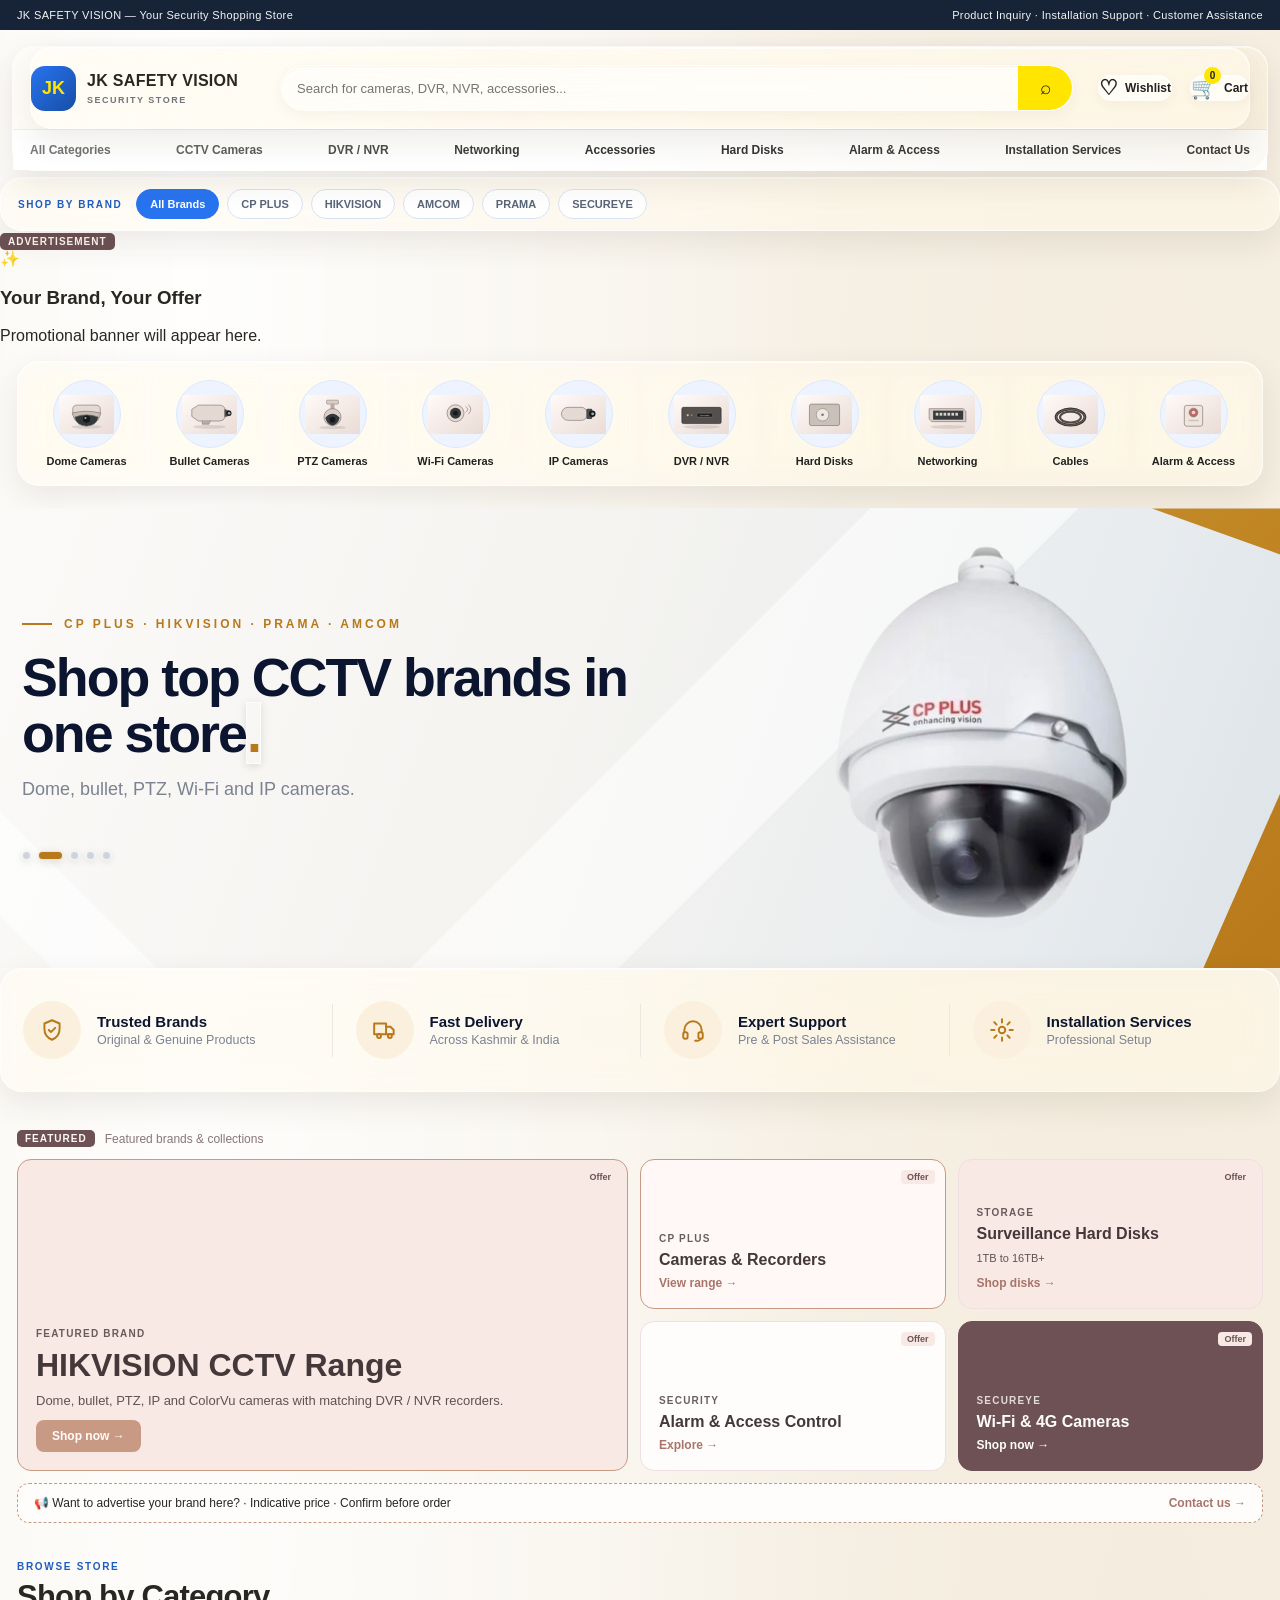
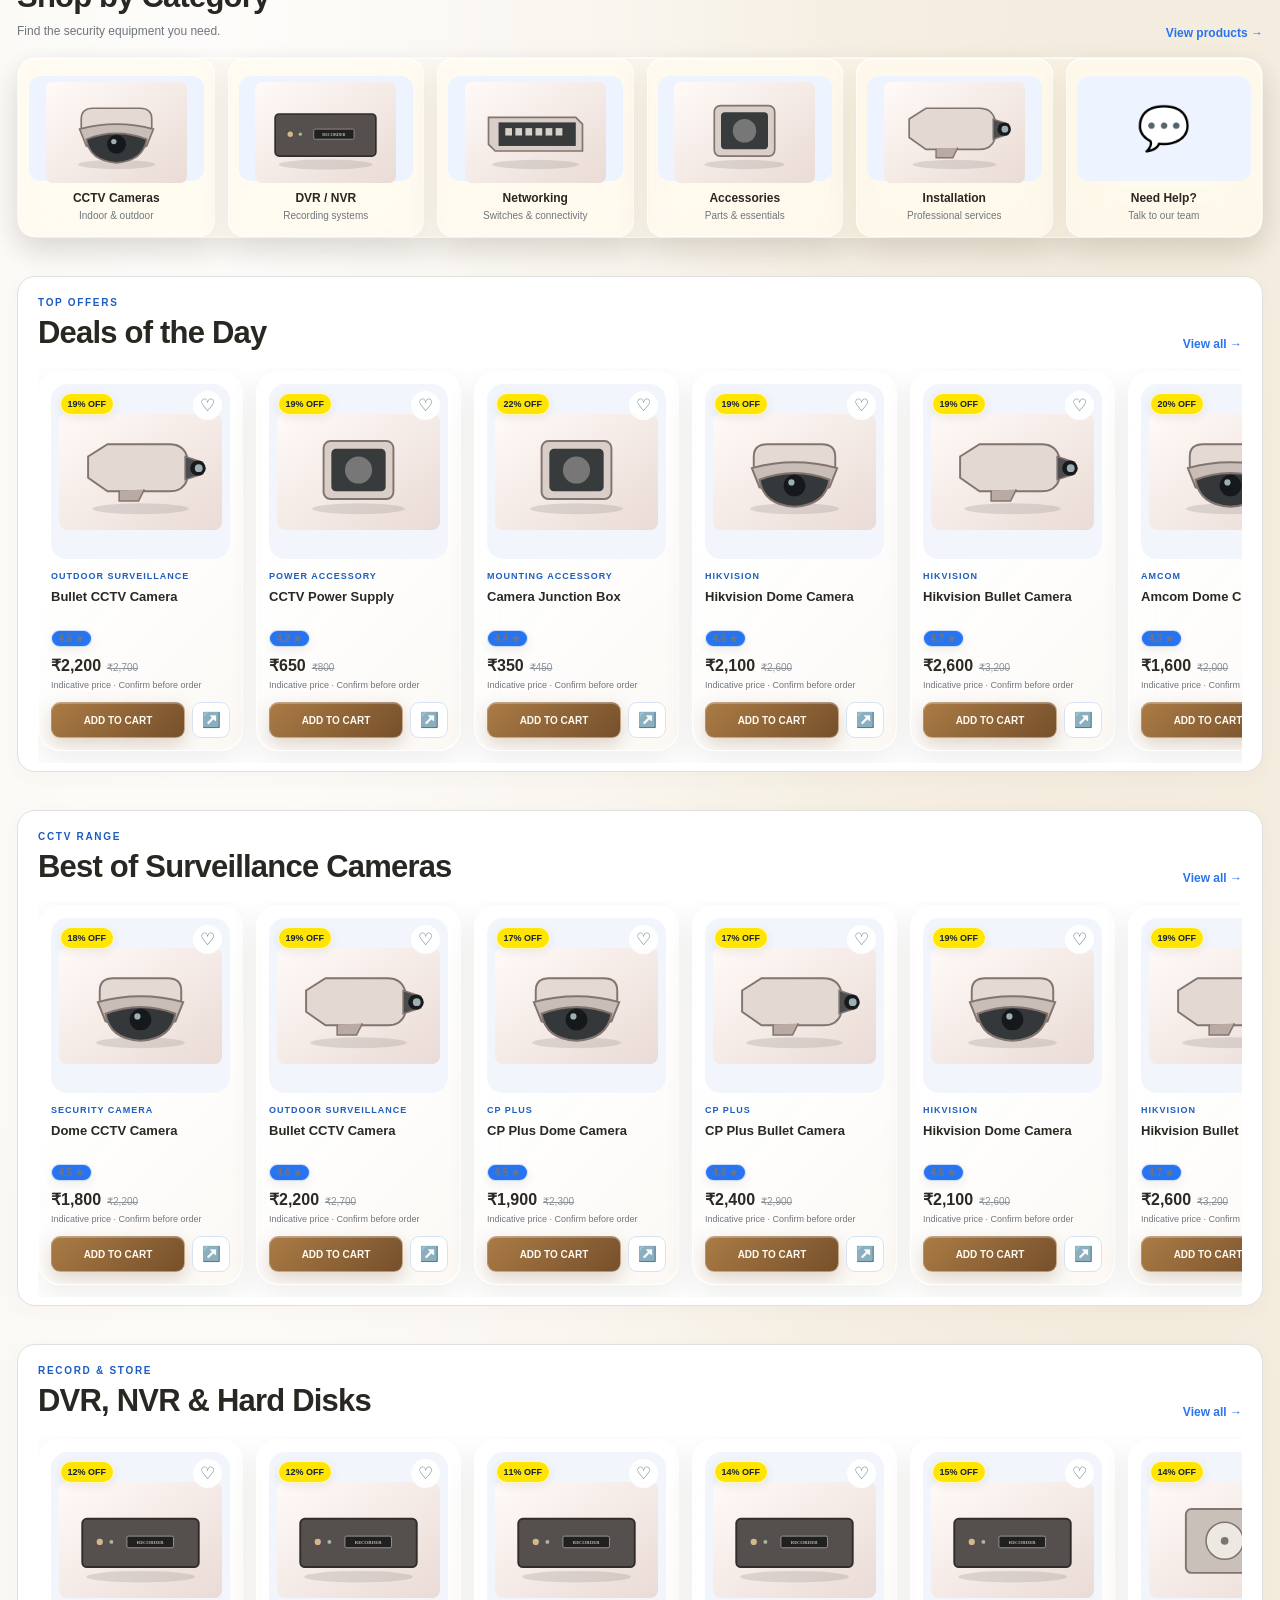
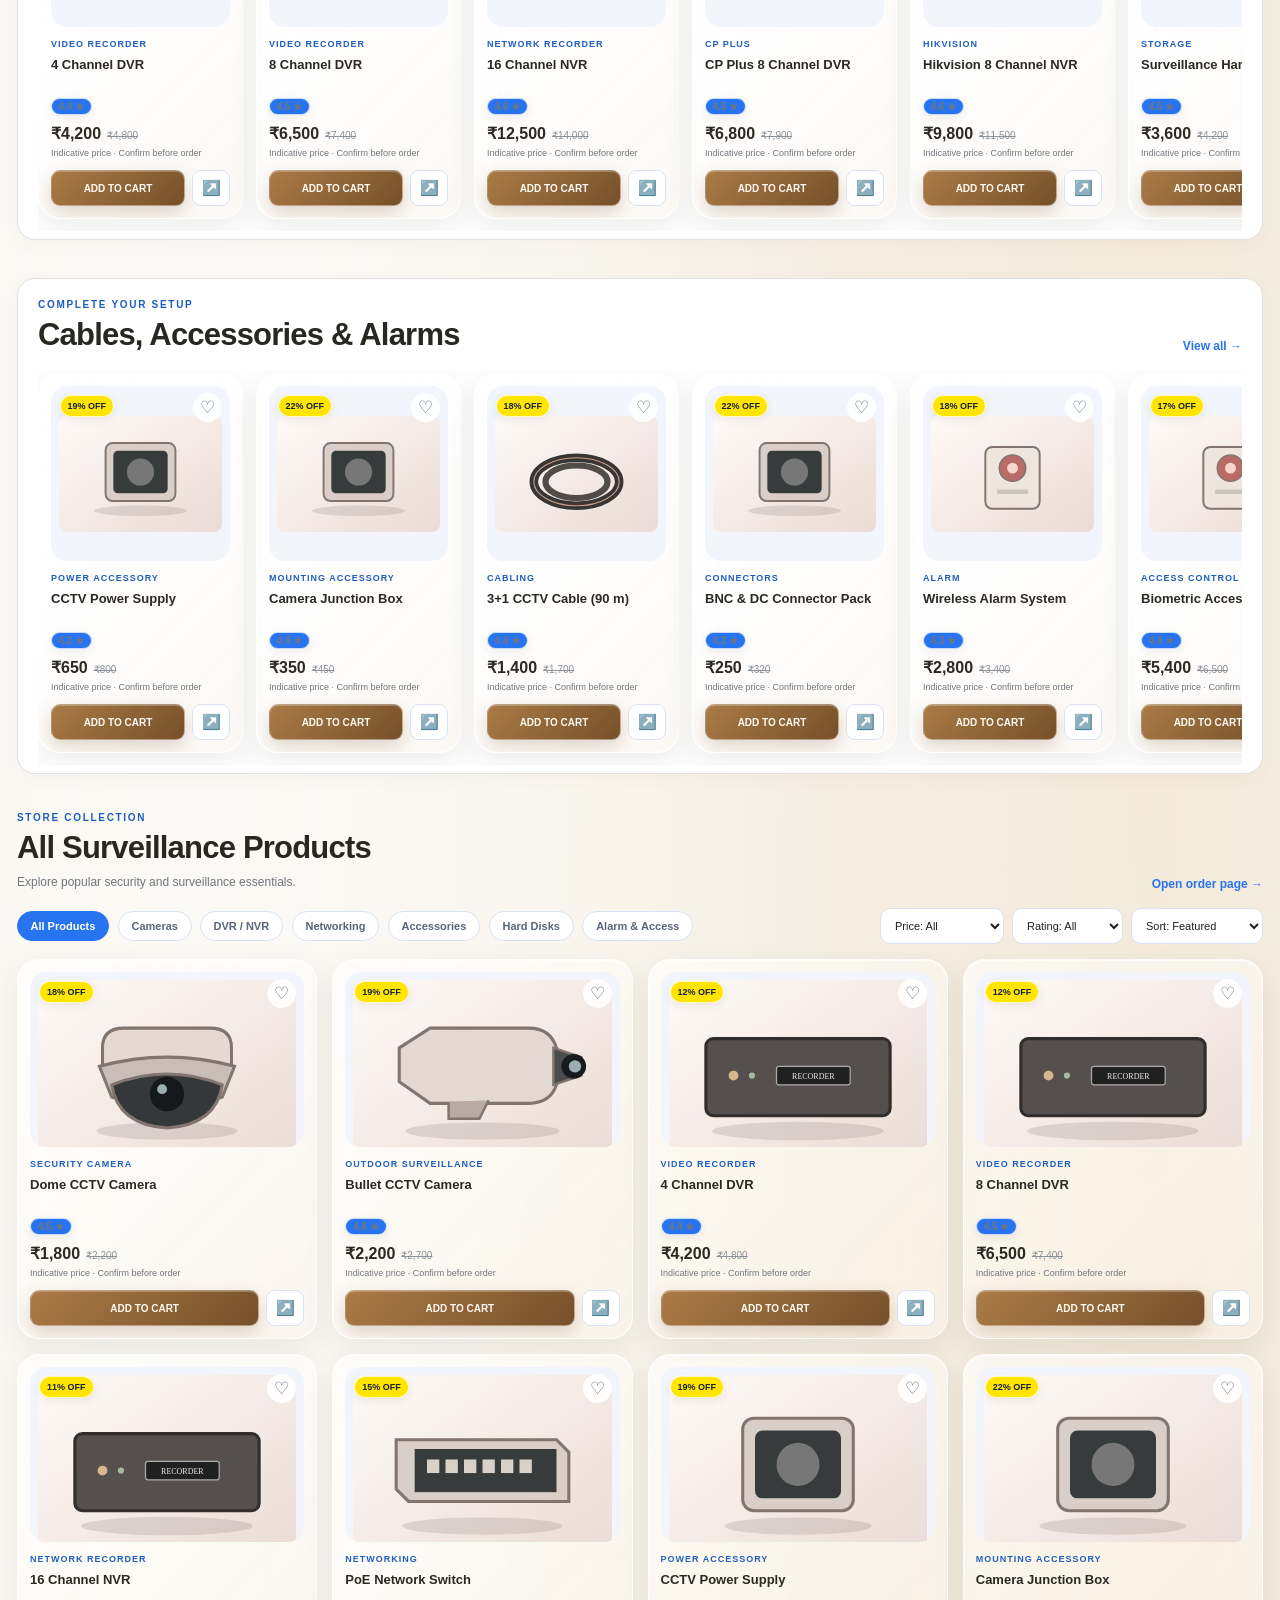
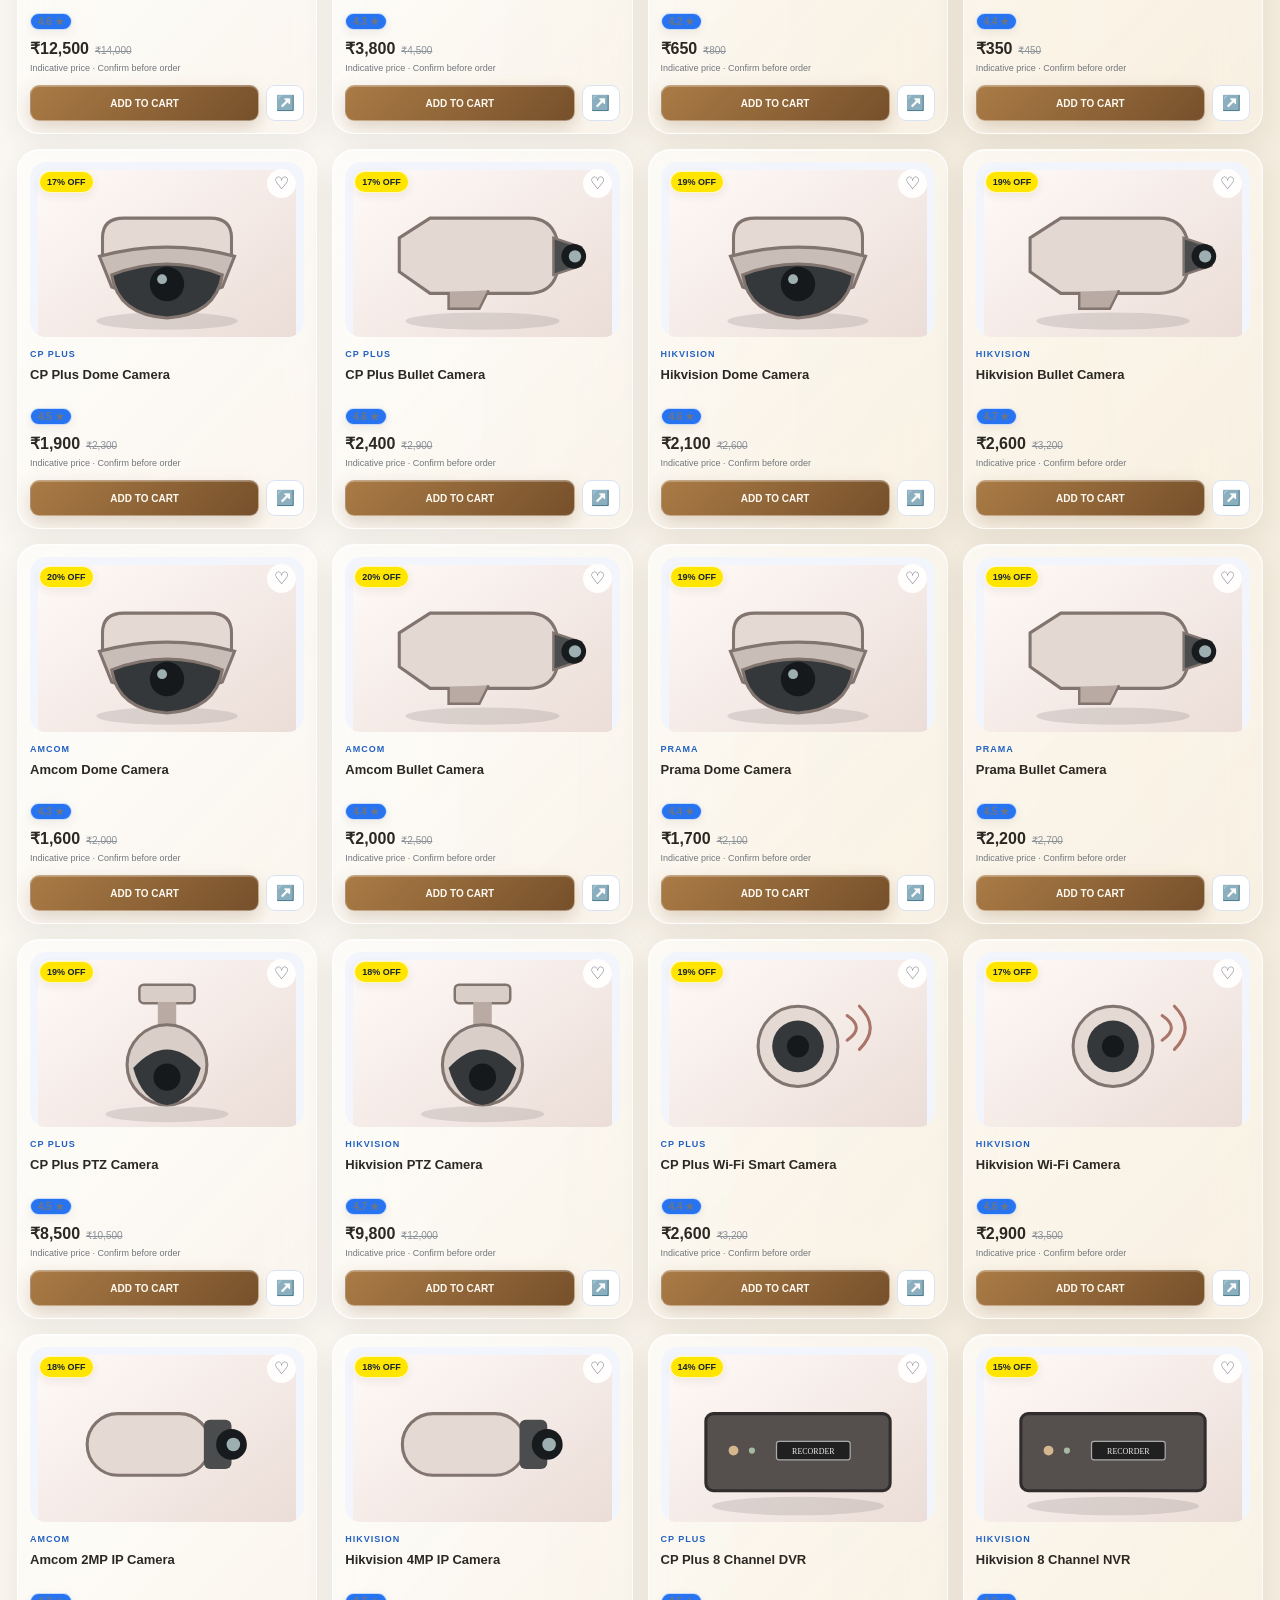
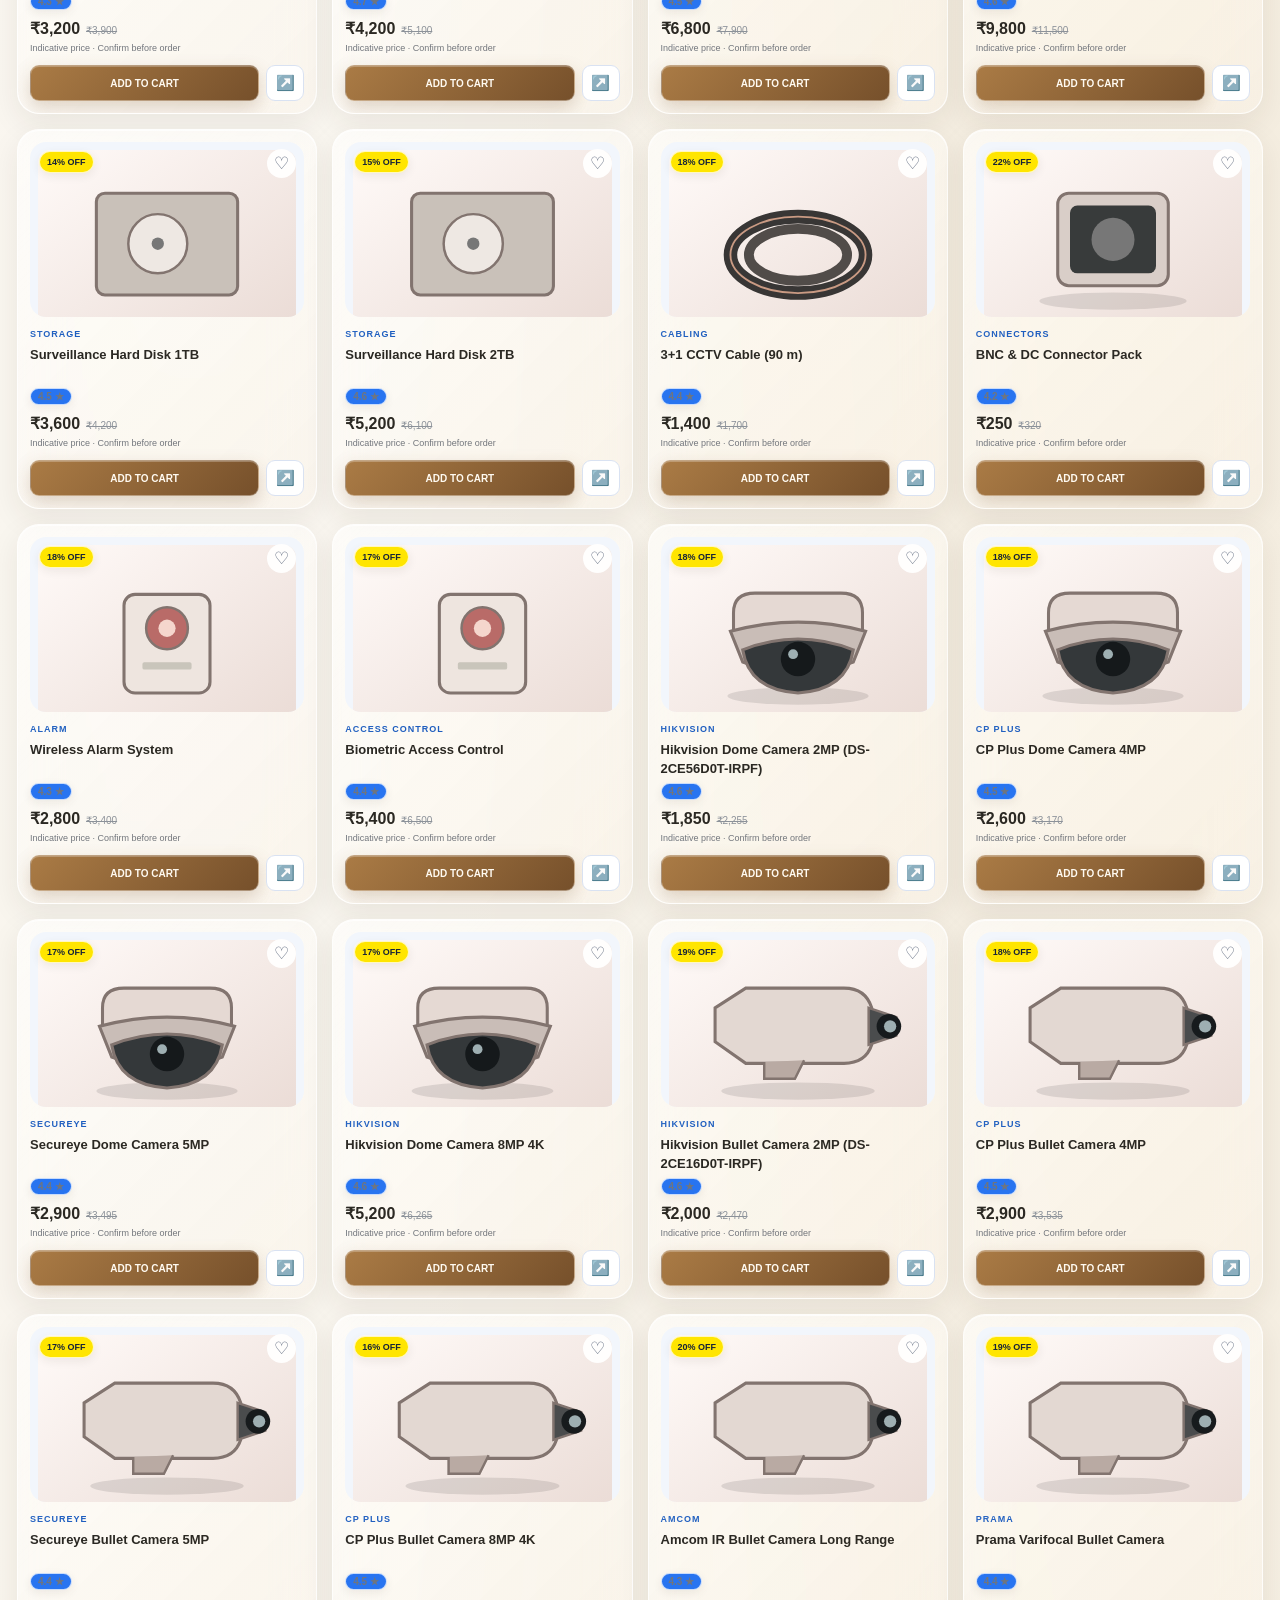
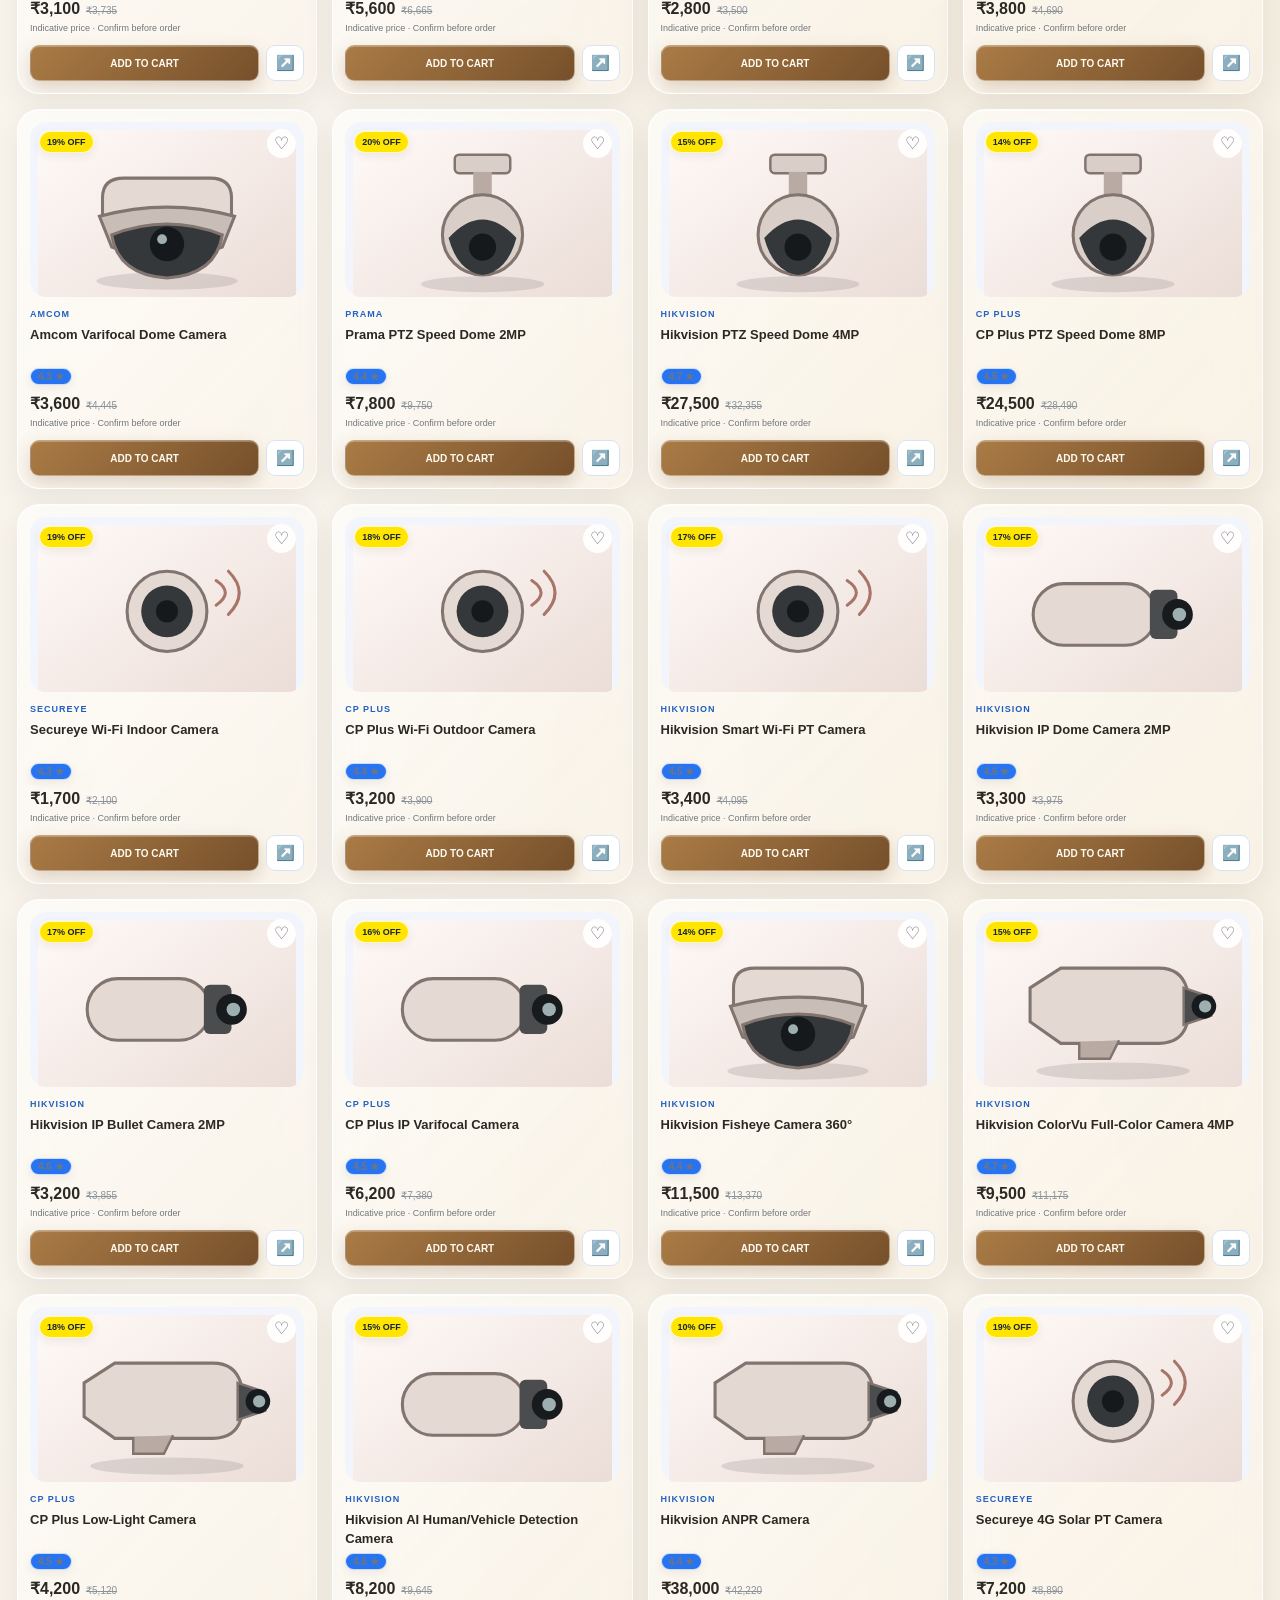
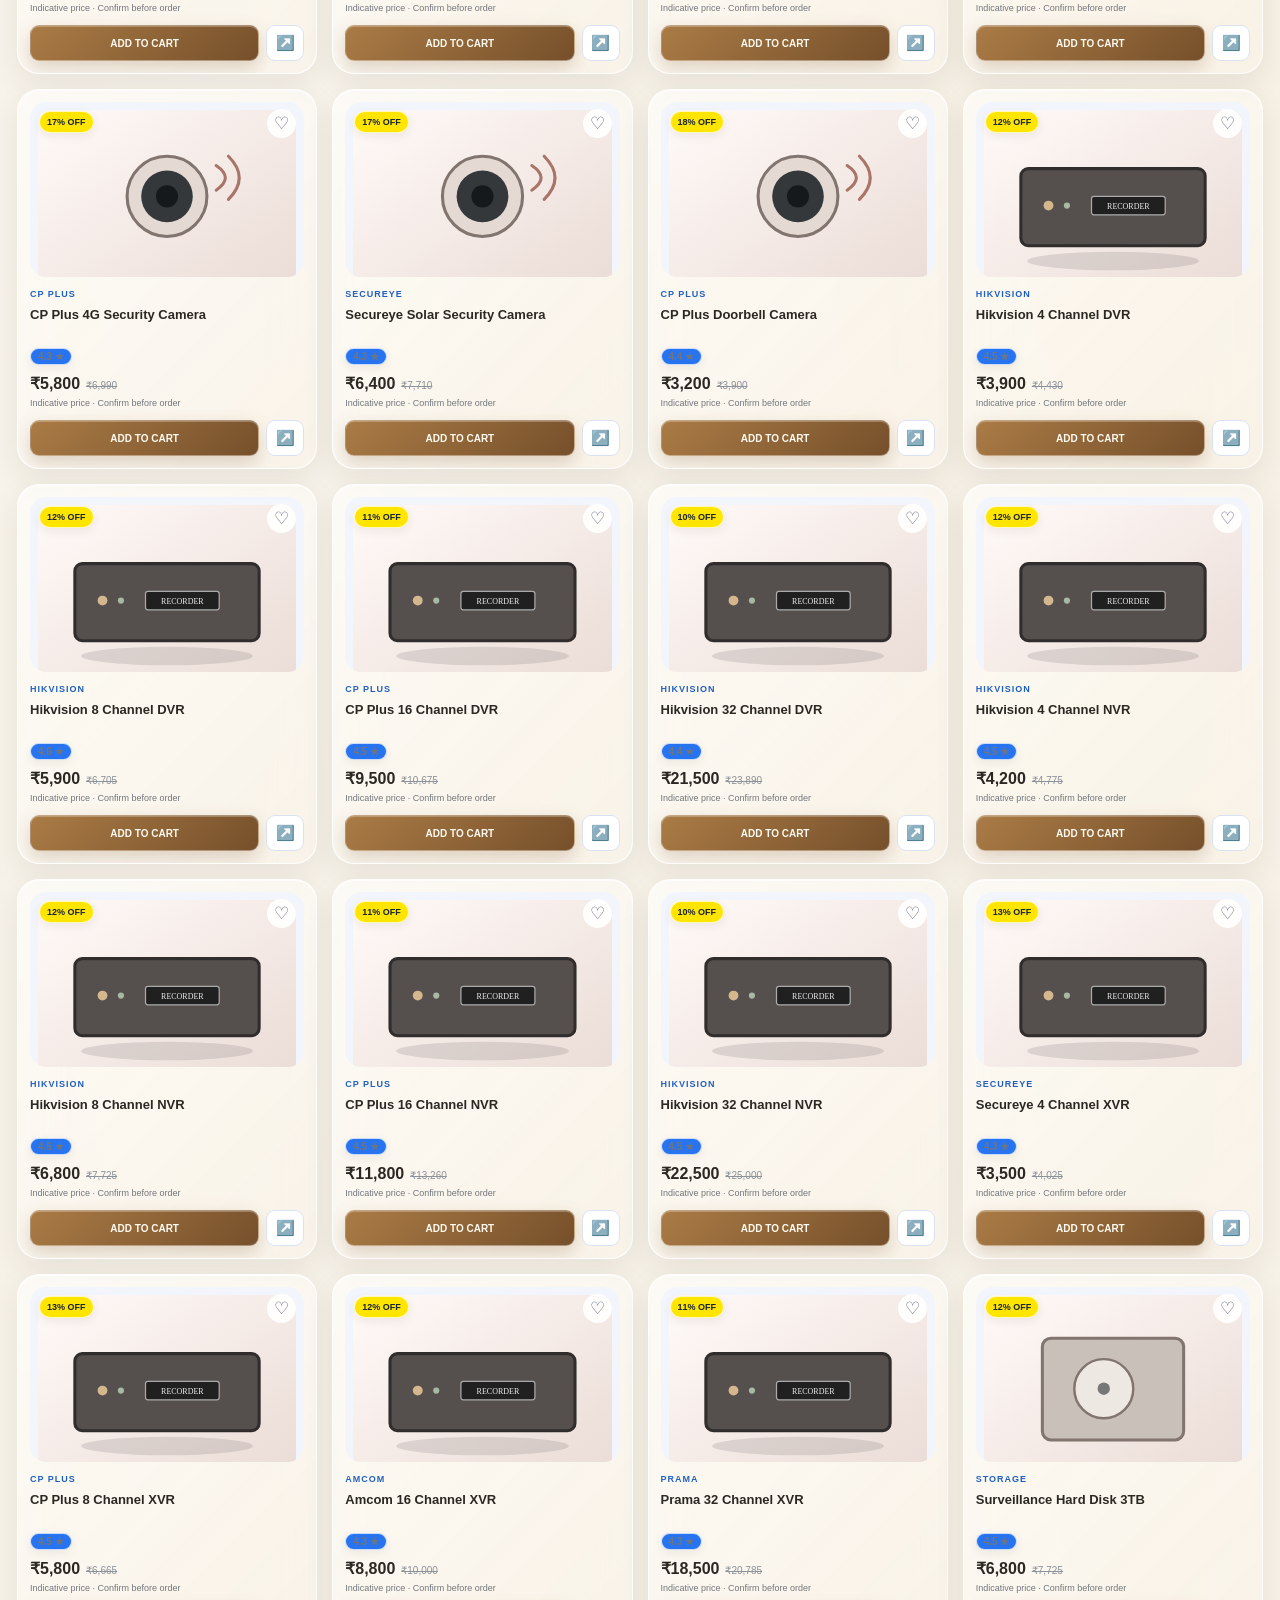
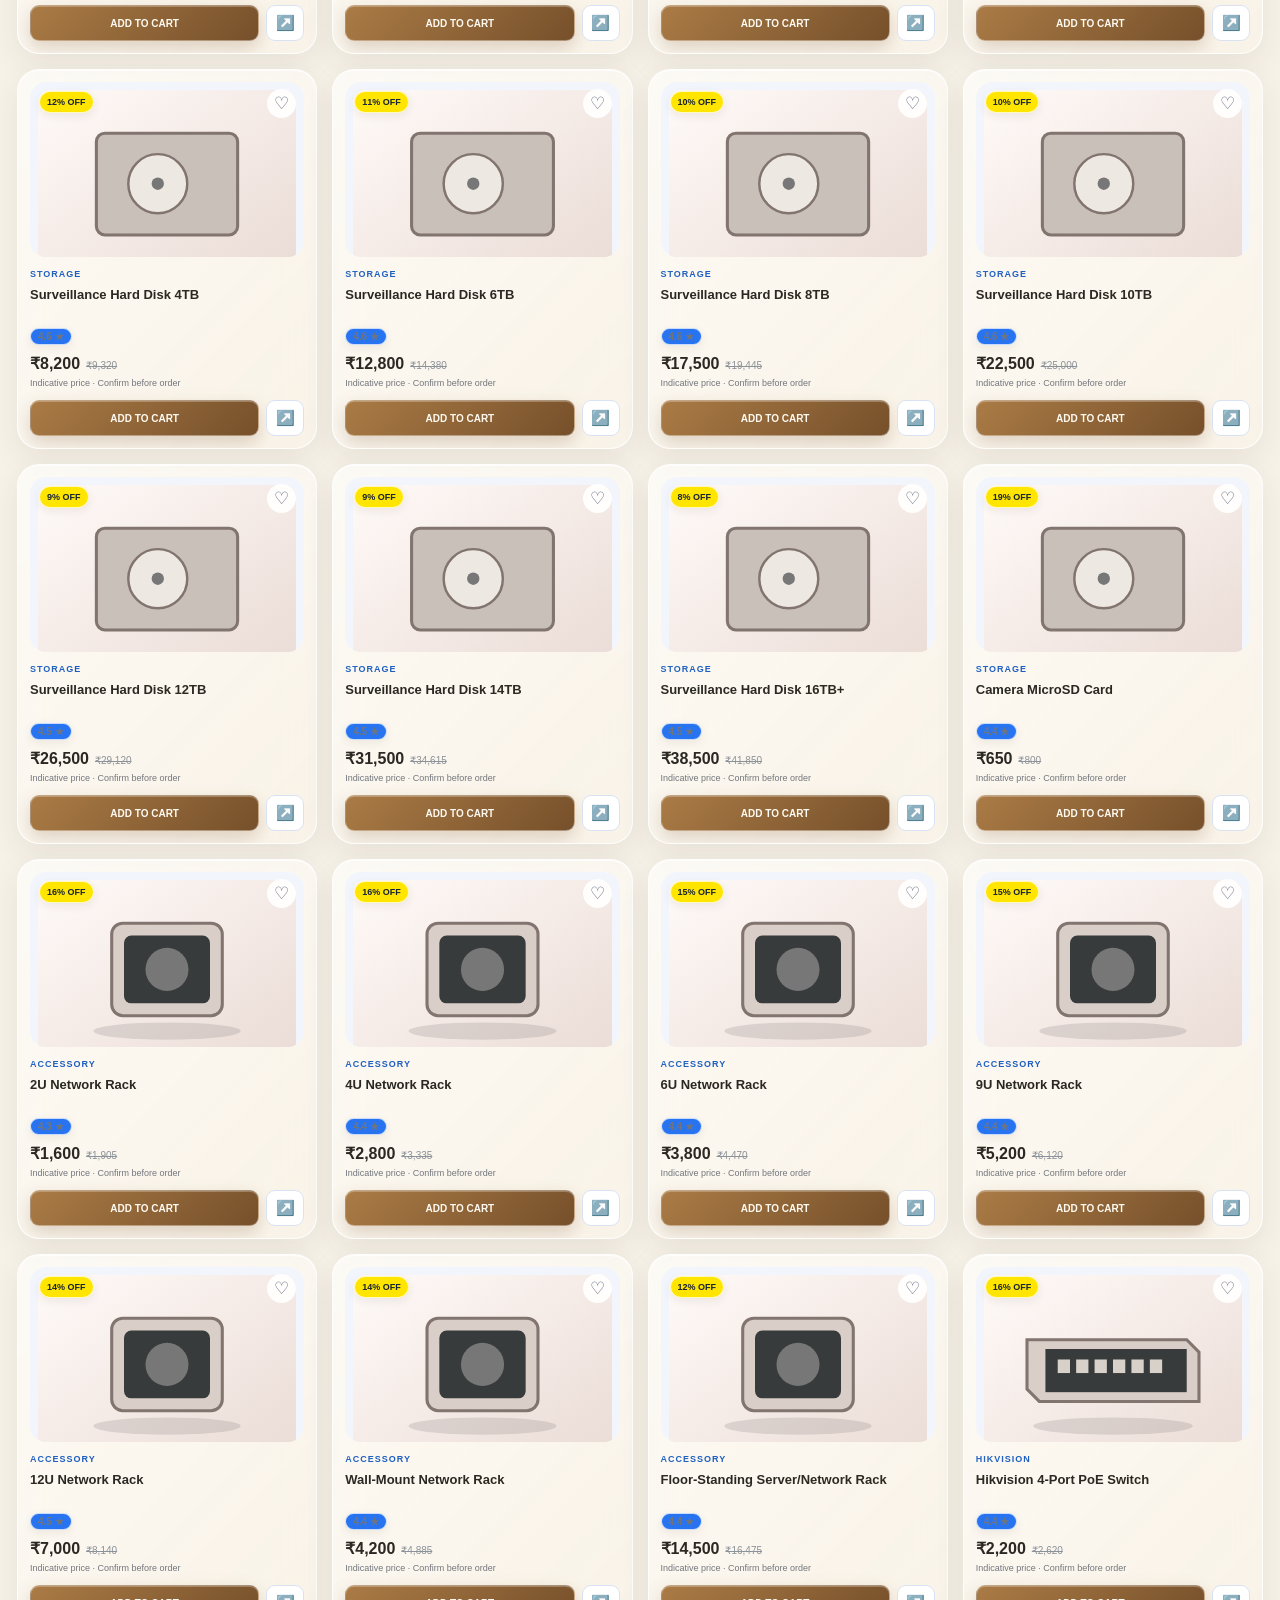
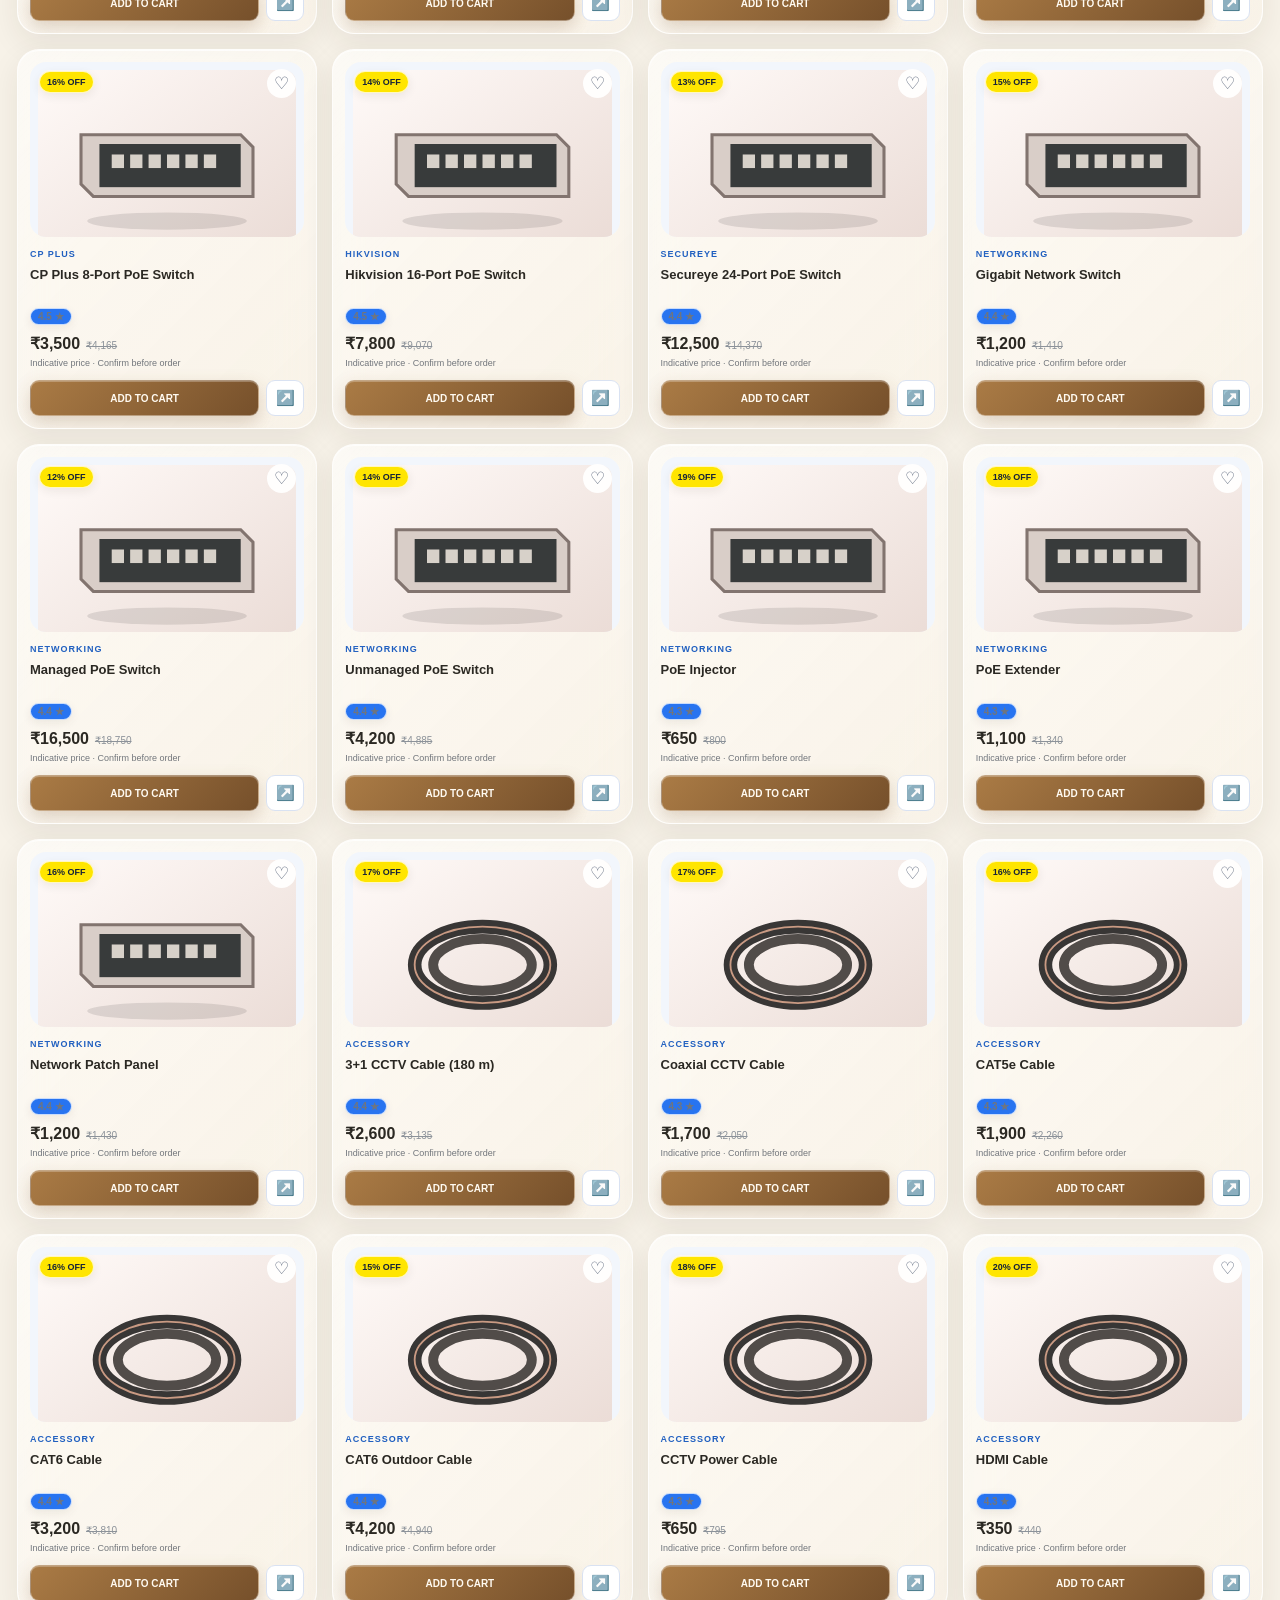
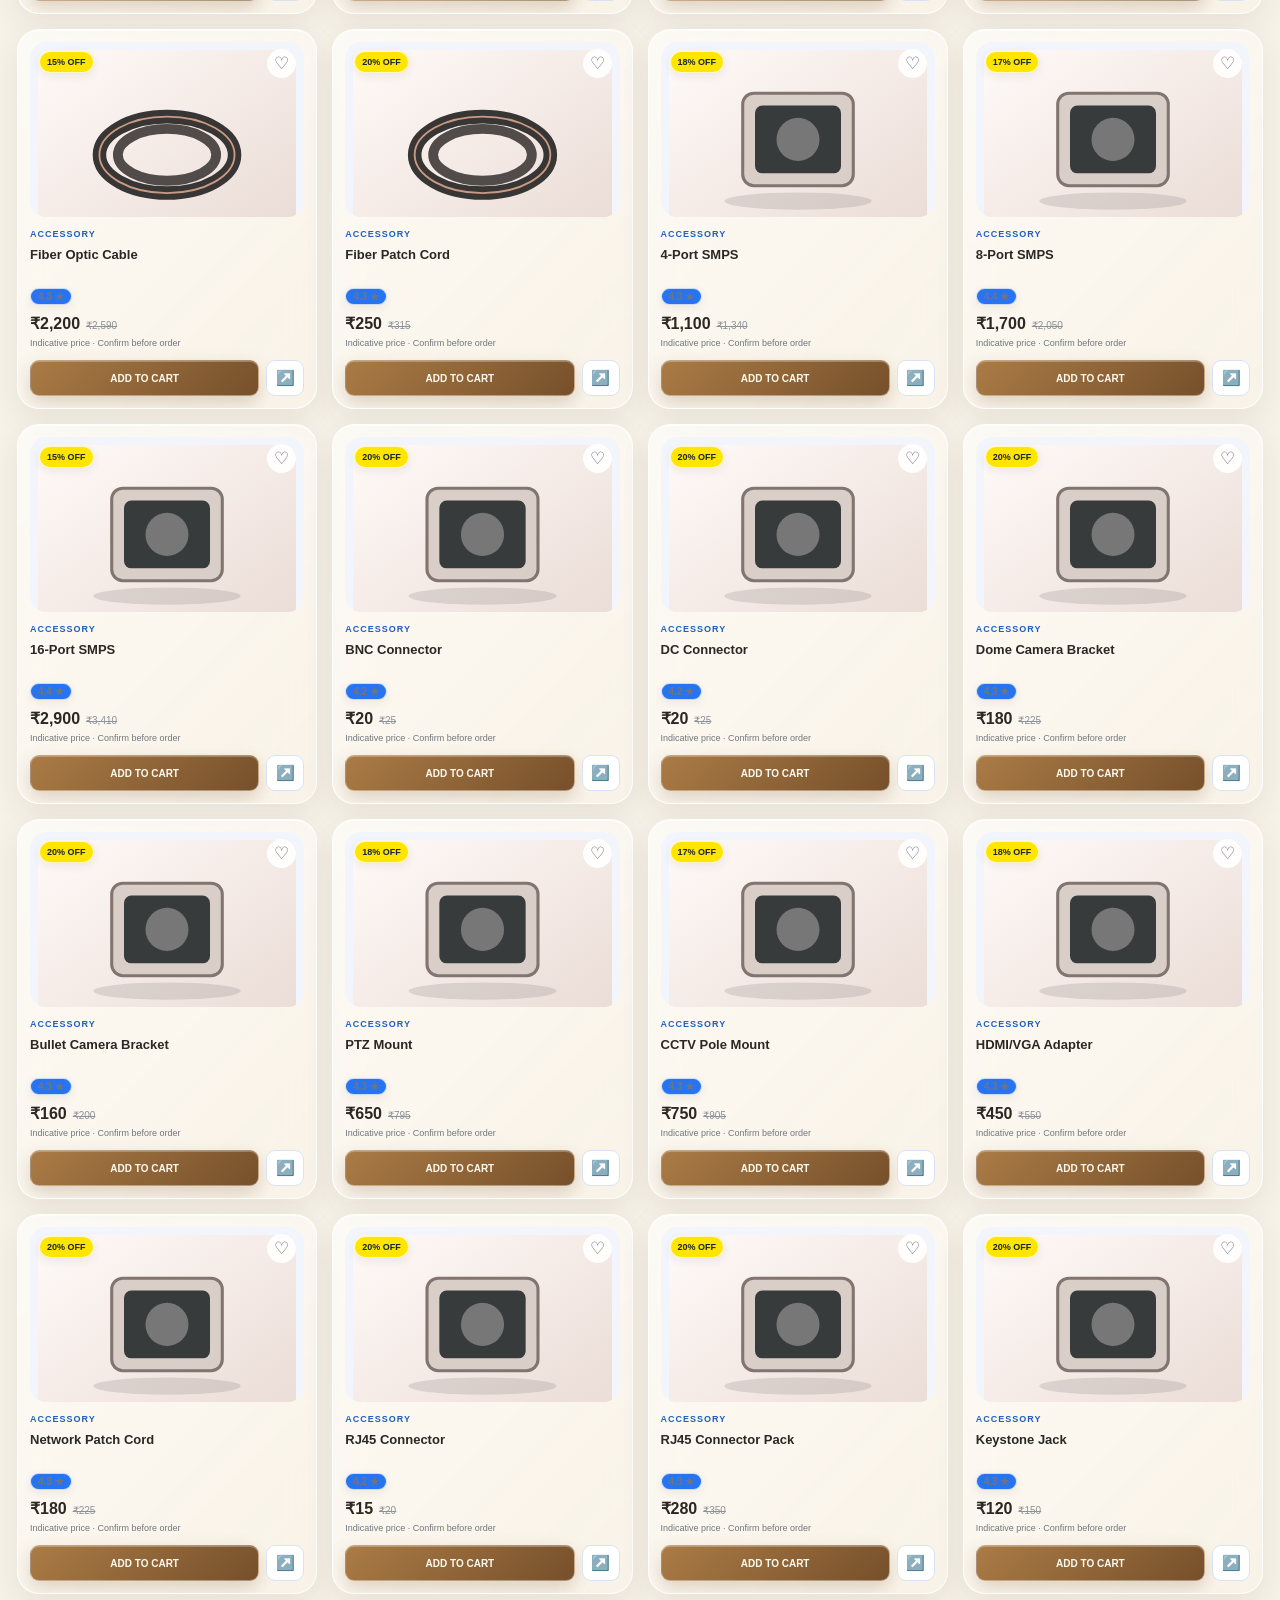
==== index.html @ b77e8fe4 "Auto-save: 2026-10-10 19:31:55" ====
<!DOCTYPE html>
<html lang="en">
<head>
<meta charset="UTF-8">
<meta name="viewport" content="width=device-width, initial-scale=1.0">
<title>JK Safety Vision | Security Store</title>
<meta name="description" content="Shop CCTV cameras, DVR, NVR, networking and security products at JK Safety Vision.">

<style>
:root{
  --bg:#fff8f6;
  --white:#fffdfc;
  --ink:#44383a;
  --muted:#88777a;
  --line:#f0dfe0;
  --gold:#c99a83;
  --gold-dark:#a87568;
  --dark:#6d5154;
  --soft:#f8e9e5;
  --sale:#b96b68;
  --shadow:0 12px 30px rgba(109,81,84,.09);
  --radius:18px;
}
*{box-sizing:border-box}
html{scroll-behavior:smooth}
body{
  margin:0;
  background:var(--bg);
  color:var(--ink);
  font-family:Arial,Helvetica,sans-serif;
}
a{color:inherit;text-decoration:none}
button,input,select{font:inherit}
button{cursor:pointer}
.container{width:min(1280px,calc(100% - 34px));margin:auto}

/* TOP STRIP */
.top-strip{
  background:#f3dfdc;
  color:#765b5c;
  padding:9px 0;
  font-size:11px;
  letter-spacing:.35px;
}
.top-strip-inner{
  display:flex;
  justify-content:space-between;
  gap:12px;
  flex-wrap:wrap;
}
.top-strip span{opacity:.95}

/* HEADER */
.store-header{
  position:sticky;
  top:0;
  z-index:100;
  background:rgba(255,253,252,.96);
  border-bottom:1px solid var(--line);
  backdrop-filter:blur(14px);
}
.header-main{
  min-height:82px;
  display:grid;
  grid-template-columns:225px minmax(200px,1fr) auto;
  align-items:center;
  gap:25px;
}
.brand{display:flex;align-items:center;gap:11px;min-width:0}
.brand-mark{
  width:45px;height:45px;flex:0 0 45px;
  display:grid;place-items:center;
  border-radius:14px;
  background:linear-gradient(135deg,#d7ad9e,#a87568);
  color:white;font-weight:900;font-size:18px;
}
.brand-name{font-size:16px;font-weight:900;line-height:1.1;letter-spacing:.3px}
.brand-sub{
  display:block;margin-top:5px;color:var(--muted);
  font-size:9px;font-weight:700;letter-spacing:1.5px;
}
.search-wrap{
  display:flex;min-width:0;height:46px;
  border:1px solid var(--line);border-radius:13px;
  background:#fff8f6;overflow:hidden;
}
.search-wrap:focus-within{
  border-color:var(--gold);
  box-shadow:0 0 0 3px rgba(201,154,131,.14);
}
.search-wrap input{
  width:100%;min-width:0;padding:0 15px;
  border:0;outline:0;background:transparent;
  color:var(--ink);font-size:13px;
}
.search-wrap button{
  width:54px;flex:0 0 54px;border:0;
  background:var(--gold);color:white;font-size:19px;
}
.header-actions{display:flex;align-items:center;gap:18px}
.header-action{
  position:relative;display:flex;align-items:center;gap:7px;
  border:0;background:transparent;color:var(--ink);
  font-size:12px;font-weight:700;white-space:nowrap;
}
.action-icon{font-size:21px}
.cart-count{
  position:absolute;top:-9px;left:13px;min-width:17px;height:17px;
  display:grid;place-items:center;padding:0 4px;
  border-radius:50px;background:var(--sale);color:white;font-size:10px;
}

/* NAVIGATION */
.category-nav{background:#fffdfc;border-top:1px solid #f5e9e7}
.category-nav-inner{
  display:flex;justify-content:space-between;gap:12px;
  overflow-x:auto;scrollbar-width:none;padding:13px 0;
}
.category-nav-inner::-webkit-scrollbar{display:none}
.category-nav a{
  flex:0 0 auto;color:#66575a;font-size:12px;font-weight:700;
  transition:color .2s;
}
.category-nav a:hover{color:var(--gold-dark)}
.brand-bar{background:#fffaf8;border-bottom:1px solid var(--line)}
.brand-bar-inner{
  display:flex;align-items:center;gap:14px;
  padding:11px 0;overflow-x:auto;scrollbar-width:none;
}
.brand-bar-inner::-webkit-scrollbar{display:none}
.brand-bar-label{
  flex:0 0 auto;color:var(--gold-dark);
  font-size:10px;font-weight:900;letter-spacing:1.6px;
}
#brandPills{display:flex;gap:8px;flex:0 0 auto}

/* BUTTONS */
.btn{
  display:inline-flex;align-items:center;justify-content:center;
  min-height:45px;padding:0 19px;border:1px solid var(--gold);
  border-radius:11px;background:var(--gold);color:white;
  font-size:12px;font-weight:800;transition:.2s;
}
.btn:hover{
  background:var(--gold-dark);border-color:var(--gold-dark);
  transform:translateY(-2px);
}
.btn-outline{border-color:#d8b8ad;background:transparent;color:#fff}
.btn-outline:hover{background:rgba(255,255,255,.15);border-color:white}

/* CATEGORY STRIP */
.cat-strip{
  display:flex;gap:6px;overflow-x:auto;scrollbar-width:none;
  margin:16px auto 0;padding:14px 10px;
  background:#fffdfc;border:1px solid var(--line);border-radius:17px;
  box-shadow:0 5px 18px rgba(109,81,84,.035);
}
.cat-strip::-webkit-scrollbar{display:none}
.cat-item{
  flex:1 0 92px;display:flex;flex-direction:column;
  align-items:center;gap:7px;padding:4px;
  background:none;border:0;color:var(--ink);
  font-size:11px;font-weight:700;text-align:center;
}
.cat-circle{
  width:68px;height:68px;display:grid;place-items:center;
  border-radius:50%;background:#f9ece9;border:1px solid #f0dfe0;
  overflow:hidden;transition:.2s;
}
.cat-item:hover .cat-circle{
  border-color:var(--gold);transform:translateY(-3px);box-shadow:var(--shadow);
}
.cat-item img{width:82%;height:82%;object-fit:contain}

/* HERO */
.hero{
  display:grid;grid-template-columns:1.3fr .7fr;
  min-height:365px;margin:24px auto;overflow:hidden;
  border:1px solid #efd9d5;border-radius:24px;
  background:
    radial-gradient(circle at 80% 20%,rgba(255,255,255,.75),transparent 32%),
    linear-gradient(115deg,#f4dfdc 0%,#f9ece7 55%,#ead0c6 100%);
  color:var(--ink);box-shadow:var(--shadow);
}
.hero-copy{
  display:flex;flex-direction:column;justify-content:center;
  align-items:flex-start;padding:48px clamp(24px,5vw,65px);
}
.hero-tag{
  padding:8px 12px;border:1px solid #d9b5a8;border-radius:999px;
  color:#956b60;font-size:10px;font-weight:800;
  letter-spacing:1.6px;text-transform:uppercase;
}
.hero h1{
  max-width:650px;margin:19px 0 13px;
  font-size:clamp(35px,5vw,60px);line-height:1.02;letter-spacing:-2px;
  color:#4b393c;
}
.hero p{
  max-width:510px;margin:0 0 25px;color:#79666a;
  font-size:14px;line-height:1.7;
}
.hero-buttons{display:flex;flex-wrap:wrap;gap:11px}
.hero-visual{
  position:relative;display:flex;align-items:center;justify-content:center;
  min-width:0;padding:20px;
  background:radial-gradient(circle at 55% 50%,rgba(255,255,255,.7),transparent 62%);
}
.hero-visual img{
  width:100%;
  height:420px;
  max-height:none;
  object-fit:contain;
  object-position:center;
  display:block;
  filter:drop-shadow(0 22px 16px rgba(80,54,52,.18));
}
.hero-bubble{
  position:absolute;right:9%;bottom:15%;padding:12px 16px;
  border:1px solid rgba(255,255,255,.8);border-radius:12px;
  background:rgba(255,253,252,.8);backdrop-filter:blur(10px);
  color:#72575a;font-size:11px;font-weight:700;
}
.hero-dots{display:flex;gap:7px;margin-top:22px}
.hero-dots button{
  width:9px;height:9px;padding:0;border:0;border-radius:9px;
  background:#d8b9b0;transition:.3s;
}
.hero-dots button.active{width:26px;background:var(--gold-dark)}

/* BENEFITS */
.benefits{
  display:grid;grid-template-columns:repeat(4,1fr);
  gap:12px;margin:0 auto 34px;
}
.benefit{
  display:flex;align-items:center;gap:12px;padding:17px;
  border:1px solid var(--line);border-radius:15px;
  background:#fffdfc;box-shadow:0 4px 15px rgba(109,81,84,.025);
}
.benefit-icon{
  width:39px;height:39px;flex:0 0 39px;display:grid;place-items:center;
  border-radius:12px;background:#f8e9e5;font-size:19px;
}
.benefit strong{display:block;font-size:12px}
.benefit small{display:block;margin-top:4px;color:var(--muted);font-size:10px}

/* SECTIONS */
.section{margin:38px auto}
.section-head{
  display:flex;justify-content:space-between;align-items:end;
  gap:15px;margin-bottom:17px;
}
.section-kicker{
  display:block;margin-bottom:7px;color:var(--gold-dark);
  font-size:10px;font-weight:900;letter-spacing:1.7px;text-transform:uppercase;
}
.section-head h2{margin:0;font-size:clamp(23px,3vw,31px);letter-spacing:-.8px}
.section-head p{margin:7px 0 0;color:var(--muted);font-size:12px;line-height:1.5}
.text-link{flex:0 0 auto;color:var(--gold-dark);font-size:12px;font-weight:800}

/* CATEGORY CARDS */
.category-grid{display:grid;grid-template-columns:repeat(6,1fr);gap:13px}
.category-tile{
  display:flex;flex-direction:column;align-items:center;
  padding:17px 10px 15px;border:1px solid var(--line);
  border-radius:16px;background:#fffdfc;text-align:center;transition:.2s;
}
.category-tile:hover{
  transform:translateY(-4px);border-color:#d8b5a8;box-shadow:var(--shadow);
}
.category-art{
  width:100%;height:105px;display:grid;place-items:center;
  margin-bottom:10px;border-radius:12px;background:#f9eeeb;
}
.category-art img{width:90%;height:90%;object-fit:contain}
.category-tile strong{font-size:12px}
.category-tile small{margin-top:5px;color:var(--muted);font-size:10px}

/* PRODUCT ROWS */
.row-box{
  padding:20px 20px 8px;background:#fffdfc;
  border:1px solid var(--line);border-radius:18px;
  box-shadow:0 5px 18px rgba(109,81,84,.035);
}
.h-row{
  display:flex;gap:13px;overflow-x:auto;scroll-snap-type:x proximity;
  padding:3px 2px 12px;scrollbar-width:thin;
}
.h-row .product-card{flex:0 0 205px;scroll-snap-align:start}

/* PRODUCTS */
.product-toolbar{
  display:flex;align-items:center;justify-content:space-between;
  gap:12px;margin-bottom:15px;
}
.filter-pills{display:flex;gap:8px;flex-wrap:wrap}
.filter-btn{
  padding:8px 13px;border:1px solid var(--line);border-radius:999px;
  background:#fffdfc;color:var(--muted);font-size:11px;font-weight:700;
}
.filter-btn.active,.filter-btn:hover{
  background:var(--dark);border-color:var(--dark);color:white;
}
.sort-group{display:flex;gap:8px;flex-wrap:wrap}
.sort-select{
  min-height:36px;padding:0 10px;border:1px solid var(--line);
  border-radius:10px;background:#fffdfc;color:var(--ink);font-size:11px;
}
.product-grid{display:grid;grid-template-columns:repeat(4,minmax(0,1fr));gap:15px}
.product-card{
  position:relative;min-width:0;padding:12px;
  border:1px solid var(--line);border-radius:16px;
  background:#fffdfc;transition:.2s;
}
.product-card:hover{transform:translateY(-4px);box-shadow:var(--shadow)}
.product-image{
  position:relative;display:grid;place-items:center;height:175px;
  margin-bottom:12px;border-radius:12px;background:#f9eeeb;overflow:hidden;
}
.product-image img{width:100%;height:100%;padding:8px;object-fit:contain}
.discount-badge{
  position:absolute;top:9px;left:9px;padding:5px 7px;
  border-radius:6px;background:var(--sale);color:white;
  font-size:9px;font-weight:800;
}
.wish-btn{
  position:absolute;top:7px;right:8px;width:29px;height:29px;
  border:0;border-radius:50%;background:rgba(255,255,255,.92);
  color:#706b62;font-size:17px;
}
.wish-btn.active{color:var(--sale)}
.product-brand{
  color:var(--gold-dark);font-size:9px;font-weight:900;
  letter-spacing:1px;text-transform:uppercase;
}
.product-card h3{min-height:37px;margin:7px 0 5px;font-size:13px;line-height:1.4}
.rating{margin-bottom:9px;color:#9b784a;font-size:10px}
.rating span{color:var(--muted)}
.rating-badge{
  display:inline-flex;align-items:center;padding:2px 7px;
  border-radius:5px;background:var(--gold-dark);color:white;
  font-size:10px;font-weight:800;margin-right:5px;
}
.price-row{display:flex;align-items:baseline;flex-wrap:wrap;gap:6px}
.current-price{font-size:16px;font-weight:900}
.old-price{color:#99948b;font-size:10px;text-decoration:line-through}
.product-note{margin-top:5px;color:var(--muted);font-size:9px}
.product-actions{display:flex;gap:7px;margin-top:12px}
.add-cart{
  flex:1;min-height:36px;border:1px solid var(--dark);
  border-radius:9px;background:var(--dark);color:white;
  font-size:10px;font-weight:800;
}
.add-cart:hover{background:var(--gold-dark);border-color:var(--gold-dark)}
.quick-order{
  width:38px;border:1px solid var(--line);border-radius:9px;
  background:#fff8f6;color:var(--ink);font-size:15px;
}
.quick-order:hover{border-color:var(--gold)}
.no-products{
  grid-column:1/-1;padding:35px;text-align:center;color:var(--muted);
  background:#fffdfc;border:1px dashed var(--line);border-radius:14px;
}

/* PROMO */
.promo{
  display:grid;grid-template-columns:1fr auto;align-items:center;gap:20px;
  margin:38px auto;padding:28px 34px;border-radius:20px;
  background:linear-gradient(110deg,#f8e9e5,#f2ded8);
  border:1px solid #ecd4ce;
}
.promo h2{margin:0 0 7px;font-size:clamp(21px,3vw,29px)}
.promo p{margin:0;color:var(--muted);font-size:12px;line-height:1.6}
.promo .btn{white-space:nowrap}

/* BRANDS + INFO */
.brand-grid{display:grid;grid-template-columns:repeat(5,1fr);gap:12px}
.brand-tile{
  display:grid;place-items:center;min-height:78px;padding:12px;
  border:1px solid var(--line);border-radius:13px;background:#fffdfc;
  color:#66575a;font-size:15px;font-weight:900;letter-spacing:.5px;
  cursor:pointer;transition:.2s;
}
.brand-tile:hover{border-color:#d8b5a8;box-shadow:var(--shadow);transform:translateY(-3px)}
.store-info{display:grid;grid-template-columns:repeat(3,1fr);gap:14px;margin:38px auto}
.info-card{
  padding:21px;border:1px solid var(--line);border-radius:16px;
  background:#fffdfc;
}
.info-card .info-icon{font-size:23px}
.info-card h3{margin:11px 0 7px;font-size:14px}
.info-card p{margin:0;color:var(--muted);font-size:11px;line-height:1.6}

/* FOOTER */
.footer{
  margin-top:45px;padding:42px 0 18px;
  background:#6d5154;color:#fff8f5;
}
.footer-grid{
  display:grid;grid-template-columns:1.4fr 1fr 1fr 1fr;
  gap:30px;padding-bottom:30px;
}
.footer h3{margin:0 0 14px;font-size:13px}
.footer p,.footer a{color:#f0deda;font-size:11px;line-height:1.8}
.footer a{display:block;margin:5px 0}
.footer a:hover{color:#fff}
.footer-brand{color:#f6d9cf;font-size:18px;font-weight:900}
.footer-bottom{
  padding-top:17px;border-top:1px solid rgba(255,255,255,.2);
  color:#e5ceca;font-size:10px;text-align:center;
}
.toast{
  position:fixed;right:18px;bottom:18px;z-index:200;
  max-width:calc(100% - 36px);padding:13px 17px;border-radius:11px;
  background:var(--dark);color:white;font-size:12px;box-shadow:var(--shadow);
  opacity:0;pointer-events:none;transform:translateY(12px);transition:.25s;
}
.toast.show{opacity:1;transform:translateY(0)}

/* CONTACT POPUP */
.contact-overlay{
  position:fixed;inset:0;z-index:500;display:none;
  align-items:center;justify-content:center;padding:18px;
  background:rgba(55,39,42,.55);backdrop-filter:blur(5px);
}
.contact-overlay.show{display:flex}
.contact-popup{
  position:relative;width:min(420px,100%);padding:30px 24px;
  border:1px solid var(--line);border-radius:20px;
  background:var(--white);box-shadow:0 20px 60px rgba(0,0,0,.2);
  text-align:center;
}
.contact-popup h2{margin:0 0 8px;color:var(--ink);font-size:23px}
.contact-popup p{margin:0 0 22px;color:var(--muted);font-size:13px;line-height:1.6}
.contact-popup .contact-name{
  margin-bottom:20px;color:var(--gold-dark);font-size:13px;font-weight:800;
}
.contact-popup-actions{display:grid;grid-template-columns:1fr 1fr;gap:10px}
.contact-popup-actions a{
  display:flex;align-items:center;justify-content:center;min-height:46px;
  padding:10px;border-radius:10px;color:white;font-size:12px;font-weight:800;
}
.contact-call{background:var(--dark)}
.contact-whatsapp{background:#218b57}
.contact-close{
  position:absolute;top:10px;right:12px;width:32px;height:32px;
  border:0;border-radius:50%;background:var(--soft);color:var(--ink);font-size:20px;
}

/* RESPONSIVE */
@media(max-width:1000px){
  .header-main{grid-template-columns:190px 1fr auto;gap:13px}
  .header-action span:not(.action-icon):not(.cart-count){display:none}
  .category-grid{grid-template-columns:repeat(3,1fr)}
  .benefits{grid-template-columns:repeat(2,1fr)}
  .product-grid{grid-template-columns:repeat(3,minmax(0,1fr))}
}
@media(max-width:650px){
  .container{width:calc(100% - 22px)}
  .top-strip-inner{justify-content:center;text-align:center}
  .header-main{grid-template-columns:1fr auto;gap:10px;padding:11px 0}
  .brand-mark{width:39px;height:39px;flex-basis:39px}
  .brand-name{font-size:13px}
  .header-actions{gap:12px}
  .header-action{padding:5px}
  .action-icon{font-size:20px}
  .search-wrap{grid-column:1/-1;grid-row:2;height:42px}
  .category-nav-inner{justify-content:flex-start;gap:20px}
  .hero{grid-template-columns:1fr;margin:14px auto 20px}
  .hero-copy{padding:29px 23px 10px}
  .hero h1{font-size:39px}
  .hero-visual{min-height:185px}
  .hero-visual img{max-height:190px;width:75%}
  .hero-bubble{bottom:9%;right:5%}
  .benefits{gap:8px;margin-bottom:25px}
  .benefit{padding:11px 9px;gap:8px}
  .benefit-icon{width:32px;height:32px;flex-basis:32px;font-size:16px}
  .benefit strong{font-size:10px}
  .benefit small{font-size:9px}
  .section{margin:29px auto}
  .category-grid{grid-template-columns:repeat(3,1fr);gap:8px}
  .category-tile{padding:10px 6px}
  .category-art{height:80px}
  .category-tile strong{font-size:10px}
  .category-tile small{font-size:9px}
  .product-grid{grid-template-columns:repeat(2,minmax(0,1fr));gap:9px}
  .product-card{padding:8px}
  .product-image{height:130px}
  .product-card h3{font-size:11px}
  .current-price{font-size:14px}
  .product-toolbar{align-items:flex-start;flex-direction:column}
  .h-row .product-card{flex-basis:158px}
  .row-box{padding:14px 12px 4px}
  .cat-item{flex-basis:78px;font-size:10px}
  .cat-circle{width:58px;height:58px}
  .sort-group{width:100%}
  .sort-group .sort-select{flex:1;min-width:0}
  .promo{grid-template-columns:1fr;padding:22px}
  .promo .btn{justify-self:start}
  .brand-grid{grid-template-columns:repeat(2,1fr)}
  .store-info{grid-template-columns:1fr}
  .footer-grid{grid-template-columns:1fr 1fr;gap:23px}
}
@media(max-width:380px){
  .contact-popup-actions{grid-template-columns:1fr}
}
@media(max-width:360px){
  .product-image{height:110px}
  .product-actions{flex-direction:column}
  .quick-order{width:100%;min-height:32px}
}
/* =========================================
   FLIPKART-INSPIRED WHITE + BLUE + YELLOW THEME
   Colour override only — layout/features unchanged
========================================= */

:root{
  --bg:#f1f3f6;
  --white:#ffffff;
  --ink:#212121;
  --muted:#70757d;
  --line:#e0e0e0;
  --gold:#2874f0;
  --gold-dark:#1d5dbf;
  --dark:#2874f0;
  --soft:#fff3a6;
  --sale:#f5c518;
  --shadow:0 8px 24px rgba(40,116,240,.09);
  --radius:18px;
}

/* Page and top strip */
body{background:var(--bg);color:var(--ink)}
.top-strip{background:#172337;color:#fff}
.store-header{background:rgba(255,255,255,.97)}
.category-nav{background:#fff;border-color:#e5e7eb}
.category-nav a{color:#333}
.category-nav a:hover{color:#2874f0}
.brand-bar{background:#eaf2ff;border-color:#d7e5ff}
.brand-bar-label{color:#1d5dbf}

/* Logo and search */
.brand-mark{
  background:linear-gradient(135deg,#2874f0,#174ea6);
  color:#ffe500;
}
.brand-sub{color:#70757d}
.search-wrap{background:#fff;border-color:#d9e2f2}
.search-wrap:focus-within{
  border-color:#2874f0;
  box-shadow:0 0 0 3px rgba(40,116,240,.13);
}
.search-wrap button{background:#ffe500;color:#172337}
.header-action{color:#212121}
.cart-count{background:#ffe500;color:#172337}

/* Buttons */
.btn{
  border-color:#2874f0;
  background:#2874f0;
  color:#fff;
}
.btn:hover{background:#1d5dbf;border-color:#1d5dbf}
.btn-outline{
  border-color:#2874f0;
  background:transparent;
  color:#2874f0;
}
.btn-outline:hover{
  background:#2874f0;
  border-color:#2874f0;
  color:#fff;
}

/* Category strip */
.cat-strip{background:#fff;border-color:#e0e0e0}
.cat-item{color:#212121}
.cat-circle{background:#eef4ff;border-color:#dce8ff}
.cat-item:hover .cat-circle{border-color:#2874f0}

/* Hero */
.hero{
  border-color:#dce8ff;
  background:
    radial-gradient(circle at 80% 20%,rgba(255,255,255,.9),transparent 32%),
    linear-gradient(115deg,#ffffff 0%,#eef5ff 58%,#dceaff 100%);
  color:#212121;
}
.hero h1{color:#172337}
.hero p{color:#596579}
.hero-tag{
  border-color:#b9d2ff;
  background:#fff;
  color:#1d5dbf;
}
.hero-bubble{
  border-color:#fff;
  background:rgba(255,255,255,.9);
  color:#174ea6;
}
.hero-dots button{background:#b9c9e3}
.hero-dots button.active{background:#2874f0}

/* Benefits and section headings */
.benefit,.category-tile,.row-box,.product-card,.info-card,
.brand-tile,.no-products{background:#fff;border-color:#e0e0e0}
.benefit-icon{background:#fff3a6}
.section-kicker{color:#1d5dbf}
.text-link{color:#2874f0}

/* Category cards */
.category-tile:hover{border-color:#9fc2ff}
.category-art{background:#eef4ff}

/* Product filters */
.filter-btn{
  background:#fff;
  border-color:#d9e2f2;
  color:#596579;
}
.filter-btn.active,.filter-btn:hover{
  background:#2874f0;
  border-color:#2874f0;
  color:#fff;
}
.sort-select{background:#fff;border-color:#d9e2f2;color:#212121}

/* Product cards */
.product-image{background:#f2f6fc}
.discount-badge{
  background:#ffe500;
  color:#172337;
}
.wish-btn{color:#596579}
.wish-btn.active{color:#e53935}
.product-brand{color:#1d5dbf}
.rating{color:#e0a800}
.rating-badge{background:#2874f0;color:#fff}
.old-price{color:#8b929b}
.add-cart{
  background:#2874f0;
  border-color:#2874f0;
  color:#fff;
}
.add-cart:hover{
  background:#1d5dbf;
  border-color:#1d5dbf;
}
.quick-order{background:#fff;border-color:#d9e2f2;color:#2874f0}
.quick-order:hover{border-color:#2874f0}

/* Promo panel */
.promo{
  background:linear-gradient(110deg,#fff5bd,#fff0a1);
  border-color:#f0d85c;
}
.promo p{color:#596579}

/* Brand tiles */
.brand-tile{color:#174ea6}
.brand-tile:hover{border-color:#2874f0}

/* Footer */
.footer{background:#172337;color:#fff}
.footer p,.footer a{color:#dce6f5}
.footer a:hover{color:#ffe500}
.footer-brand{color:#ffe500}
.footer-bottom{
  border-color:rgba(255,255,255,.2);
  color:#cbd5e1;
}

/* Toast and contact popup */
.toast{background:#172337;color:#fff}
.contact-overlay{background:rgba(16,35,60,.6)}
.contact-popup{background:#fff;border-color:#dce8ff}
.contact-popup h2{color:#172337}
.contact-popup .contact-name{color:#1d5dbf}
.contact-call{background:#2874f0}
.contact-close{background:#fff3a6;color:#172337}

/* Keep WhatsApp green */
.contact-whatsapp{background:#218b57}

/* Small yellow accents */
.benefit-icon{color:#172337}
.product-note{color:#70757d}
/* HERO IMAGE — large full visual */
.hero{
  display:grid;
  grid-template-columns:1fr 1fr;
  align-items:center;
  gap:40px;
}

.hero-visual{
  width:100%;
  height:100%;
  min-height:420px;
  display:flex;
  align-items:center;
  justify-content:center;
  overflow:hidden;
  border-radius:18px;
}

.hero-visual img{
  width:100%;
  height:420px;
  object-fit:cover;
  display:block;
  border-radius:18px;
}

@media(max-width:768px){
  .hero{
    grid-template-columns:1fr;
  }
  .hero-visual{
    min-height:280px;
  }
  .hero-visual img{
    height:280px;
  }
}
/* HERO IMAGE SECTION - WIDE LAYOUT */
.hero{
  display:grid;
  grid-template-columns: 1fr 1fr;
  align-items:stretch;
  gap:0;
  min-height:500px;
  padding:0;
  overflow:hidden;
}

.hero-copy{
  align-self:center;
  padding:55px 35px 55px 6%;
}

.hero-visual{
  width:100%;
  height:500px;
  min-width:0;
  border-radius:0;
}

.hero-visual img{
  width:100%;
  height:100%;
  object-fit:cover;
  object-position:center;
  border-radius:0;
}

.hero-bubble{
  display:none !important;
}
/* HERO BACKGROUND — reference image style */
.hero{
  position:relative;
  overflow:hidden;
  isolation:isolate;
  background:
    linear-gradient(115deg,
      #f8f6f2 0%,
      #f4f2ef 48%,
      #e9edf0 76%,
      #dce2e7 100%);
}

/* Soft geometric background shapes */
.hero::before{
  content:"";
  position:absolute;
  inset:0;
  z-index:-1;
  pointer-events:none;
  background:
    linear-gradient(135deg,
      transparent 0 62%,
      rgba(255,255,255,.42) 62% 73%,
      transparent 73%),
    linear-gradient(135deg,
      transparent 0 82%,
      rgba(201,154,53,.18) 82% 100%);
}

/* Gold accent on the right */
.hero::after{
  content:"";
  position:absolute;
  top:0;
  right:0;
  width:13%;
  height:100%;
  z-index:-1;
  pointer-events:none;
  background:linear-gradient(
    135deg,
    transparent 0 48%,
    rgba(201,154,53,.72) 48% 100%
  );
}

/* Keep hero content above background */
.hero > *{
  position:relative;
  z-index:1;
}
/* HERO CAMERA IMAGE — BLENDED BACKGROUND FIX */
.hero {
  position: relative;
  overflow: hidden;
  isolation: isolate;
}

.hero-copy,
.hero-visual {
  position: relative;
  z-index: 1;
}

.hero-visual {
  min-width: 0;
  height: 500px;
  display: flex;
  align-items: center;
  justify-content: center;
  overflow: hidden;
  border: 0;
  border-radius: 0;
  background: transparent;
  box-shadow: none;
}

.hero-visual img {
  display: block;
  width: 100%;
  height: 100%;
  object-fit: contain;
  object-position: center;
  border: 0;
  border-radius: 0;
  box-shadow: none;

  /* White image background ko blend karne mein help */
  mix-blend-mode: multiply;

  /* Image ke edges ko hero background mein fade karega */
  -webkit-mask-image: radial-gradient(
    ellipse 86% 82% at 52% 50%,
    #000 55%,
    rgba(0, 0, 0, 0.92) 70%,
    transparent 100%
  );
  mask-image: radial-gradient(
    ellipse 86% 82% at 52% 50%,
    #000 55%,
    rgba(0, 0, 0, 0.92) 70%,
    transparent 100%
  );
}

@media (max-width: 768px) {
  .hero-visual {
    height: 300px;
  }

  .hero-visual img {
    -webkit-mask-image: radial-gradient(
      ellipse 90% 86% at 50% 50%,
      #000 65%,
      transparent 100%
    );
    mask-image: radial-gradient(
      ellipse 90% 86% at 50% 50%,
      #000 65%,
      transparent 100%
    );
  }
}

/* =========================================
   NEW HERO BANNER + FEATURES STRIP (matches reference image)
========================================= */
body{overflow-x:hidden}
.hero{display:block !important;position:relative;isolation:isolate;overflow:hidden;
  width:100vw;margin:22px 0 0 calc(50% - 50vw) !important;min-height:520px;
  border:0 !important;border-radius:0 !important;box-shadow:none !important;
  background:linear-gradient(110deg,#fbfaf8 0%,#f4f3f0 45%,#e8ecef 80%,#dde3e8 100%) !important}
.hero::before{display:block !important;content:"";position:absolute;inset:0;z-index:0;pointer-events:none;
  background:
    linear-gradient(135deg,transparent 0 50%,rgba(255,255,255,.55) 50% 62%,transparent 62%),
    linear-gradient(45deg,transparent 0 3%,rgba(255,255,255,.6) 3% 9%,transparent 9%)}
.hero::after{display:block !important;content:"";position:absolute;inset:0;z-index:2;pointer-events:none;
  background:linear-gradient(135deg,#d9a840,#b8791a);
  clip-path:polygon(88% 0,100% 0,100% 100%,92% 100%,100% 54%,100% 12%)}
.hero > .hero-visual{position:absolute;top:0;right:0;bottom:0;width:62%;height:auto;min-height:0;
  padding:0;border-radius:0;z-index:1;display:block;background:none}
.hero > .hero-visual img{width:100%;height:100%;object-fit:cover;object-position:right center;
  border-radius:0;mix-blend-mode:multiply;filter:none;
  -webkit-mask-image:linear-gradient(to right,transparent 0,#000 32%);
  mask-image:linear-gradient(to right,transparent 0,#000 32%)}
.hero > .hero-copy{position:relative;z-index:3;max-width:58%;min-height:520px;
  align-items:flex-start;justify-content:center;
  padding:70px 0 70px max(22px,calc((100vw - 1280px)/2))}
.hero-tag{border:0 !important;background:none !important;padding:0 !important;display:flex;align-items:center;gap:12px;
  color:#b8791a !important;font-size:12px !important;letter-spacing:3px !important}
.hero-tag::before{content:"";width:30px;height:2px;background:#b8791a}
.hero h1{color:#0b1530 !important;font-weight:800;font-size:clamp(36px,5vw,68px) !important;
  letter-spacing:-2px !important;line-height:1.04 !important;max-width:640px}
.hero h1 .hero-dot{color:#b8791a}
.hero p{color:#7b8290 !important;font-size:clamp(14px,1.5vw,18px) !important;max-width:560px !important;line-height:1.6 !important}
.hero-buttons .btn{min-height:52px;padding:0 28px;border-radius:8px;font-size:15px;
  background:linear-gradient(180deg,#b8791a,#9f6610);border-color:#a96d12;color:#fff}
.hero-buttons .btn:hover{background:#8f5a0d;border-color:#8f5a0d}
.hero-buttons .btn.btn-outline{background:transparent;border-color:#b8791a;color:#a96d12}
.hero-buttons .btn.btn-outline:hover{background:#b8791a;color:#fff}
.hero-dots button{background:#cfd3da !important}
.hero-dots button.active{background:#b8791a !important}

.benefits{width:100vw;margin:0 0 34px calc(50% - 50vw) !important;gap:0 !important;
  background:#fffdfa;border:0;border-bottom:1px solid #eee8de;border-radius:0;box-shadow:none;
  padding:26px max(22px,calc((100vw - 1280px)/2))}
.benefits .benefit{border:0 !important;border-radius:0 !important;box-shadow:none !important;
  background:transparent !important;padding:6px 24px !important;gap:16px !important;position:relative}
.benefits .benefit:first-child{padding-left:0 !important}
.benefits .benefit + .benefit::before{content:"";position:absolute;left:0;top:12%;height:76%;width:1px;background:#ece7df}
.benefits .benefit-icon{width:58px !important;height:58px !important;flex:0 0 58px !important;
  border-radius:50% !important;background:#fbf0dd !important}
.benefits .benefit-icon svg{width:26px;height:26px;stroke:#b8791a;fill:none;stroke-width:1.8;
  stroke-linecap:round;stroke-linejoin:round}
.benefits .benefit strong{font-size:15px !important;color:#0b1530}
.benefits .benefit small{font-size:12.5px !important;color:#7b8290;margin-top:3px !important}

@media(max-width:1000px){
  .benefits{grid-template-columns:repeat(2,1fr) !important;row-gap:6px}
  .benefits .benefit:nth-child(3)::before{display:none}
  .benefits .benefit:nth-child(3){padding-left:0 !important}
}
@media(max-width:768px){
  .hero{display:flex !important;flex-direction:column;min-height:0}
  .hero > .hero-copy{order:1;max-width:100%;min-height:0;padding:34px 22px 8px}
  .hero > .hero-visual{position:relative;order:2;width:100%;height:270px}
  .hero > .hero-visual img{-webkit-mask-image:linear-gradient(to bottom,transparent 0,#000 28%);
    mask-image:linear-gradient(to bottom,transparent 0,#000 28%);object-position:center}
  .hero::after{clip-path:polygon(90% 100%,100% 100%,100% 70%)}
  .benefits{padding:12px 12px}
  .benefits .benefit{padding:8px 6px !important;gap:10px !important}
  .benefits .benefit-icon{width:42px !important;height:42px !important;flex-basis:42px !important}
  .benefits .benefit-icon svg{width:20px;height:20px}
  .benefits .benefit strong{font-size:12px !important}
  .benefits .benefit small{font-size:10px !important}
  .benefits .benefit::before{display:none !important}
}
/* HERO IMAGE SIZE FIX */
.hero{min-height:440px !important}
.hero > .hero-copy{min-height:440px;max-width:54%}
.hero > .hero-visual{width:48%}

@media(max-width:768px){
  .hero{min-height:0 !important}
  .hero > .hero-copy{max-width:100%;min-height:0}
  .hero > .hero-visual{width:100%;height:210px}
}
/* HERO FINAL FIX */
.hero::after{inset:0 !important;width:100% !important;height:100% !important}

.hero{min-height:460px !important}
.hero > .hero-copy{min-height:460px;max-width:52%}
.hero h1{font-size:clamp(34px,4.2vw,58px) !important;max-width:720px}

.hero > .hero-visual{width:50%}
.hero > .hero-visual img{
  object-fit:contain;
  object-position:center right;
  -webkit-mask-image:
    linear-gradient(to right,transparent 0,#000 28%),
    linear-gradient(to bottom,transparent 0,#000 12%,#000 88%,transparent 100%);
  -webkit-mask-composite:source-in;
  mask-image:
    linear-gradient(to right,transparent 0,#000 28%),
    linear-gradient(to bottom,transparent 0,#000 12%,#000 88%,transparent 100%);
  mask-composite:intersect;
}

@media(max-width:768px){
  .hero{min-height:0 !important}
  .hero > .hero-copy{max-width:100%;min-height:0}
  .hero > .hero-visual{width:100%;height:230px}
  .hero > .hero-visual img{
    -webkit-mask-image:linear-gradient(to bottom,transparent 0,#000 25%);
    mask-image:linear-gradient(to bottom,transparent 0,#000 25%);
  }
}
/* HERO IMAGE BACKGROUND FIX - blend image into banner */
.hero > .hero-visual{
  mix-blend-mode:multiply;   /* white image background hero mein ghul jayega */
  background:none !important;
}
.hero > .hero-visual img{
  mix-blend-mode:normal !important;
  background:none !important;
  object-fit:contain;
  object-position:center;
  -webkit-mask-image:
    linear-gradient(to right,transparent 0,#000 26%),
    linear-gradient(to bottom,transparent 0,#000 12%,#000 88%,transparent 100%);
  -webkit-mask-composite:source-in;
  mask-image:
    linear-gradient(to right,transparent 0,#000 26%),
    linear-gradient(to bottom,transparent 0,#000 12%,#000 88%,transparent 100%);
  mask-composite:intersect;
}

/* gold corner ab image ke peeche rahega, product ke upar nahi */
.hero::after{
  z-index:0 !important;
  clip-path:polygon(90% 0,100% 0,100% 100%,94% 100%,100% 62%,100% 10%) !important;
}

@media(max-width:768px){
  .hero > .hero-visual img{
    -webkit-mask-image:linear-gradient(to bottom,transparent 0,#000 22%,#000 90%,transparent 100%);
    mask-image:linear-gradient(to bottom,transparent 0,#000 22%,#000 90%,transparent 100%);
    -webkit-mask-composite:source-over;
    mask-composite:add;
  }
}
/* HERO IMAGE - soft feathered edges (works for photo + white background images) */
.hero > .hero-visual{
  mix-blend-mode:normal !important;
  background:none !important;
  width:52%;
}
.hero > .hero-visual img{
  width:100%;
  height:100%;
  object-fit:cover;
  object-position:center;
  mix-blend-mode:multiply !important;
  background:none !important;
  -webkit-mask-image:
    linear-gradient(to right,transparent 0,rgba(0,0,0,.35) 14%,#000 42%),
    linear-gradient(to bottom,transparent 0,#000 14%,#000 86%,transparent 100%);
  -webkit-mask-composite:source-in;
  mask-image:
    linear-gradient(to right,transparent 0,rgba(0,0,0,.35) 14%,#000 42%),
    linear-gradient(to bottom,transparent 0,#000 14%,#000 86%,transparent 100%);
  mask-composite:intersect;
}

@media(max-width:768px){
  .hero > .hero-visual{width:100%;height:240px}
  .hero > .hero-visual img{
    -webkit-mask-image:linear-gradient(to bottom,transparent 0,#000 30%,#000 88%,transparent 100%);
    mask-image:linear-gradient(to bottom,transparent 0,#000 30%,#000 88%,transparent 100%);
    -webkit-mask-composite:source-over;
    mask-composite:add;
  }
}
/* HERO IMAGE SIZE - chhota */
.hero > .hero-visual{
  width:42% !important;
  top:6%;
  bottom:6%;
  right:3%;
}

@media(max-width:768px){
  .hero > .hero-visual{
    width:100% !important;
    height:200px;
    top:auto;
    bottom:auto;
    right:auto;
  }
}
/* HERO IMAGE SIZE - aur chhota */
.hero > .hero-visual{
  width:34% !important;
  top:12%;
  bottom:12%;
  right:5%;
}

@media(max-width:768px){
  .hero > .hero-visual{
    width:100% !important;
    height:170px;
    top:auto;
    bottom:auto;
    right:auto;
  }
}
/* HERO IMAGE - poori image dikhao, crop mat karo */
.hero > .hero-visual{
  width:38% !important;
  top:6%;
  bottom:6%;
  right:4%;
}
.hero > .hero-visual img{
  object-fit:contain !important;
  object-position:center !important;
}

@media(max-width:768px){
  .hero > .hero-visual{
    width:100% !important;
    height:220px;
    top:auto;
    bottom:auto;
    right:auto;
  }
}
/* camera5 (photo background wali image) - soft round fade */
.hero > .hero-visual img[src$="camera5.jpeg"]{
  object-fit:contain !important;
  -webkit-mask-image:radial-gradient(ellipse 70% 52% at 50% 40%,#000 42%,transparent 100%);
  mask-image:radial-gradient(ellipse 70% 52% at 50% 40%,#000 42%,transparent 100%);
  -webkit-mask-composite:source-over;
  mask-composite:add;
}

@media(max-width:768px){
  .hero > .hero-visual img[src$="camera5.jpeg"]{
    -webkit-mask-image:radial-gradient(ellipse 75% 55% at 50% 42%,#000 42%,transparent 100%);
    mask-image:radial-gradient(ellipse 75% 55% at 50% 42%,#000 42%,transparent 100%);
  }
}
/* image ka dabba = image ka asli size, taaki fade photo ke kinaaron par lage */
.hero > .hero-visual{
  display:flex !important;
  align-items:center;
  justify-content:center;
}
.hero > .hero-visual img{
  width:auto !important;
  height:auto !important;
  max-width:100% !important;
  max-height:100% !important;
}

/* camera5: photo ke kinaare gol fade */
.hero > .hero-visual img[src*="camera5"]{
  -webkit-mask-image:radial-gradient(ellipse at 50% 45%,#000 38%,transparent 70%) !important;
  mask-image:radial-gradient(ellipse at 50% 45%,#000 38%,transparent 70%) !important;
  -webkit-mask-composite:source-over !important;
  mask-composite:add !important;
}
/* Remove the white gap below the hero camera */
.hero {
  margin-bottom: 0 !important;
  padding-bottom: 0 !important;
}

.hero-visual {
  margin-bottom: 0 !important;
  padding-bottom: 0 !important;
}

.hero-visual img {
  display: block;
}

/* Reduce space before the benefits section */
.benefits {
  margin-top: 0 !important;
}
</style>
<link rel="stylesheet" href="liquid-glass-home.css">
</head>

<body>
<div class="top-strip">
  <div class="container top-strip-inner">
    <span>JK SAFETY VISION — Your Security Shopping Store</span>
    <span>Product Inquiry · Installation Support · Customer Assistance</span>
  </div>
</div>

<header class="store-header">
  <div class="container header-main">
    <a class="brand" href="index.html" aria-label="JK Safety Vision Home">
      <span class="brand-mark">JK</span>
      <span>
        <span class="brand-name">JK SAFETY VISION</span>
        <span class="brand-sub">SECURITY STORE</span>
      </span>
    </a>
    <form class="search-wrap" id="searchForm">
      <input id="searchInput" type="search" placeholder="Search for cameras, DVR, NVR, accessories..." aria-label="Search products">
      <button type="submit" aria-label="Search">⌕</button>
    </form>
    <div class="header-actions">
      <a class="header-action" href="#featured"><span class="action-icon">♡</span><span>Wishlist</span></a>
      <a class="header-action" href="order.html">
        <span class="action-icon">🛒</span><span>Cart</span><span class="cart-count" id="cartCount">0</span>
      </a>
    </div>
  </div>
  <nav class="category-nav">
    <div class="container category-nav-inner">
      <a href="#categories">All Categories</a>
      <a href="#featured" data-filter-link="Cameras">CCTV Cameras</a>
      <a href="#featured" data-filter-link="Recording">DVR / NVR</a>
      <a href="#featured" data-filter-link="Networking">Networking</a>
      <a href="#featured" data-filter-link="Accessories">Accessories</a>
      <a href="#featured" data-filter-link="Storage">Hard Disks</a>
      <a href="#featured" data-filter-link="Alarm &amp; Access">Alarm &amp; Access</a>
      <a href="services.html">Installation Services</a>
      <a href="contact.html">Contact Us</a>
    </div>
  </nav>
</header>

<section class="brand-bar" aria-label="Shop by brand">
  <div class="container brand-bar-inner">
    <span class="brand-bar-label">SHOP BY BRAND</span>
    <div id="brandPills">
      <button class="filter-btn active" type="button" data-brand="All">All Brands</button>
      <button class="filter-btn" type="button" data-brand="CP PLUS">CP PLUS</button>
      <button class="filter-btn" type="button" data-brand="HIKVISION">HIKVISION</button>
      <button class="filter-btn" type="button" data-brand="AMCOM">AMCOM</button>
      <button class="filter-btn" type="button" data-brand="PRAMA">PRAMA</button>
    </div>
  </div>
</section>
<!-- TOP AD SPACE -->
<section class="ad-space ad-top" aria-label="Advertisement">
  <span class="ad-label">ADVERTISEMENT</span>
  <div class="ad-placeholder">
    <span>✨</span>
    <h3>Your Brand, Your Offer</h3>
    <p>Promotional banner will appear here.</p>
  </div>
</section>
<main>
<div class="container">
  <div class="cat-strip" id="catStrip" aria-label="Shop by product type"></div>

  <section class="hero">
    <div class="hero-copy">
      <span class="hero-tag" id="heroTag">Smart Security Shopping</span>
      <h1 id="heroTitle">Protect what matters. Shop with confidence<span class="hero-dot">.</span></h1>
      <p id="heroText">Explore security cameras, recording systems and networking products for homes, offices and businesses — all in one place.</p>
      
      <div class="hero-dots" id="heroDots"></div>
    </div>
    <div class="hero-visual">
      <img id="heroProductImage" src="images/camera1.jpeg" alt="CP PLUS Security Camera">

    </div>
  </section>

  <section class="benefits" aria-label="Store benefits">
    <div class="benefit"><span class="benefit-icon"><svg viewBox="0 0 24 24"><path d="M12 3l7 3v5c0 4.5-3 8.2-7 10-4-1.8-7-5.5-7-10V6l7-3z"/><path d="M9 12l2 2 4-4"/></svg></span><div><strong>Trusted Brands</strong><small>Original &amp; Genuine Products</small></div></div>
    <div class="benefit"><span class="benefit-icon"><svg viewBox="0 0 24 24"><path d="M2 6h11v10H2z"/><path d="M13 9h4l3 3v4h-7"/><circle cx="6.5" cy="17.5" r="1.8"/><circle cx="16.5" cy="17.5" r="1.8"/></svg></span><div><strong>Fast Delivery</strong><small>Across Kashmir &amp; India</small></div></div>
    <div class="benefit"><span class="benefit-icon"><svg viewBox="0 0 24 24"><path d="M4 14v-2a8 8 0 0116 0v2"/><rect x="3" y="14" width="4" height="6" rx="1.5"/><rect x="17" y="14" width="4" height="6" rx="1.5"/><path d="M19 20c0 1.5-2 2-5 2"/></svg></span><div><strong>Expert Support</strong><small>Pre &amp; Post Sales Assistance</small></div></div>
    <div class="benefit"><span class="benefit-icon"><svg viewBox="0 0 24 24"><circle cx="12" cy="12" r="3"/><path d="M12 2v3M12 19v3M2 12h3M19 12h3M4.9 4.9l2.1 2.1M17 17l2.1 2.1M4.9 19.1L7 17M17 7l2.1-2.1"/></svg></span><div><strong>Installation Services</strong><small>Professional Setup</small></div></div>
  </section>

  <section class="section" id="categories">
    <div class="section-head">
      <div><span class="section-kicker">Browse Store</span><h2>Shop by Category</h2><p>Find the security equipment you need.</p></div>
      <a class="text-link" href="#featured">View products →</a>
    </div>
    <div class="category-grid">
      <a class="category-tile" href="#featured" data-category-link="Cameras"><div class="category-art"><img data-art="dome" alt="Dome camera"></div><strong>CCTV Cameras</strong><small>Indoor & outdoor</small></a>
      <a class="category-tile" href="#featured" data-category-link="Recording"><div class="category-art"><img data-art="recorder" alt="DVR recorder"></div><strong>DVR / NVR</strong><small>Recording systems</small></a>
      <a class="category-tile" href="#featured" data-category-link="Networking"><div class="category-art"><img data-art="switch" alt="Network switch"></div><strong>Networking</strong><small>Switches & connectivity</small></a>
      <a class="category-tile" href="#featured" data-category-link="Accessories"><div class="category-art"><img data-art="accessory" alt="Security accessory"></div><strong>Accessories</strong><small>Parts & essentials</small></a>
      <a class="category-tile" href="services.html"><div class="category-art"><img data-art="bullet" alt="Camera installation"></div><strong>Installation</strong><small>Professional services</small></a>
      <a class="category-tile" href="contact.html"><div class="category-art"><span style="font-size:43px">💬</span></div><strong>Need Help?</strong><small>Talk to our team</small></a>
    </div>
  </section>

  <section class="section"><div class="row-box">
    <div class="section-head"><div><span class="section-kicker">Top Offers</span><h2>Deals of the Day</h2></div><a class="text-link" href="#featured" data-filter-link="All">View all →</a></div>
    <div class="h-row" id="rowDeals"></div>
  </div></section>

  <section class="section"><div class="row-box">
    <div class="section-head"><div><span class="section-kicker">CCTV Range</span><h2>Best of Surveillance Cameras</h2></div><a class="text-link" href="#featured" data-filter-link="Cameras">View all →</a></div>
    <div class="h-row" id="rowCameras"></div>
  </div></section>

  <section class="section"><div class="row-box">
    <div class="section-head"><div><span class="section-kicker">Record & Store</span><h2>DVR, NVR &amp; Hard Disks</h2></div><a class="text-link" href="#featured" data-filter-link="Recording">View all →</a></div>
    <div class="h-row" id="rowRecording"></div>
  </div></section>

  <section class="section"><div class="row-box">
    <div class="section-head"><div><span class="section-kicker">Complete Your Setup</span><h2>Cables, Accessories &amp; Alarms</h2></div><a class="text-link" href="#featured" data-filter-link="Accessories">View all →</a></div>
    <div class="h-row" id="rowAccess"></div>
  </div></section>

  <section class="section" id="featured">
    <div class="section-head">
      <div><span class="section-kicker">Store Collection</span><h2 id="featuredTitle">All Surveillance Products</h2><p>Explore popular security and surveillance essentials.</p></div>
      <a class="text-link" href="order.html">Open order page →</a>
    </div>
    <div class="product-toolbar">
      <div class="filter-pills" id="filterPills">
        <button class="filter-btn active" data-filter="All">All Products</button>
        <button class="filter-btn" data-filter="Cameras">Cameras</button>
        <button class="filter-btn" data-filter="Recording">DVR / NVR</button>
        <button class="filter-btn" data-filter="Networking">Networking</button>
        <button class="filter-btn" data-filter="Accessories">Accessories</button>
        <button class="filter-btn" data-filter="Storage">Hard Disks</button>
        <button class="filter-btn" data-filter="Alarm &amp; Access">Alarm &amp; Access</button>
      </div>
      <div class="sort-group">
        <select class="sort-select" id="priceSelect" aria-label="Filter by price">
          <option value="all">Price: All</option><option value="u2">Under ₹2,000</option>
          <option value="m">₹2,000 – ₹5,000</option><option value="o5">Above ₹5,000</option>
        </select>
        <select class="sort-select" id="ratingSelect" aria-label="Filter by rating">
          <option value="0">Rating: All</option><option value="4">4★ &amp; above</option><option value="4.5">4.5★ &amp; above</option>
        </select>
        <select class="sort-select" id="sortSelect" aria-label="Sort products">
          <option value="featured">Sort: Featured</option><option value="low">Price: Low to High</option>
          <option value="high">Price: High to Low</option><option value="name">Name: A to Z</option>
        </select>
      </div>
    </div>
    <div class="product-grid" id="productGrid"></div>
  </section>

  <section class="promo">
    <div><span class="section-kicker">Need a complete setup?</span><h2>Build your security system with our team.</h2><p>Tell us about your home, shop or office. We can help you understand the products and installation requirements.</p></div>
    <a class="btn" href="contact.html">Request Assistance →</a>
  </section>

  <section class="section">
    <div class="section-head"><div><span class="section-kicker">Our Brands</span><h2>Technology We Work With</h2><p>Ask us about product availability and compatible systems.</p></div></div>
    <div class="brand-grid">
      <a class="brand-tile" href="#featured" data-brand-link="HIKVISION">HIKVISION</a>
      <a class="brand-tile" href="#featured" data-brand-link="CP PLUS">CP PLUS</a>
      <a class="brand-tile" href="#featured" data-brand-link="PRAMA">PRAMA</a>
      <a class="brand-tile" href="#featured" data-brand-link="AMCOM">AMCOM</a>
      <a class="brand-tile" href="#featured" data-brand-link="All">ALL BRANDS</a>
    </div>
  </section>

  <section class="store-info">
    <div class="info-card"><span class="info-icon">🔍</span><h3>Choose the Right Product</h3><p>Not sure which camera or recorder you need? Share your requirements before ordering.</p></div>
    <div class="info-card"><span class="info-icon">🛠️</span><h3>Installation & Setup</h3><p>Ask about installation, wiring, networking and system integration support.</p></div>
    <div class="info-card"><span class="info-icon">🤝</span><h3>Personal Assistance</h3><p>Contact our team for product details, quotations and order-related questions.</p></div>
  </section>
</div>
</main>

<footer class="footer">
  <div class="container">
    <div class="footer-grid">
      <div><div class="footer-brand">JK SAFETY VISION</div><p>Your security shopping destination for surveillance, networking and integrated security solutions.</p></div>
      <div><h3>Shop</h3><a href="#categories">All Categories</a><a href="#featured">Featured Products</a><a href="order.html">Order Inquiry</a></div>
      <div><h3>Company</h3><a href="about.html">About Us</a><a href="services.html">Our Services</a></div>
      <div><h3>Get in Touch</h3><a href="contact.html">Contact Us</a><a href="solutions.html">Solutions</a><a href="order.html">Place an Inquiry</a></div>
    </div>
    <div class="footer-bottom">©️ <span id="year"></span> JK Safety Vision. All rights reserved.<br>Product prices and availability are subject to confirmation.</div>
  </div>
</footer>

<div class="toast" id="toast" role="status" aria-live="polite"></div>

<!-- CONTACT POPUP -->
<div class="contact-overlay" id="contactPopup" aria-hidden="true">
  <div class="contact-popup" role="dialog" aria-modal="true" aria-labelledby="contactPopupTitle">
    <button class="contact-close" id="contactClose" type="button" aria-label="Close">×</button>
    <span class="section-kicker">JK Safety Vision</span>
    <h2 id="contactPopupTitle">How can we help you?</h2>
    <p>Product details, quotation, installation ya order assistance ke liye humse contact karein.</p>
    <div class="contact-name">Amir Nisar · 98583 51143</div>
    <div class="contact-popup-actions">
      <a class="contact-call" href="tel:+919858351143">☎ Call Now</a>
      <a class="contact-whatsapp" href="https://wa.me/919858351143" target="_blank" rel="noopener">WhatsApp</a>
    </div>
  </div>
</div>

<script>
const IMAGE_FOLDER="images/";
const IMAGE_EXT=".jpg";

function svgArt(type){
 const shapes={
 dome:`<ellipse cx="210" cy="245" rx="115" ry="14" fill="#000" opacity=".1"/><path d="M105 110Q105 78 140 78H280Q315 78 315 110V140H105Z" fill="#e5d9d3" stroke="#82746f" stroke-width="5"/><path d="M100 140Q210 110 320 140L300 190Q210 225 120 190Z" fill="#c9bdb7" stroke="#82746f" stroke-width="5"/><path d="M120 170Q210 135 300 170Q290 235 210 240Q130 235 120 170Z" fill="#34383a" stroke="#82746f" stroke-width="5"/><circle cx="210" cy="185" r="28" fill="#15191b"/><circle cx="202" cy="177" r="8" fill="#9eafb2"/>`,
 bullet:`<ellipse cx="210" cy="245" rx="125" ry="14" fill="#000" opacity=".1"/><path d="M75 110L125 78H285Q320 78 330 110V170Q320 200 285 200H125L75 165Z" fill="#e3d8d2" stroke="#82746f" stroke-width="5"/><path d="M325 110L370 125V155L325 170Z" fill="#4a4c4d" stroke="#82746f" stroke-width="4"/><circle cx="358" cy="140" r="20" fill="#171b1d"/><circle cx="360" cy="140" r="10" fill="#9eafb2"/><path d="M155 198V225H205L220 195" fill="#b9aaa3" stroke="#82746f" stroke-width="4"/>`,
 recorder:`<ellipse cx="210" cy="245" rx="140" ry="15" fill="#000" opacity=".1"/><rect x="60" y="95" width="300" height="125" rx="12" fill="#55504e" stroke="#302d2c" stroke-width="5"/><circle cx="105" cy="155" r="8" fill="#d5b78d"/><circle cx="135" cy="155" r="5" fill="#a7b9a3"/><rect x="175" y="140" width="120" height="30" rx="4" fill="#202020" stroke="#aaa" stroke-width="2"/><text x="235" y="160" font-size="13" fill="#eee" text-anchor="middle">RECORDER</text>`,
 switch:`<ellipse cx="210" cy="245" rx="130" ry="14" fill="#000" opacity=".1"/><path d="M70 105H330L350 125V205H90L70 185Z" fill="#d9cec8" stroke="#82746f" stroke-width="5"/><rect x="100" y="120" width="230" height="70" fill="#383b3b"/><g fill="#d7d1c9"><rect x="120" y="137" width="20" height="22"/><rect x="150" y="137" width="20" height="22"/><rect x="180" y="137" width="20" height="22"/><rect x="210" y="137" width="20" height="22"/><rect x="240" y="137" width="20" height="22"/><rect x="270" y="137" width="20" height="22"/></g>`,
 accessory:`<ellipse cx="210" cy="245" rx="120" ry="14" fill="#000" opacity=".1"/><rect x="120" y="70" width="180" height="150" rx="18" fill="#d9cec8" stroke="#82746f" stroke-width="5"/><rect x="140" y="90" width="140" height="110" rx="12" fill="#383b3b"/><circle cx="210" cy="145" r="35" fill="#777"/>`,
 ptz:`<ellipse cx="210" cy="250" rx="100" ry="13" fill="#000" opacity=".1"/><rect x="165" y="40" width="90" height="30" rx="7" fill="#d9cec8" stroke="#82746f" stroke-width="4"/><rect x="195" y="68" width="30" height="42" fill="#b9aaa3"/><circle cx="210" cy="170" r="65" fill="#d9cec8" stroke="#82746f" stroke-width="5"/><path d="M155 175Q210 115 265 175Q250 230 210 235Q170 230 155 175Z" fill="#34383a"/><circle cx="210" cy="190" r="22" fill="#15191b"/>`,
 wifi:`<circle cx="210" cy="140" r="65" fill="#e5d9d3" stroke="#82746f" stroke-width="5"/><circle cx="210" cy="140" r="42" fill="#34383a"/><circle cx="210" cy="140" r="18" fill="#15191b"/><path d="M290 90Q320 110 290 130M310 75Q345 110 310 145" fill="none" stroke="#a87568" stroke-width="5" stroke-linecap="round"/>`,
 ip:`<rect x="80" y="95" width="200" height="100" rx="50" fill="#e5d9d3" stroke="#82746f" stroke-width="5"/><rect x="270" y="105" width="45" height="80" rx="10" fill="#4a4c4d"/><circle cx="315" cy="145" r="25" fill="#171b1d"/><circle cx="318" cy="145" r="11" fill="#9eafb2"/>`,
 hdd:`<rect x="95" y="70" width="230" height="165" rx="14" fill="#c9c1b9" stroke="#82746f" stroke-width="5"/><circle cx="195" cy="152" r="48" fill="#eee8e3" stroke="#82746f" stroke-width="4"/><circle cx="195" cy="152" r="10" fill="#777"/>`,
 cable:`<ellipse cx="210" cy="170" rx="110" ry="62" fill="none" stroke="#383635" stroke-width="22"/><ellipse cx="210" cy="170" rx="80" ry="42" fill="none" stroke="#514c49" stroke-width="16"/><ellipse cx="210" cy="170" rx="110" ry="62" fill="none" stroke="#c99a83" stroke-width="3"/>`,
 alarm:`<rect x="140" y="80" width="140" height="160" rx="18" fill="#eee5df" stroke="#82746f" stroke-width="5"/><circle cx="210" cy="135" r="34" fill="#b96b68" stroke="#82746f" stroke-width="4"/><circle cx="210" cy="135" r="14" fill="#f5d6cd"/><rect x="170" y="190" width="80" height="12" rx="3" fill="#c9c5bb"/>`
 };
 return "data:image/svg+xml;charset=UTF-8,"+encodeURIComponent(`<svg xmlns="http://www.w3.org/2000/svg" viewBox="0 0 420 300"><defs><linearGradient id="bg" x1="0" y1="0" x2="1" y2="1"><stop stop-color="#fffaf8"/><stop offset="1" stop-color="#eadbd5"/></linearGradient></defs><rect width="420" height="300" rx="20" fill="url(#bg)"/>${shapes[type]||shapes.accessory}</svg>`);
}
function productImage(type){
  return "images/" + type + ".jpeg";
}
function imageFallback(img,type){
 if(!img.dataset.fallback){img.dataset.fallback="1";img.src=svgArt(type)}
 else img.onerror=null;
}
function setImage(img,type){
  img.onerror=()=>imageFallback(img,type);
  img.src=type.startsWith("camera") 
    ? "images/"+type 
    : productImage(type);
}

const products=[
{id:1,name:"Dome CCTV Camera",brand:"Security Camera",make:"Generic",category:"Cameras",image:"dome",price:1800,old:2200,discount:"18% OFF",rating:"4.5"},
{id:2,name:"Bullet CCTV Camera",brand:"Outdoor Surveillance",make:"Generic",category:"Cameras",image:"bullet",price:2200,old:2700,discount:"19% OFF",rating:"4.6"},
{id:3,name:"4 Channel DVR",brand:"Video Recorder",make:"Generic",category:"Recording",image:"recorder",price:4200,old:4800,discount:"12% OFF",rating:"4.4"},
{id:4,name:"8 Channel DVR",brand:"Video Recorder",make:"Generic",category:"Recording",image:"recorder",price:6500,old:7400,discount:"12% OFF",rating:"4.5"},
{id:5,name:"16 Channel NVR",brand:"Network Recorder",make:"Generic",category:"Recording",image:"recorder",price:12500,old:14000,discount:"11% OFF",rating:"4.6"},
{id:6,name:"PoE Network Switch",brand:"Networking",make:"Generic",category:"Networking",image:"switch",price:3800,old:4500,discount:"15% OFF",rating:"4.3"},
{id:7,name:"CCTV Power Supply",brand:"Power Accessory",make:"Generic",category:"Accessories",image:"accessory",price:650,old:800,discount:"19% OFF",rating:"4.2"},
{id:8,name:"Camera Junction Box",brand:"Mounting Accessory",make:"Generic",category:"Accessories",image:"accessory",price:350,old:450,discount:"22% OFF",rating:"4.4"},
{id:9,name:"CP Plus Dome Camera",brand:"CP PLUS",make:"CP PLUS",category:"Cameras",image:"dome",photo:"cpplus-dome",price:1900,old:2300,discount:"17% OFF",rating:"4.5"},
{id:10,name:"CP Plus Bullet Camera",brand:"CP PLUS",make:"CP PLUS",category:"Cameras",image:"bullet",photo:"cpplus-bullet",price:2400,old:2900,discount:"17% OFF",rating:"4.6"},
{id:11,name:"Hikvision Dome Camera",brand:"HIKVISION",make:"HIKVISION",category:"Cameras",image:"dome",photo:"hikvision-dome",price:2100,old:2600,discount:"19% OFF",rating:"4.6"},
{id:12,name:"Hikvision Bullet Camera",brand:"HIKVISION",make:"HIKVISION",category:"Cameras",image:"bullet",photo:"hikvision-bullet",price:2600,old:3200,discount:"19% OFF",rating:"4.7"},
{id:13,name:"Amcom Dome Camera",brand:"AMCOM",make:"AMCOM",category:"Cameras",image:"dome",photo:"amcom-dome",price:1600,old:2000,discount:"20% OFF",rating:"4.3"},
{id:14,name:"Amcom Bullet Camera",brand:"AMCOM",make:"AMCOM",category:"Cameras",image:"bullet",photo:"amcom-bullet",price:2000,old:2500,discount:"20% OFF",rating:"4.4"},
{id:15,name:"Prama Dome Camera",brand:"PRAMA",make:"PRAMA",category:"Cameras",image:"dome",photo:"prama-dome",price:1700,old:2100,discount:"19% OFF",rating:"4.4"},
{id:16,name:"Prama Bullet Camera",brand:"PRAMA",make:"PRAMA",category:"Cameras",image:"bullet",photo:"prama-bullet",price:2200,old:2700,discount:"19% OFF",rating:"4.5"},
{id:17,name:"CP Plus PTZ Camera",brand:"CP PLUS",make:"CP PLUS",category:"Cameras",image:"ptz",photo:"cpplus-ptz",price:8500,old:10500,discount:"19% OFF",rating:"4.5"},
{id:18,name:"Hikvision PTZ Camera",brand:"HIKVISION",make:"HIKVISION",category:"Cameras",image:"ptz",photo:"hikvision-ptz",price:9800,old:12000,discount:"18% OFF",rating:"4.7"},
{id:19,name:"CP Plus Wi-Fi Smart Camera",brand:"CP PLUS",make:"CP PLUS",category:"Cameras",image:"wifi",photo:"cpplus-wifi",price:2600,old:3200,discount:"19% OFF",rating:"4.4"},
{id:20,name:"Hikvision Wi-Fi Camera",brand:"HIKVISION",make:"HIKVISION",category:"Cameras",image:"wifi",photo:"hikvision-wifi",price:2900,old:3500,discount:"17% OFF",rating:"4.6"},
{id:21,name:"Amcom 2MP IP Camera",brand:"AMCOM",make:"AMCOM",category:"Cameras",image:"ip",photo:"amcom-ip",price:3200,old:3900,discount:"18% OFF",rating:"4.3"},
{id:22,name:"Hikvision 4MP IP Camera",brand:"HIKVISION",make:"HIKVISION",category:"Cameras",image:"ip",photo:"hikvision-ip",price:4200,old:5100,discount:"18% OFF",rating:"4.7"},
{id:23,name:"CP Plus 8 Channel DVR",brand:"CP PLUS",make:"CP PLUS",category:"Recording",image:"recorder",photo:"cpplus-dvr",price:6800,old:7900,discount:"14% OFF",rating:"4.5"},
{id:24,name:"Hikvision 8 Channel NVR",brand:"HIKVISION",make:"HIKVISION",category:"Recording",image:"recorder",photo:"hikvision-nvr",price:9800,old:11500,discount:"15% OFF",rating:"4.6"},
{id:25,name:"Surveillance Hard Disk 1TB",brand:"Storage",make:"Generic",category:"Storage",image:"hdd",price:3600,old:4200,discount:"14% OFF",rating:"4.5"},
{id:26,name:"Surveillance Hard Disk 2TB",brand:"Storage",make:"Generic",category:"Storage",image:"hdd",price:5200,old:6100,discount:"15% OFF",rating:"4.6"},
{id:27,name:"3+1 CCTV Cable (90 m)",brand:"Cabling",make:"Generic",category:"Accessories",image:"cable",price:1400,old:1700,discount:"18% OFF",rating:"4.4"},
{id:28,name:"BNC & DC Connector Pack",brand:"Connectors",make:"Generic",category:"Accessories",image:"accessory",price:250,old:320,discount:"22% OFF",rating:"4.2"},
{id:29,name:"Wireless Alarm System",brand:"Alarm",make:"Generic",category:"Alarm & Access",image:"alarm",price:2800,old:3400,discount:"18% OFF",rating:"4.3"},
{id:30,name:"Biometric Access Control",brand:"Access Control",make:"Generic",category:"Alarm & Access",image:"alarm",price:5400,old:6500,discount:"17% OFF",rating:"4.4"}
];

let activeFilter="All",activeBrand="All",activeType="All",searchTerm="";
let cart=[],wishlist=[];
try{cart=JSON.parse(localStorage.getItem("jkSV_cart"))||[]}catch(e){cart=[]}
try{wishlist=JSON.parse(localStorage.getItem("jkSV_wishlist"))||[]}catch(e){wishlist=[]}

const formatPrice=value=>"₹"+Number(value).toLocaleString("en-IN");
function updateCartCount(){
 const count=cart.reduce((total,item)=>total+Number(item.quantity||0),0);
 document.getElementById("cartCount").textContent=count;
}
function saveCart(){
 try{localStorage.setItem("jkSV_cart",JSON.stringify(cart))}catch(e){}
 updateCartCount();
}
function saveWishlist(){
 try{localStorage.setItem("jkSV_wishlist",JSON.stringify(wishlist))}catch(e){}
}
function showToast(message){
 const toast=document.getElementById("toast");
 toast.textContent=message;toast.classList.add("show");
 clearTimeout(showToast.timer);
 showToast.timer=setTimeout(()=>toast.classList.remove("show"),2200);
}
function cardHTML(p){
 const liked=wishlist.includes(p.id);
 return `<article class="product-card">
 <div class="product-image">
 <span class="discount-badge">${p.discount}</span>
 <button class="wish-btn${liked?" active":""}" type="button" aria-label="Add to wishlist" data-wish="${p.id}">${liked?"♥️":"♡"}</button>
 <img src="${productImage(p.photo||p.image)}" alt="${p.name}" loading="lazy" onerror="imageFallback(this,'${p.image}')">
 </div>
 <div class="product-brand">${p.make!=="Generic"?p.make:p.brand}</div>
 <h3>${p.name}</h3>
 <div class="rating"><span class="rating-badge">${p.rating} ★</span></div>
 <div class="price-row"><span class="current-price">${formatPrice(p.price)}</span><span class="old-price">${formatPrice(p.old)}</span></div>
 <div class="product-note">Indicative price · Confirm before order</div>
 <div class="product-actions">
 <button class="add-cart" type="button" data-add="${p.id}">ADD TO CART</button>
 <button class="quick-order" type="button" data-order="${p.id}" aria-label="View product details">↗️</button>
 </div></article>`;
}
function renderRows(){
 const rows={
  rowDeals:products.filter(p=>parseInt(p.discount)>=19),
  rowCameras:products.filter(p=>p.category==="Cameras"),
  rowRecording:products.filter(p=>p.category==="Recording"||p.category==="Storage"),
  rowAccess:products.filter(p=>p.category==="Accessories"||p.category==="Alarm & Access")
 };
 Object.keys(rows).forEach(id=>document.getElementById(id).innerHTML=rows[id].map(cardHTML).join(""));
}
const catTiles=[
 ["Dome Cameras","dome","Cameras","dome"],["Bullet Cameras","bullet","Cameras","bullet"],
 ["PTZ Cameras","ptz","Cameras","ptz"],["Wi-Fi Cameras","wifi","Cameras","wifi"],
 ["IP Cameras","ip","Cameras","ip"],["DVR / NVR","recorder","Recording","All"],
 ["Hard Disks","hdd","Storage","All"],["Networking","switch","Networking","All"],
 ["Cables","cable","Accessories","All"],["Alarm & Access","alarm","Alarm & Access","All"]
];
document.getElementById("catStrip").innerHTML=catTiles.map(t=>
 `<button class="cat-item" type="button" data-cat="${t[2]}" data-type="${t[3]}" data-label="${t[0]}"><span class="cat-circle"><img data-art="${t[1]}" alt="${t[0]}"></span>${t[0]}</button>`
).join("");

document.querySelectorAll("[data-art]").forEach(img=>setImage(img,img.dataset.art));
const heroCamera = document.getElementById("heroProductImage");
heroCamera.onerror = null;
heroCamera.src = "./images/camera1.jpeg";
heroCamera.alt = "CP PLUS Bullet Security Camera";
document.getElementById("year").textContent=new Date().getFullYear();
updateCartCount();

function renderProducts(){
 const sort=document.getElementById("sortSelect").value;
 let list=products.filter(p=>{
  const categoryMatch=activeFilter==="All"||p.category===activeFilter;
  const brandMatch=activeBrand==="All"||p.make===activeBrand;
  const typeMatch=activeType==="All"||p.image===activeType;
  const searchMatch=(p.name+" "+p.brand+" "+p.make+" "+p.category).toLowerCase().includes(searchTerm);
  const price=document.getElementById("priceSelect").value;
  const priceMatch=price==="all"||(price==="u2"&&p.price<2000)||(price==="m"&&p.price>=2000&&p.price<=5000)||(price==="o5"&&p.price>5000);
  const ratingMatch=Number(p.rating)>=Number(document.getElementById("ratingSelect").value);
  return categoryMatch&&brandMatch&&typeMatch&&priceMatch&&ratingMatch&&searchMatch;
 });
 if(sort==="low")list.sort((a,b)=>a.price-b.price);
 if(sort==="high")list.sort((a,b)=>b.price-a.price);
 if(sort==="name")list.sort((a,b)=>a.name.localeCompare(b.name));
 const grid=document.getElementById("productGrid");
 grid.innerHTML=list.length?list.map(cardHTML).join(""):'<div class="no-products">No products found. Try another search, brand or category.</div>';
}
function setFilter(filter,type,label){
 activeFilter=filter;activeType=type||"All";
 document.getElementById("featuredTitle").textContent=label||"All Surveillance Products";
 document.querySelectorAll("[data-filter]").forEach(btn=>btn.classList.toggle("active",btn.dataset.filter===filter));
 renderProducts();
}
function setBrand(brand){
 activeBrand=brand;
 document.querySelectorAll("[data-brand]").forEach(btn=>btn.classList.toggle("active",btn.dataset.brand===brand));
 renderProducts();
}

document.getElementById("catStrip").addEventListener("click",event=>{
 const b=event.target.closest("[data-cat]");
 if(b){setFilter(b.dataset.cat,b.dataset.type,b.dataset.type!=="All"?b.dataset.label:"");document.getElementById("featured").scrollIntoView({behavior:"smooth"})}
});
document.getElementById("brandPills").addEventListener("click",event=>{
 const b=event.target.closest("[data-brand]");
 if(b){setBrand(b.dataset.brand);document.getElementById("featured").scrollIntoView({behavior:"smooth"})}
});
document.getElementById("filterPills").addEventListener("click",event=>{
 const b=event.target.closest("[data-filter]");if(b)setFilter(b.dataset.filter);
});
document.querySelectorAll("[data-brand-link]").forEach(link=>{
 link.addEventListener("click",()=>setBrand(link.dataset.brandLink));
});
document.querySelectorAll("[data-category-link],[data-filter-link]").forEach(link=>{
 link.addEventListener("click",()=>{
  const category=link.dataset.categoryLink||link.dataset.filterLink;
  if(category)setFilter(category);
 });
});

document.addEventListener("click",event=>{
 const add=event.target.closest("[data-add]");
 const order=event.target.closest("[data-order]");
 const wish=event.target.closest("[data-wish]");
 if(add){
  const p=products.find(item=>item.id===Number(add.dataset.add));
  if(p){
   const existing=cart.find(item=>Number(item.id)===p.id);
   if(existing)existing.quantity=Number(existing.quantity||0)+1;
   else cart.push({id:p.id,name:p.name,price:p.price,image:p.image,quantity:1});
   saveCart();showToast(p.name+" added to cart!");
  }
 }
 if(order){
  const p=products.find(item=>item.id===Number(order.dataset.order));
  if(p){
   try{localStorage.setItem("jksv_selected_product",JSON.stringify(p))}catch(e){}
   window.location.href="product.html?id="+p.id;
  }
 }
 if(wish){
  const id=Number(wish.dataset.wish),index=wishlist.indexOf(id);
  if(index>-1)wishlist.splice(index,1);else wishlist.push(id);
  const liked=wishlist.includes(id);
  wish.classList.toggle("active",liked);wish.textContent=liked?"♥️":"♡";
  saveWishlist();showToast(liked?"Added to wishlist":"Removed from wishlist");
 }
});

document.getElementById("searchForm").addEventListener("submit",event=>{
 event.preventDefault();
 searchTerm=document.getElementById("searchInput").value.trim().toLowerCase();
 renderProducts();document.getElementById("featured").scrollIntoView({behavior:"smooth"});
});
document.getElementById("searchInput").addEventListener("input",event=>{
 searchTerm=event.target.value.trim().toLowerCase();renderProducts();
});
["sortSelect","priceSelect","ratingSelect"].forEach(id=>{
 document.getElementById(id).addEventListener("change",renderProducts);
});

/* HERO SLIDER */
const heroSlides=[
  {
    tag:"Smart Security Shopping",
    title:"Protect what matters. Shop with confidence.",
    text:"Explore high quality security cameras, recording systems and accessories from trusted global brands.",
    img:"camera1.jpeg"
  },
  {
    tag:"CP PLUS · HIKVISION · PRAMA · AMCOM",
    title:"Shop top CCTV brands in one store.",
    text:"Dome, bullet, PTZ, Wi-Fi and IP cameras.",
    img:"camera2.jpeg"
  },
  {
    tag:"Complete Surveillance Setup",
    title:"Cameras, DVR, storage and cables.",
    text:"Everything you need for a full CCTV installation.",
    img:"camera3.jpeg"
  },
  {
    tag:"Smart Monitoring",
    title:"Stay connected to what matters.",
    text:"Explore modern surveillance and monitoring solutions.",
    img:"camera4.jpeg"
  },
  {
    tag:"Security for Every Space",
    title:"A safer space starts here.",
    text:"Discover practical security solutions for your home and business.",
    img:"camera5.jpeg"
  }
];
let heroIndex=0,heroTimer;
function showHero(i){
 heroIndex=i;const slide=heroSlides[i];
 document.getElementById("heroTag").textContent=slide.tag;
 document.getElementById("heroTitle").innerHTML=slide.title.replace(/\.$/,'<span class="hero-dot">.</span>');
 document.getElementById("heroText").textContent=slide.text;
 setImage(document.getElementById("heroProductImage"),slide.img);
 document.querySelectorAll("#heroDots button").forEach((dot,n)=>dot.classList.toggle("active",n===i));
}
document.getElementById("heroDots").innerHTML=heroSlides.map((_,i)=>`<button type="button" aria-label="Slide ${i+1}" data-slide="${i}"></button>`).join("");
document.getElementById("heroDots").addEventListener("click",event=>{
 const dot=event.target.closest("[data-slide]");
 if(dot){showHero(Number(dot.dataset.slide));clearInterval(heroTimer);heroTimer=setInterval(()=>showHero((heroIndex+1)%heroSlides.length),5000)}
});
heroTimer=setInterval(()=>showHero((heroIndex+1)%heroSlides.length),5000);
showHero(0);

/* CONTACT POPUP: only the Home page Contact Us link opens popup */
const popup=document.getElementById("contactPopup");
const closeButton=document.getElementById("contactClose");
function openContactPopup(event){
 event.preventDefault();popup.classList.add("show");popup.setAttribute("aria-hidden","false");
}
function closeContactPopup(){
 popup.classList.remove("show");popup.setAttribute("aria-hidden","true");
}
document.querySelectorAll('a[href="contact.html"]').forEach(link=>{
 link.addEventListener("click",openContactPopup);
});
closeButton.addEventListener("click",closeContactPopup);
popup.addEventListener("click",event=>{if(event.target===popup)closeContactPopup()});
document.addEventListener("keydown",event=>{if(event.key==="Escape")closeContactPopup()});

renderRows();
renderProducts();
</script>
<script>
/* JK Safety Vision — Catalog + Search + Advertise Add-on */
/* Does NOT touch the Hero */

(function(){

const B={
  H:"HIKVISION",
  C:"CP PLUS",
  S:"SECUREYE",
  A:"AMCOM",
  P:"PRAMA",
  G:"Generic"
};

const T={
  H:"Hikvision",
  C:"CP Plus",
  S:"Secureye",
  A:"Amcom",
  P:"Prama"
};

const K={
  C:"Cameras",
  R:"Recording",
  N:"Networking",
  A:"Accessories",
  S:"Storage",
  L:"Alarm & Access"
};

const LBL={
  Cameras:"Security Camera",
  Recording:"Video Recorder",
  Networking:"Networking",
  Accessories:"Accessory",
  Storage:"Storage",
  "Alarm & Access":"Access Control"
};

const KW={
  Cameras:"cctv camera",
  Recording:"recorder dvr nvr xvr",
  Storage:"hdd hard disk",
  Networking:"network poe switch",
  "Alarm & Access":"alarm access control",
  Accessories:"accessory cable rack"
};


/* =========================================================
   EXTRA PRODUCT CATALOG
   ========================================================= */

const DATA=`Dome Camera 2MP (DS-2CE56D0T-IRPF)|H|C|dome|1850|18|46
Dome Camera 4MP|C|C|dome|2600|18|45
Dome Camera 5MP|S|C|dome|2900|17|44
Dome Camera 8MP 4K|H|C|dome|5200|17|46
Bullet Camera 2MP (DS-2CE16D0T-IRPF)|H|C|bullet|2000|19|46
Bullet Camera 4MP|C|C|bullet|2900|18|45
Bullet Camera 5MP|S|C|bullet|3100|17|44
Bullet Camera 8MP 4K|C|C|bullet|5600|16|45
IR Bullet Camera Long Range|A|C|bullet|2800|20|43
Varifocal Bullet Camera|P|C|bullet|3800|19|44
Varifocal Dome Camera|A|C|dome|3600|19|43
PTZ Speed Dome 2MP|P|C|ptz|7800|20|44
PTZ Speed Dome 4MP|H|C|ptz|27500|15|47
PTZ Speed Dome 8MP|C|C|ptz|24500|14|45
Wi-Fi Indoor Camera|S|C|wifi|1700|19|43
Wi-Fi Outdoor Camera|C|C|wifi|3200|18|44
Smart Wi-Fi PT Camera|H|C|wifi|3400|17|45
IP Dome Camera 2MP|H|C|ip|3300|17|46
IP Bullet Camera 2MP|H|C|ip|3200|17|46
IP Varifocal Camera|C|C|ip|6200|16|45
Fisheye Camera 360°|H|C|dome|11500|14|44
ColorVu Full-Color Camera 4MP|H|C|bullet|9500|15|47
Low-Light Camera|C|C|bullet|4200|18|45
AI Human/Vehicle Detection Camera|H|C|ip|8200|15|46
ANPR Camera|H|C|bullet|38000|10|44
4G Solar PT Camera|S|C|wifi|7200|19|43
4G Security Camera|C|C|wifi|5800|17|43
Solar Security Camera|S|C|wifi|6400|17|43
Doorbell Camera|C|C|wifi|3200|18|44
4 Channel DVR|H|R|recorder|3900|12|45
8 Channel DVR|H|R|recorder|5900|12|46
16 Channel DVR|C|R|recorder|9500|11|45
32 Channel DVR|H|R|recorder|21500|10|44
4 Channel NVR|H|R|recorder|4200|12|45
8 Channel NVR|H|R|recorder|6800|12|46
16 Channel NVR|C|R|recorder|11800|11|45
32 Channel NVR|H|R|recorder|22500|10|45
4 Channel XVR|S|R|recorder|3500|13|43
8 Channel XVR|C|R|recorder|5800|13|45
16 Channel XVR|A|R|recorder|8800|12|43
32 Channel XVR|P|R|recorder|18500|11|43
Surveillance Hard Disk 3TB|G|S|hdd|6800|12|45
Surveillance Hard Disk 4TB|G|S|hdd|8200|12|46
Surveillance Hard Disk 6TB|G|S|hdd|12800|11|46
Surveillance Hard Disk 8TB|G|S|hdd|17500|10|46
Surveillance Hard Disk 10TB|G|S|hdd|22500|10|46
Surveillance Hard Disk 12TB|G|S|hdd|26500|9|45
Surveillance Hard Disk 14TB|G|S|hdd|31500|9|45
Surveillance Hard Disk 16TB+|G|S|hdd|38500|8|45
Camera MicroSD Card|G|S|hdd|650|19|44
2U Network Rack|G|A|accessory|1600|16|43
4U Network Rack|G|A|accessory|2800|16|44
6U Network Rack|G|A|accessory|3800|15|44
9U Network Rack|G|A|accessory|5200|15|44
12U Network Rack|G|A|accessory|7000|14|45
Wall-Mount Network Rack|G|A|accessory|4200|14|44
Floor-Standing Server/Network Rack|G|A|accessory|14500|12|44
4-Port PoE Switch|H|N|switch|2200|16|44
8-Port PoE Switch|C|N|switch|3500|16|45
16-Port PoE Switch|H|N|switch|7800|14|45
24-Port PoE Switch|S|N|switch|12500|13|44
Gigabit Network Switch|G|N|switch|1200|15|44
Managed PoE Switch|G|N|switch|16500|12|44
Unmanaged PoE Switch|G|N|switch|4200|14|44
PoE Injector|G|N|switch|650|19|43
PoE Extender|G|N|switch|1100|18|43
Network Patch Panel|G|N|switch|1200|16|44
3+1 CCTV Cable (180 m)|G|A|cable|2600|17|44
Coaxial CCTV Cable|G|A|cable|1700|17|43
CAT5e Cable|G|A|cable|1900|16|43
CAT6 Cable|G|A|cable|3200|16|44
CAT6 Outdoor Cable|G|A|cable|4200|15|44
CCTV Power Cable|G|A|cable|650|18|43
HDMI Cable|G|A|cable|350|20|43
Fiber Optic Cable|G|A|cable|2200|15|43
Fiber Patch Cord|G|A|cable|250|20|43
4-Port SMPS|G|A|accessory|1100|18|43
8-Port SMPS|G|A|accessory|1700|17|44
16-Port SMPS|G|A|accessory|2900|15|44
BNC Connector|G|A|accessory|20|20|42
DC Connector|G|A|accessory|20|20|42
Dome Camera Bracket|G|A|accessory|180|20|43
Bullet Camera Bracket|G|A|accessory|160|20|43
PTZ Mount|G|A|accessory|650|18|43
CCTV Pole Mount|G|A|accessory|750|17|43
HDMI/VGA Adapter|G|A|accessory|450|18|43
Network Patch Cord|G|A|accessory|180|20|43
RJ45 Connector|G|A|accessory|15|20|42
RJ45 Connector Pack|G|A|accessory|280|20|43
Keystone Jack|G|A|accessory|120|20|43
Cable Clips|G|A|accessory|90|20|42
Cable Ties|G|A|accessory|110|20|43
CCTV Surge Protector|G|A|accessory|950|17|43
NVR Rack Shelf|G|A|accessory|750|17|43
Cable Management Panel|G|A|accessory|650|16|43
Rack PDU|G|A|accessory|1800|15|44
Network Cabinet Fan|G|A|accessory|1100|16|43
Wired Alarm Panel|G|L|alarm|3200|17|43
Door Magnetic Sensor|G|L|alarm|350|22|43
PIR Motion Sensor|G|L|alarm|650|19|44
Outdoor Siren|G|L|alarm|1100|17|43
Indoor Siren|G|L|alarm|550|18|43
Emergency Button|G|L|alarm|450|18|43
Biometric Fingerprint Device|S|L|alarm|5200|17|44
Face Recognition Access Control|H|L|alarm|14500|13|45
RFID Access Control|G|L|alarm|3800|16|44
RFID Card|G|L|alarm|25|20|43
RFID Key Fob|G|L|alarm|45|20|43
Exit Button|G|L|alarm|220|18|43
Door Lock / EM Lock|G|L|alarm|2600|16|44
Access Control Power Supply|G|L|alarm|1300|15|43
Video Door Phone|G|L|alarm|6500|15|44
Smart Doorbell|G|L|alarm|3500|16|43`;


/* =========================================================
   ADD PRODUCTS
   ========================================================= */

let nextId=Math.max(...products.map(p=>p.id));

DATA.split("\n").forEach(line=>{
  const r=line.split("|");
  const m=r[1];
  const cat=K[r[2]];
  const price=Number(r[4]);
  const d=Number(r[5]);

  products.push({
    id:++nextId,
    name:(m==="G"?"":T[m]+" ")+r[0],
    brand:m==="G"?LBL[cat]:B[m],
    make:B[m],
    category:cat,
    image:r[3],
    photo:r[3],
    price:price,
    old:Math.round(price/(1-d/100)/5)*5,
    discount:d+"% OFF",
    rating:(Number(r[6])/10).toFixed(1)
  });
});


/* =========================================================
   HOME PRODUCT ROWS
   ========================================================= */

window.renderRows=function(){

  const rows={
    rowDeals:products.filter(p=>parseInt(p.discount)>=19),

    rowCameras:products.filter(
      p=>p.category==="Cameras"
    ),

    rowRecording:products.filter(
      p=>p.category==="Recording" || p.category==="Storage"
    ),

    rowAccess:products.filter(
      p=>p.category==="Accessories" ||
         p.category==="Alarm & Access"
    )
  };

  Object.keys(rows).forEach(id=>{
    const el=document.getElementById(id);

    if(el){
      el.innerHTML=rows[id]
        .slice(0,16)
        .map(cardHTML)
        .join("");
    }
  });
};


/* =========================================================
   SEARCH + FILTER
   ========================================================= */

window.renderProducts=function(){

  const sort=document.getElementById("sortSelect").value;
  const price=document.getElementById("priceSelect").value;
  const minRating=Number(
    document.getElementById("ratingSelect").value
  );

  const terms=searchTerm
    .split(/\s+/)
    .filter(Boolean);

  let list=products.filter(p=>{

    if(
      activeFilter!=="All" &&
      p.category!==activeFilter
    ) return false;

    if(
      activeBrand!=="All" &&
      p.make!==activeBrand
    ) return false;

    if(
      activeType!=="All" &&
      p.image!==activeType
    ) return false;

    if(
      price==="u2" &&
      !(p.price<2000)
    ) return false;

    if(
      price==="m" &&
      !(p.price>=2000 && p.price<=5000)
    ) return false;

    if(
      price==="o5" &&
      !(p.price>5000)
    ) return false;

    if(
      Number(p.rating)<minRating
    ) return false;

    const hay=(
      p.name+" "+
      p.brand+" "+
      p.make+" "+
      p.category+" "+
      (KW[p.category]||"")
    ).toLowerCase();

    return terms.every(t=>hay.includes(t));
  });


  if(sort==="low"){
    list.sort((a,b)=>a.price-b.price);
  }

  if(sort==="high"){
    list.sort((a,b)=>b.price-a.price);
  }

  if(sort==="name"){
    list.sort((a,b)=>a.name.localeCompare(b.name));
  }


  const grid=document.getElementById("productGrid");

  if(grid){

    grid.innerHTML=list.length
      ?list.map(cardHTML).join("")
      :'<div class="no-products">No products found. Try another search, brand or category.</div>';

  }
};


/* =========================================================
   SEARCH EVENTS
   ========================================================= */

const input=document.getElementById("searchInput");

if(input){

  input.addEventListener("input",()=>{
    searchTerm=input.value.trim().toLowerCase();
    renderProducts();
  });

}


const searchForm=document.getElementById("searchForm");

if(searchForm){

  searchForm.addEventListener("submit",event=>{

    event.preventDefault();

    searchTerm=input.value.trim().toLowerCase();

    setBrand("All");
    setFilter("All");

    renderProducts();

  });

}


["sortSelect","priceSelect","ratingSelect"]
.forEach(id=>{

  const el=document.getElementById(id);

  if(el){
    el.addEventListener(
      "change",
      ()=>renderProducts()
    );
  }

});


/* =========================================================
   SECUREYE BRAND BUTTON
   ========================================================= */

const pill=document.querySelector(
  '#brandPills [data-brand="PRAMA"]'
);

if(
  pill &&
  !document.querySelector(
    '#brandPills [data-brand="SECUREYE"]'
  )
){

  pill.insertAdjacentHTML(
    "afterend",
    '<button class="filter-btn" type="button" data-brand="SECUREYE">SECUREYE</button>'
  );

}


/* =========================================================
   SECUREYE BRAND TILE
   ========================================================= */

const tile=document.querySelector(
  '.brand-tile[data-brand-link="AMCOM"]'
);

if(
  tile &&
  !document.querySelector(
    '.brand-tile[data-brand-link="SECUREYE"]'
  )
){

  tile.insertAdjacentHTML(
    "afterend",
    '<a class="brand-tile" href="#featured" data-brand-link="SECUREYE">SECUREYE</a>'
  );

  if(tile.nextElementSibling){

    tile.nextElementSibling.addEventListener(
      "click",
      ()=>{
        setBrand("SECUREYE");
      }
    );

  }

}


/* =========================================================
   INTERNAL PROMOTIONAL SECTION
   ========================================================= */

const css=document.createElement("style");

css.textContent=`

.ad-head{
  display:flex;
  align-items:center;
  gap:10px;
  margin-bottom:12px;
  font-size:12px;
  color:#88777a;
}

.ad-label{
  padding:3px 8px;
  border-radius:5px;
  background:#6d5154;
  color:#fff8f6;
  font-size:10px;
  font-weight:800;
  letter-spacing:1px;
  text-transform:uppercase;
}

.ad-grid{
  display:grid;
  grid-template-columns:2fr 1fr 1fr;
  gap:12px;
}

.ad-card{
  position:relative;
  display:flex;
  flex-direction:column;
  justify-content:flex-end;
  min-height:150px;
  padding:18px;
  overflow:hidden;
  border:1px solid #f0dfe0;
  border-radius:14px;
  background:#fffdfc;
  color:#44383a;
  transition:.2s;
  text-decoration:none;
}

.ad-card:hover{
  transform:translateY(-3px);
  box-shadow:var(--shadow);
}

.ad-card small{
  font-size:10px;
  font-weight:800;
  letter-spacing:1.2px;
  text-transform:uppercase;
  opacity:.8;
}

.ad-card h3{
  margin:6px 0;
  font-size:16px;
  line-height:1.25;
}

.ad-card p{
  margin:0 0 10px;
  font-size:11px;
  line-height:1.5;
  opacity:.85;
}

.ad-cta{
  font-size:12px;
  color:#a87568;
}

.ad-tag{
  position:absolute;
  top:10px;
  right:10px;
  padding:2px 6px;
  border-radius:4px;
  background:#f8e9e5;
  color:#6d5154;
  font-size:9px;
  font-weight:800;
}

.ad-main{
  grid-row:span 2;
  min-height:312px;
  background:#f8e9e5;
  border-color:#c99a83;
}

.ad-main h3{
  font-size:clamp(22px,3vw,32px);
}

.ad-main p{
  font-size:13px;
}

.ad-main .ad-cta{
  display:inline-block;
  align-self:flex-start;
  padding:9px 16px;
  border-radius:8px;
  background:#c99a83;
  color:#fffdfc;
}

.ad-b2{
  background:#fff8f6;
  border-color:#c99a83;
}

.ad-b3{
  background:#f8e9e5;
  border-color:#f0dfe0;
}

.ad-b5{
  background:#6d5154;
  border-color:#6d5154;
  color:#fffdfc;
}

.ad-b5 .ad-cta{
  color:#fffdfc;
}

.ad-strip{
  display:flex;
  justify-content:space-between;
  align-items:center;
  gap:10px;
  flex-wrap:wrap;
  margin-top:12px;
  padding:12px 16px;
  border:1px dashed #c99a83;
  border-radius:12px;
  background:#fffdfc;
  font-size:12px;
}

.ad-strip a{
  color:#a87568;
  font-weight:800;
}

@media(max-width:650px){

  .ad-grid{
    grid-template-columns:1fr 1fr;
  }

  .ad-main{
    grid-column:1/-1;
    grid-row:auto;
    min-height:190px;
  }

  .ad-card{
    min-height:130px;
    padding:14px;
  }

  .ad-card h3{
    font-size:14px;
  }

}
`;

document.head.appendChild(css);


/* =========================================================
   CREATE AD SECTION
   ========================================================= */

const ads=document.createElement("section");

ads.className="section ad-section";
ads.id="advertise";
ads.setAttribute(
  "aria-label",
  "Featured offers"
);

ads.innerHTML=`

<div class="ad-head">
  <span class="ad-label">Featured</span>
  <span>Featured brands &amp; collections</span>
</div>

<div class="ad-grid">

  <a
    class="ad-card ad-main"
    href="#featured"
    data-brand-link="HIKVISION"
  >
    <span class="ad-tag">Offer</span>
    <small>Featured Brand</small>
    <h3>HIKVISION CCTV Range</h3>
    <p>
      Dome, bullet, PTZ, IP and ColorVu cameras
      with matching DVR / NVR recorders.
    </p>
    <b class="ad-cta">Shop now →</b>
  </a>


  <a
    class="ad-card ad-b2"
    href="#featured"
    data-brand-link="CP PLUS"
  >
    <span class="ad-tag">Offer</span>
    <small>CP PLUS</small>
    <h3>Cameras &amp; Recorders</h3>
    <b class="ad-cta">View range →</b>
  </a>


  <a
    class="ad-card ad-b3"
    href="#featured"
    data-filter-link="Storage"
  >
    <span class="ad-tag">Offer</span>
    <small>Storage</small>
    <h3>Surveillance Hard Disks</h3>
    <p>1TB to 16TB+</p>
    <b class="ad-cta">Shop disks →</b>
  </a>


  <a
    class="ad-card"
    href="#featured"
    data-filter-link="Alarm &amp; Access"
  >
    <span class="ad-tag">Offer</span>
    <small>Security</small>
    <h3>Alarm &amp; Access Control</h3>
    <b class="ad-cta">Explore →</b>
  </a>


  <a
    class="ad-card ad-b5"
    href="#featured"
    data-brand-link="SECUREYE"
  >
    <span class="ad-tag">Offer</span>
    <small>SECUREYE</small>
    <h3>Wi-Fi &amp; 4G Cameras</h3>
    <b class="ad-cta">Shop now →</b>
  </a>

</div>


<div class="ad-strip">

  <span>
    📢 Want to advertise your brand here?
    · Indicative price · Confirm before order
  </span>

  <a href="contact.html">
    Contact us →
  </a>

</div>
`;


/* Insert before Categories */

const categories=document.getElementById("categories");

if(categories){
  categories.insertAdjacentElement(
    "beforebegin",
    ads
  );
}


/* Advertisement buttons */

ads.addEventListener("click",event=>{

  const b=event.target.closest(
    "[data-brand-link]"
  );

  const f=event.target.closest(
    "[data-filter-link]"
  );

  if(b){

    event.preventDefault();

    setBrand(
      b.dataset.brandLink
    );

    location.hash="featured";

  }
  else if(f){

    event.preventDefault();

    setBrand("All");

    setFilter(
      f.dataset.filterLink
    );

    location.hash="featured";

  }

});


/* Contact popup */

const contactAd=ads.querySelector(
  'a[href="contact.html"]'
);

if(contactAd){

  contactAd.addEventListener(
    "click",
    openContactPopup
  );

}


/* =========================================================
   FINAL RENDER
   ========================================================= */

renderRows();
renderProducts();

})();
</script>

</body>
</html>
---- liquid-glass-home.css ----
/* JK Safety Vision — Liquid Glass homepage layer
   Add <link rel="stylesheet" href="liquid-glass-home.css"> AFTER the inline <style> in index.html. */
:root {
  --lg-ivory: #f7f2e8;
  --lg-cream: #fffaf1;
  --lg-ink: #292722;
  --lg-bronze: #a9783f;
  --lg-gold: #d4b078;
  --lg-glass: rgba(35, 32, 29, .48);
  --lg-line: rgba(255, 255, 255, .24);
  --lg-shadow: 0 14px 38px rgba(35, 24, 13, .16), inset 0 1px 0 rgba(255,255,255,.52);
}

html { scroll-behavior: smooth; }
body {
  background-color: var(--lg-ivory);
  background-image: radial-gradient(ellipse at 15% 0%, rgba(255,255,255,.92), transparent 42%),
    radial-gradient(ellipse at 90% 20%, rgba(212,176,120,.12), transparent 35%);
  color: var(--lg-ink);
}

/* Floating header / navigation */
.store-header {
  position: sticky;
  top: 8px;
  z-index: 1000;
  margin: 8px auto 14px;
  width: min( calc(100% - 24px), 1440px );
  border: 1px solid rgba(255,255,255,.78);
  border-radius: 24px;
  background: rgba(255,250,241,.62);
  -webkit-backdrop-filter: blur(28px) saturate(175%);
  backdrop-filter: blur(24px) saturate(165%);
  box-shadow: var(--lg-shadow);
}
.store-header::before {
  content: "";
  position: absolute;
  inset: 0;
  border-radius: inherit;
  pointer-events: none;
  background: linear-gradient(135deg, rgba(255,255,255,.42), transparent 48%, rgba(212,176,120,.08));
}
.header-main, .header-nav, .search-wrap, .category-strip, .brand-pills {
  -webkit-backdrop-filter: blur(18px) saturate(150%);
  backdrop-filter: blur(18px) saturate(150%);
}
.search-wrap {
  border: 1px solid var(--lg-line) !important;
  border-radius: 999px !important;
  background: rgba(255,255,255,.72) !important;
  box-shadow: inset 0 1px 2px rgba(70,50,20,.04), 0 4px 14px rgba(70,50,20,.05);
  transition: box-shadow .25s ease, border-color .25s ease, transform .25s ease;
}
.search-wrap:focus-within {
  border-color: rgba(169,120,63,.55) !important;
  box-shadow: 0 0 0 4px rgba(169,120,63,.11), 0 8px 22px rgba(70,50,20,.08);
}

/* Glass chips and pill controls */
button, .btn, .brand-pill, .category-chip, .filter-chip, .hero-dot,
.category-item, .nav-link, .header-action, .add-cart, .wishlist-btn,
.product-action, .sort-btn, .filter-btn {
  -webkit-tap-highlight-color: transparent;
}
.btn, button, .brand-pill, .category-chip, .filter-chip, .nav-link,
.header-action, .add-cart, .wishlist-btn, .product-action, .sort-btn, .filter-btn {
  transition: transform .22s cubic-bezier(.2,.8,.2,1), box-shadow .22s ease,
    background .22s ease, border-color .22s ease, color .22s ease;
}
.btn, .brand-pill, .category-chip, .filter-chip, .nav-link, .header-action,
.sort-btn, .filter-btn {
  border-radius: 999px;
}
.brand-pill, .category-chip, .filter-chip, .nav-link, .header-action {
  border: 1px solid var(--lg-line);
  background: rgba(255,255,255,.58);
  -webkit-backdrop-filter: blur(14px) saturate(150%);
  backdrop-filter: blur(14px) saturate(150%);
  box-shadow: 0 4px 12px rgba(61,45,24,.045), inset 0 1px 0 rgba(255,255,255,.8);
}
.btn:hover, button:hover, .brand-pill:hover, .category-chip:hover,
.filter-chip:hover, .nav-link:hover, .header-action:hover, .add-cart:hover,
.wishlist-btn:hover, .product-action:hover, .sort-btn:hover, .filter-btn:hover {
  transform: translateY(-2px);
  box-shadow: 0 9px 22px rgba(91,64,31,.12), inset 0 1px 0 rgba(255,255,255,.82);
}
.btn:active, button:active, .brand-pill:active, .category-chip:active,
.filter-chip:active, .nav-link:active, .header-action:active, .add-cart:active,
.wishlist-btn:active, .product-action:active, .sort-btn:active, .filter-btn:active {
  transform: scale(.96);
}
.btn-primary, .add-cart, .product-action.primary {
  border: 1px solid rgba(255,255,255,.36) !important;
  color: #fffaf1 !important;
  background: linear-gradient(135deg, #aa7b45, #76502b) !important;
  box-shadow: 0 7px 18px rgba(120,79,37,.22), inset 0 1px 0 rgba(255,255,255,.25);
}
.btn-primary:hover, .add-cart:hover, .product-action.primary:hover {
  background: linear-gradient(135deg, #b98b53, #855d34) !important;
}

/* Sliding highlight feel for selectable pills */
.brand-pill, .category-chip, .filter-chip, .nav-link {
  position: relative;
  overflow: hidden;
  isolation: isolate;
}
.brand-pill::after, .category-chip::after, .filter-chip::after, .nav-link::after {
  content: "";
  position: absolute;
  inset: 0;
  z-index: -1;
  border-radius: inherit;
  background: linear-gradient(110deg, rgba(212,176,120,.25), rgba(255,255,255,.52));
  transform: translateX(-105%);
  transition: transform .35s cubic-bezier(.22,.8,.25,1);
}
.brand-pill:hover::after, .category-chip:hover::after, .filter-chip:hover::after,
.nav-link:hover::after, .brand-pill.active::after, .category-chip.active::after,
.filter-chip.active::after, .nav-link.active::after {
  transform: translateX(0);
}

/* HERO SAFETY: keep existing camera size, placement and slider untouched.
   Only remove the unwanted frame; glass styling is applied to other UI surfaces. */
.hero > .hero-visual {
  border: 0 !important;
  outline: 0 !important;
  box-shadow: none !important;
  background: transparent !important;
}
.hero > .hero-visual::before,
.hero > .hero-visual::after {
  content: none !important;
  display: none !important;
}
#heroProductImage {
  border: 0 !important;
  outline: 0 !important;
  box-shadow: none !important;
  background: transparent !important;
}
.hero-dots button, .hero-dot {
  border: 1px solid rgba(255,255,255,.8);
  box-shadow: 0 2px 8px rgba(0,0,0,.12);
  transition: width .28s ease, transform .22s ease, background .22s ease;
}
.hero-dots button.active, .hero-dot.active {
  width: 25px;
  border-radius: 999px;
}

/* Product surfaces */
.product-card, .category-card, .brand-tile, .info-card, .benefit-card,
.promo-card, .product-row-card {
  border: 1px solid rgba(255,255,255,.72) !important;
  border-radius: 22px !important;
  background: rgba(255,250,241,.58) !important;
  -webkit-backdrop-filter: blur(18px) saturate(145%);
  backdrop-filter: blur(18px) saturate(145%);
  box-shadow: 0 8px 24px rgba(64,47,25,.075), inset 0 1px 0 rgba(255,255,255,.82);
  transition: transform .26s cubic-bezier(.2,.8,.2,1), box-shadow .26s ease, border-color .26s ease;
}
.product-card:hover, .category-card:hover, .brand-tile:hover, .info-card:hover,
.benefit-card:hover, .product-row-card:hover {
  transform: translateY(-5px);
  border-color: rgba(169,120,63,.28) !important;
  box-shadow: 0 17px 34px rgba(64,47,25,.12), inset 0 1px 0 rgba(255,255,255,.9);
}
.product-image, .product-image-wrap, .product-thumb {
  overflow: hidden;
  border-radius: 16px;
}
.product-image img, .product-image-wrap img, .product-thumb img {
  transition: transform .42s cubic-bezier(.2,.8,.2,1);
}
.product-card:hover .product-image img, .product-card:hover .product-image-wrap img,
.product-card:hover .product-thumb img { transform: scale(1.045); }

/* Small status badges */
.badge, .product-badge, .rating-badge, .stock-badge, .discount-badge {
  border: 1px solid rgba(255,255,255,.75);
  border-radius: 999px;
  -webkit-backdrop-filter: blur(12px);
  backdrop-filter: blur(12px);
  box-shadow: 0 3px 10px rgba(45,35,20,.08);
}

/* Cart, toast, contact overlays */
.toast, #toast, .contact-popup, .modal, .popup, .cart-panel, .dropdown-panel {
  border: 1px solid rgba(255,255,255,.8);
  border-radius: 24px;
  background: rgba(255,250,241,.86);
  -webkit-backdrop-filter: blur(28px) saturate(165%);
  backdrop-filter: blur(28px) saturate(165%);
  box-shadow: 0 22px 65px rgba(38,29,18,.2), inset 0 1px 0 rgba(255,255,255,.85);
}

/* Footer and lower sections */
footer, .site-footer {
  background: rgba(255,250,241,.68);
  border-top: 1px solid rgba(169,120,63,.14);
  -webkit-backdrop-filter: blur(18px);
  backdrop-filter: blur(18px);
}

:focus-visible {
  outline: 3px solid rgba(169,120,63,.48);
  outline-offset: 3px;
}
@media (prefers-reduced-motion: reduce) {
  *, *::before, *::after { scroll-behavior: auto !important; animation-duration: .01ms !important; transition-duration: .01ms !important; }
}
@media (max-width: 700px) {
  .store-header { top: 4px; width: calc(100% - 12px); margin-top: 4px; border-radius: 19px; }
  .product-card, .category-card, .brand-tile, .info-card, .benefit-card { border-radius: 18px !important; }
}


/* Extra liquid-glass sheen and smooth pill press feedback */
.store-header, .search-wrap, .product-card, .category-card, .brand-tile,
.info-card, .benefit-card, .promo-card, .toast, #toast, .contact-popup,
.modal, .popup, .cart-panel, .dropdown-panel {
  position: relative;
}
.product-card, .category-card, .brand-tile, .info-card, .benefit-card, .promo-card {
  overflow: hidden;
}
.product-card::before, .category-card::before, .brand-tile::before,
.info-card::before, .benefit-card::before, .promo-card::before {
  content: "";
  position: absolute;
  inset: 0;
  border-radius: inherit;
  pointer-events: none;
  background: linear-gradient(135deg, rgba(255,255,255,.34), transparent 38%, rgba(198,151,88,.07));
  opacity: .9;
}
.btn, button, .brand-pill, .category-chip, .filter-chip, .nav-link,
.header-action, .add-cart, .wishlist-btn, .product-action, .sort-btn, .filter-btn {
  -webkit-backdrop-filter: blur(16px) saturate(160%);
  backdrop-filter: blur(16px) saturate(160%);
  touch-action: manipulation;
}
@media (prefers-reduced-motion: no-preference) {
  .btn:active, button:active, .brand-pill:active, .category-chip:active,
  .filter-chip:active, .nav-link:active, .header-action:active,
  .add-cart:active, .wishlist-btn:active, .product-action:active,
  .sort-btn:active, .filter-btn:active { transition-duration: .08s; }
}
/* JK SAFETY VISION — LIQUID GLASS FINISH */

/* Header glass */
.store-header,
.header-main,
.brand-bar,
.cat-strip,
.benefits,
.category-grid,
.category-tile {
  background: rgba(255, 250, 241, 0.48) !important;
  -webkit-backdrop-filter: blur(22px) saturate(165%);
  backdrop-filter: blur(22px) saturate(165%);
  border: 1px solid rgba(255, 255, 255, 0.62);
  box-shadow:
    0 12px 32px rgba(55, 39, 23, 0.09),
    inset 0 1px 0 rgba(255, 255, 255, 0.75);
}

/* Rounded glass surfaces */
.store-header,
.header-main,
.brand-bar,
.cat-strip,
.benefits,
.category-grid {
  border-radius: 22px;
}

/* Search glass */
.search-wrap,
.search-box,
.search-form {
  background: rgba(255, 255, 255, 0.52) !important;
  -webkit-backdrop-filter: blur(18px);
  backdrop-filter: blur(18px);
  border: 1px solid rgba(255, 255, 255, 0.75);
  border-radius: 999px;
}

/* Pill buttons */
button,
.btn,
.brand-pill,
.wishlist-link,
.cart-link {
  transition:
    transform 220ms ease,
    box-shadow 220ms ease,
    background 220ms ease;
}

button:active,
.btn:active,
.brand-pill:active {
  transform: scale(0.96);
}

/* Product cards — glass finish */
.product-card,
.product-row-card,
.info-card,
.promo {
  background: rgba(255, 255, 255, 0.48) !important;
  -webkit-backdrop-filter: blur(20px) saturate(150%);
  backdrop-filter: blur(20px) saturate(150%);
  border: 1px solid rgba(255, 255, 255, 0.68);
  border-radius: 22px;
  box-shadow:
    0 10px 30px rgba(55, 39, 23, 0.08),
    inset 0 1px 0 rgba(255, 255, 255, 0.75);
}

/* Keep hero camera layout untouched */



/* Reduced motion accessibility */
@media (prefers-reduced-motion: reduce) {
  button,
  .btn,
  .brand-pill {
    transition: none !important;
  }
}
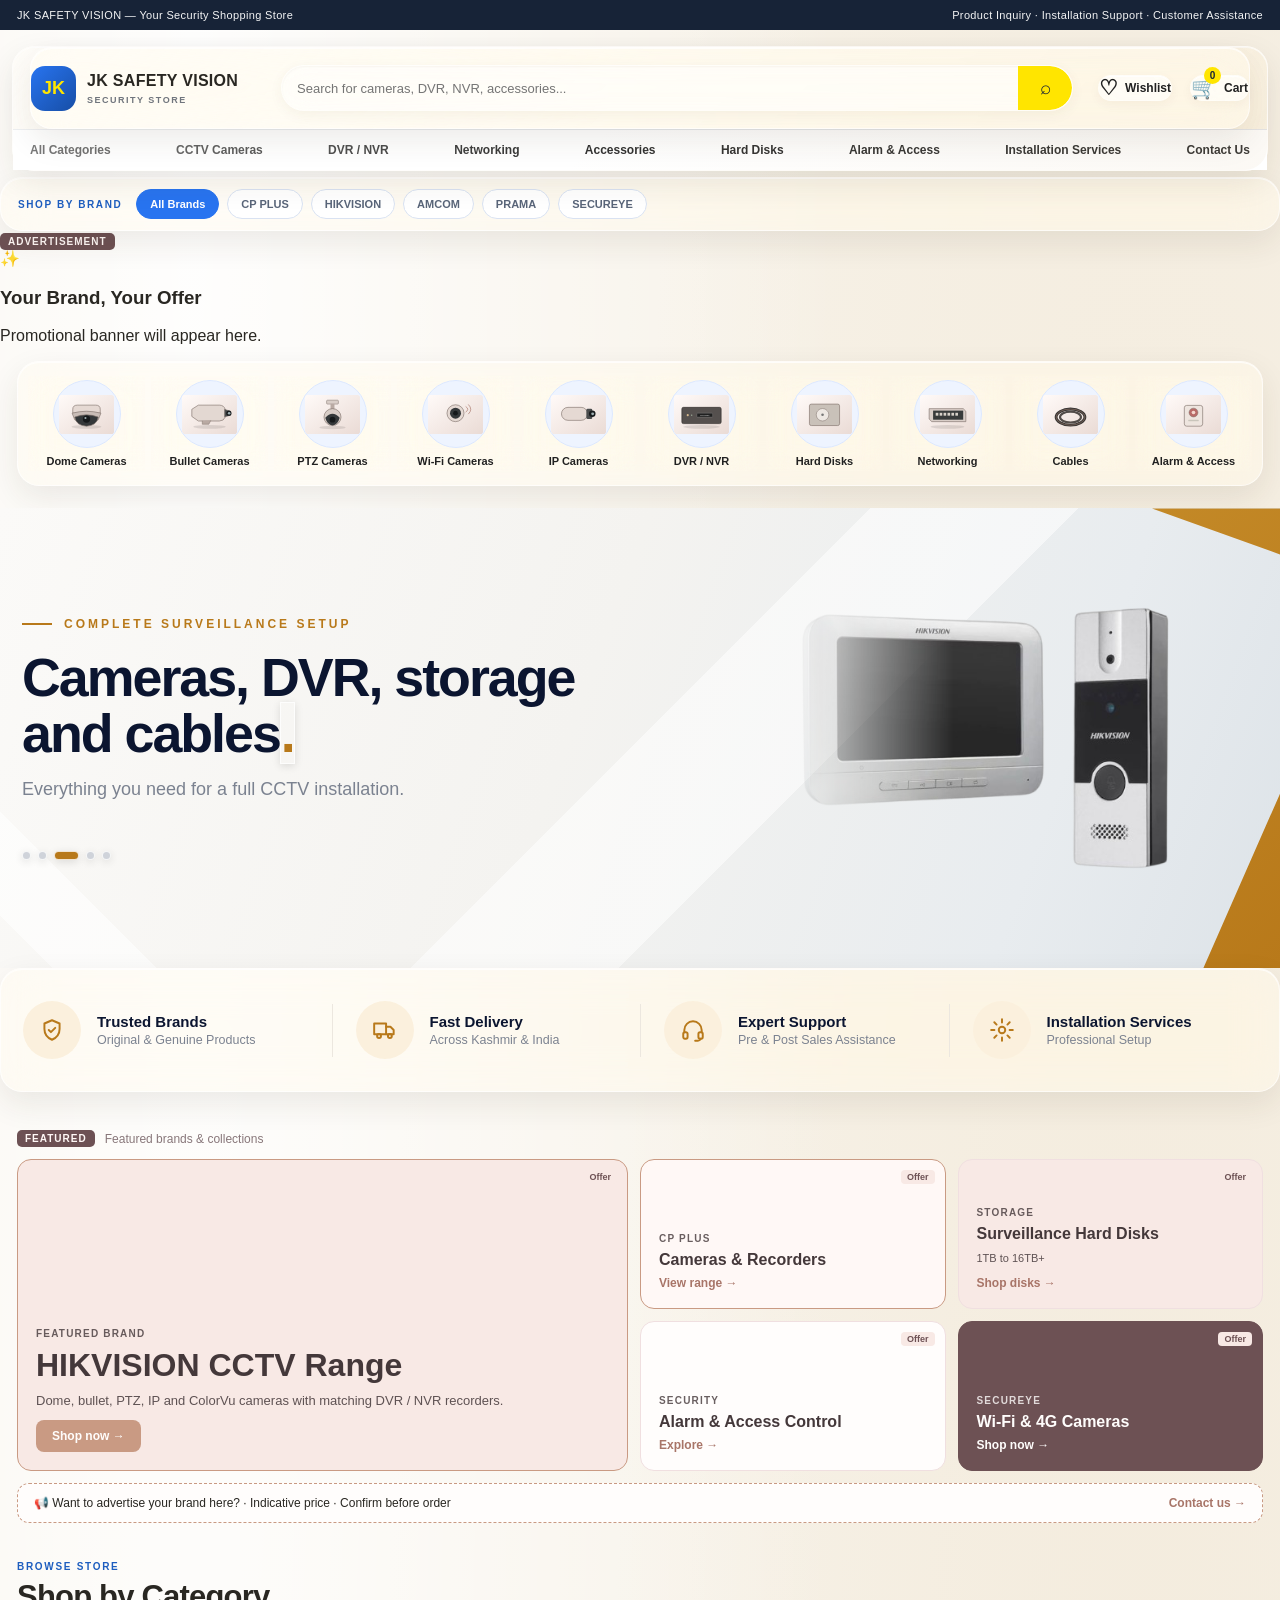
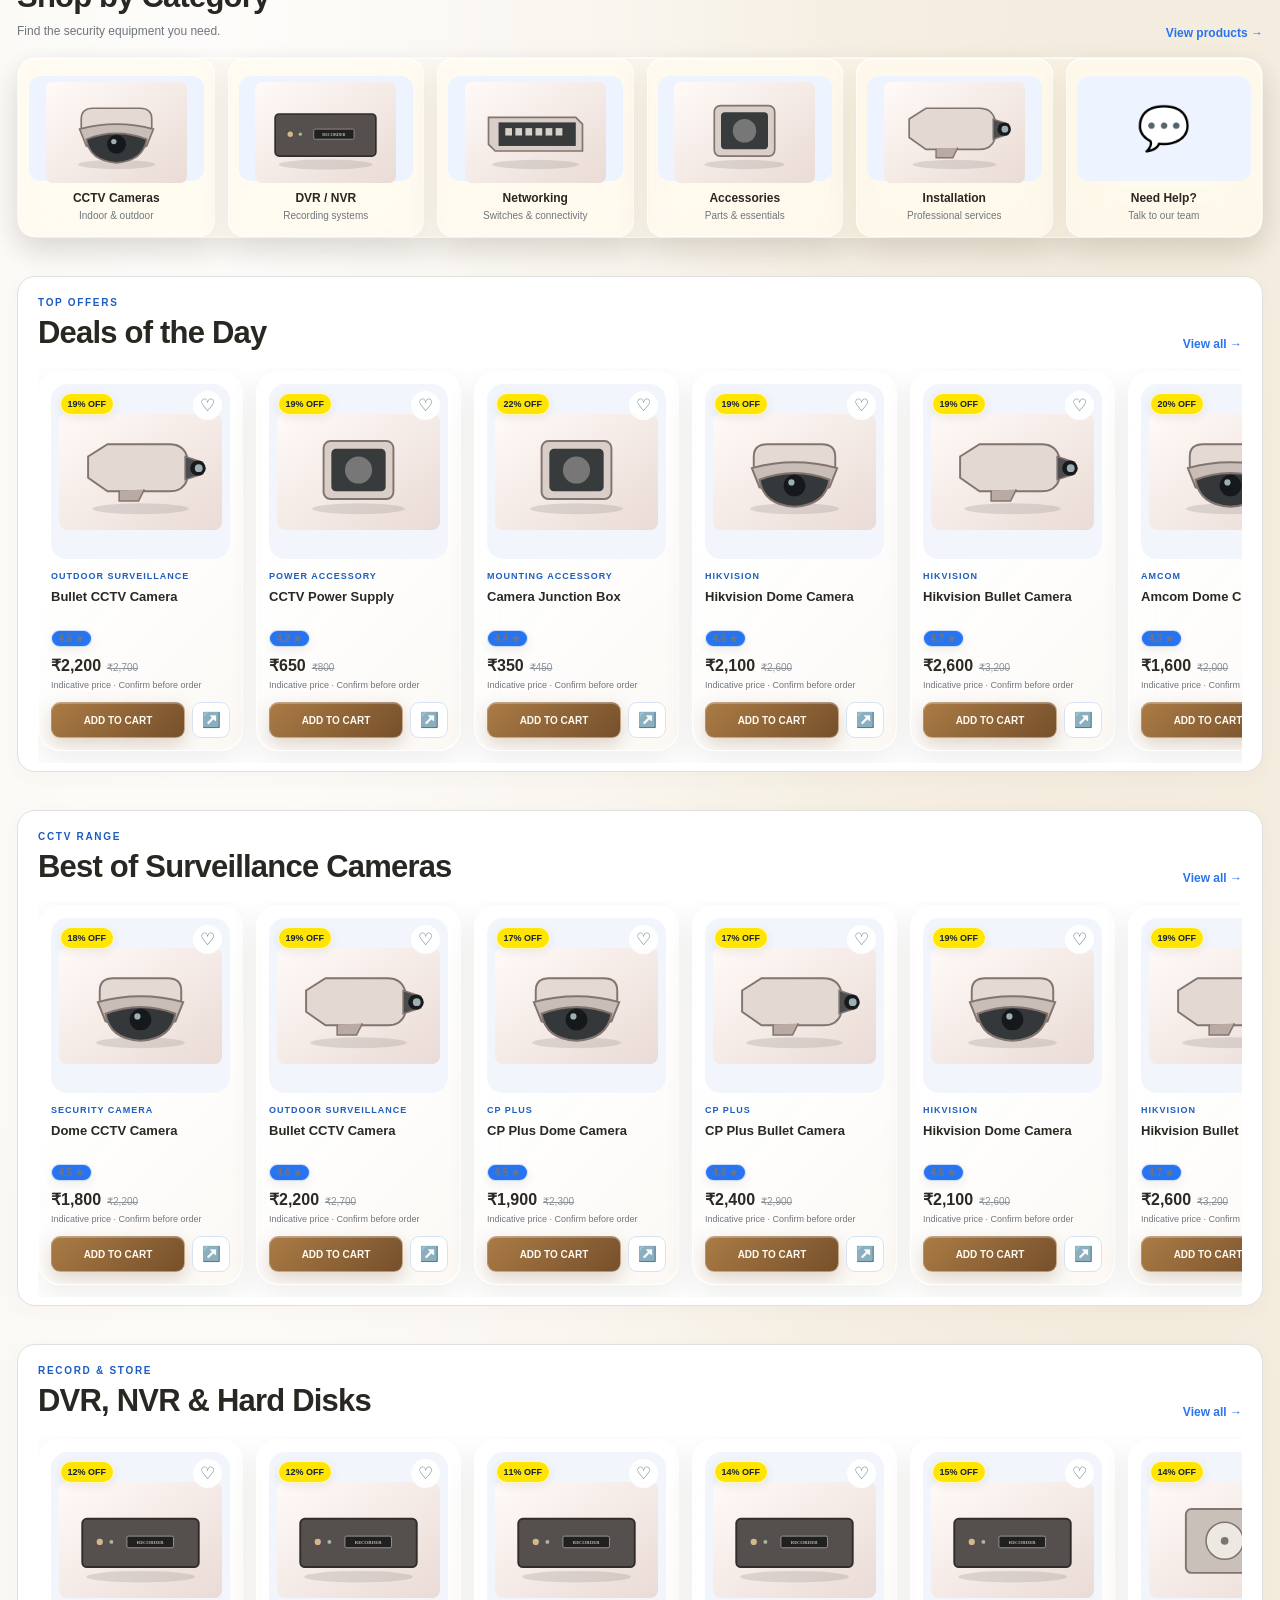
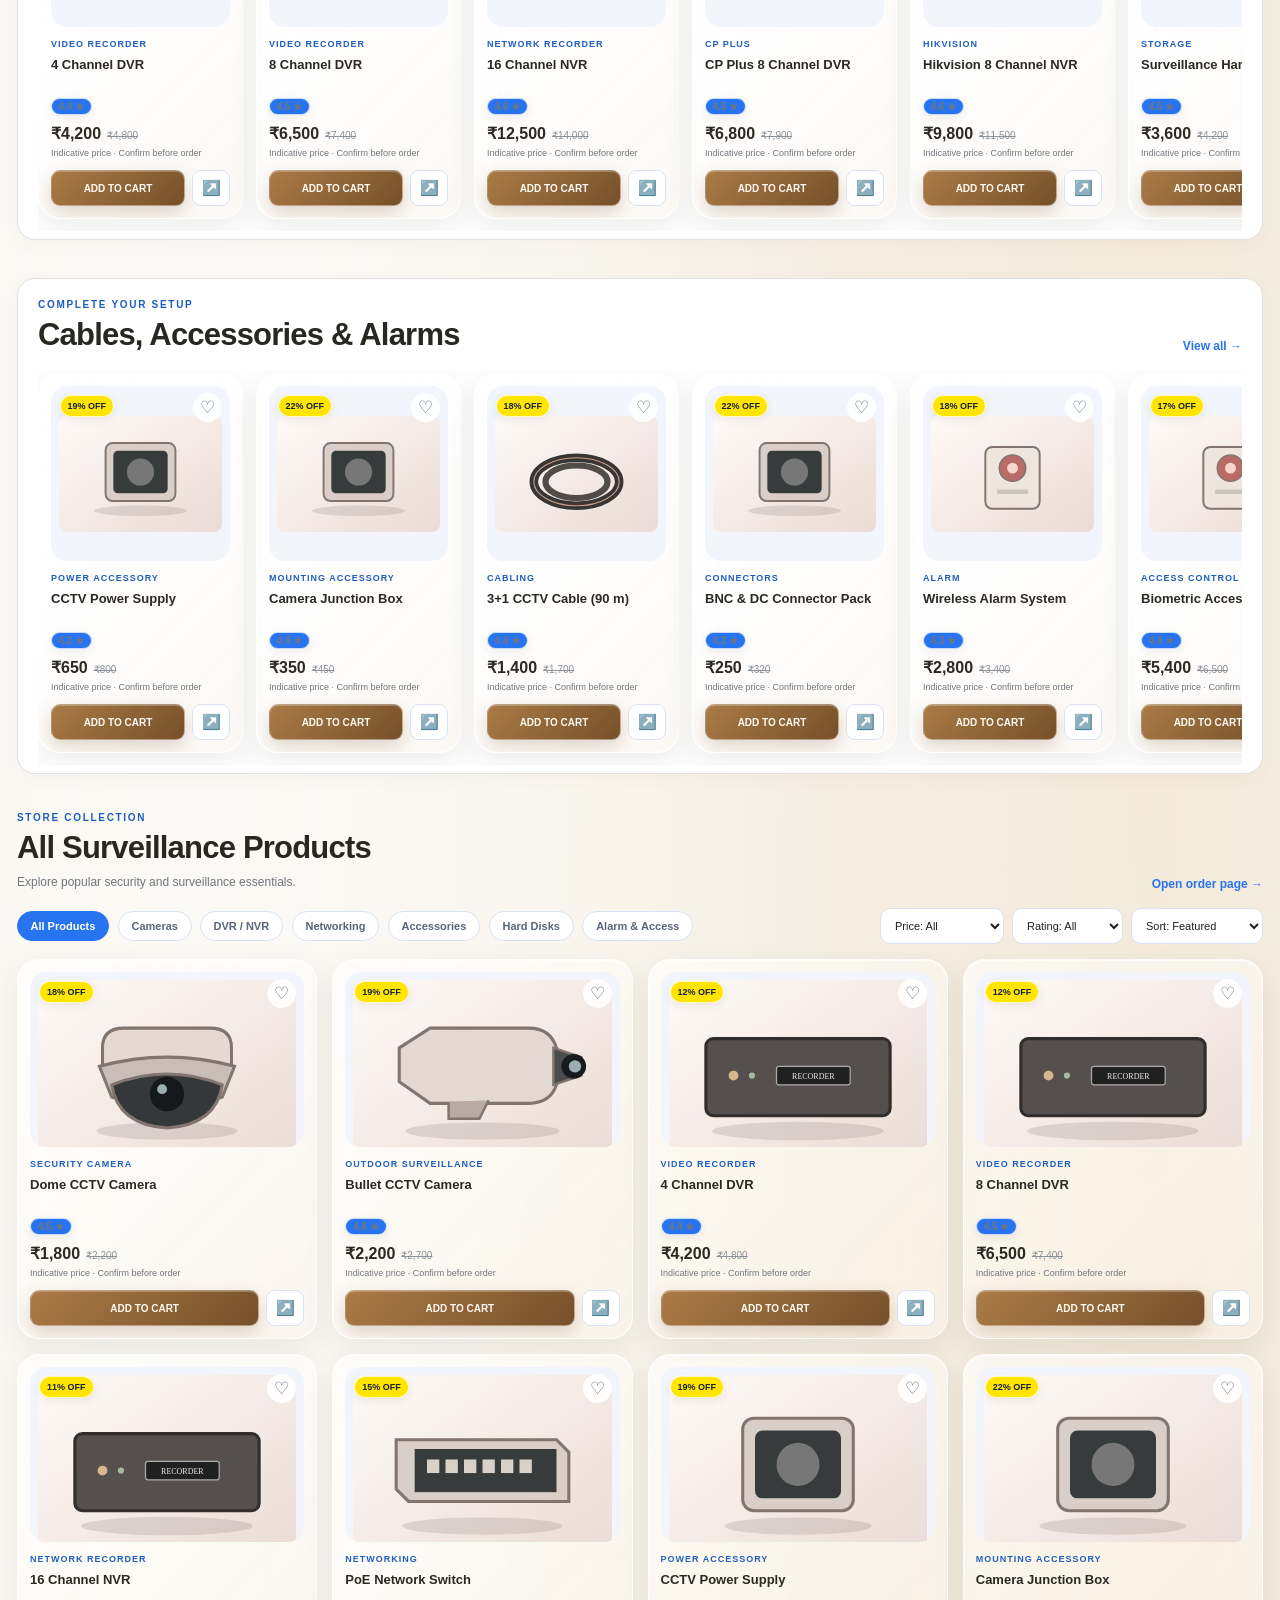
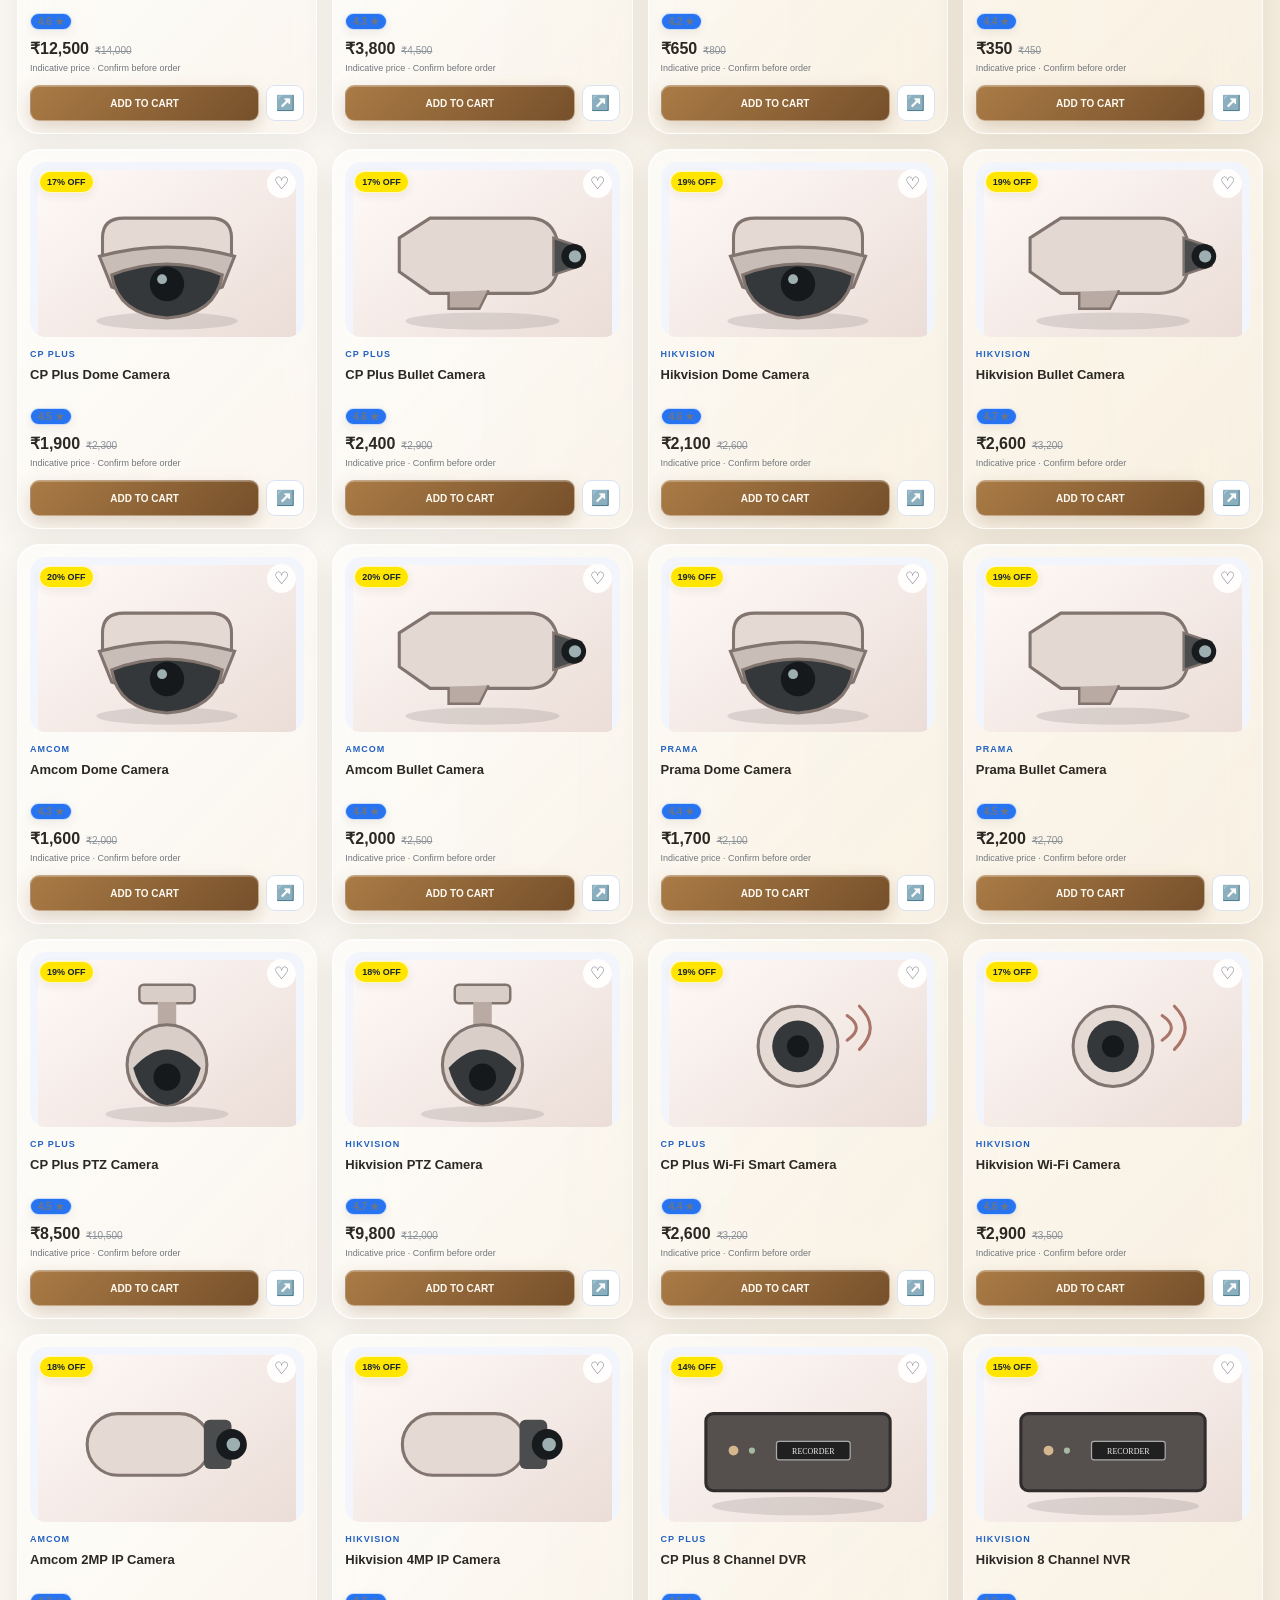
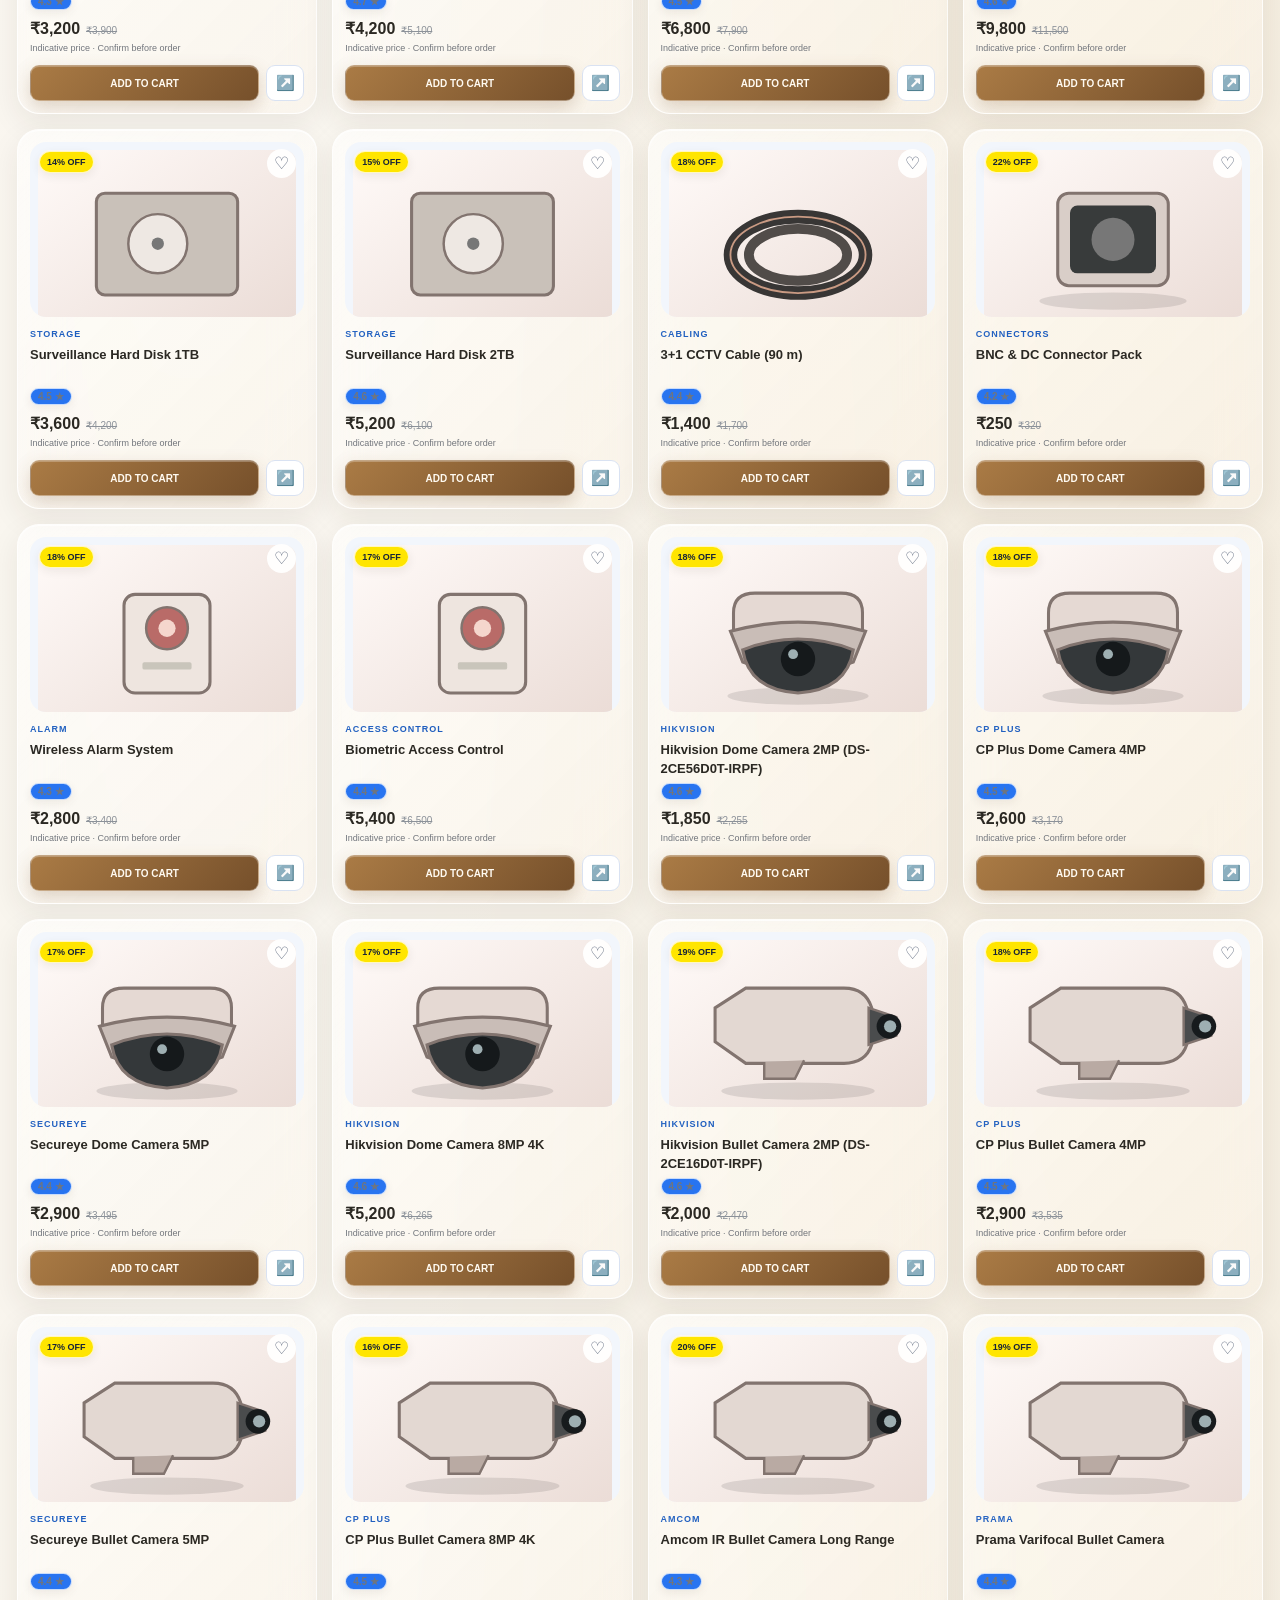
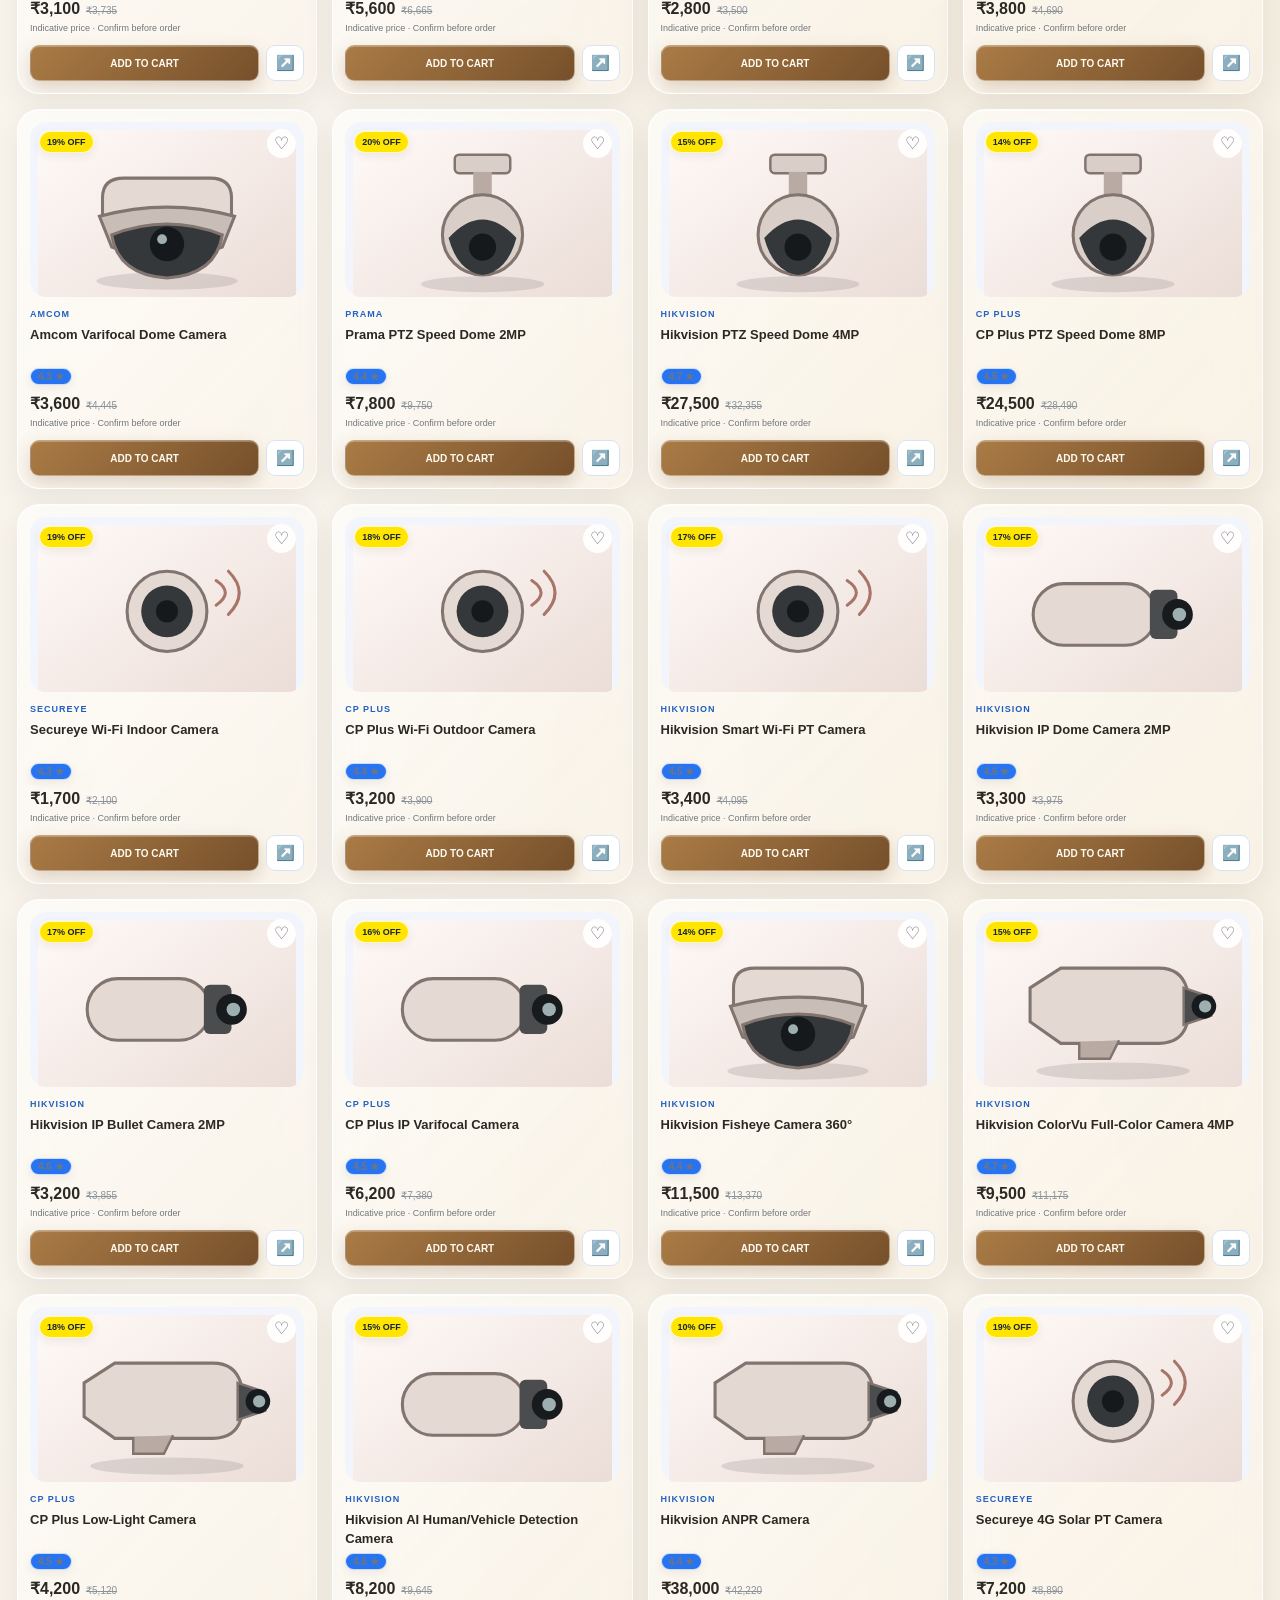
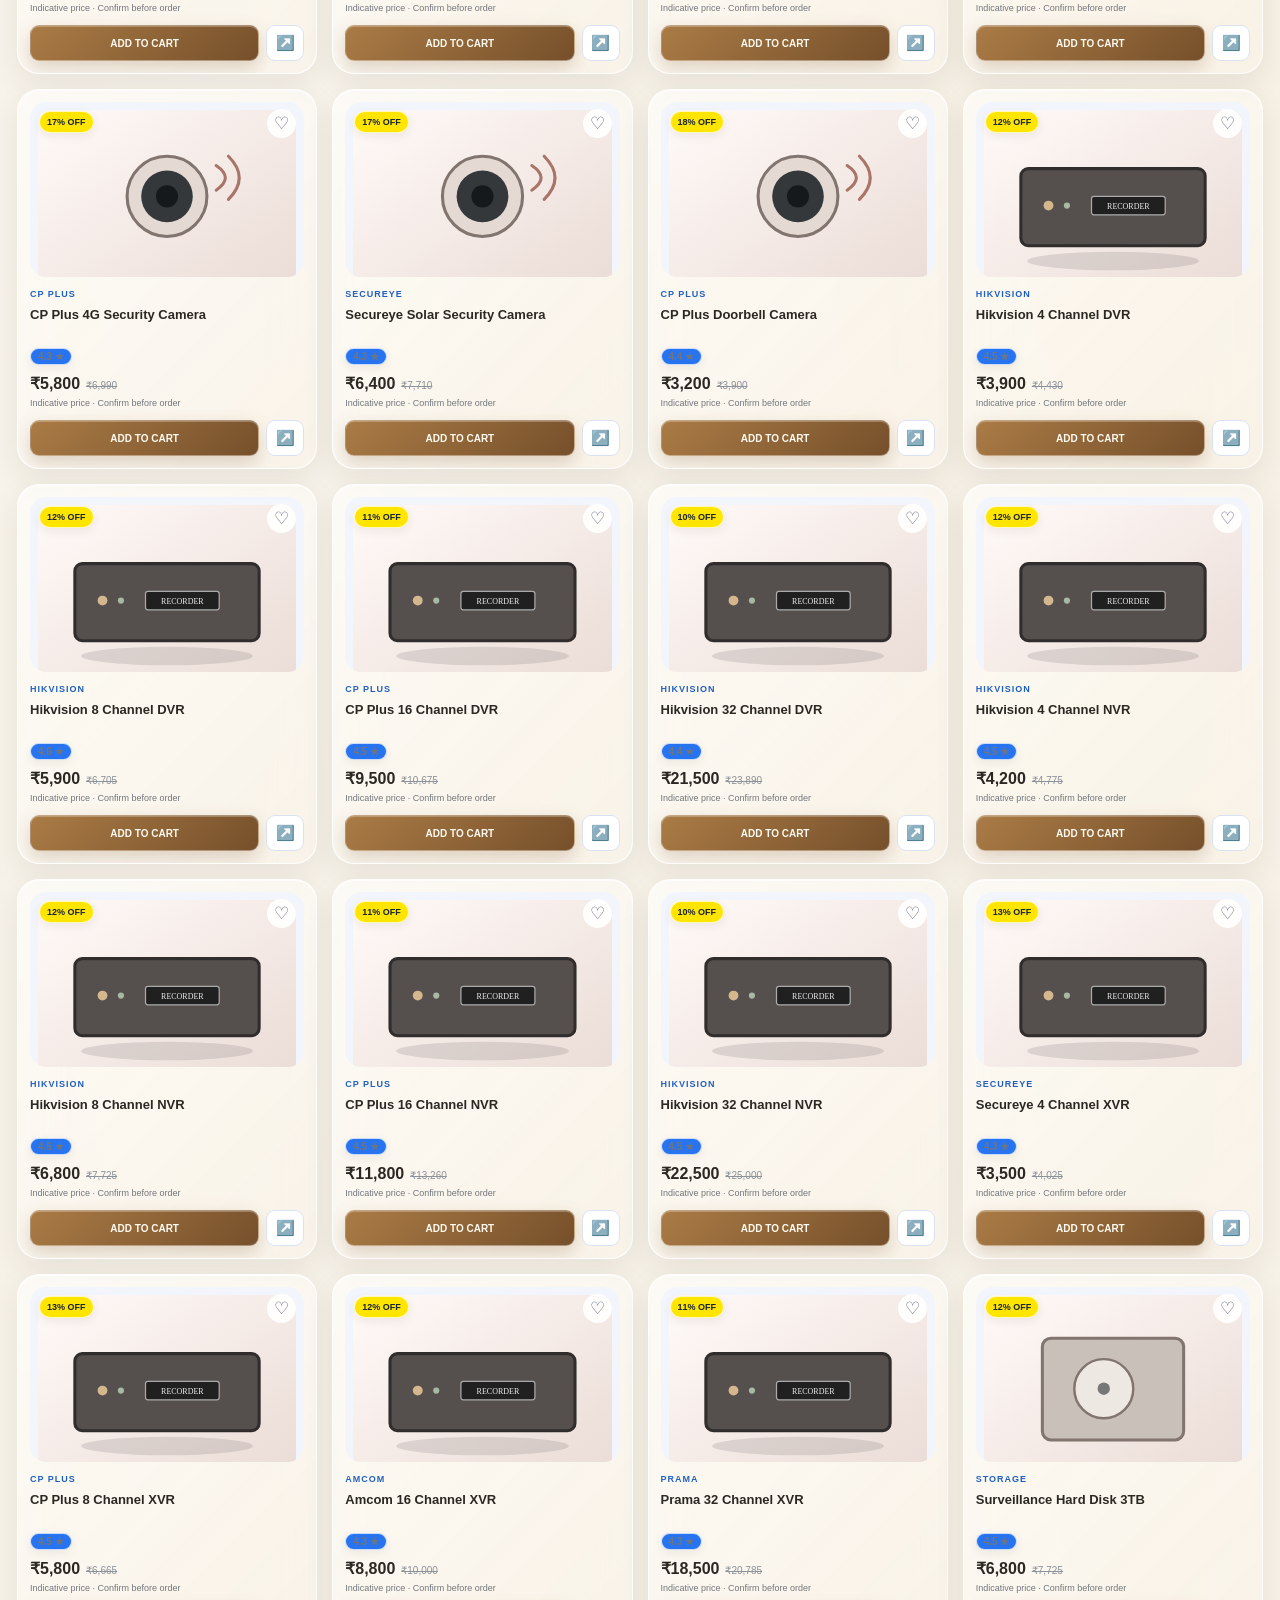
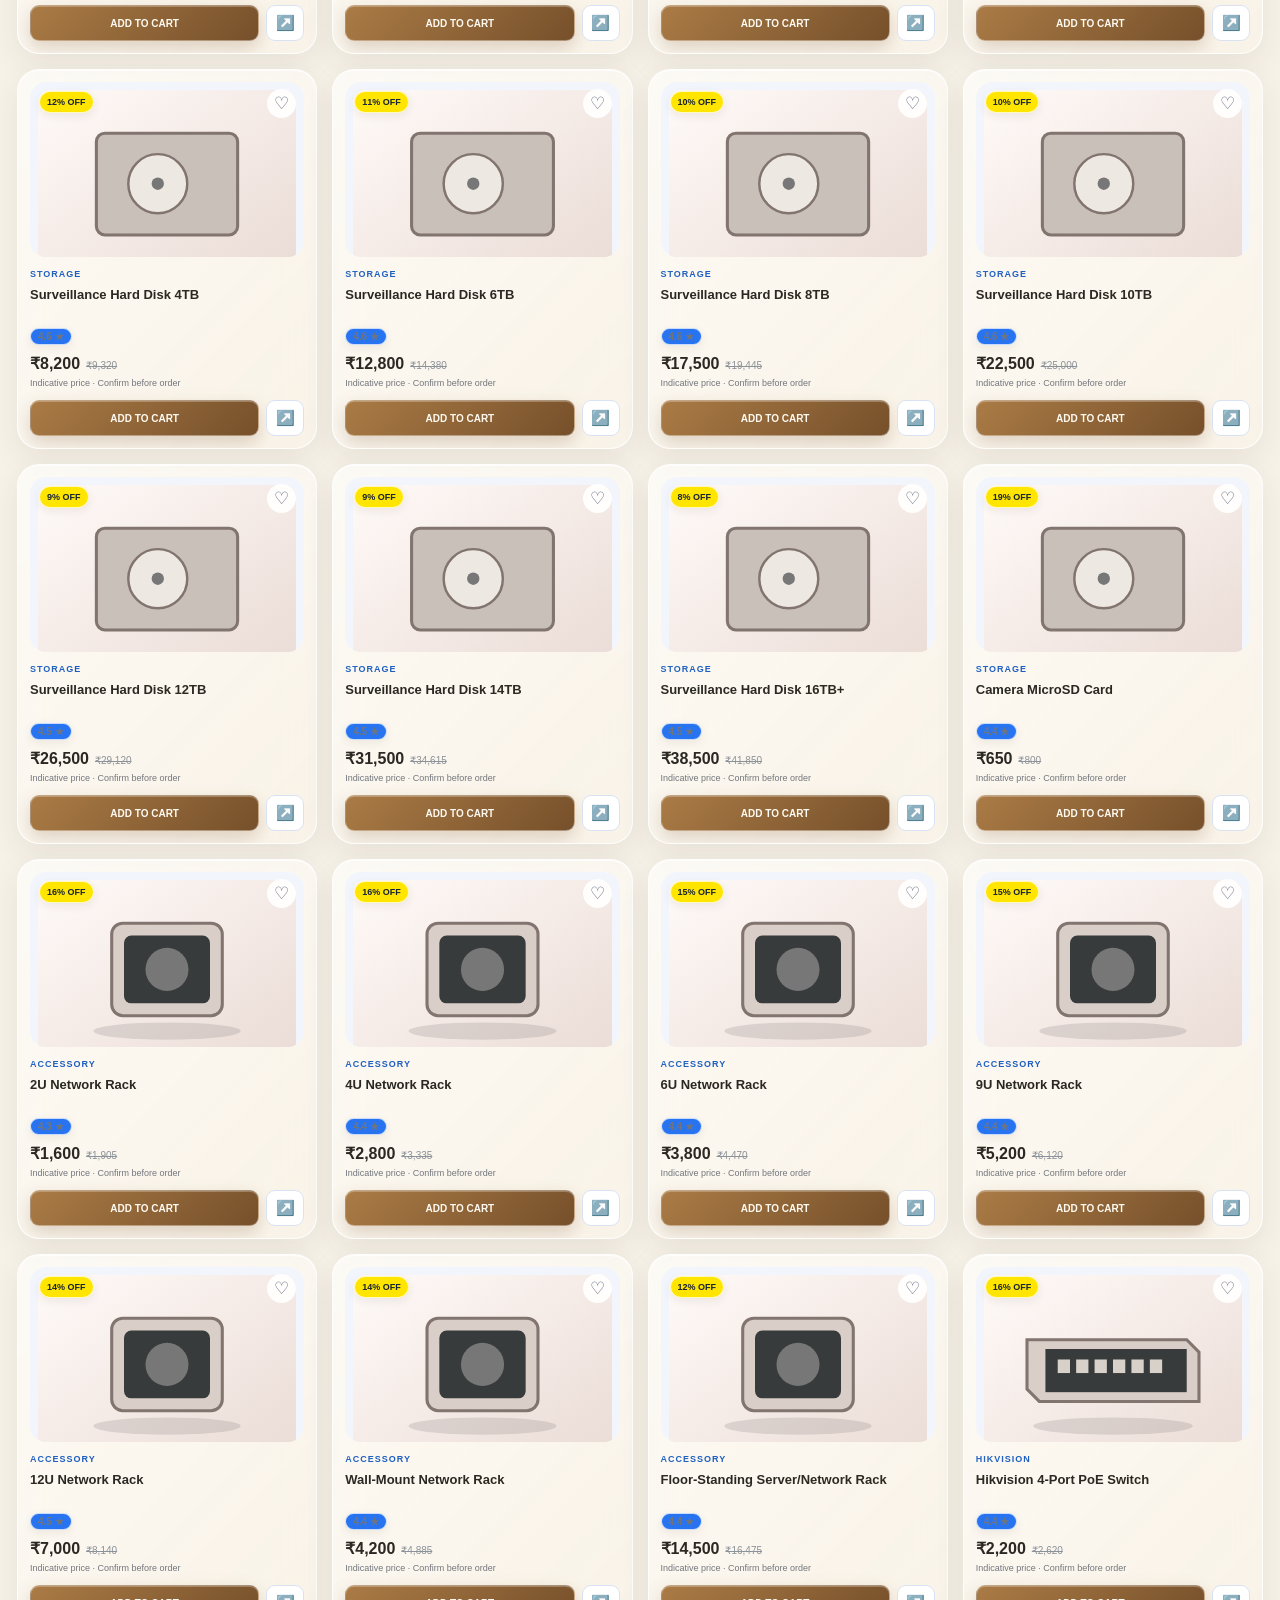
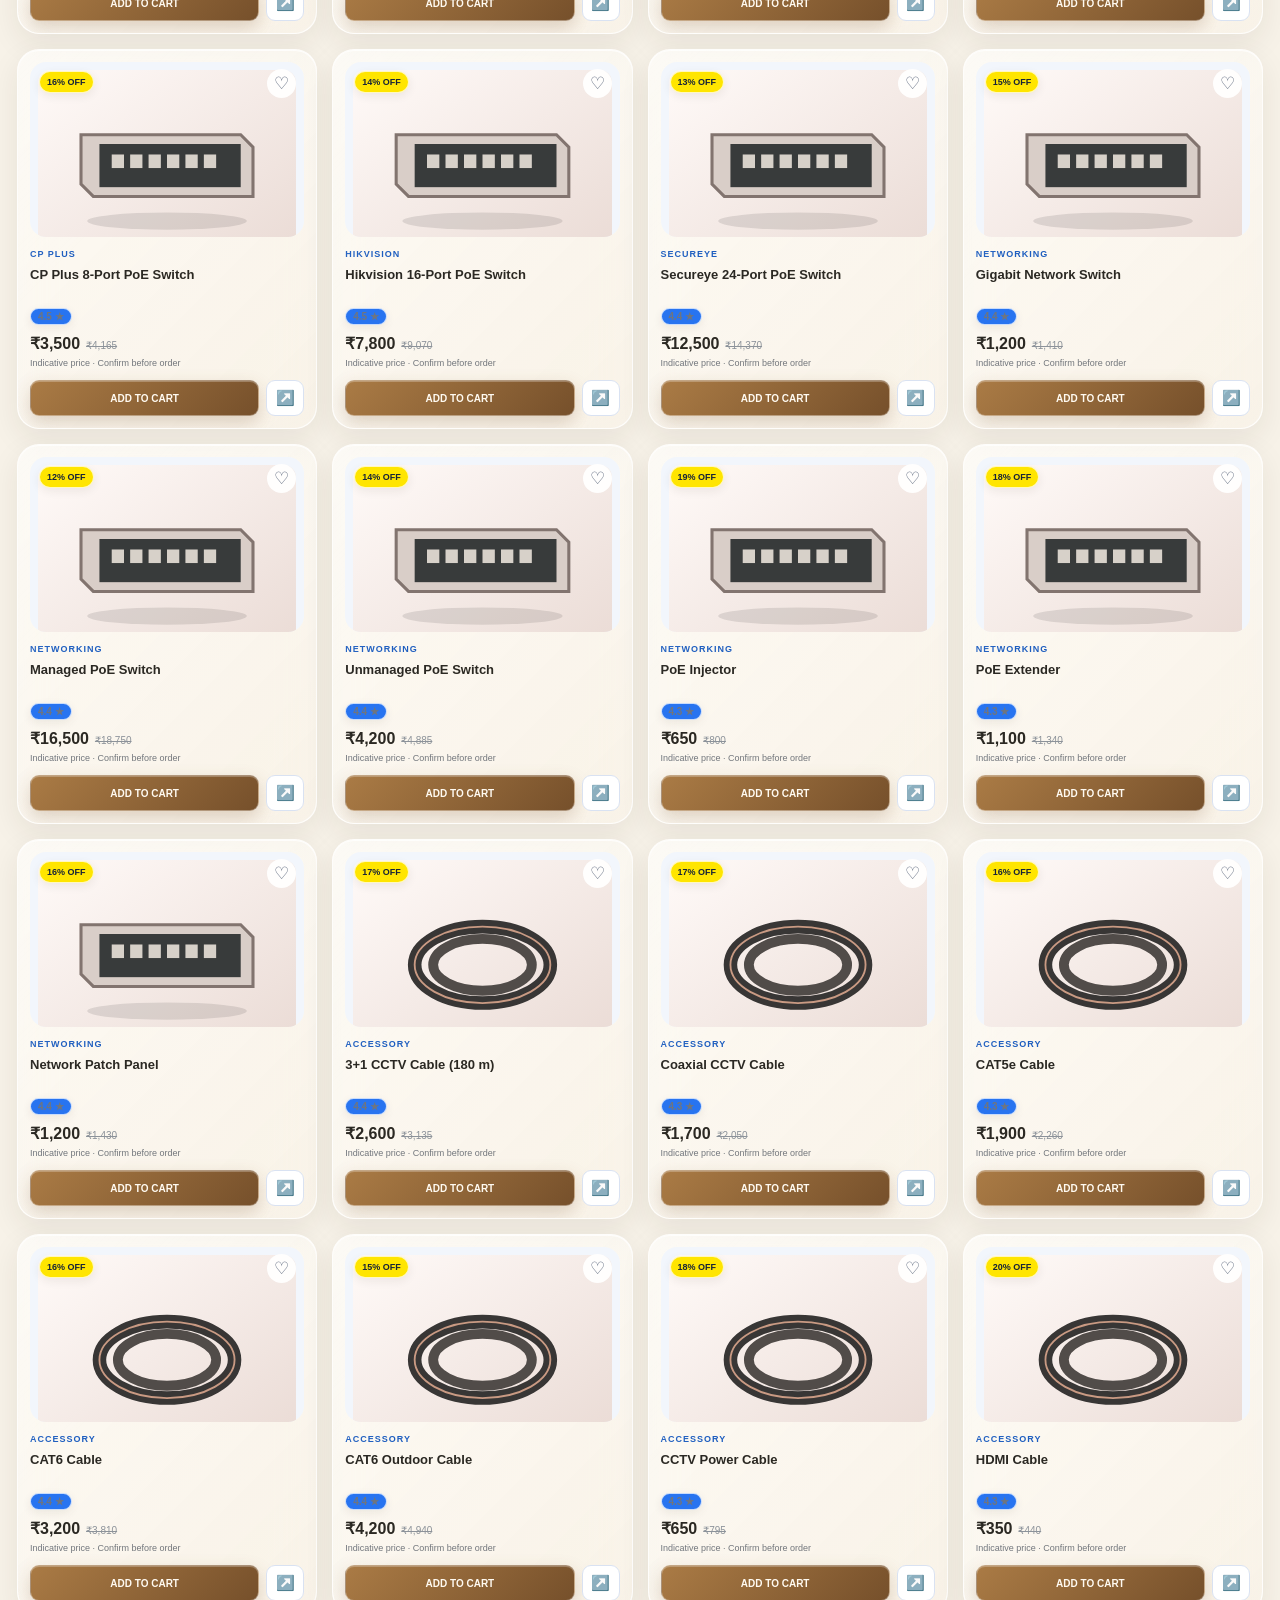
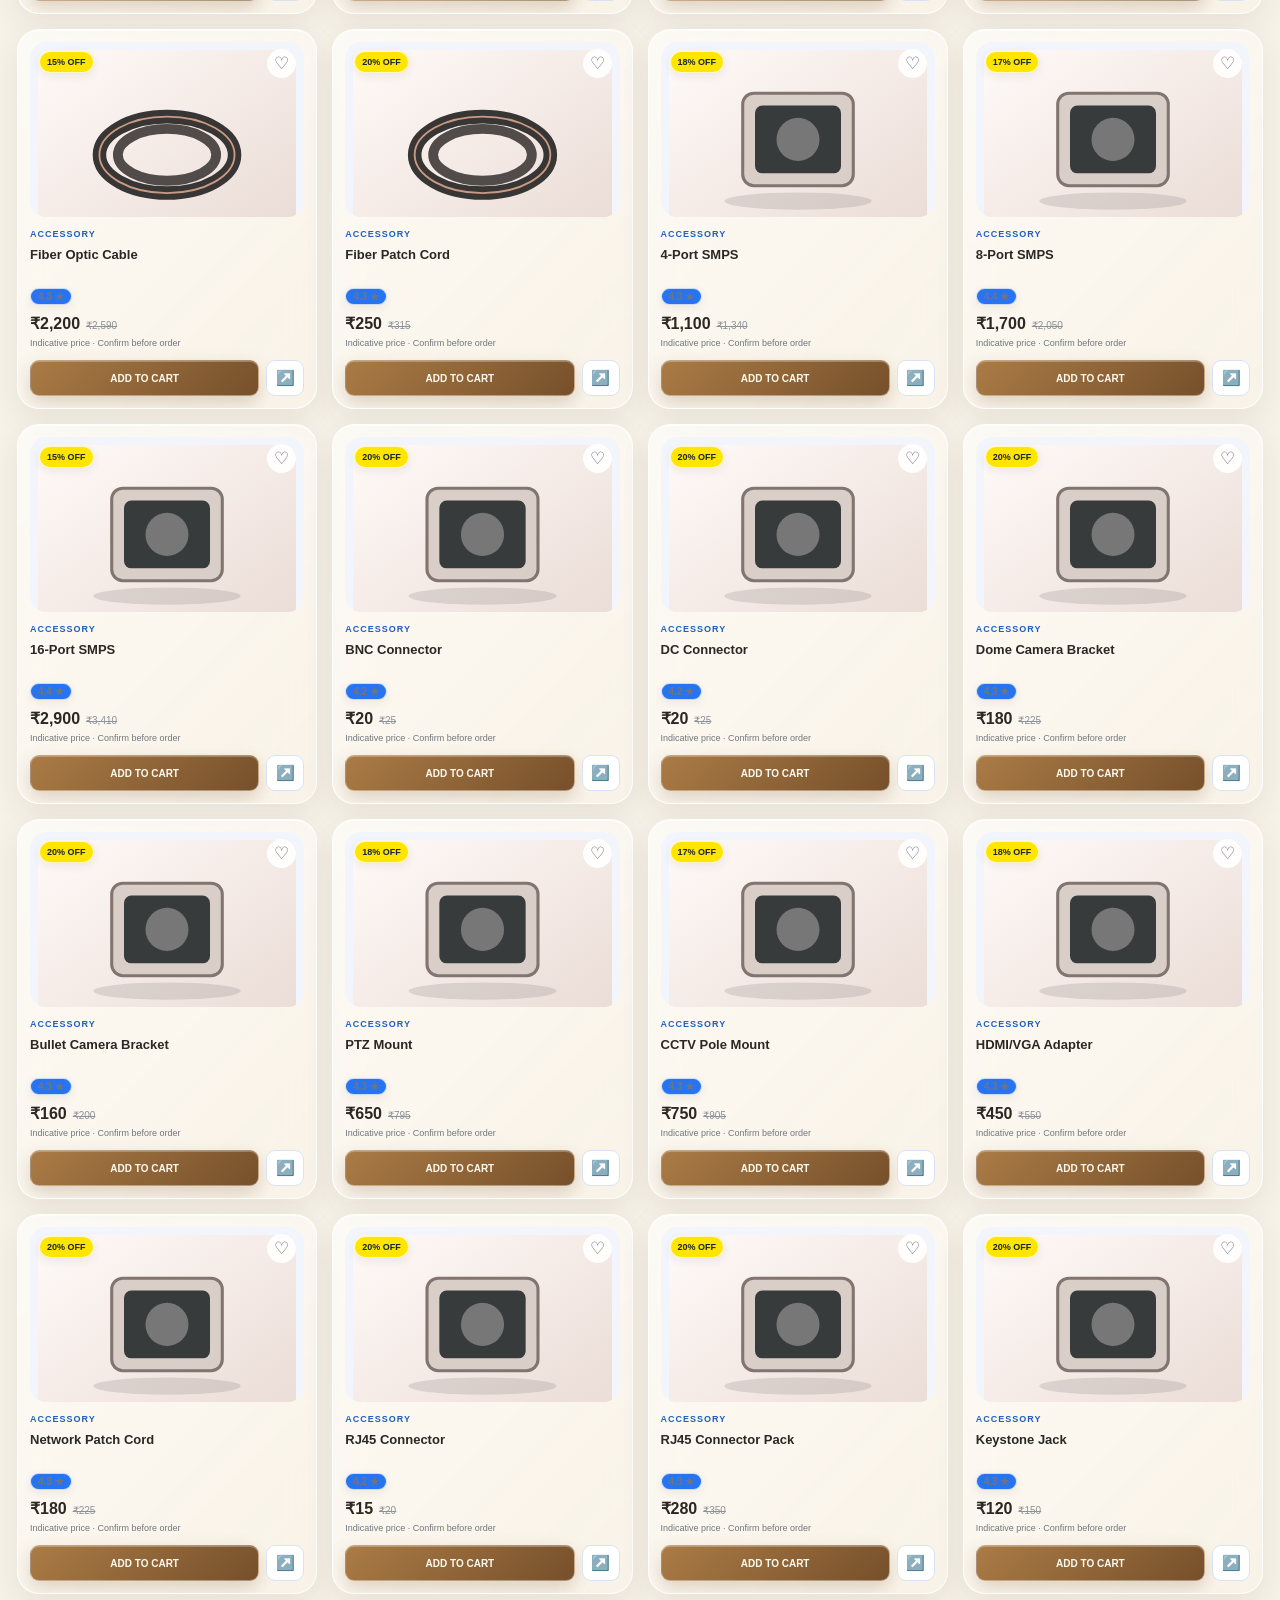
==== commit 926d359e: "Auto-save: 2026-10-10 19:36:51" ====
--- a/index.html
+++ b/index.html
@@ -1537,6 +1537,7 @@
  if(sort==="name")list.sort((a,b)=>a.name.localeCompare(b.name));
  const grid=document.getElementById("productGrid");
  grid.innerHTML=list.length?list.map(cardHTML).join(""):'<div class="no-products">No products found. Try another search, brand or category.</div>';
+ grid.querySelectorAll(".inline-ad").forEach(ad => ad.remove());
 }
 function setFilter(filter,type,label){
  activeFilter=filter;activeType=type||"All";
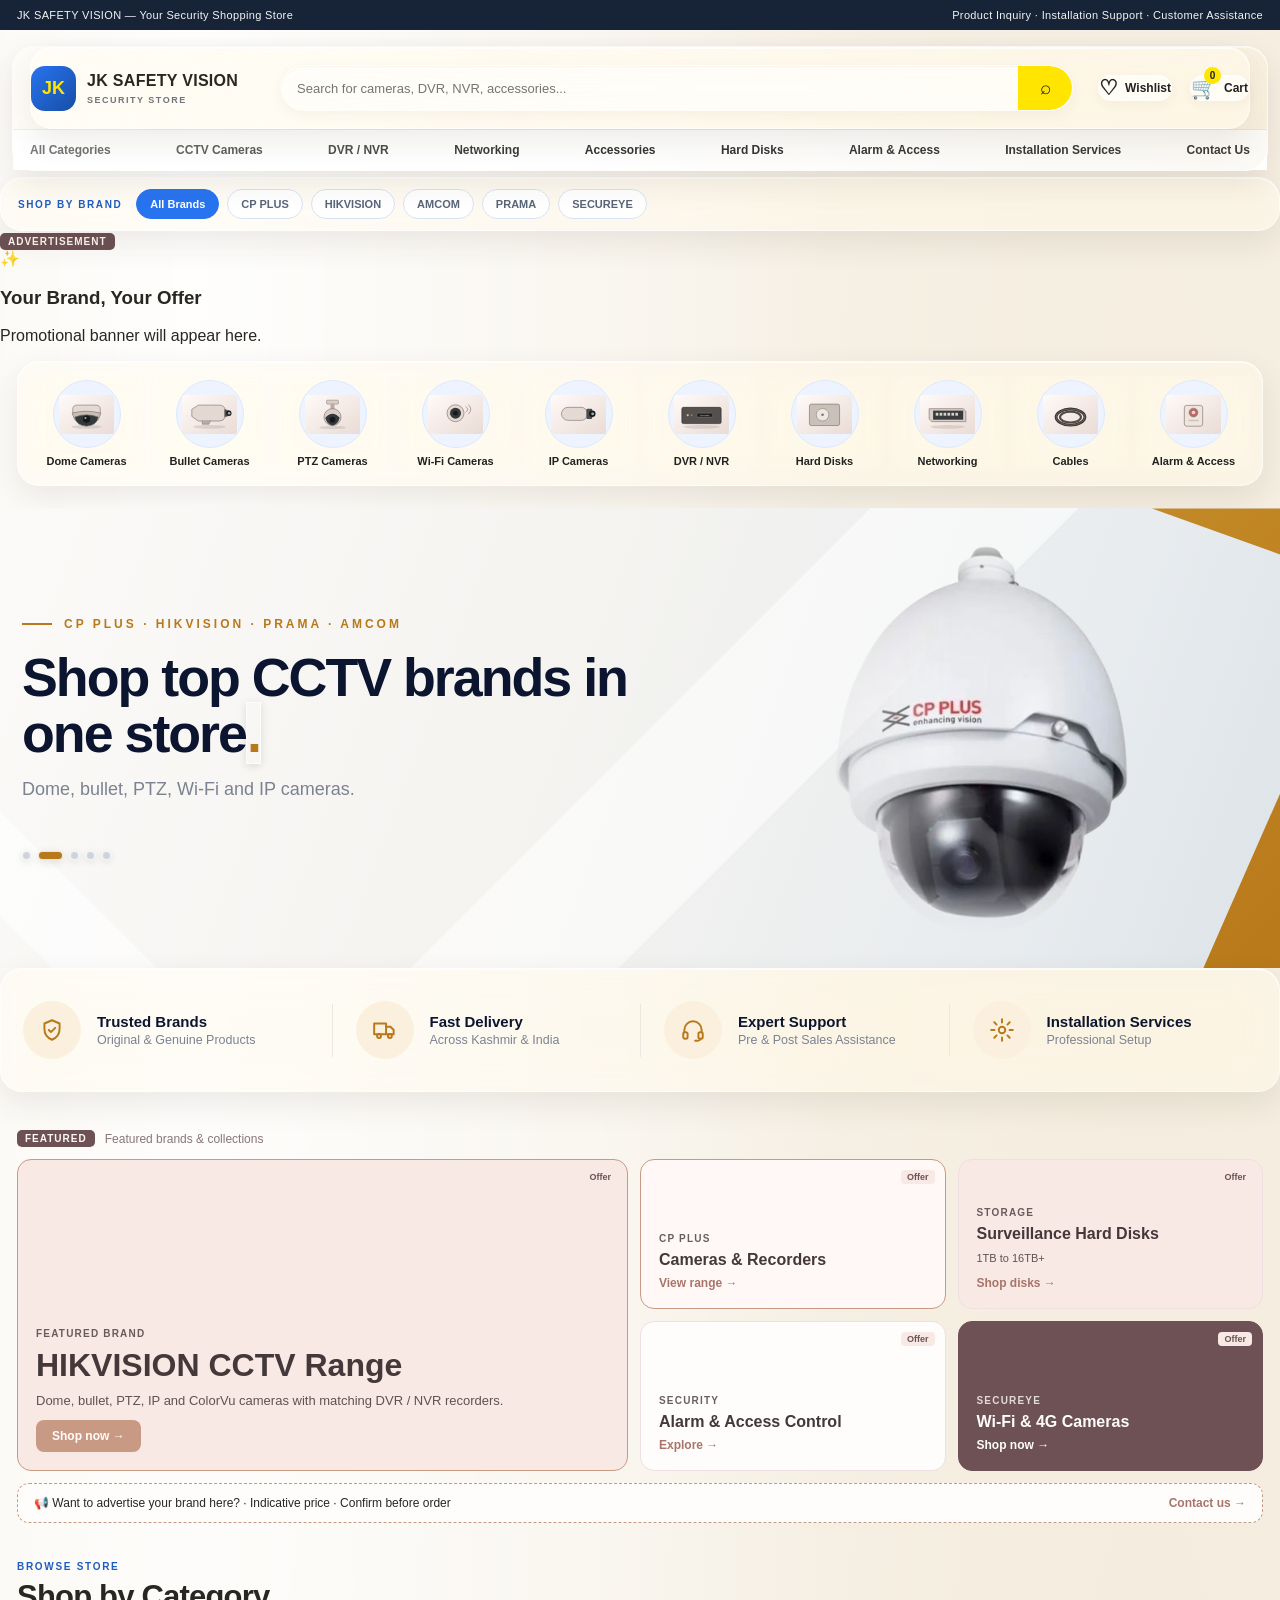
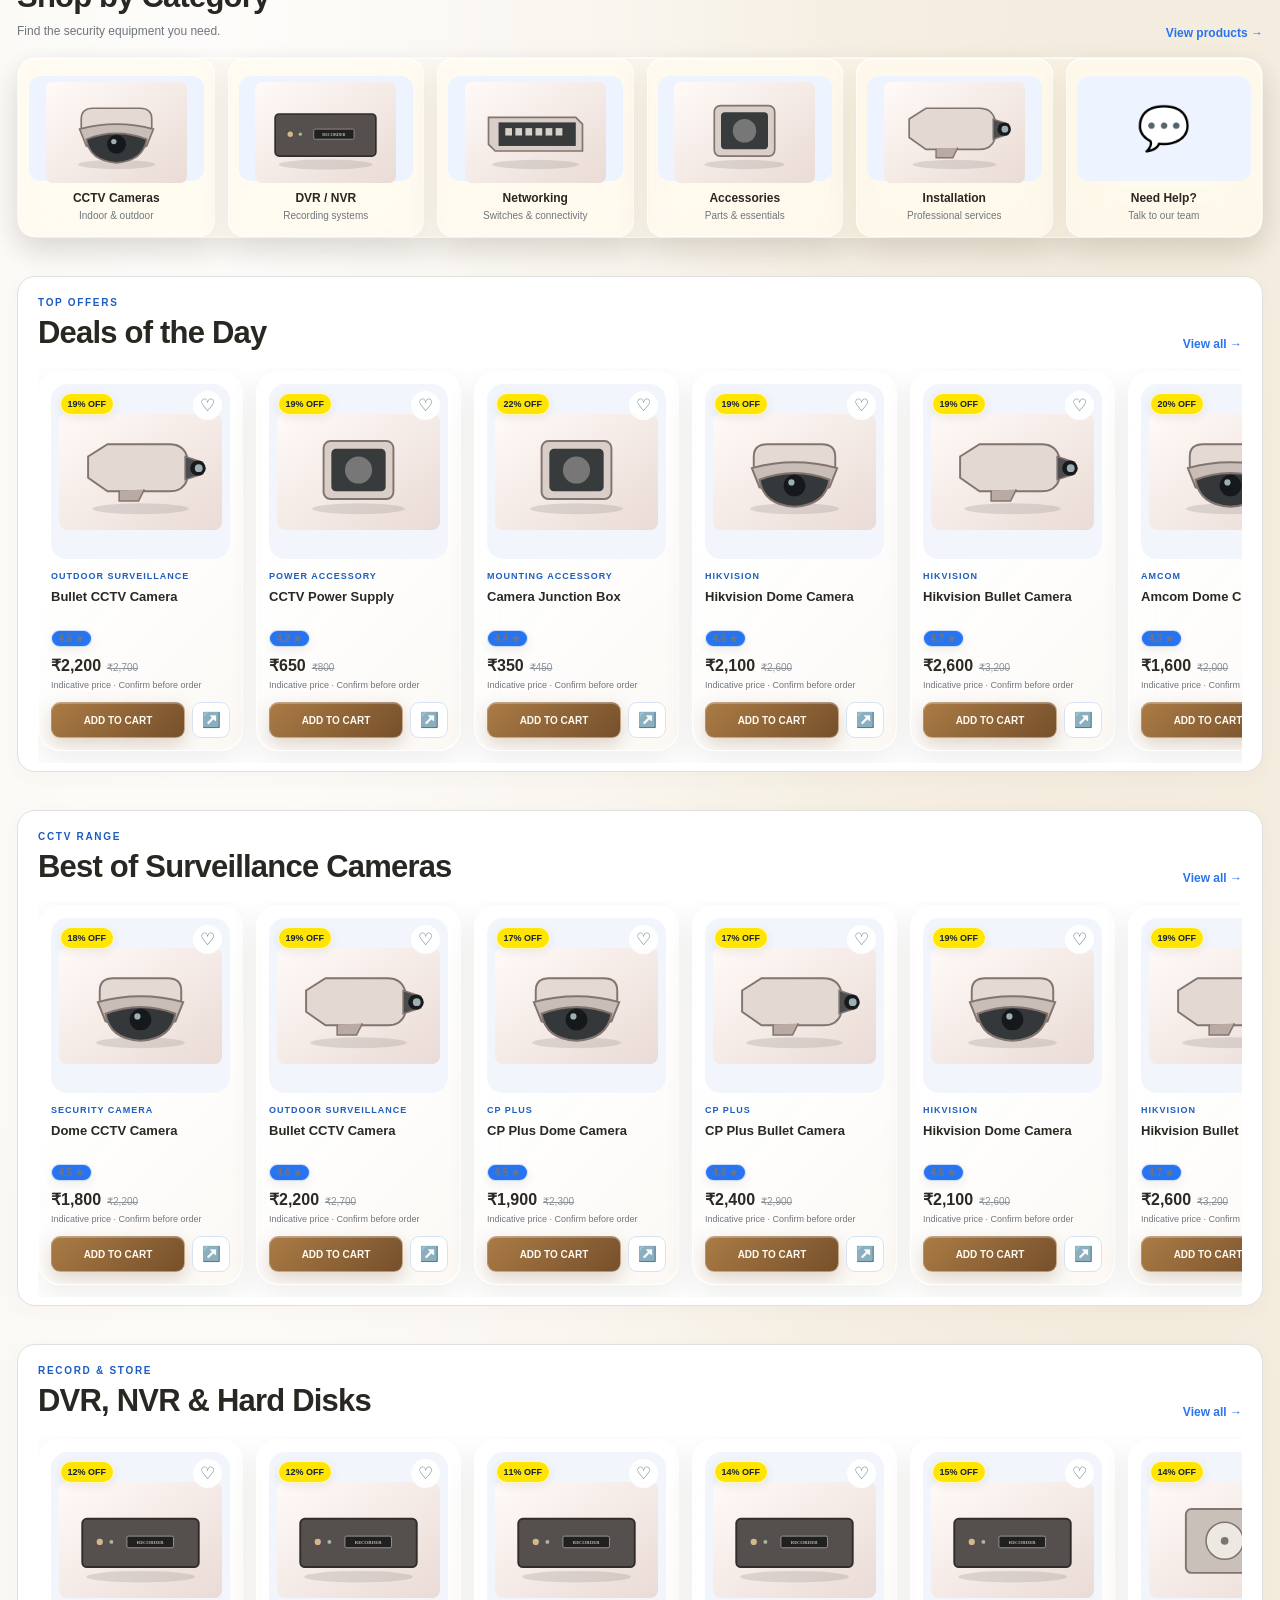
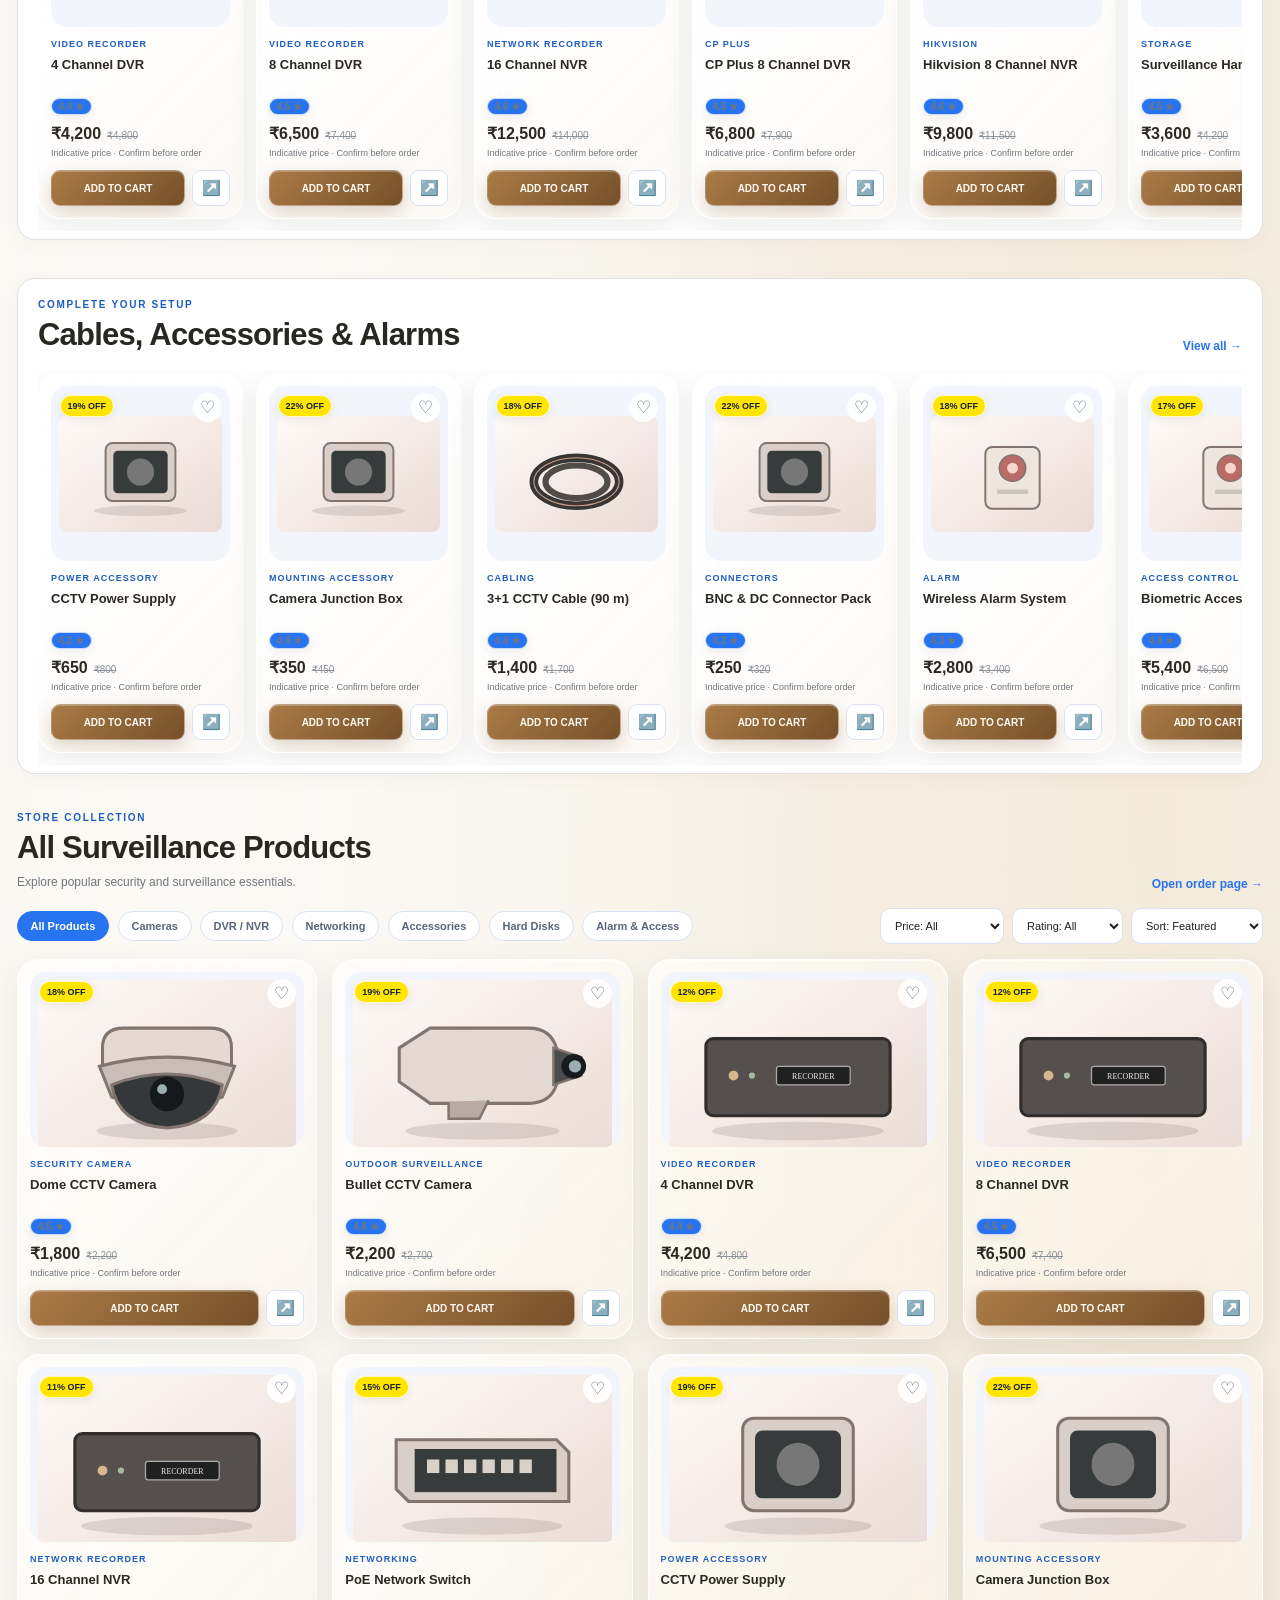
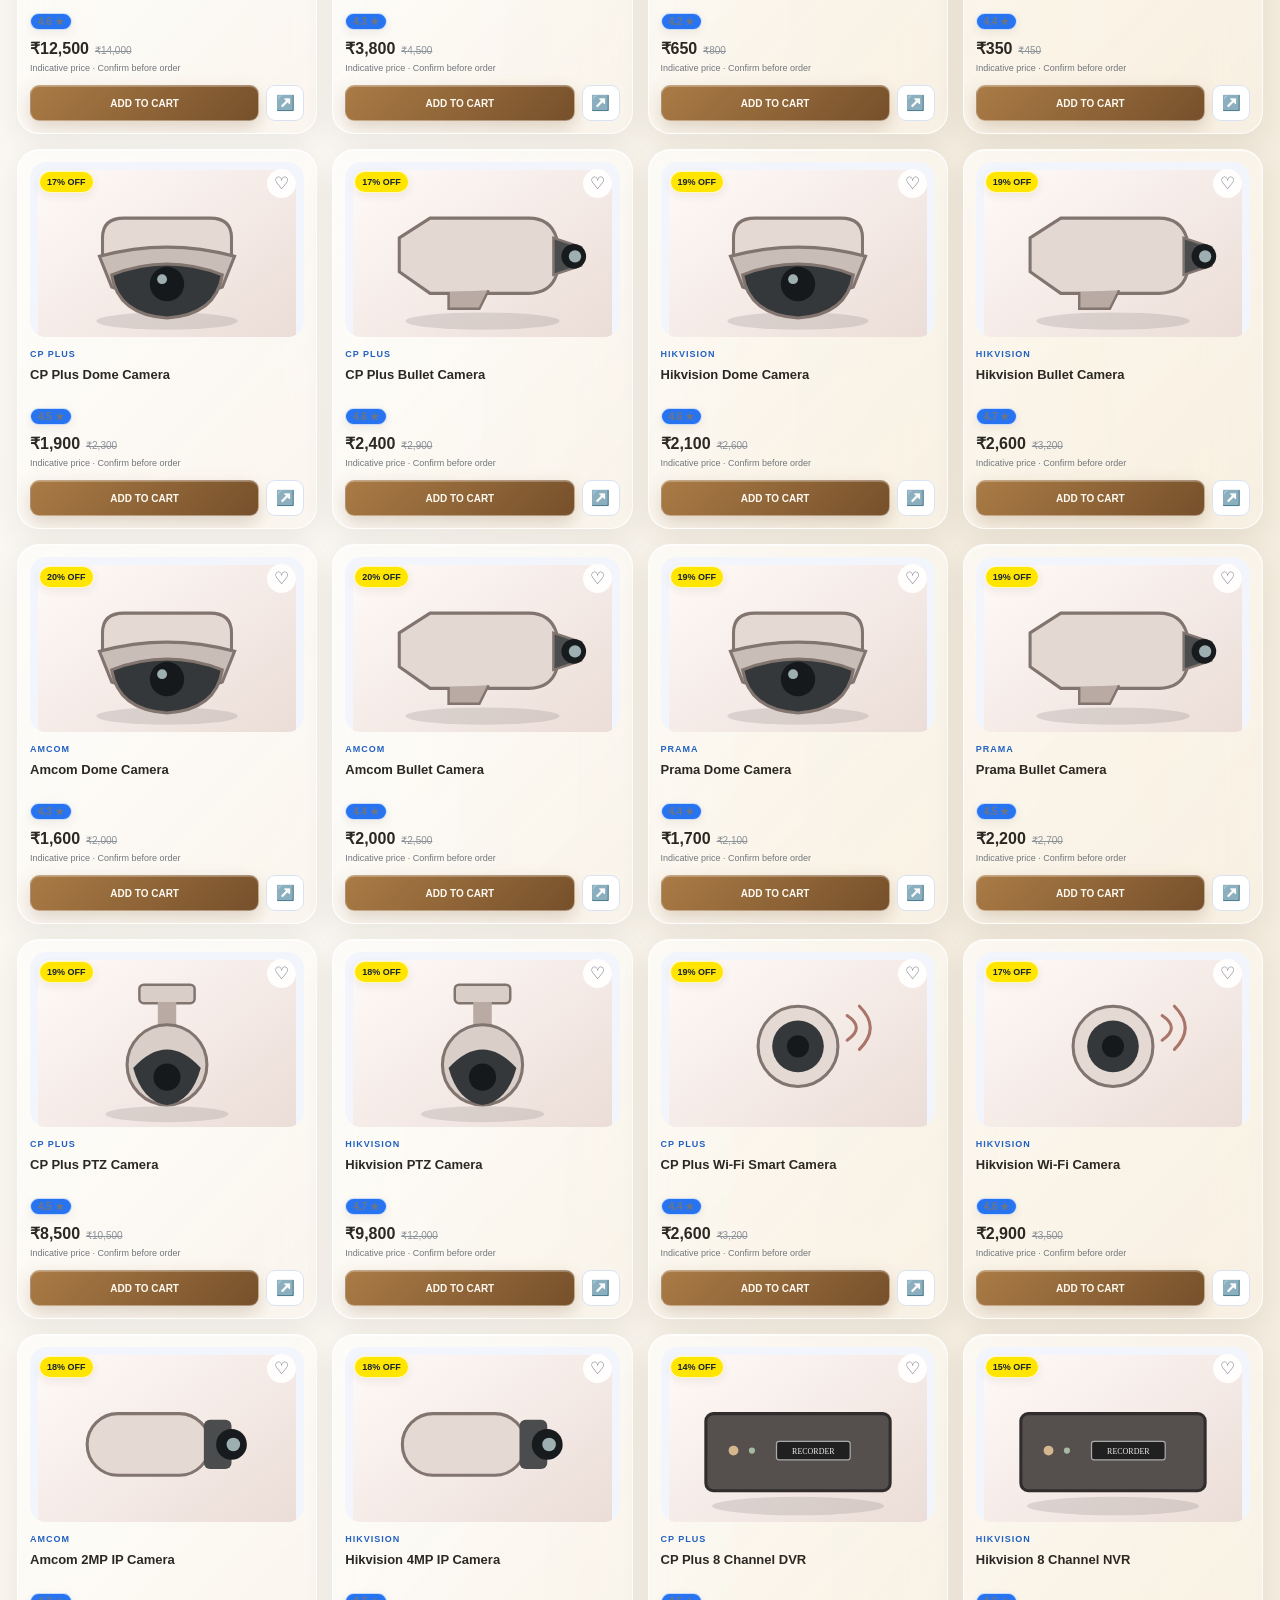
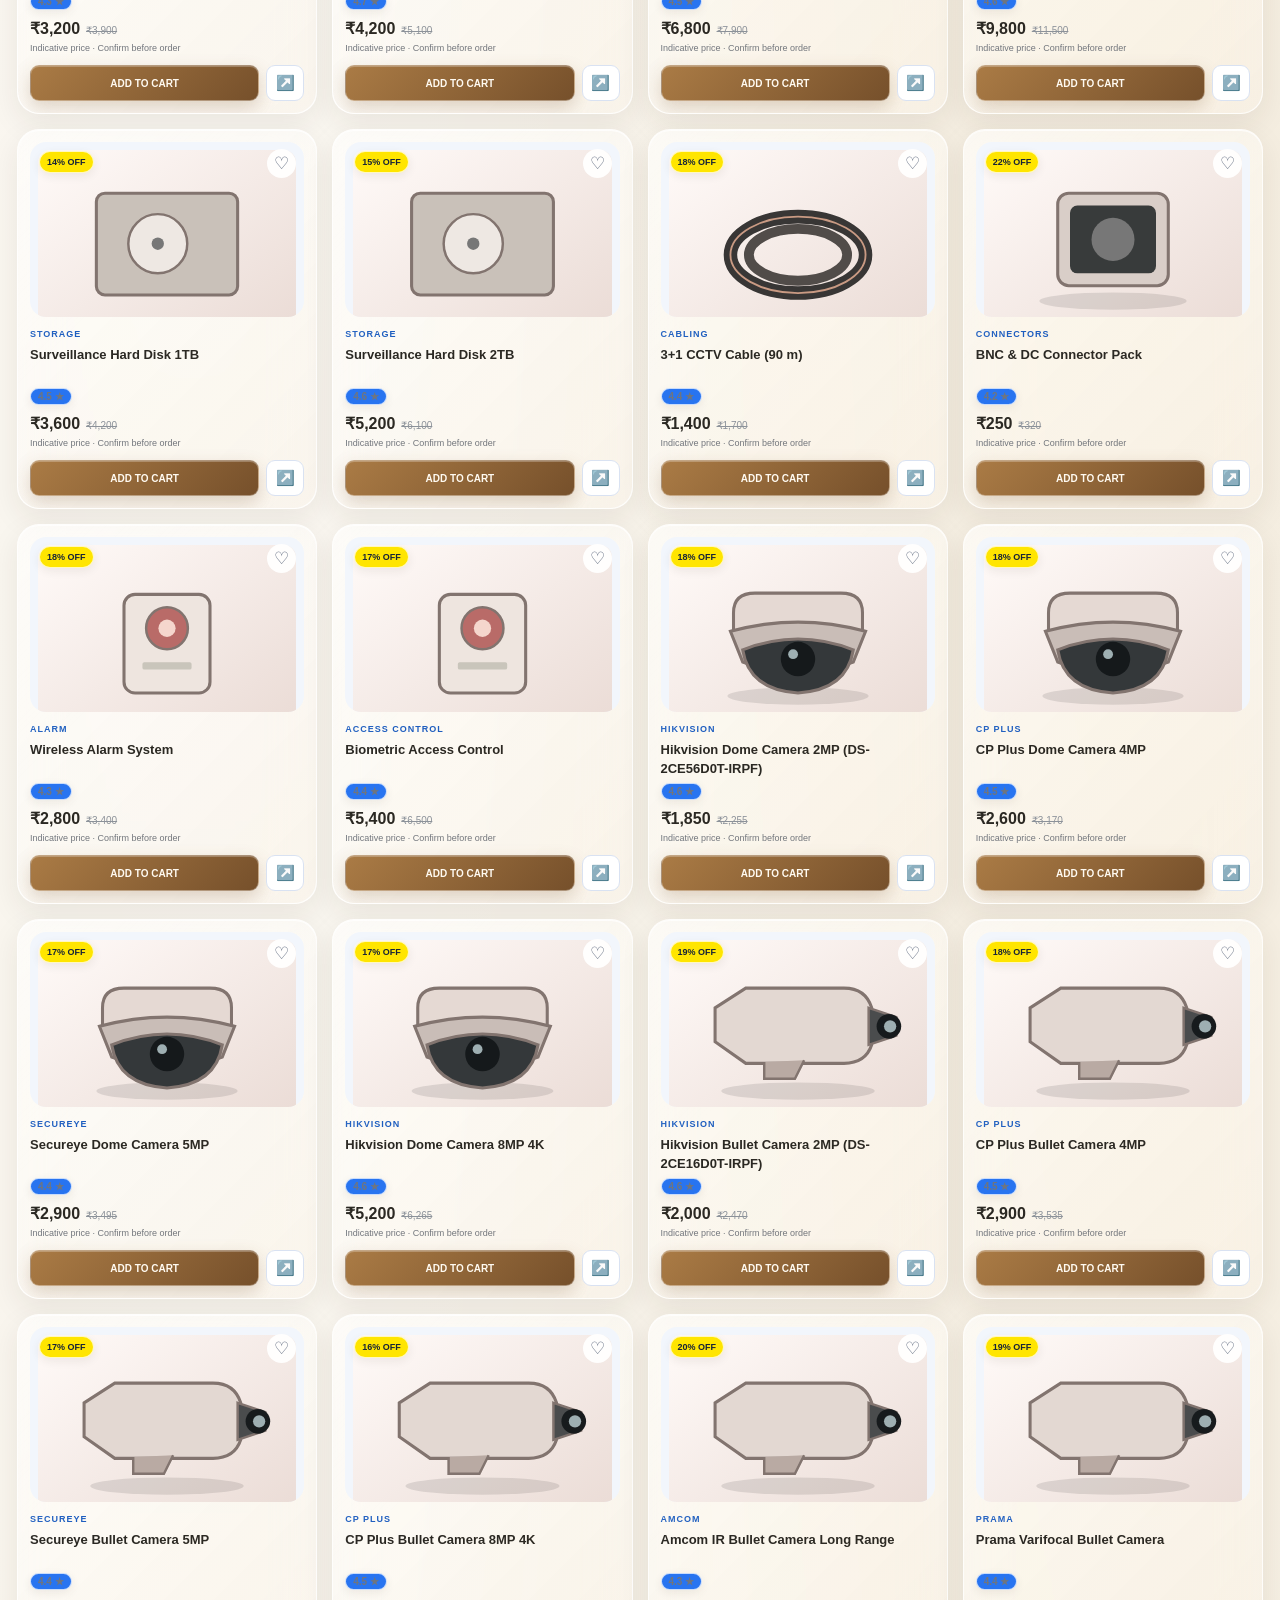
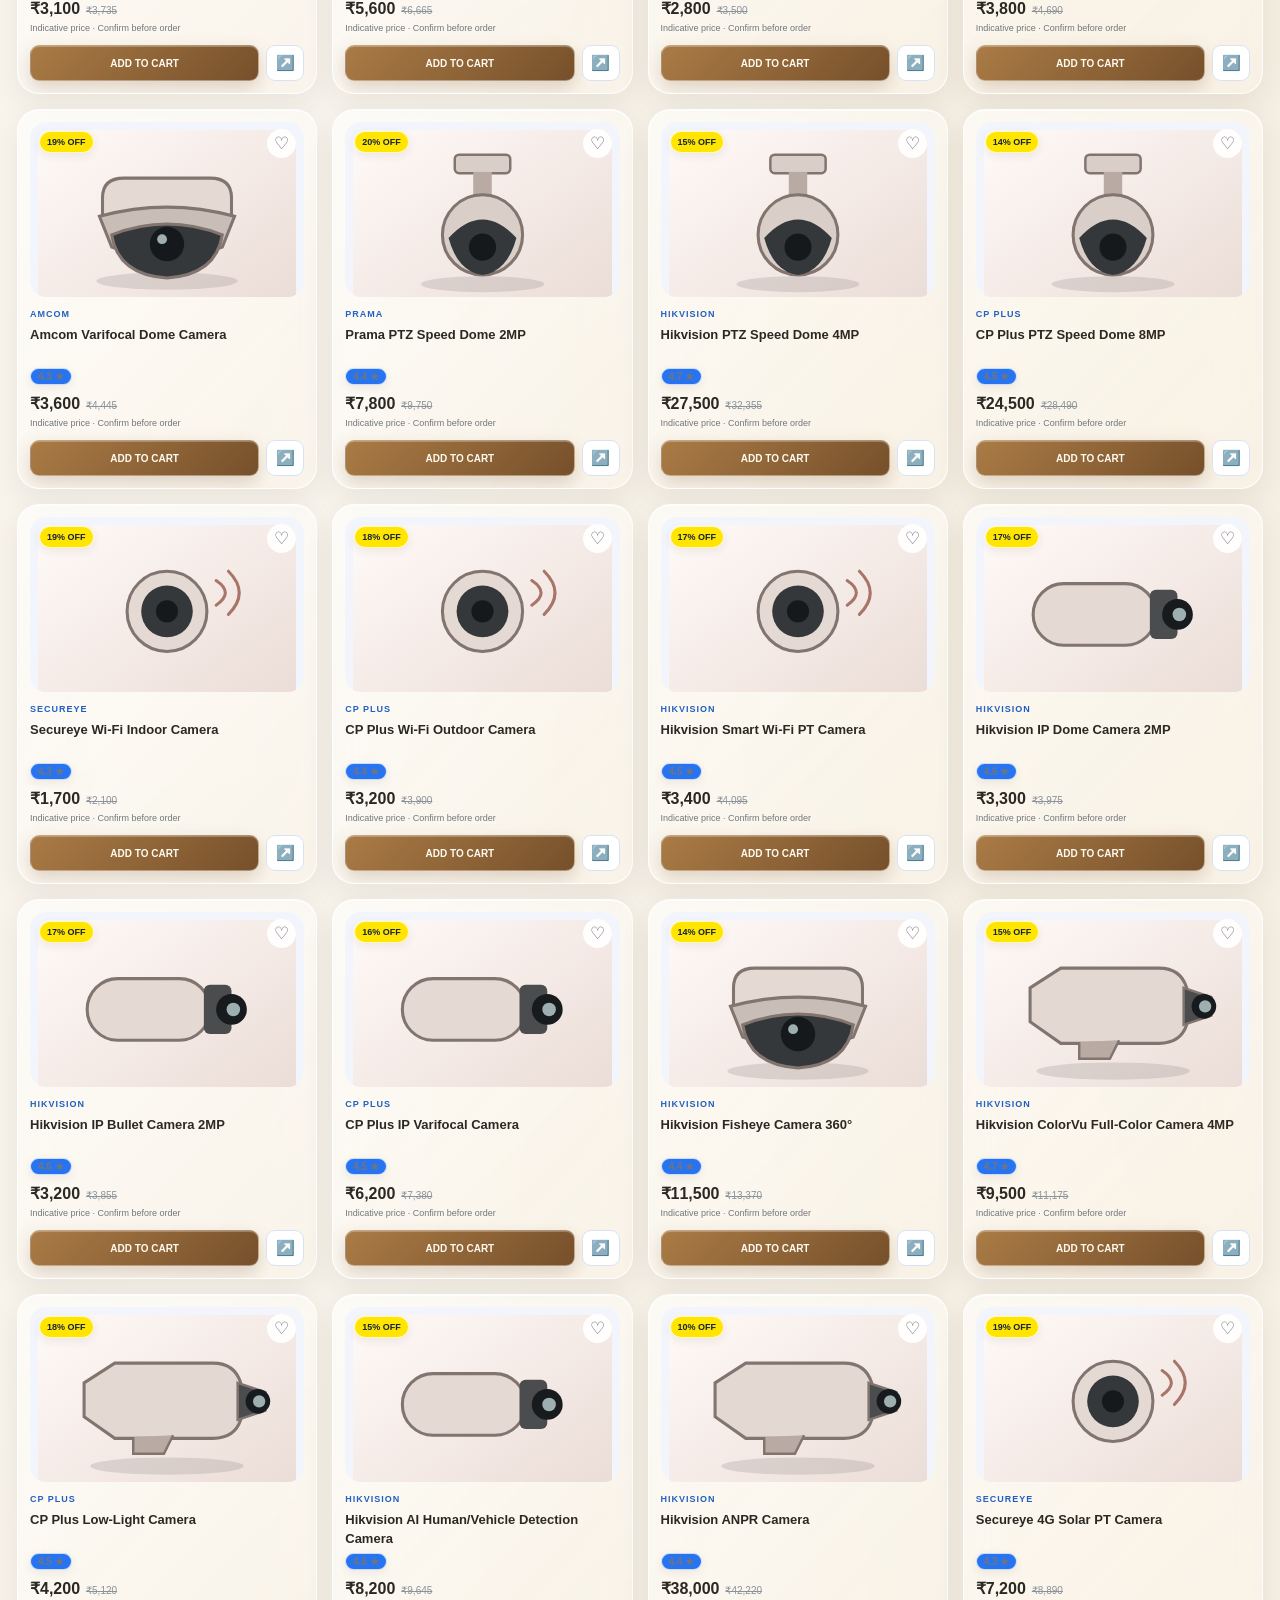
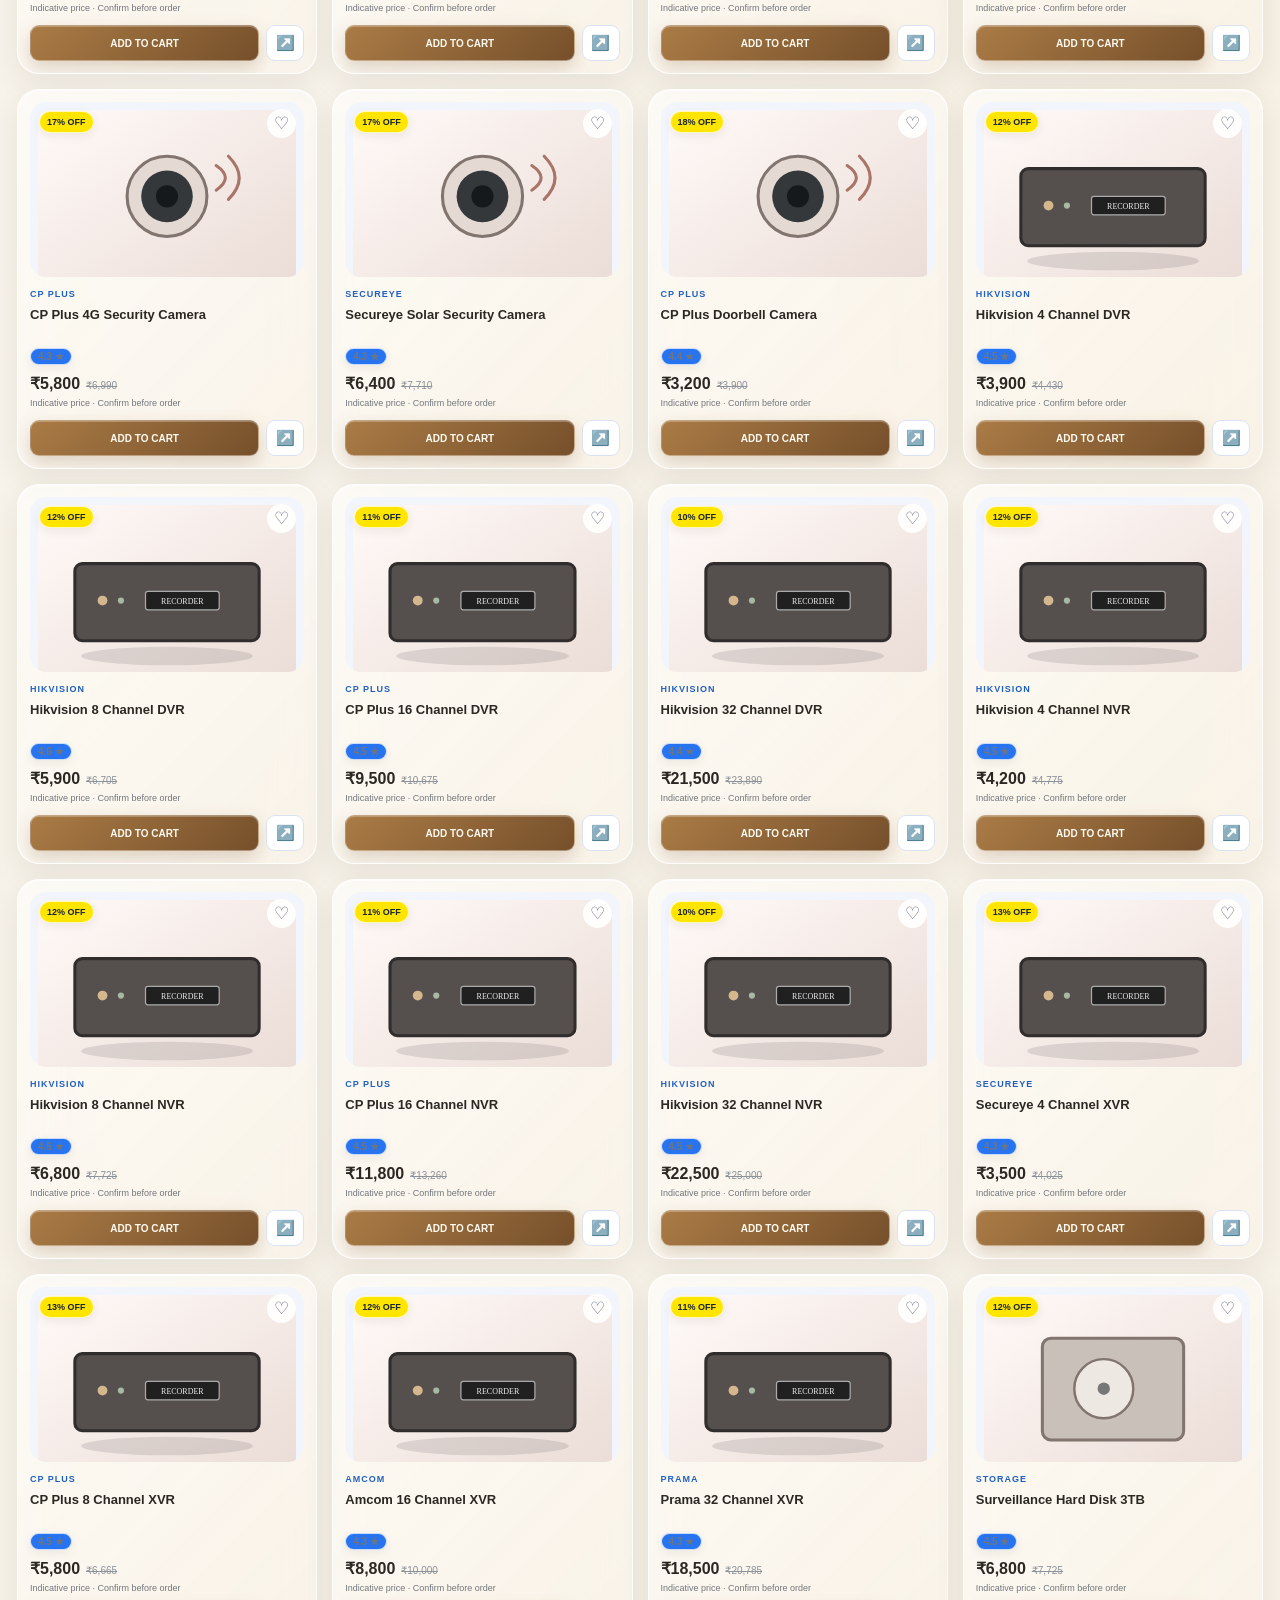
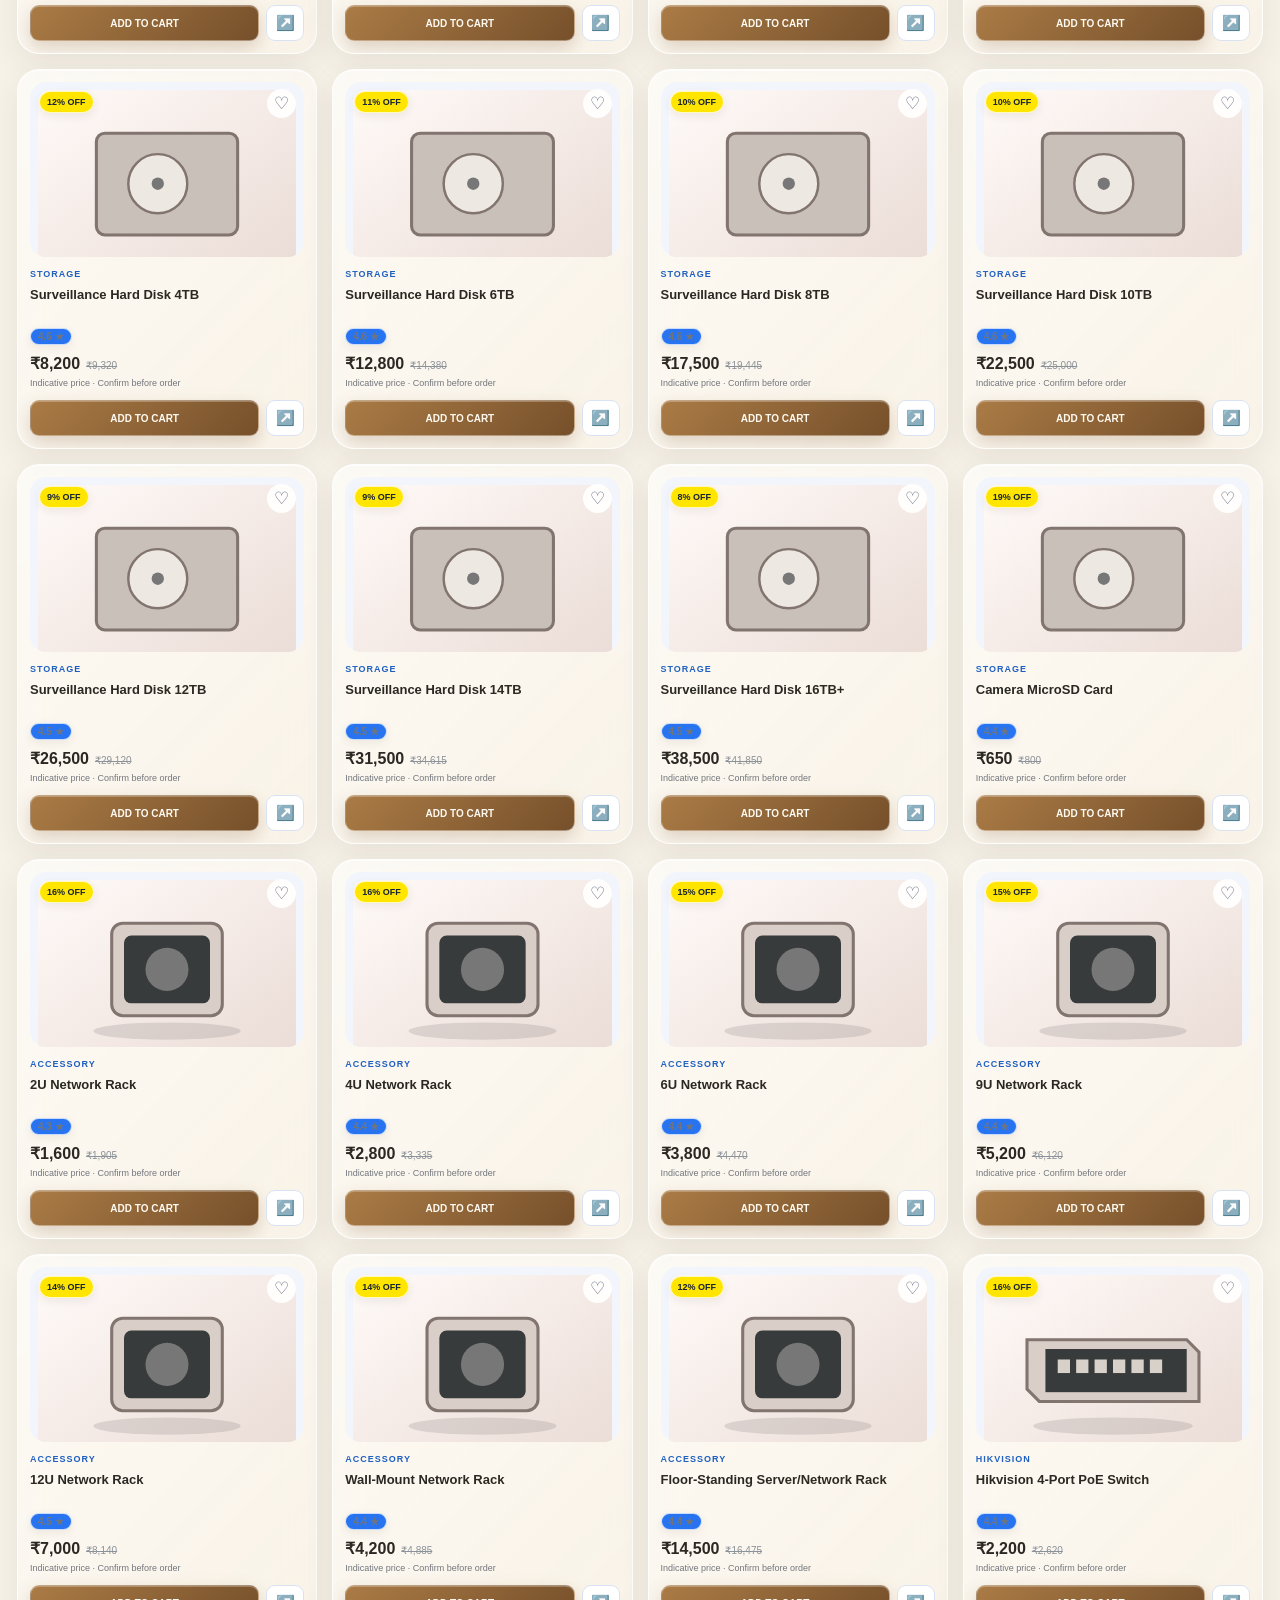
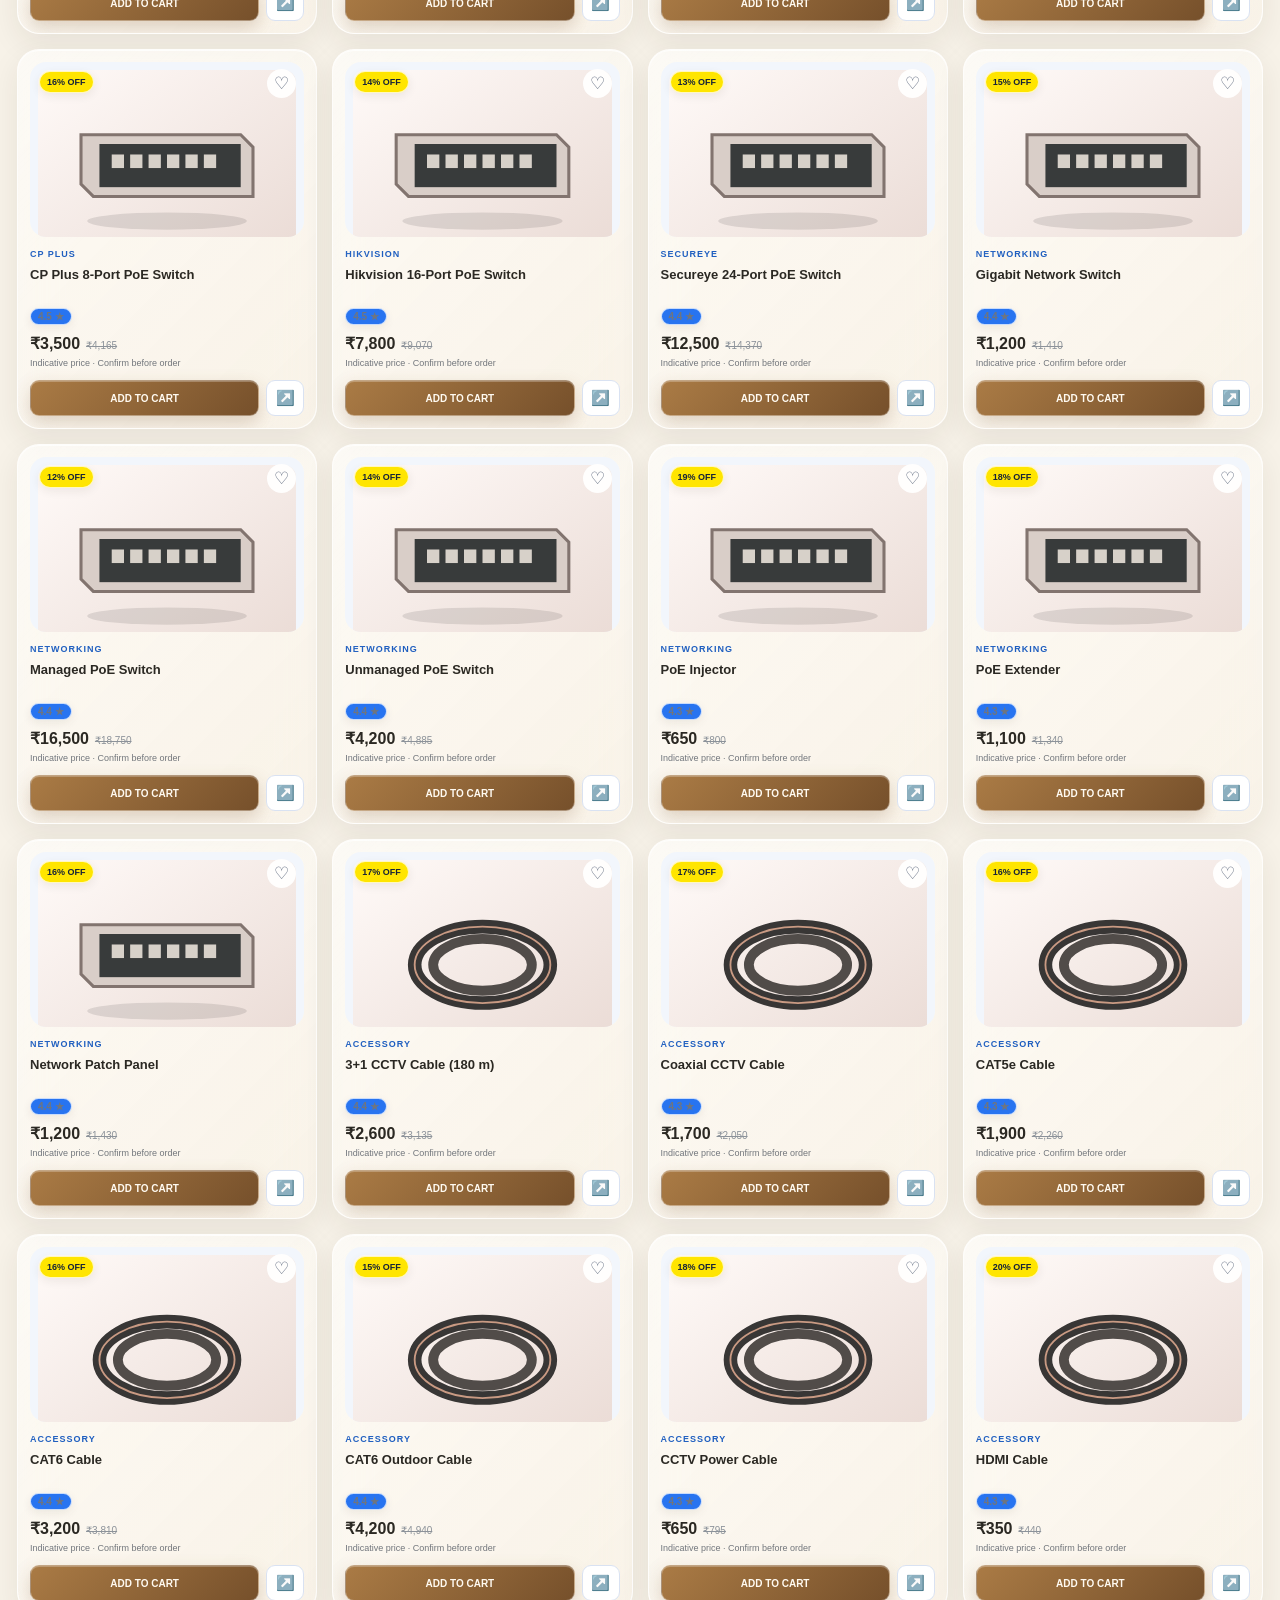
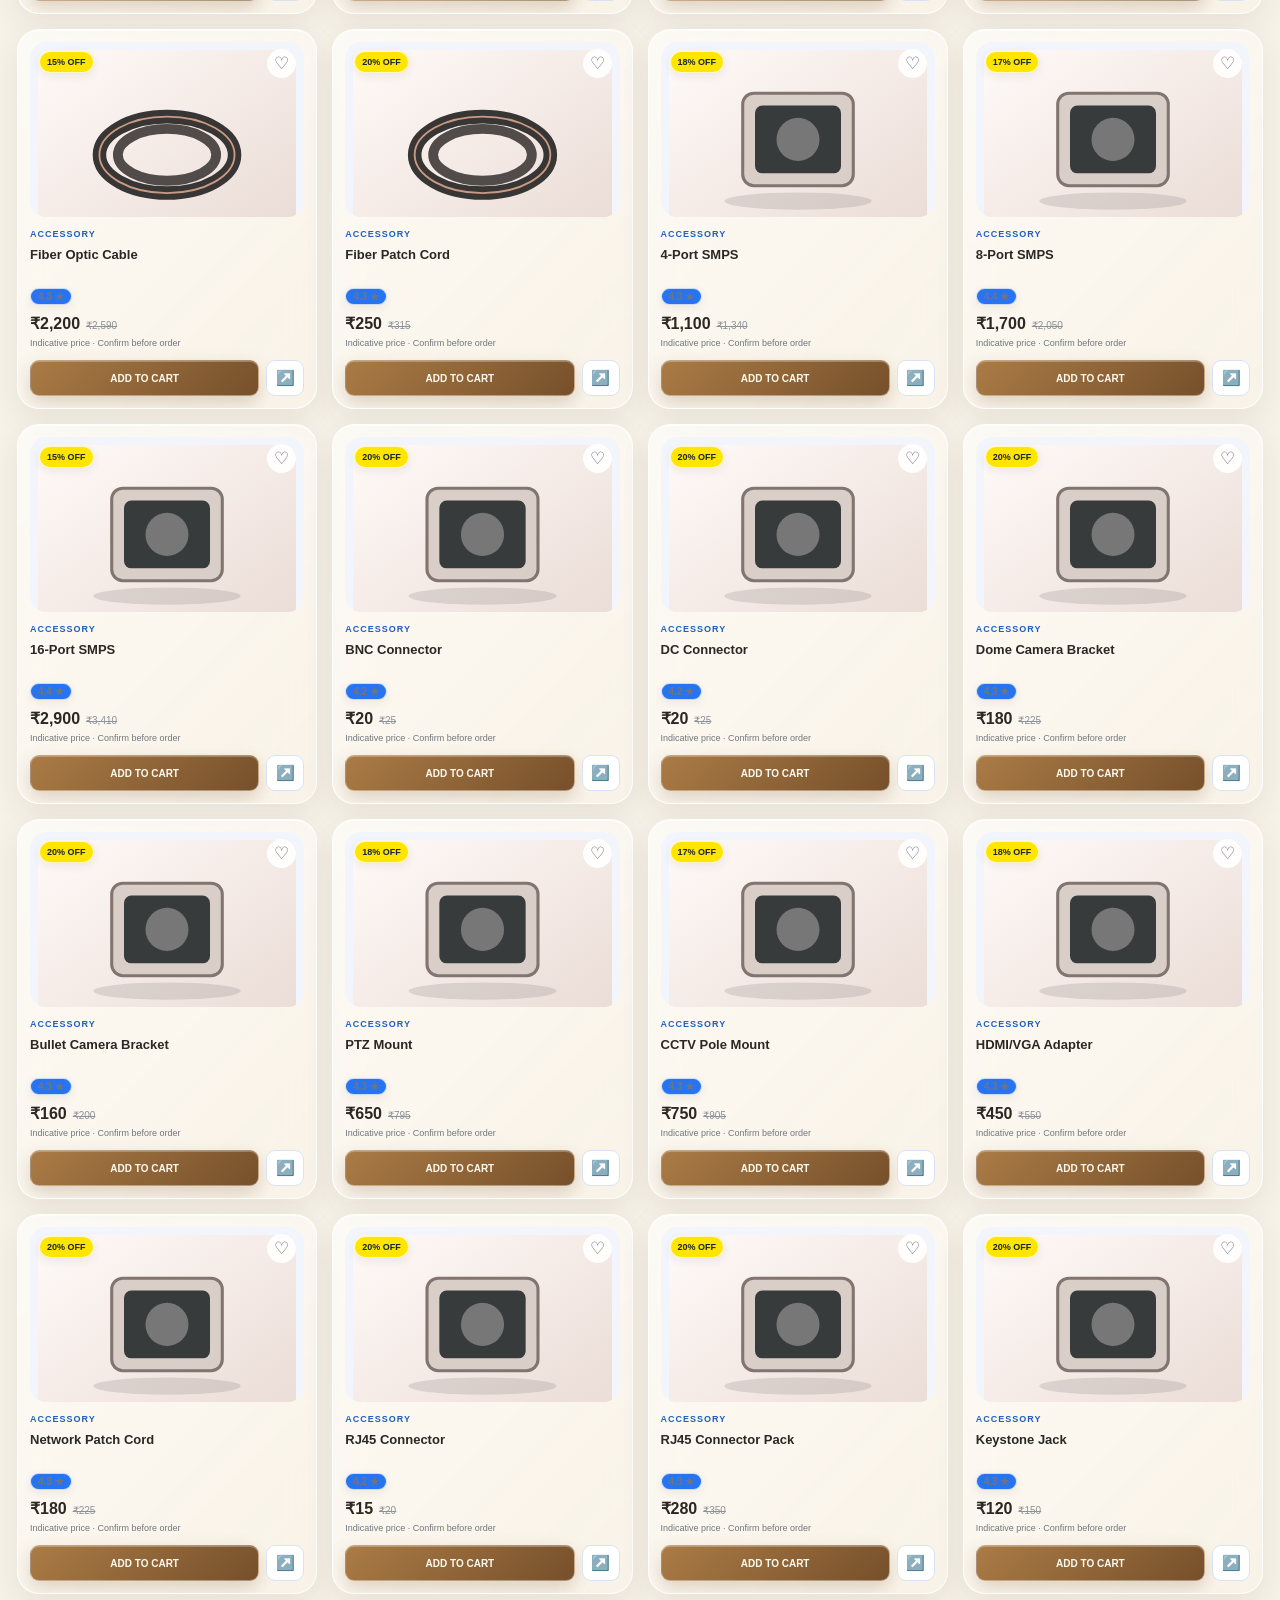
==== commit 6c9cc4e7: "Auto-save: 2026-10-10 19:37:25" ====
--- a/index.html
+++ b/index.html
@@ -1537,7 +1537,7 @@
  if(sort==="name")list.sort((a,b)=>a.name.localeCompare(b.name));
  const grid=document.getElementById("productGrid");
  grid.innerHTML=list.length?list.map(cardHTML).join(""):'<div class="no-products">No products found. Try another search, brand or category.</div>';
- grid.querySelectorAll(".inline-ad").forEach(ad => ad.remove());
+ 
 }
 function setFilter(filter,type,label){
  activeFilter=filter;activeType=type||"All";
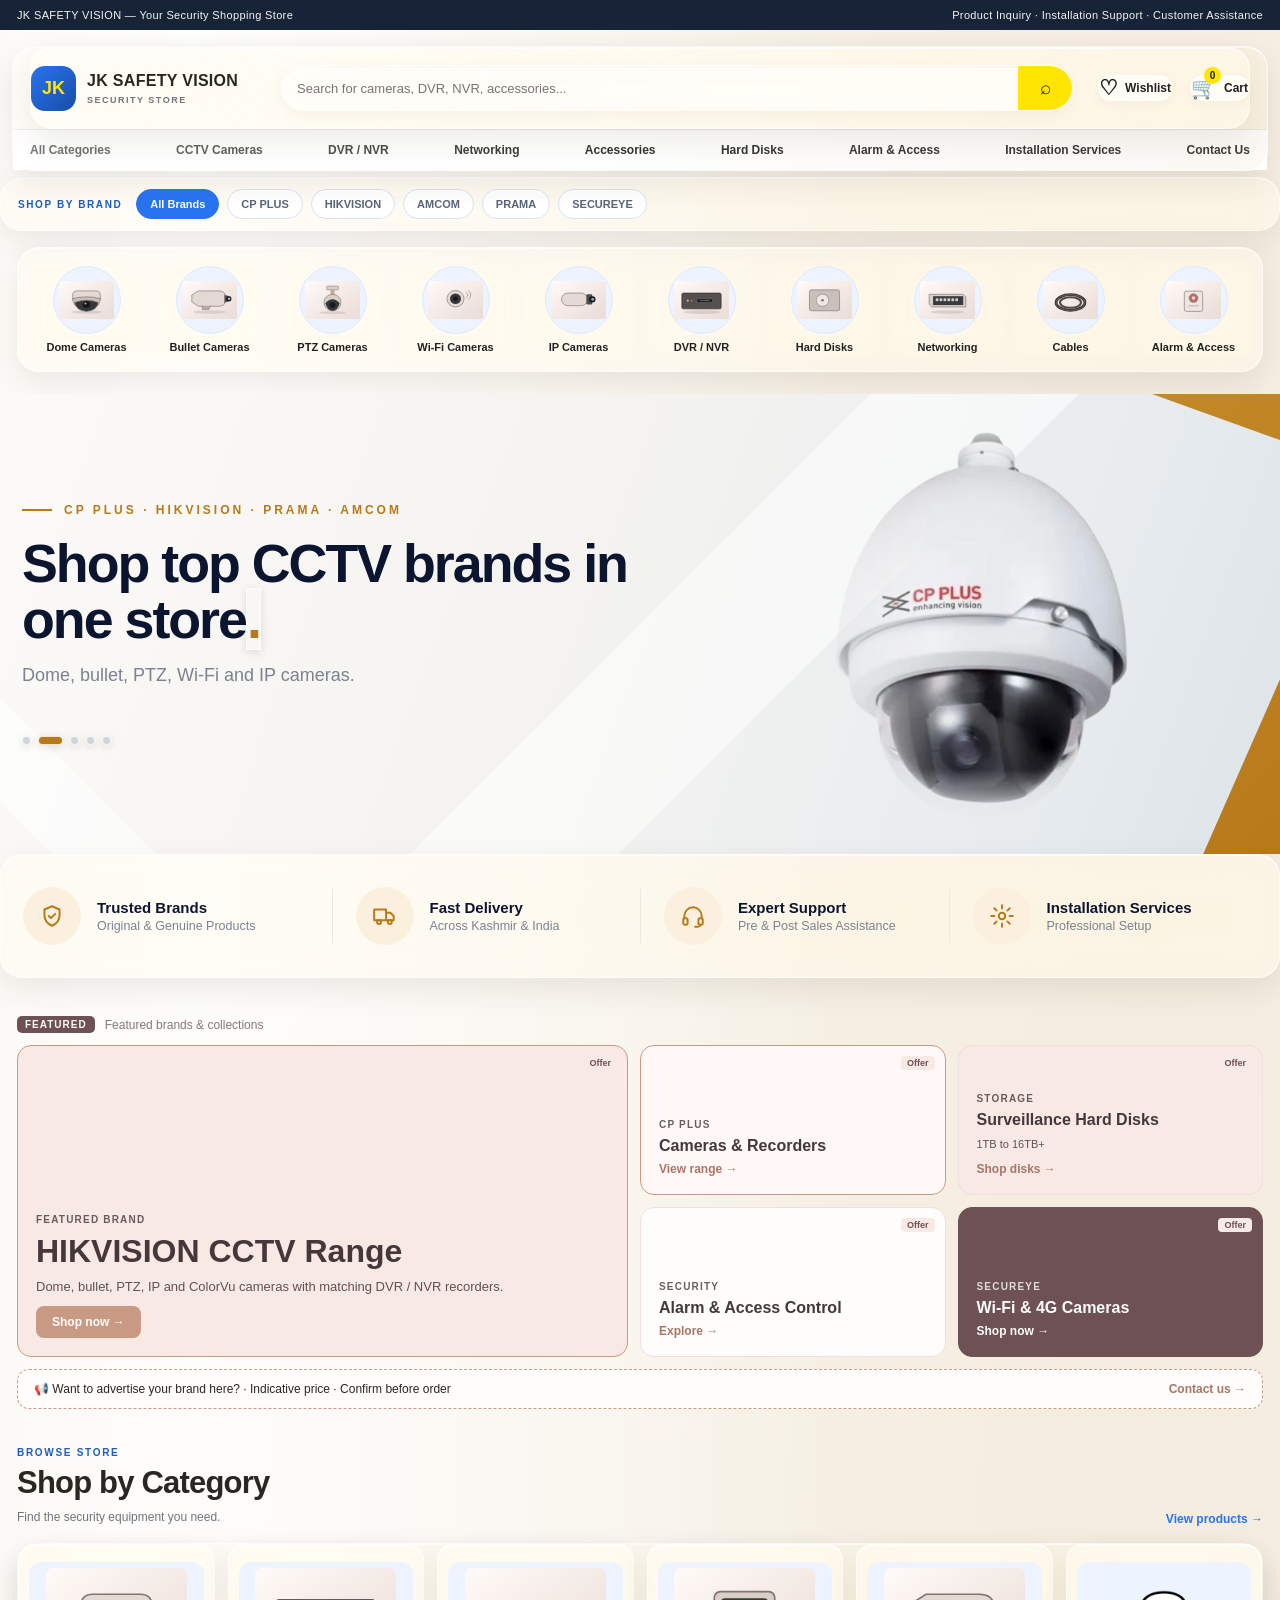
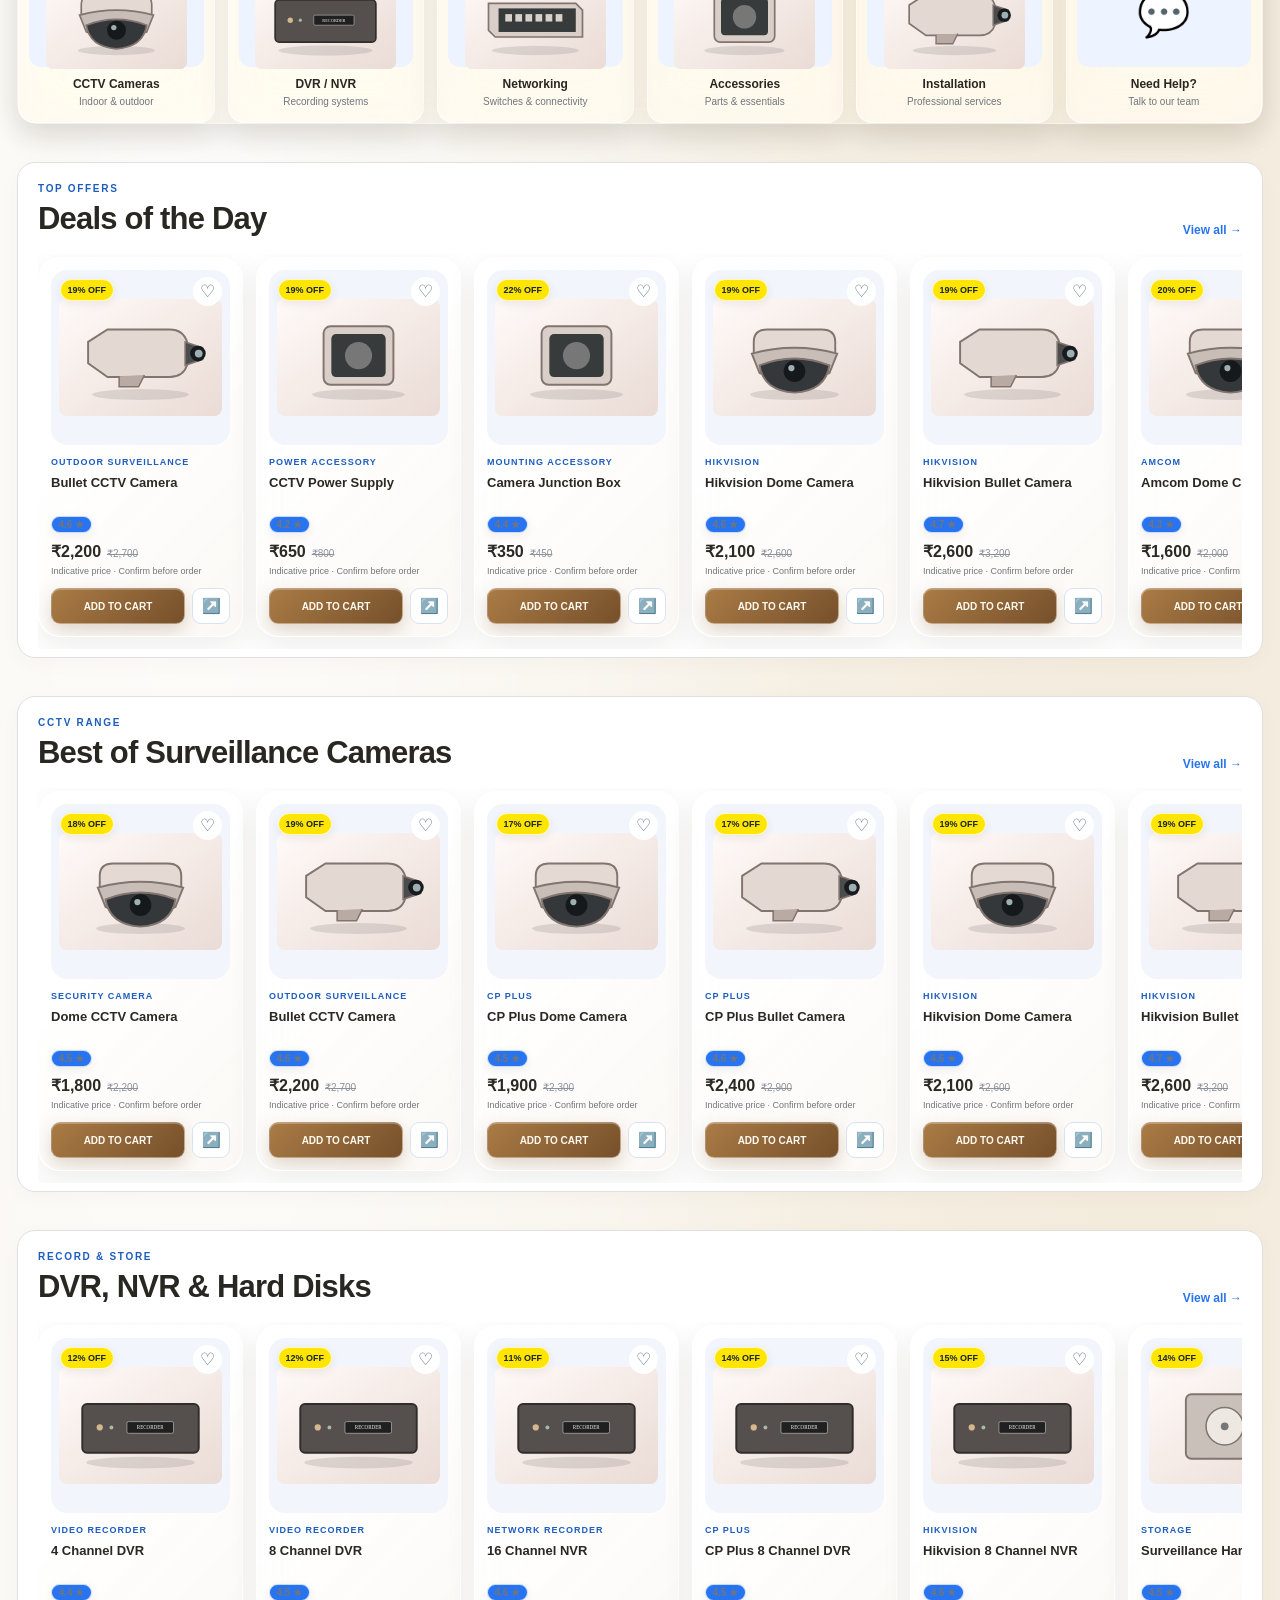
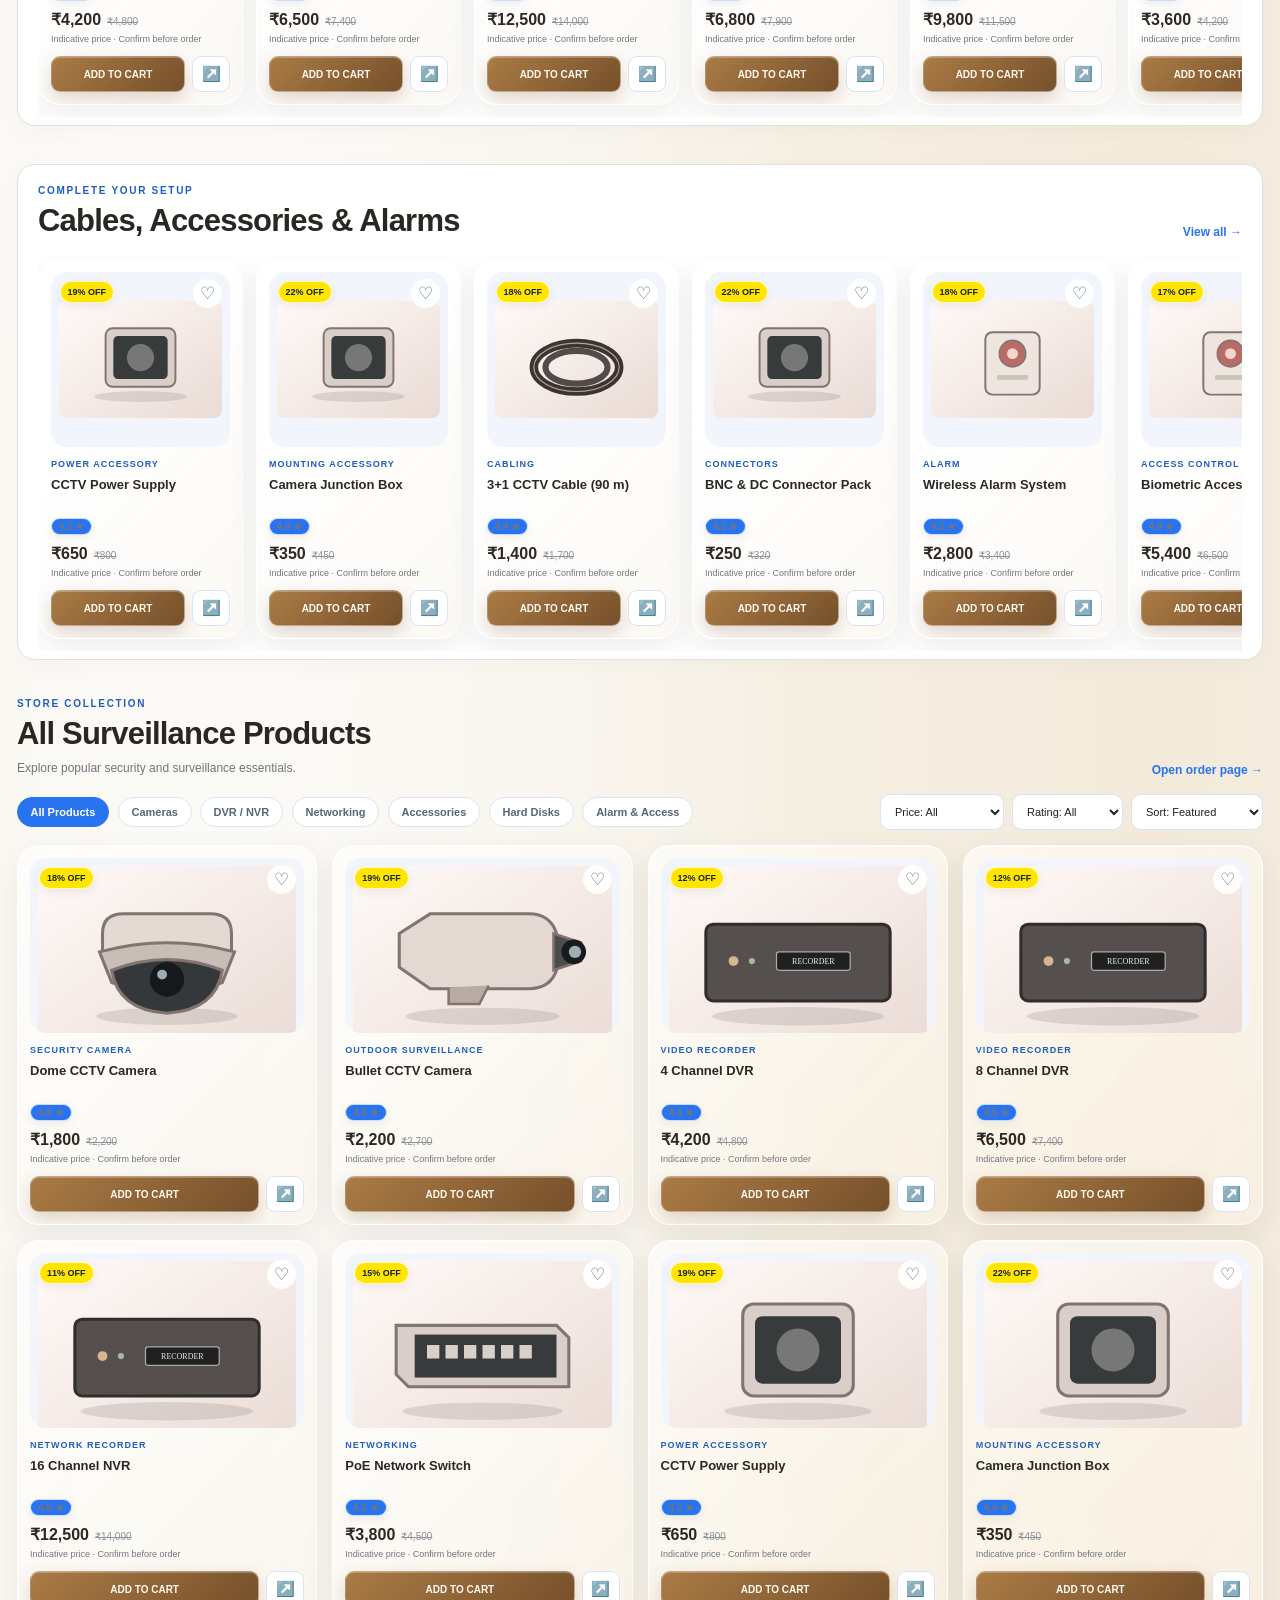
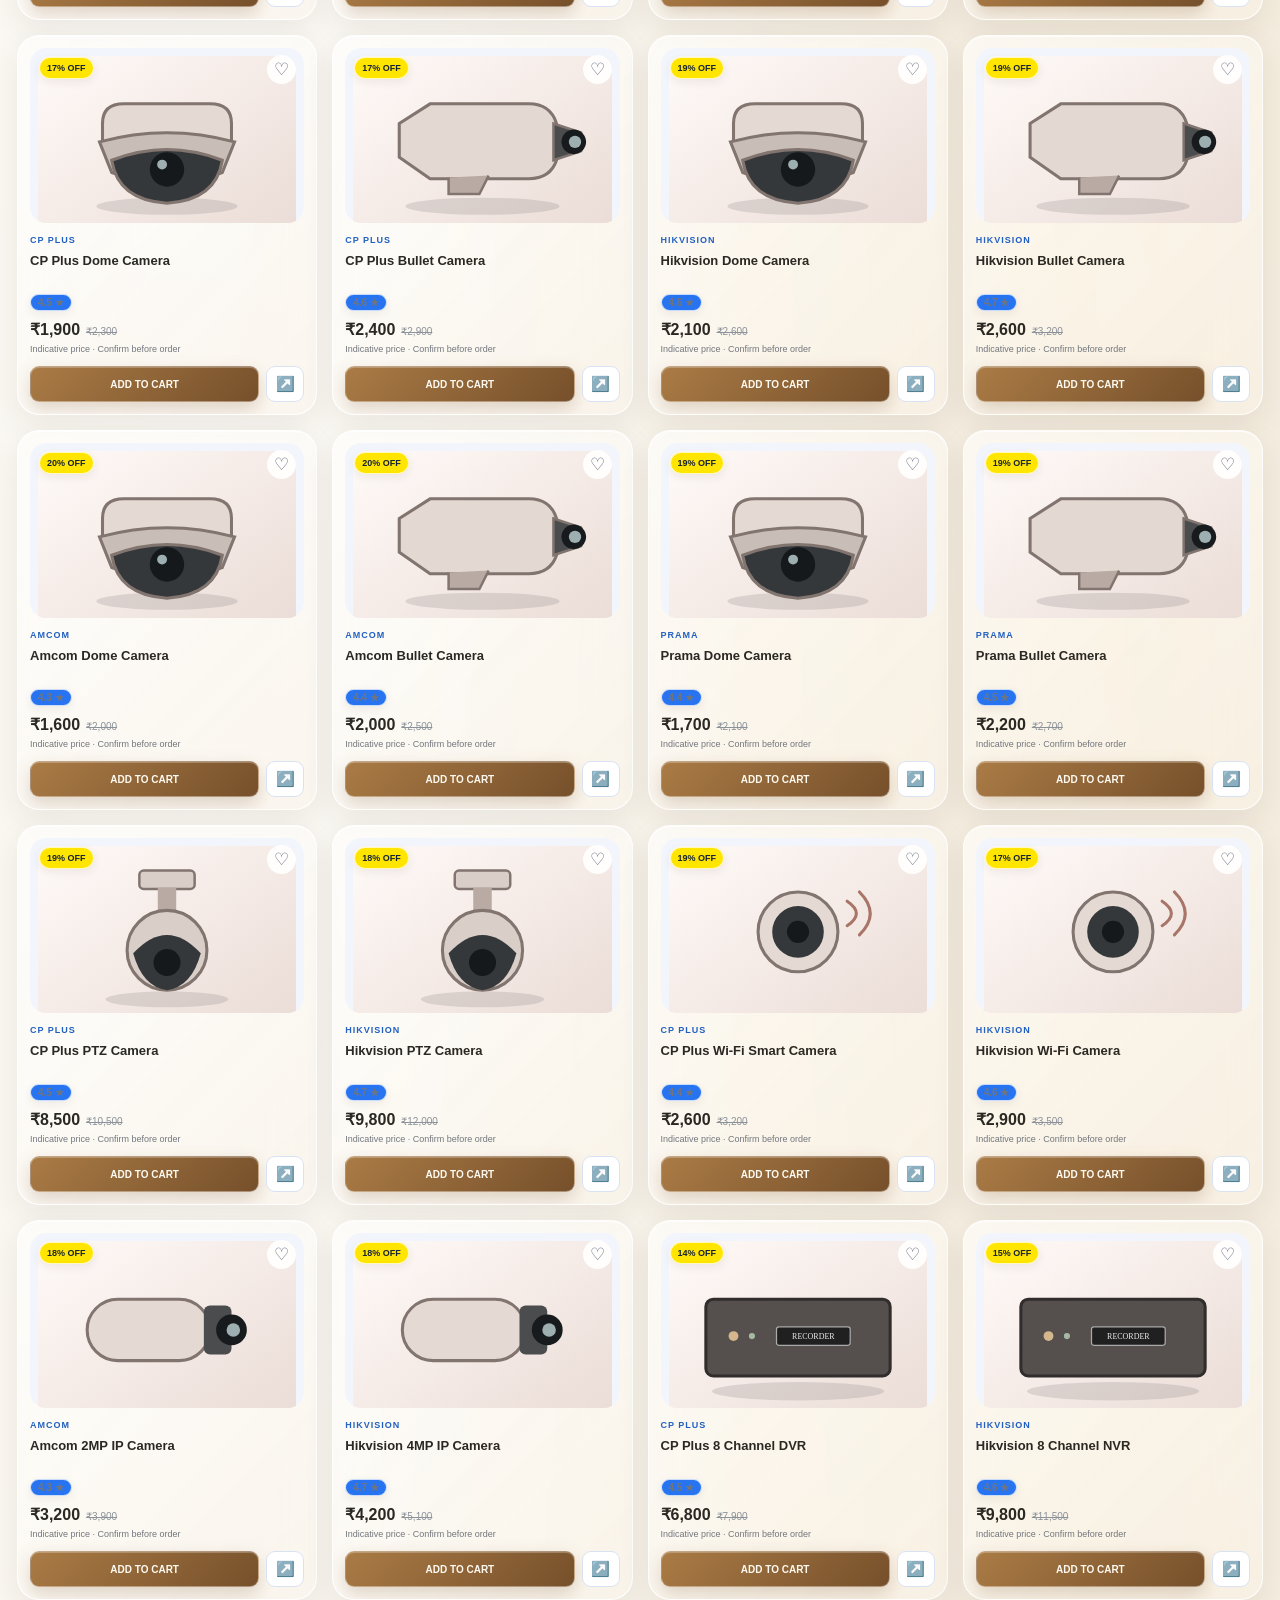
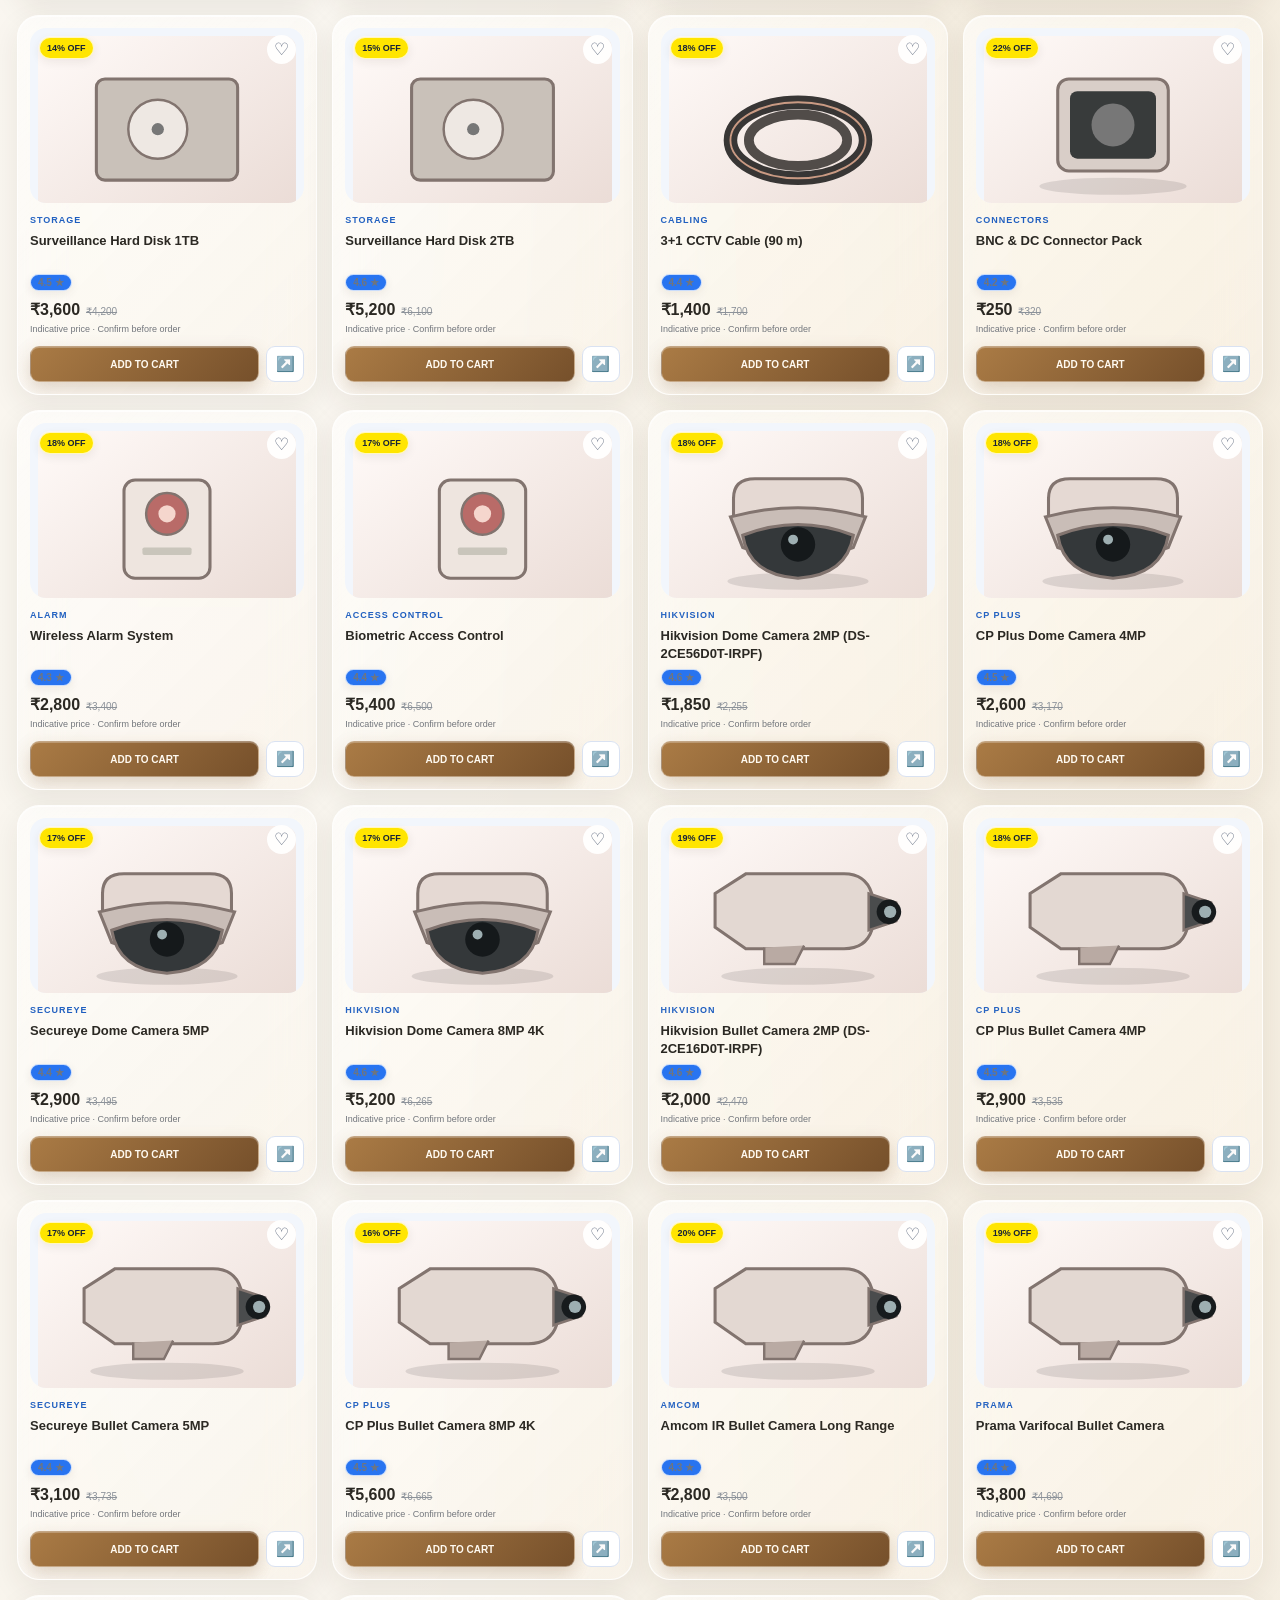
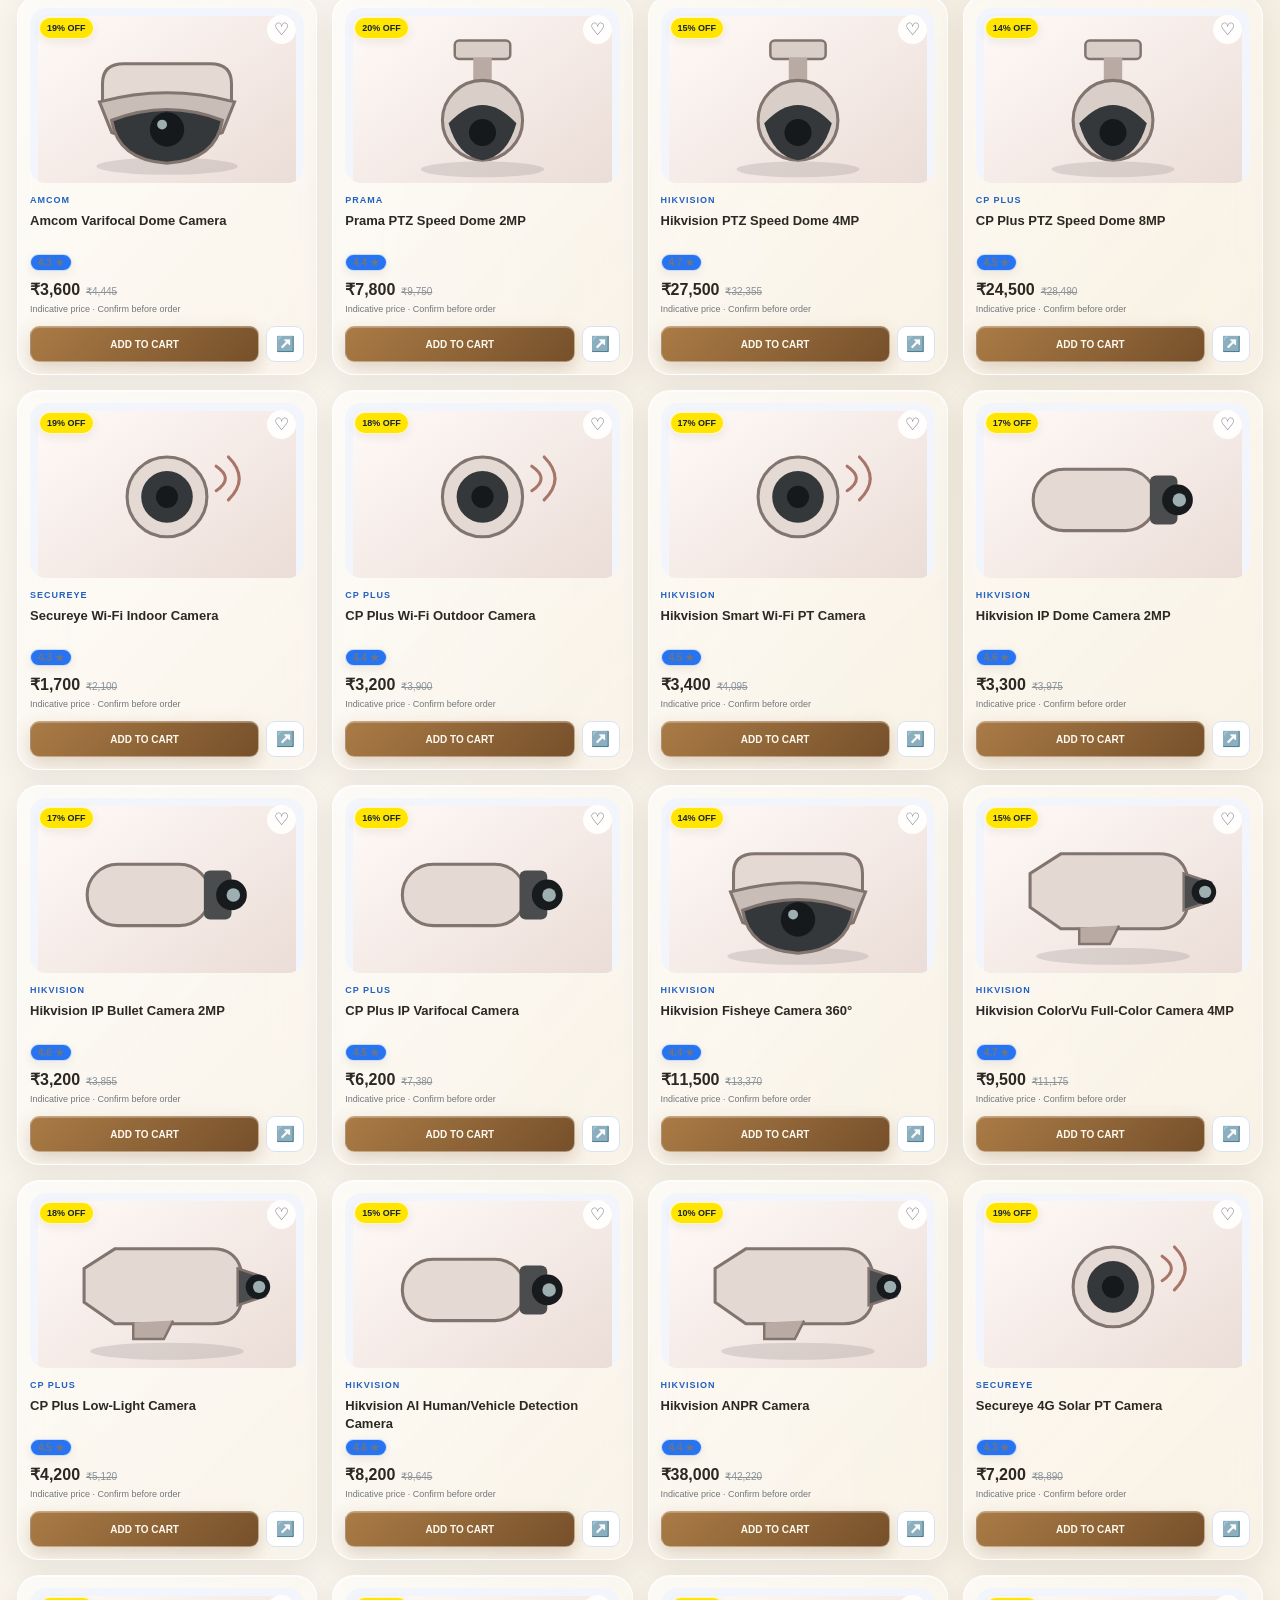
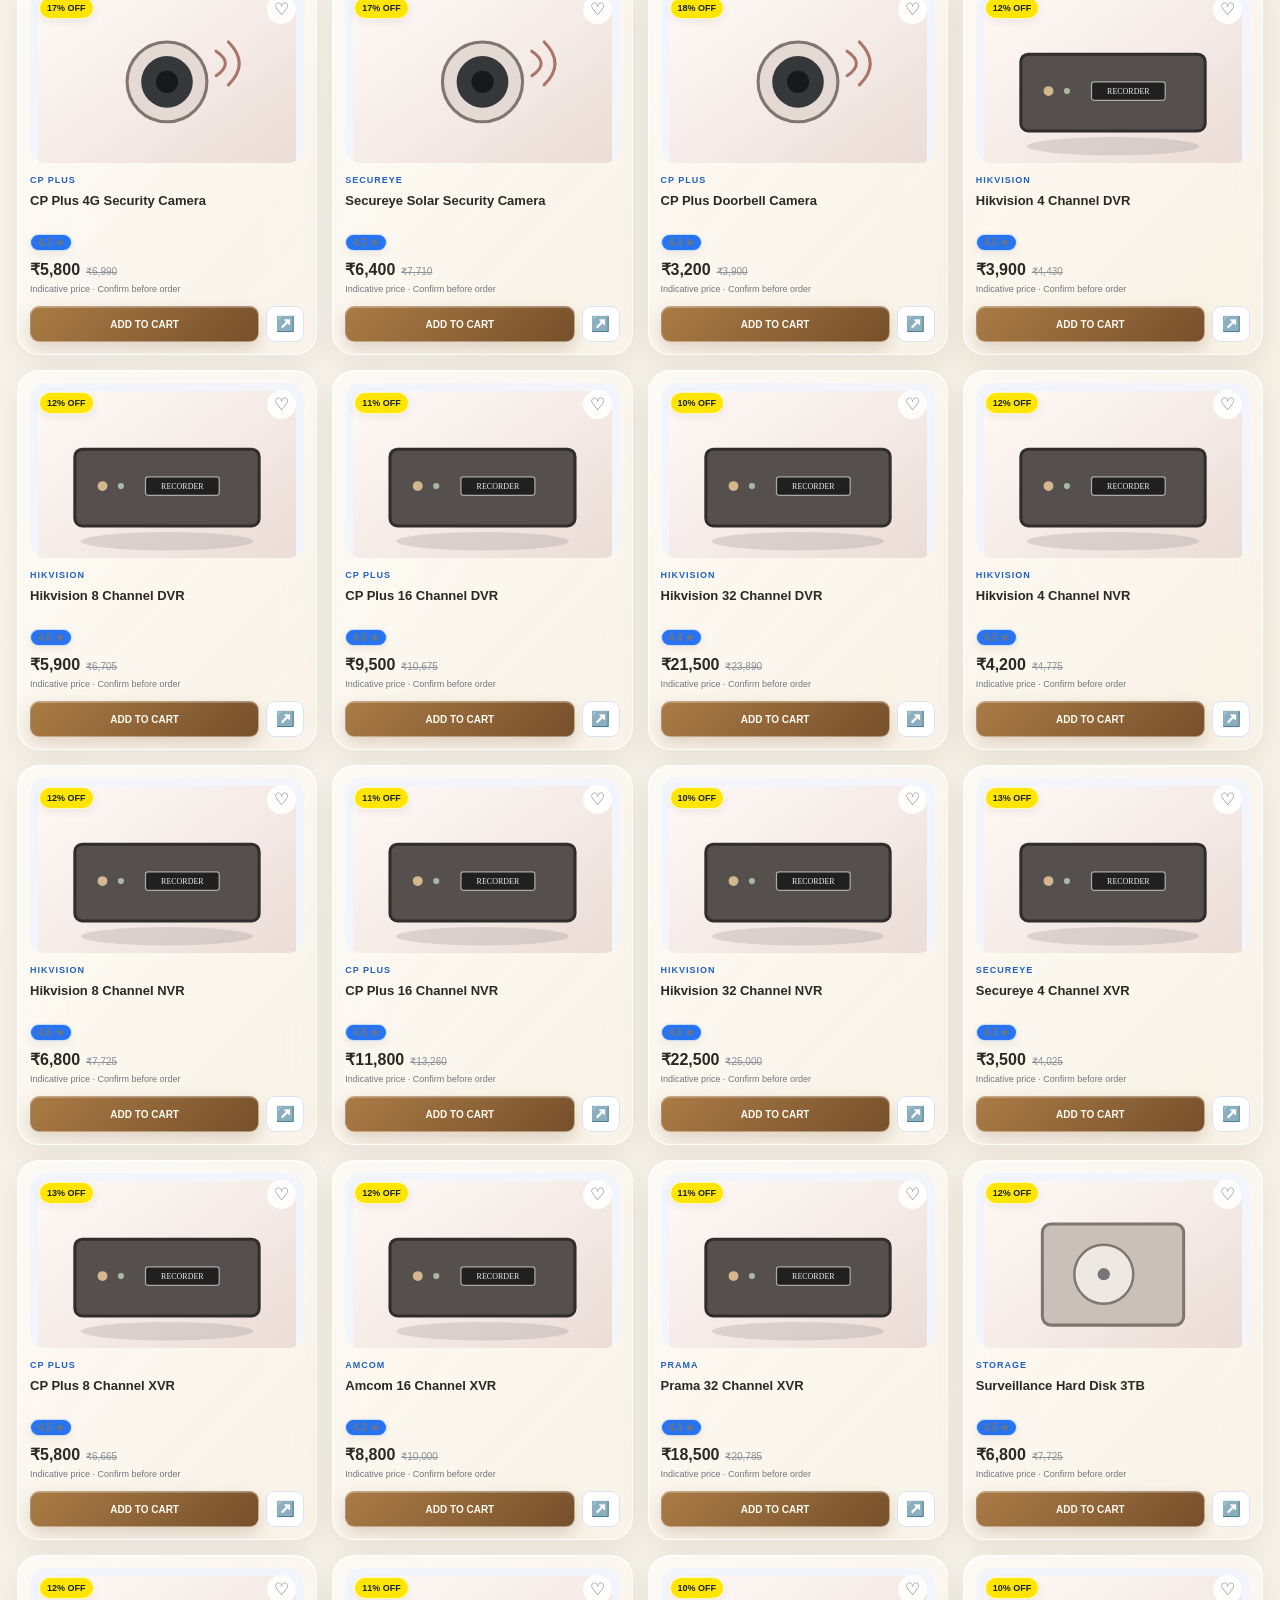
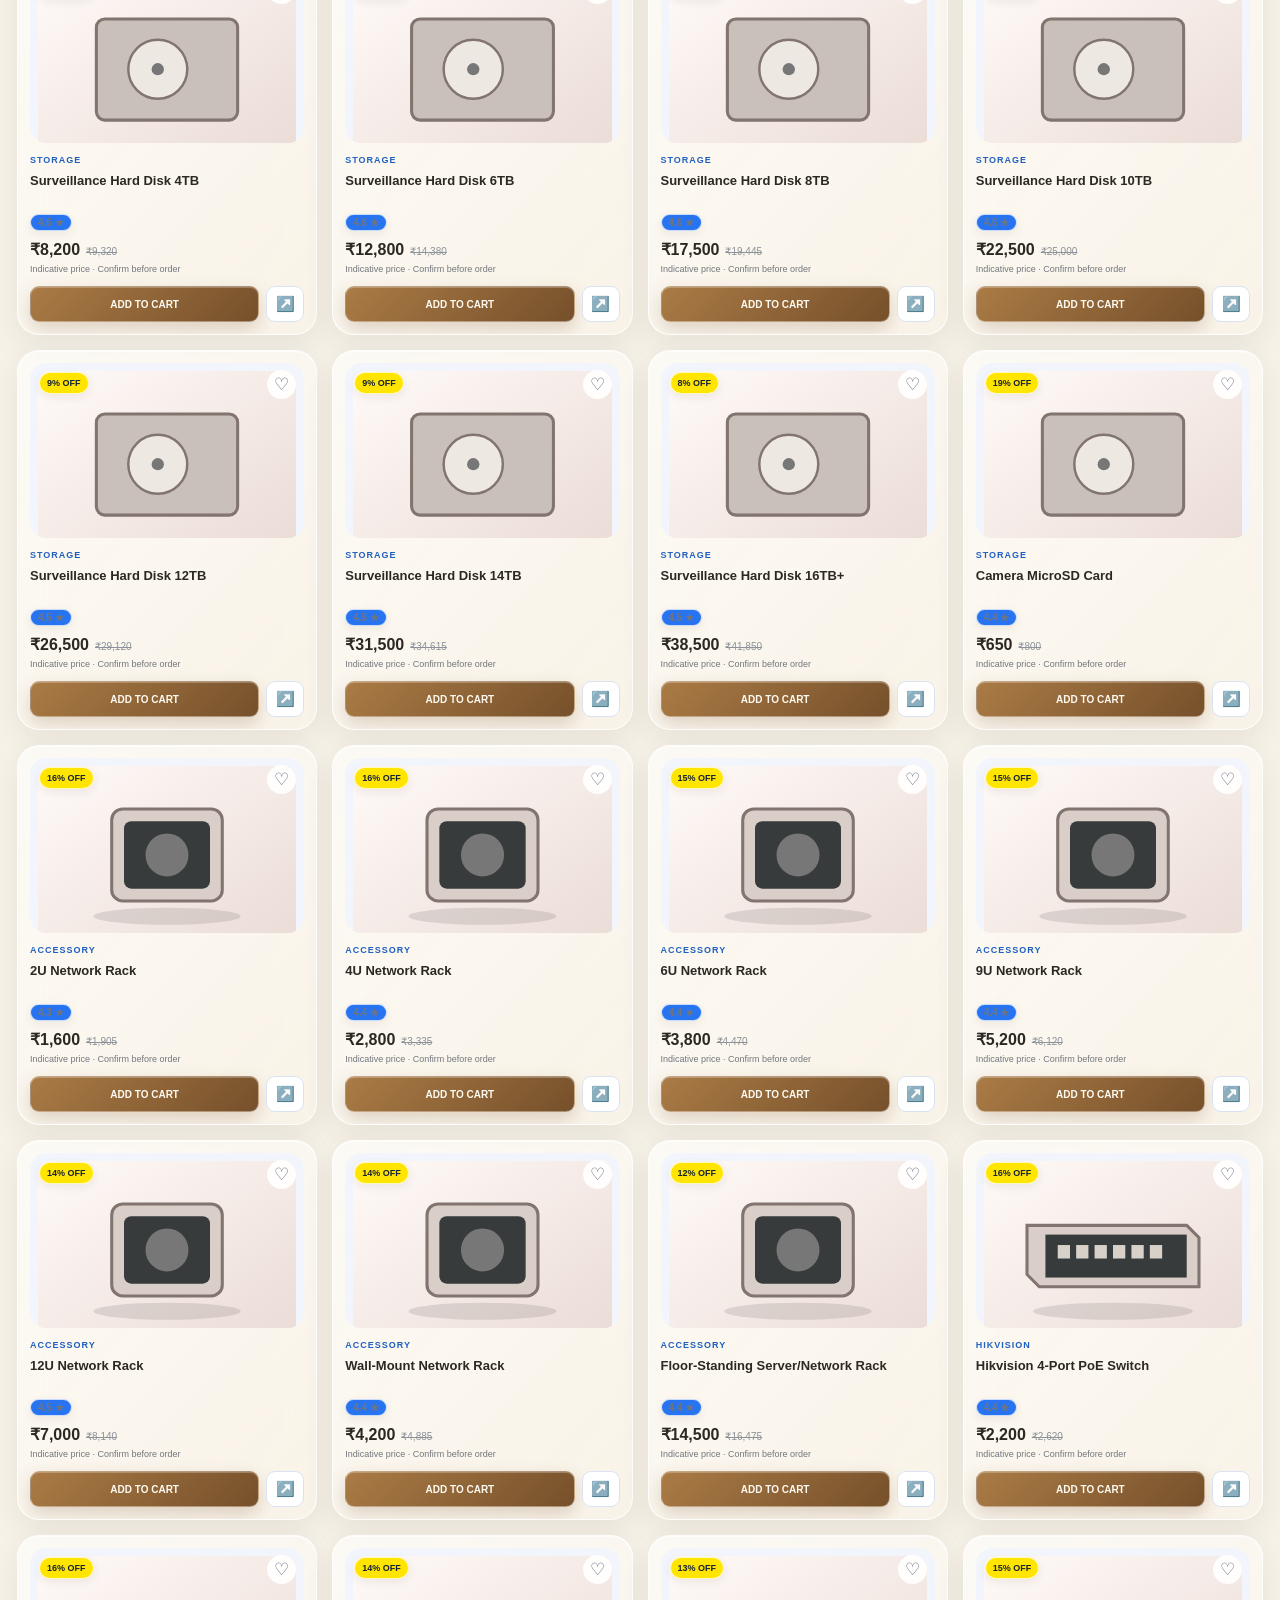
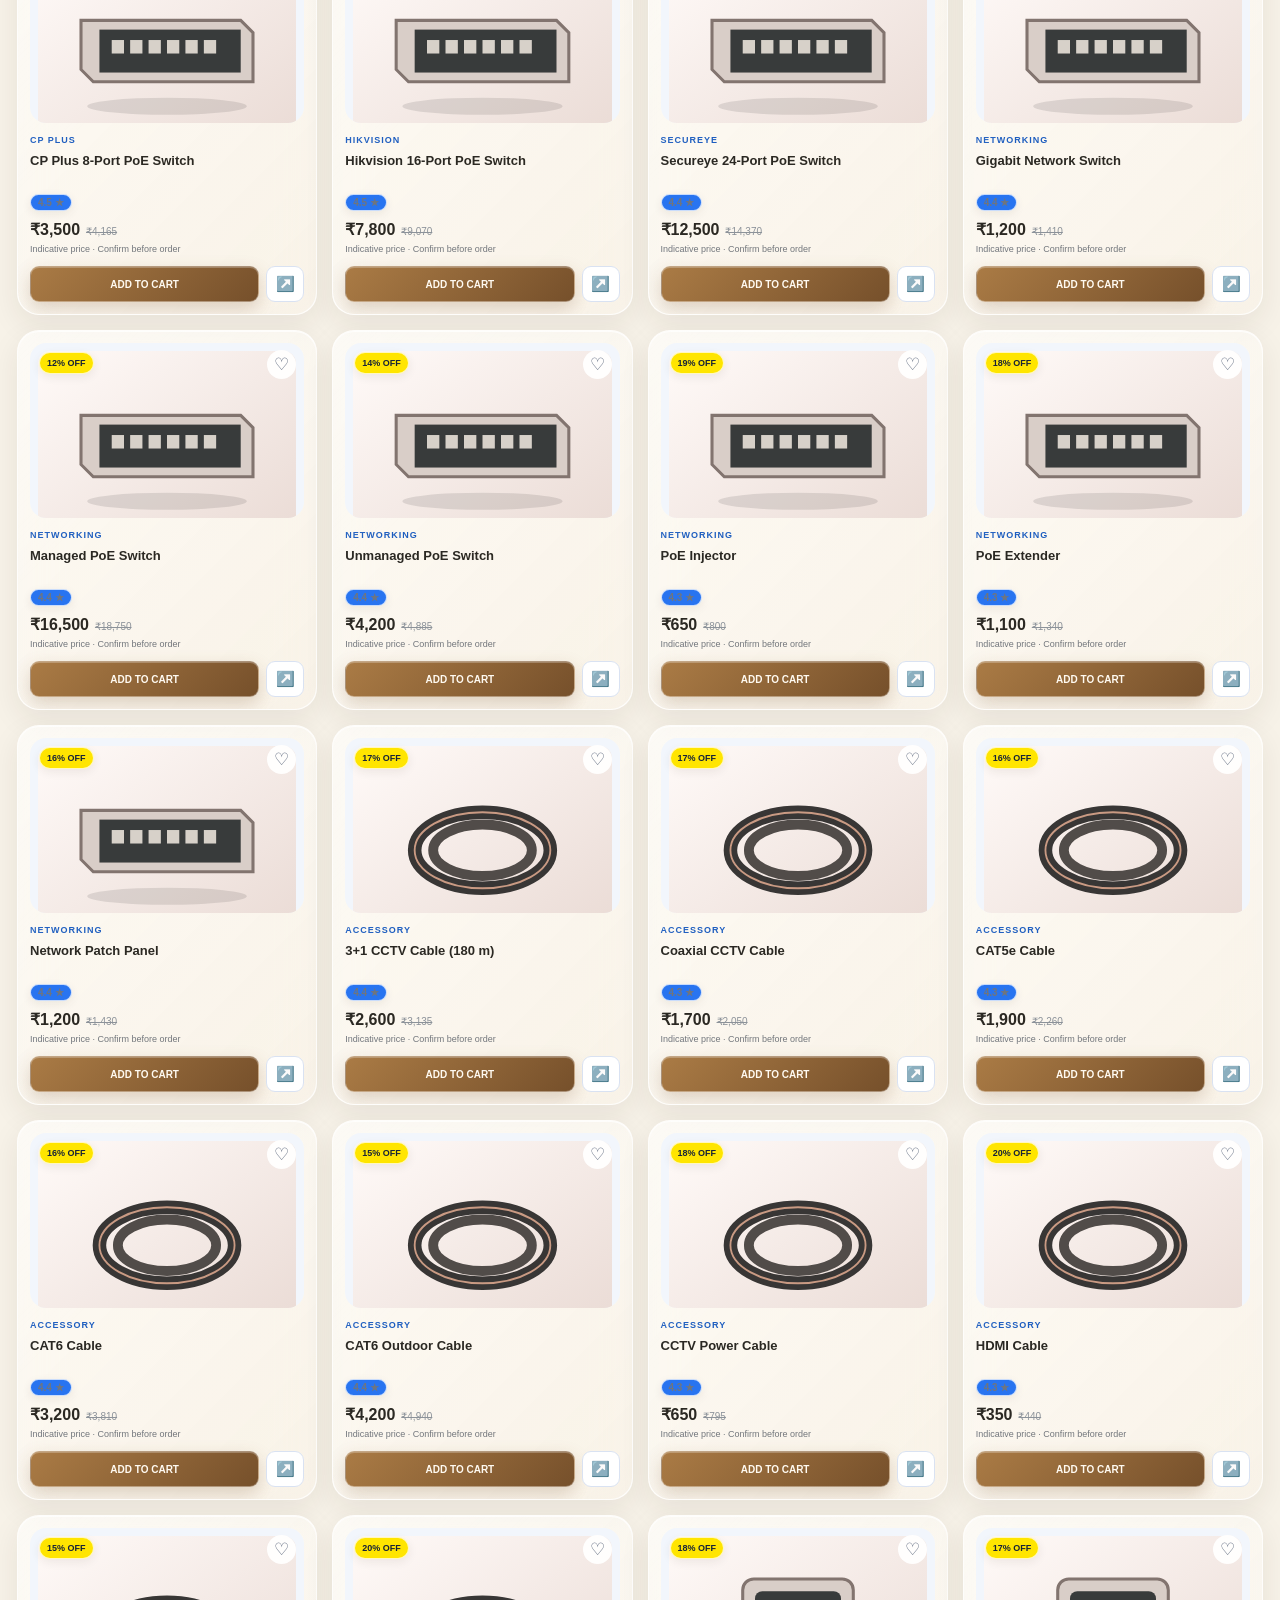
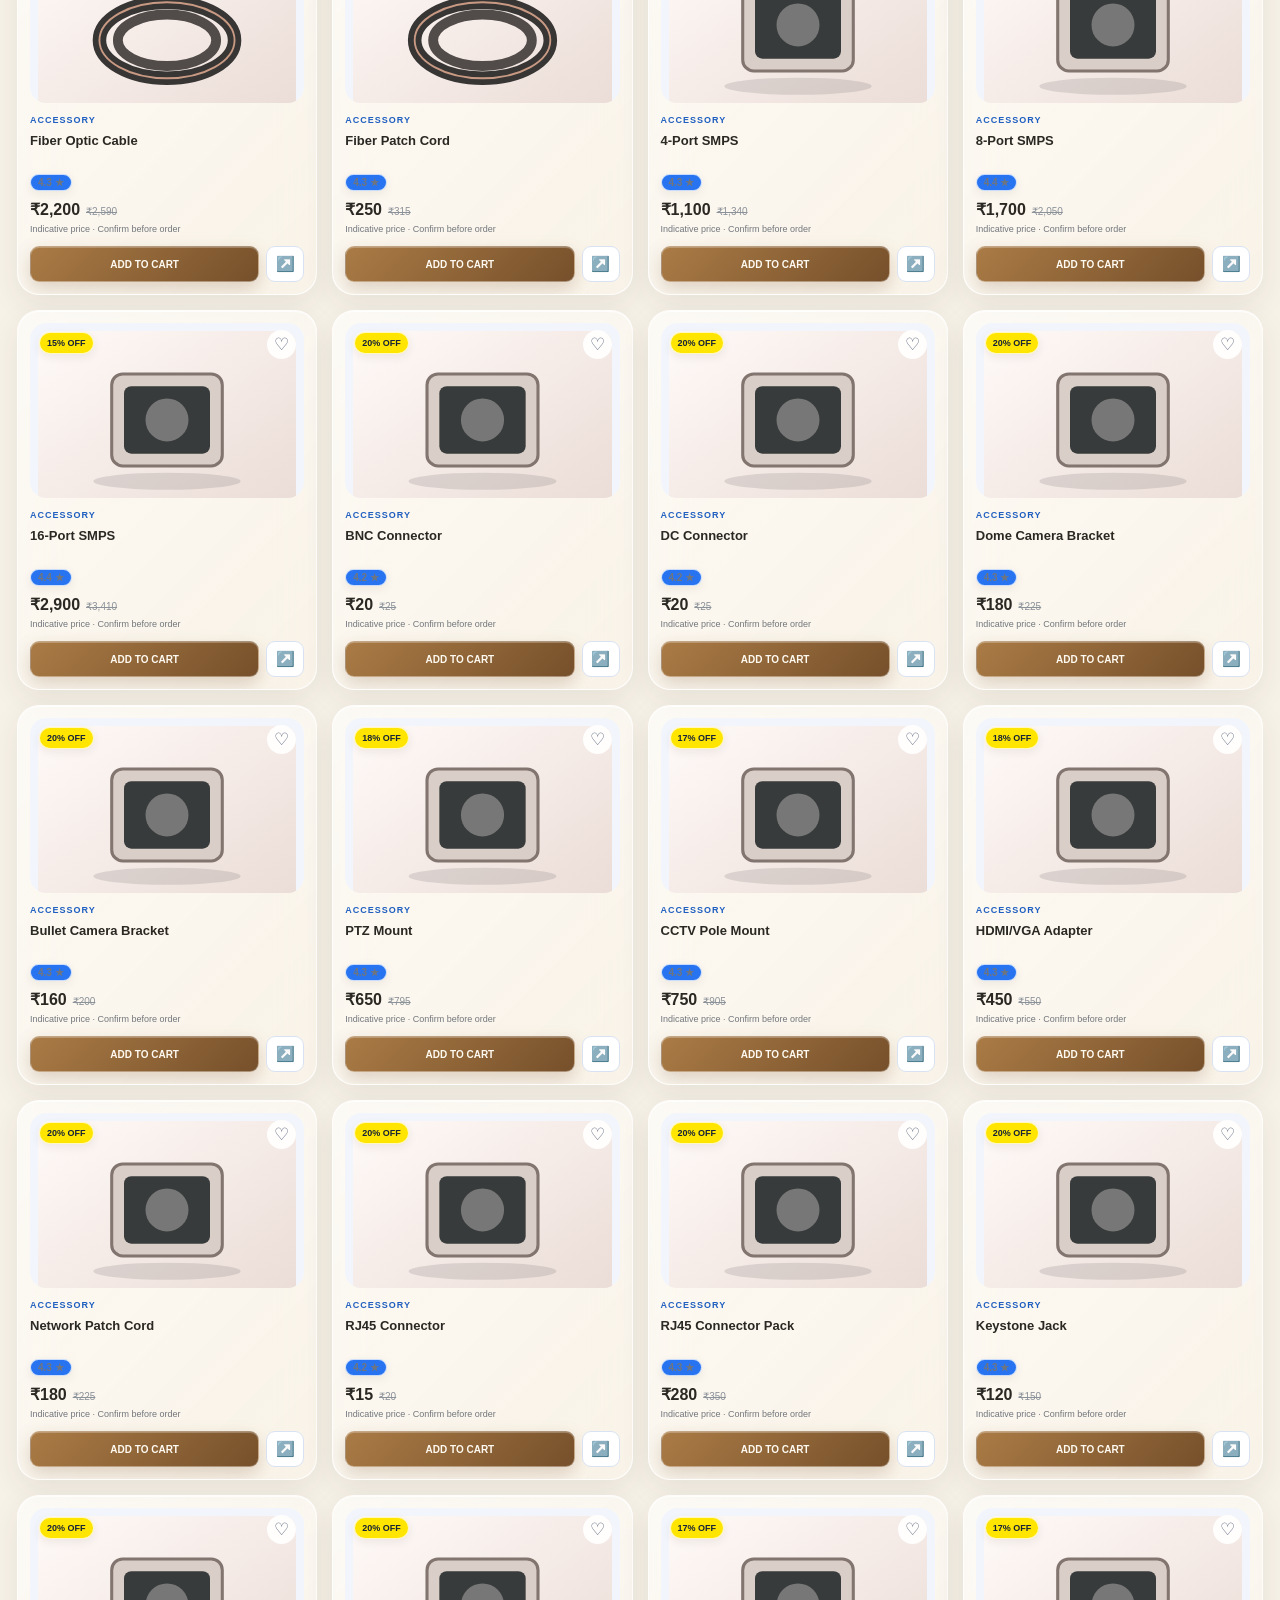
==== commit 0719f295: "Auto-save: 2026-10-10 19:50:38" ====
--- a/index.html
+++ b/index.html
@@ -1230,15 +1230,7 @@
     </div>
   </div>
 </section>
-<!-- TOP AD SPACE -->
-<section class="ad-space ad-top" aria-label="Advertisement">
-  <span class="ad-label">ADVERTISEMENT</span>
-  <div class="ad-placeholder">
-    <span>✨</span>
-    <h3>Your Brand, Your Offer</h3>
-    <p>Promotional banner will appear here.</p>
-  </div>
-</section>
+
 <main>
 <div class="container">
   <div class="cat-strip" id="catStrip" aria-label="Shop by product type"></div>
@@ -1330,7 +1322,20 @@
     </div>
     <div class="product-grid" id="productGrid"></div>
   </section>
-
+<!-- MID-PAGE ADVERTISEMENT -->
+<section class="ad-space ad-mid" id="midPageAd" aria-label="Advertisement">
+  <span class="ad-label">ADVERTISEMENT</span>
+  <div class="ad-placeholder">
+    <span class="ad-sparkle">✦</span>
+    <div class="ad-content">
+      <span class="section-kicker">SPECIAL OFFER</span>
+      <h2>Your Brand, Your Offer</h2>
+      <p>Promote your security products and special offers here.</p>
+      <a href="order.html" class="btn">Explore Products →</a>
+    </div>
+    <span class="ad-side-label">JK SAFETY VISION</span>
+  </div>
+</section>
   <section class="promo">
     <div><span class="section-kicker">Need a complete setup?</span><h2>Build your security system with our team.</h2><p>Tell us about your home, shop or office. We can help you understand the products and installation requirements.</p></div>
     <a class="btn" href="contact.html">Request Assistance →</a>
@@ -1537,7 +1542,26 @@
  if(sort==="name")list.sort((a,b)=>a.name.localeCompare(b.name));
  const grid=document.getElementById("productGrid");
  grid.innerHTML=list.length?list.map(cardHTML).join(""):'<div class="no-products">No products found. Try another search, brand or category.</div>';
- 
+ if (list.length > 4) {
+  const cards = list.map(cardHTML);
+  const output = [];
+
+  cards.forEach((card, index) => {
+    output.push(card);
+
+    if ((index + 1) % 4 === 0 && index < cards.length - 1) {
+      output.push(`
+        <div class="inline-ad">
+          <span class="ad-label">ADVERTISEMENT</span>
+          <h3>Promote Your Brand</h3>
+          <p>Featured offers and security solutions</p>
+        </div>
+      `);
+    }
+  });
+
+  grid.innerHTML = output.join("");
+}
 }
 function setFilter(filter,type,label){
  activeFilter=filter;activeType=type||"All";
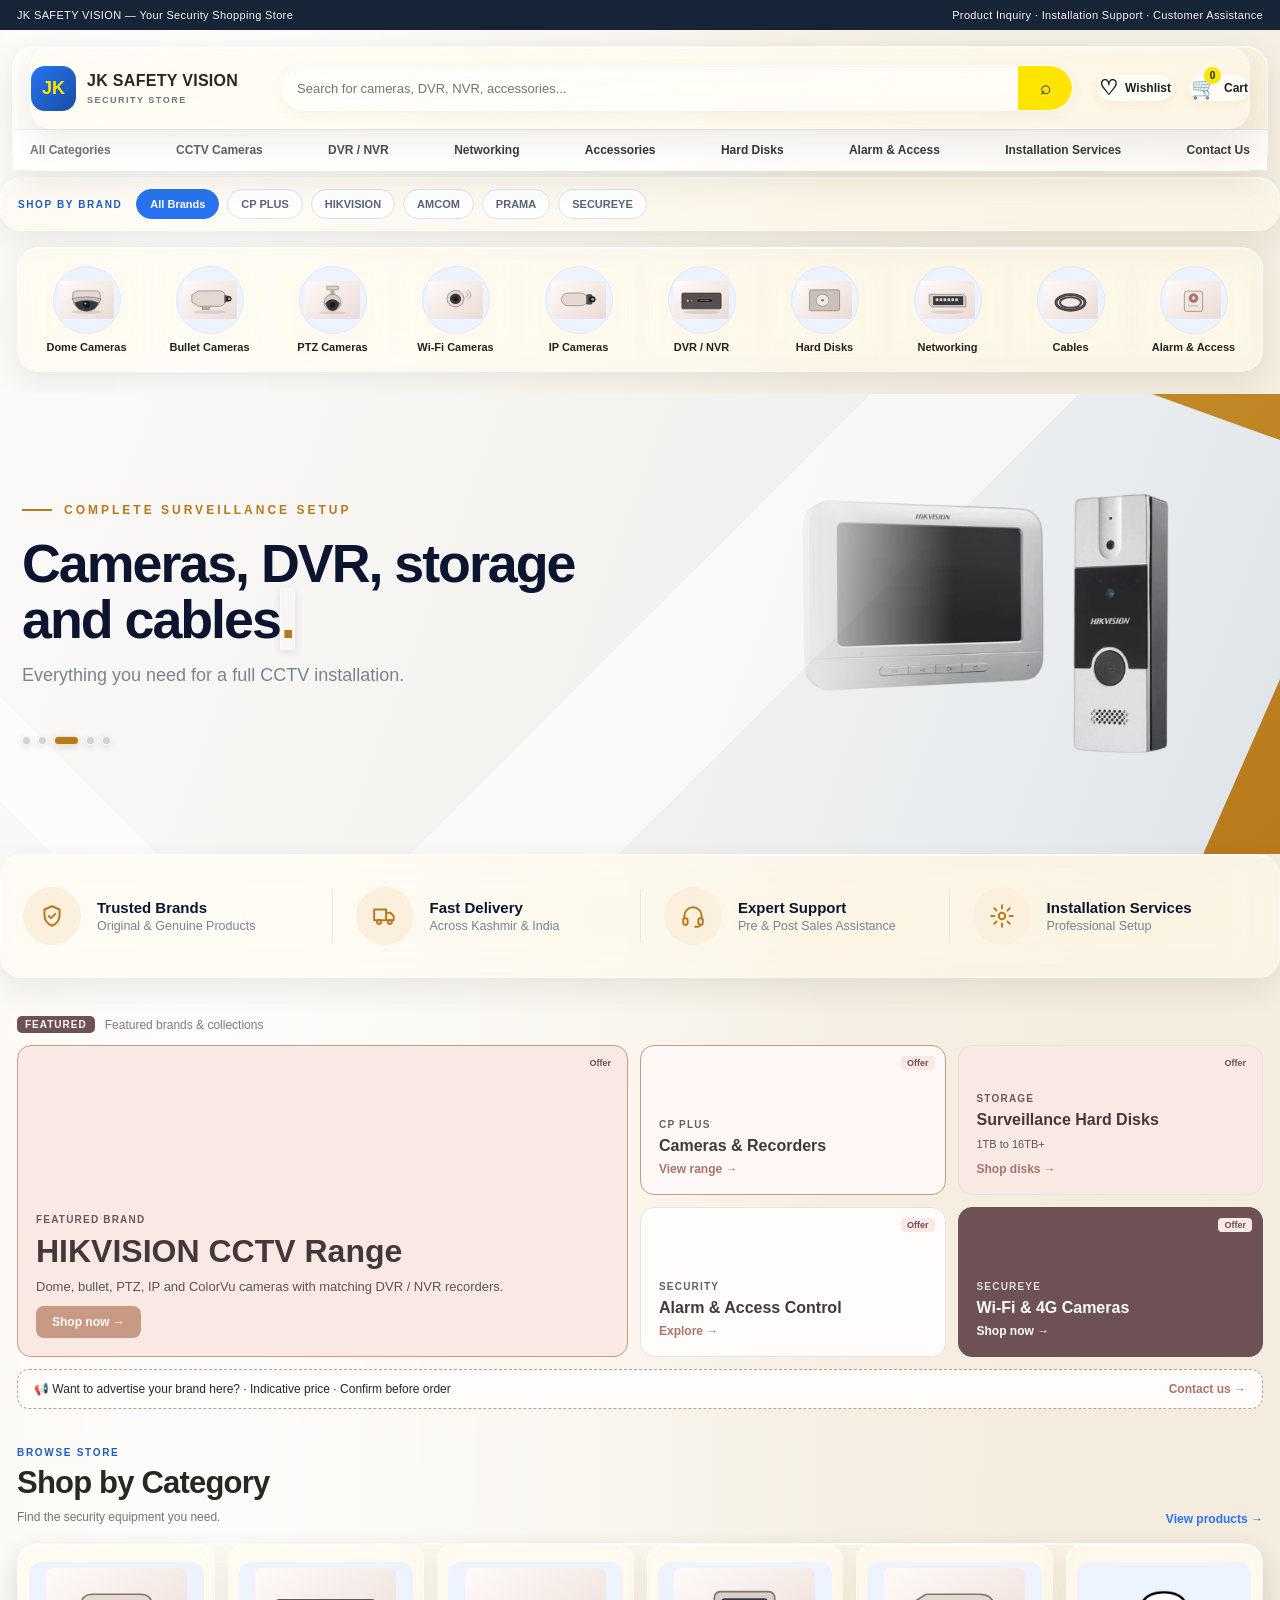
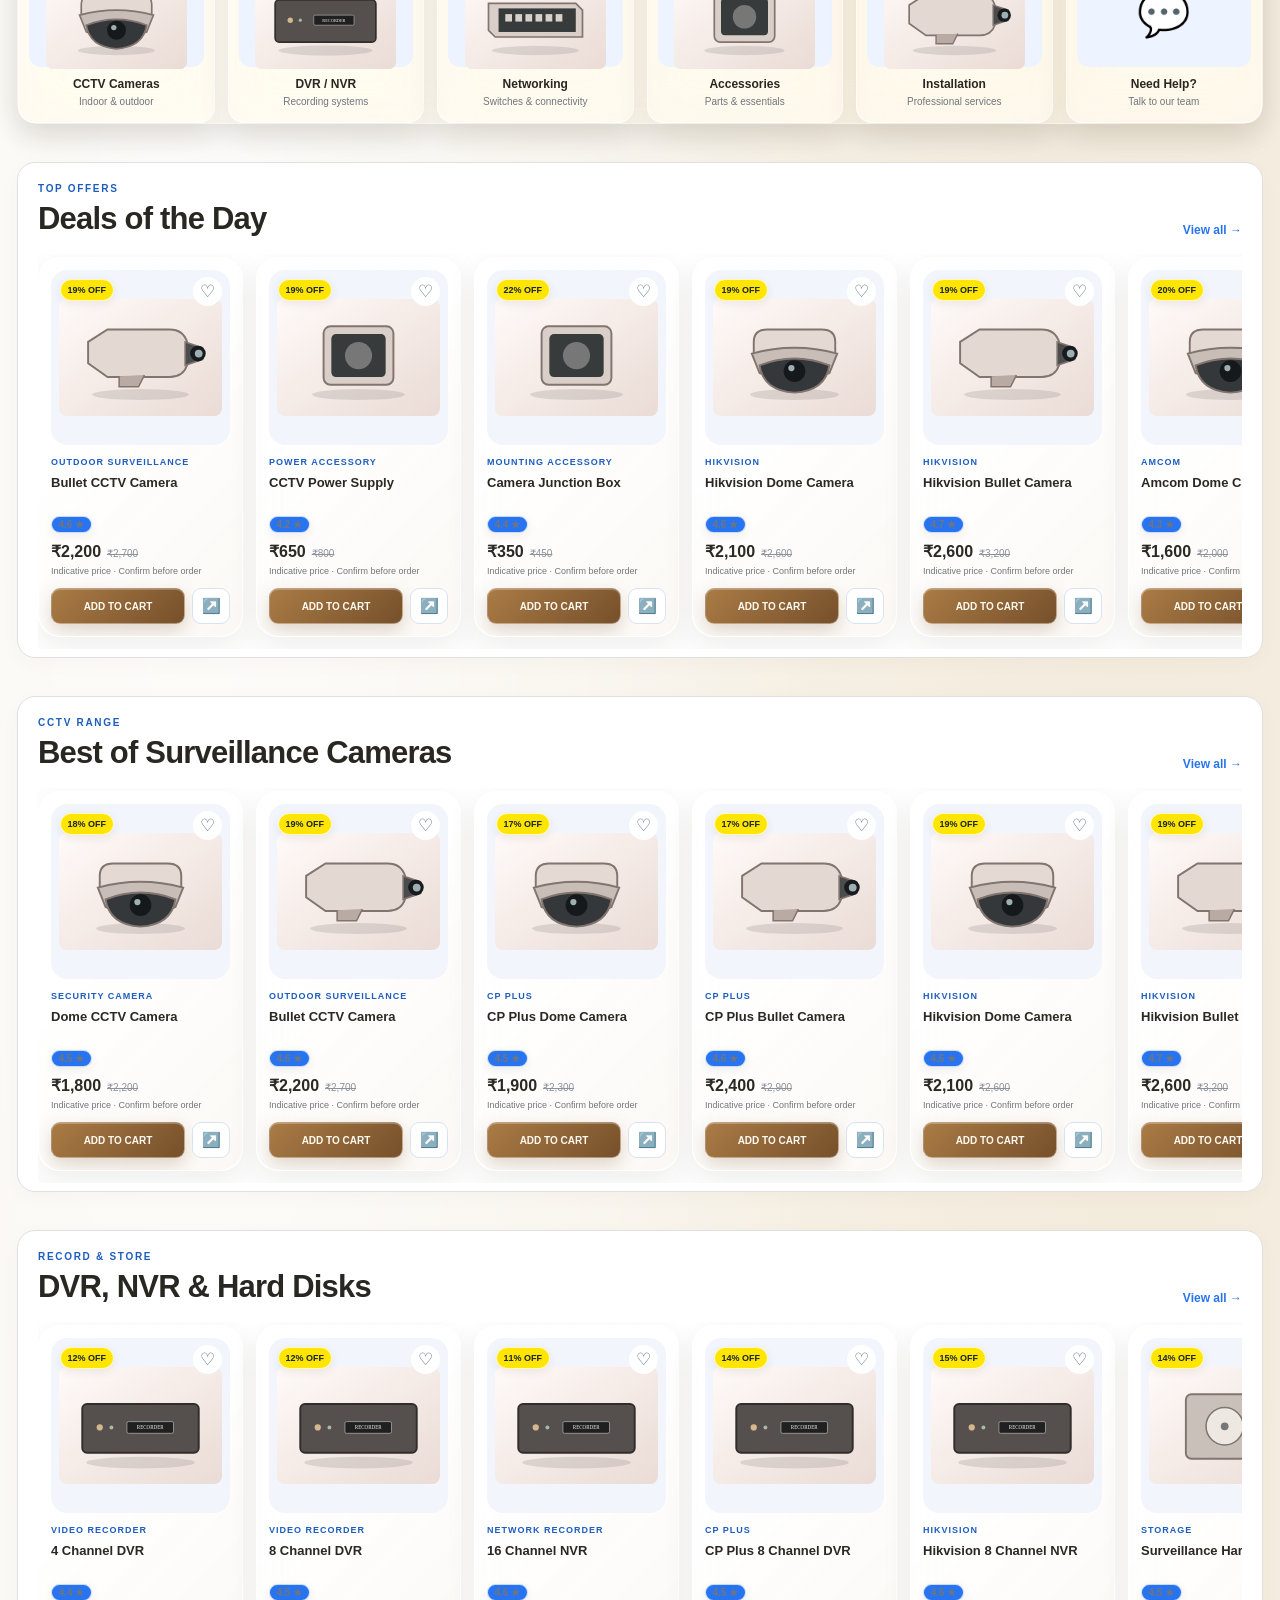
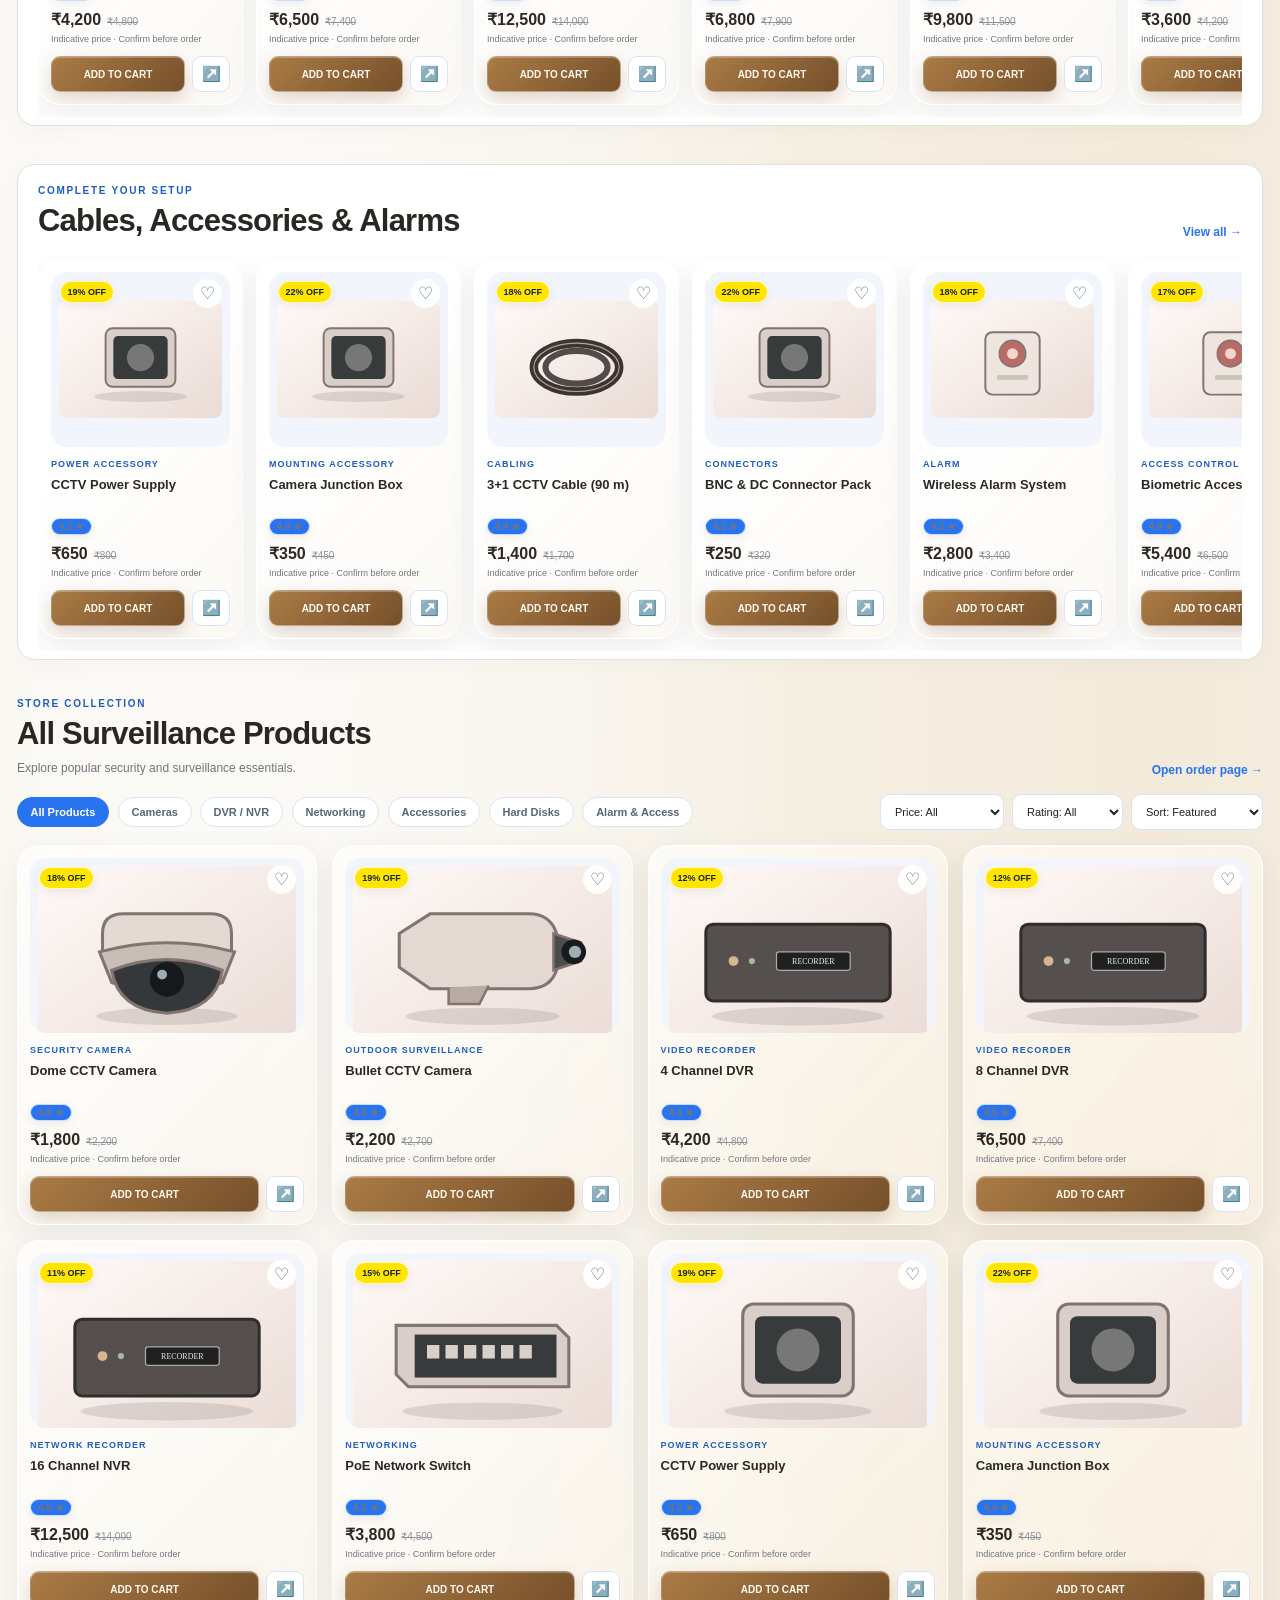
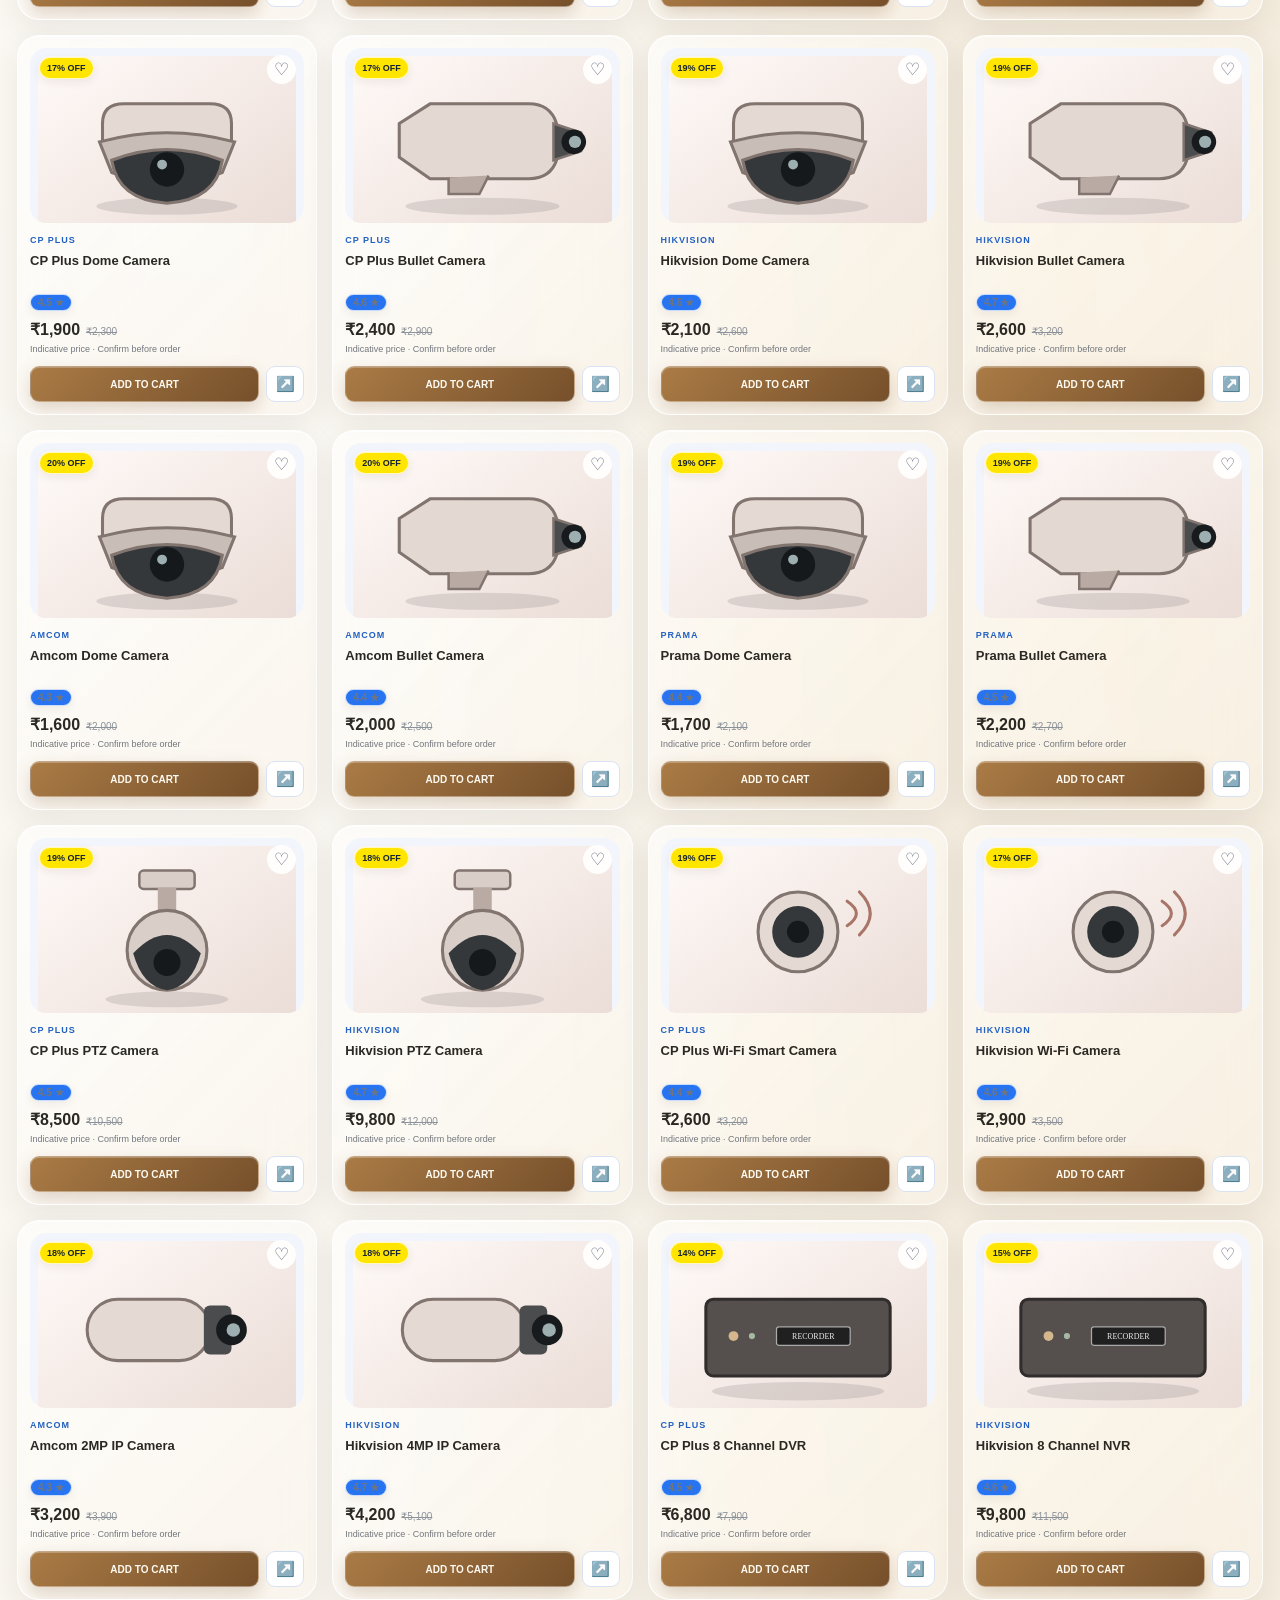
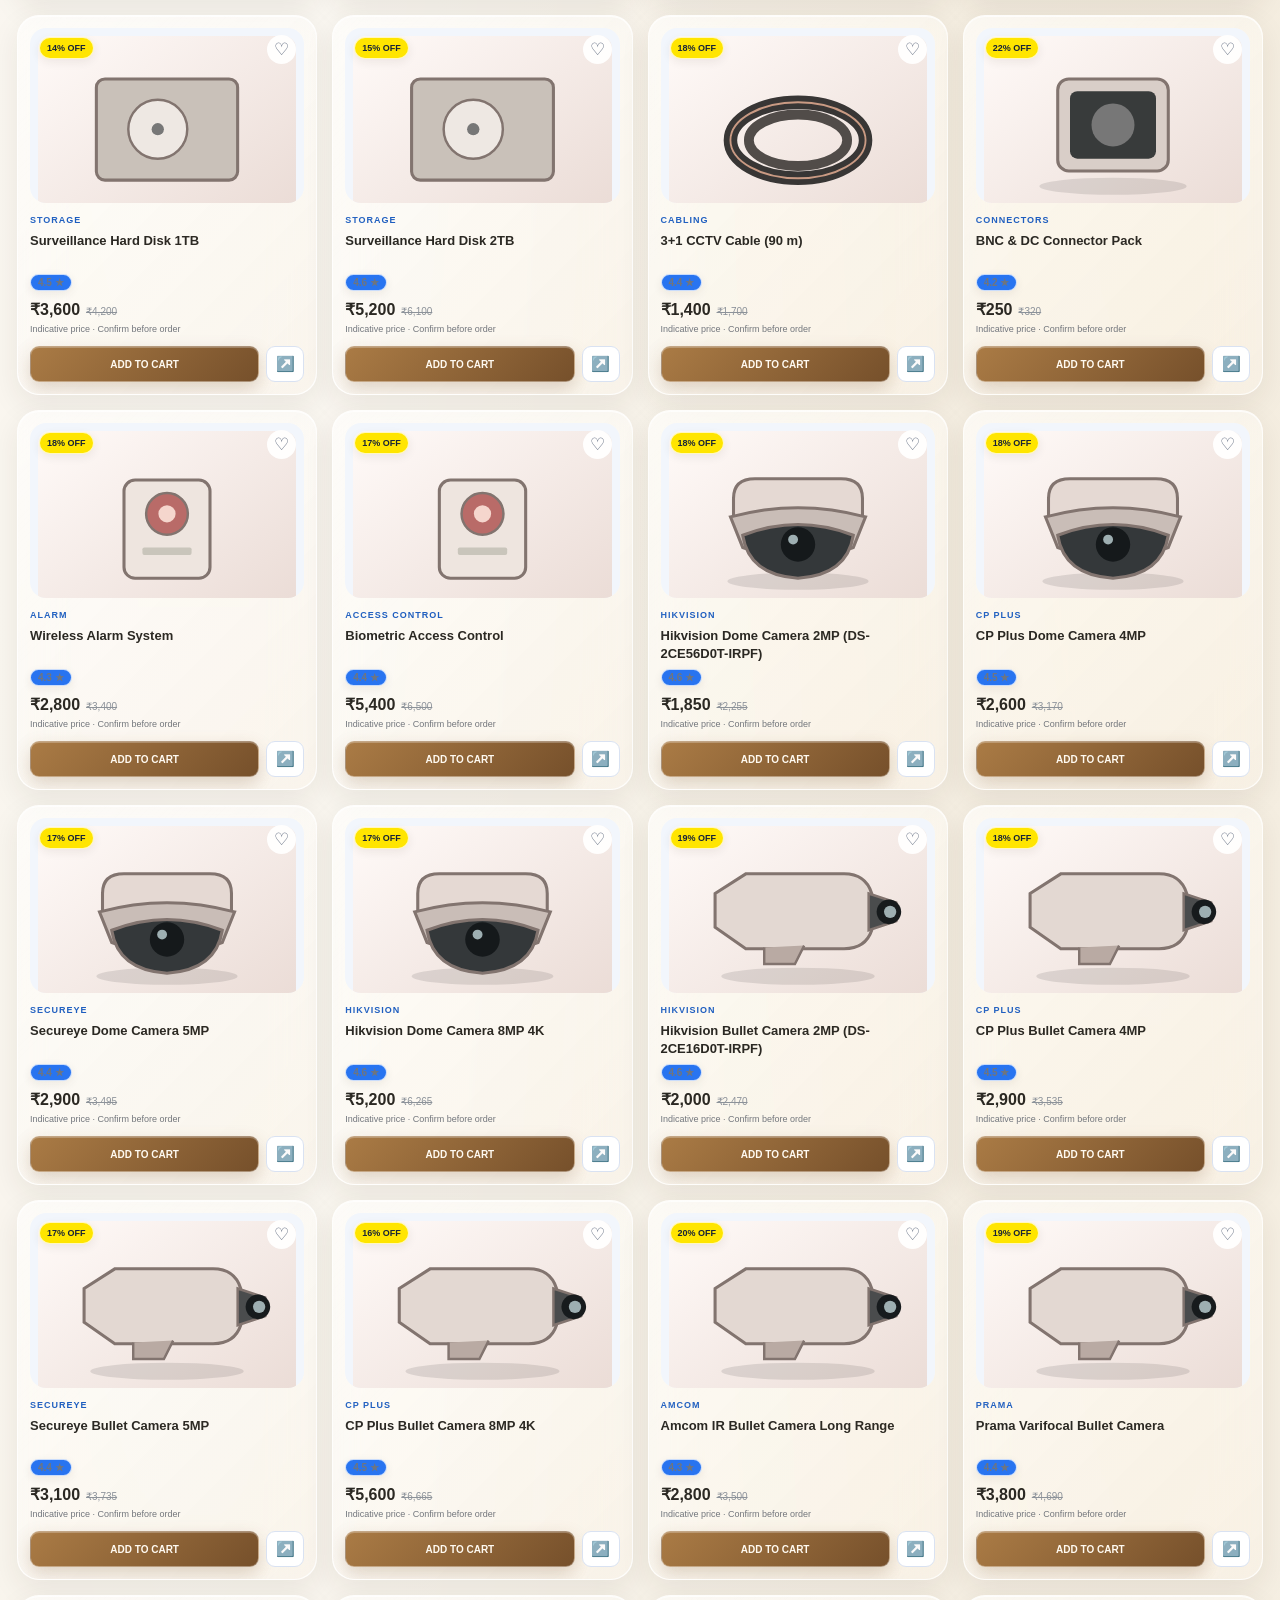
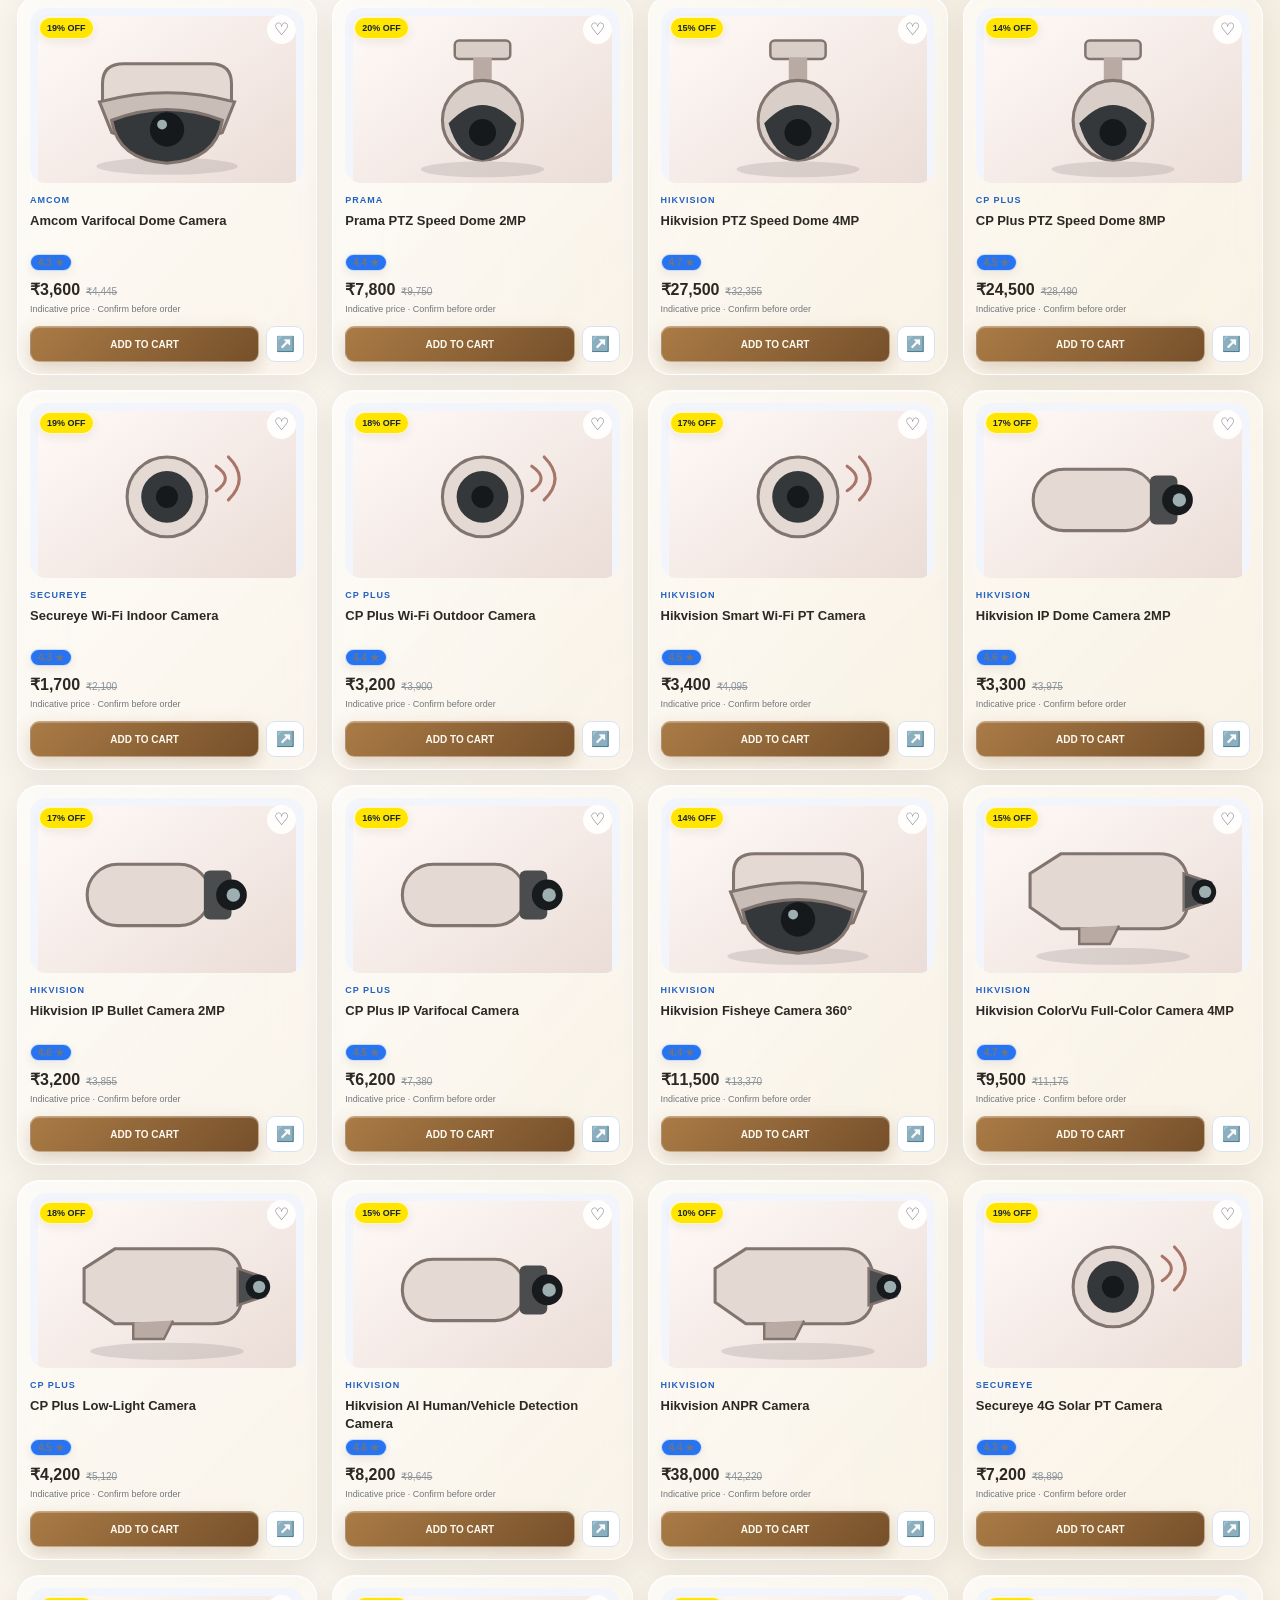
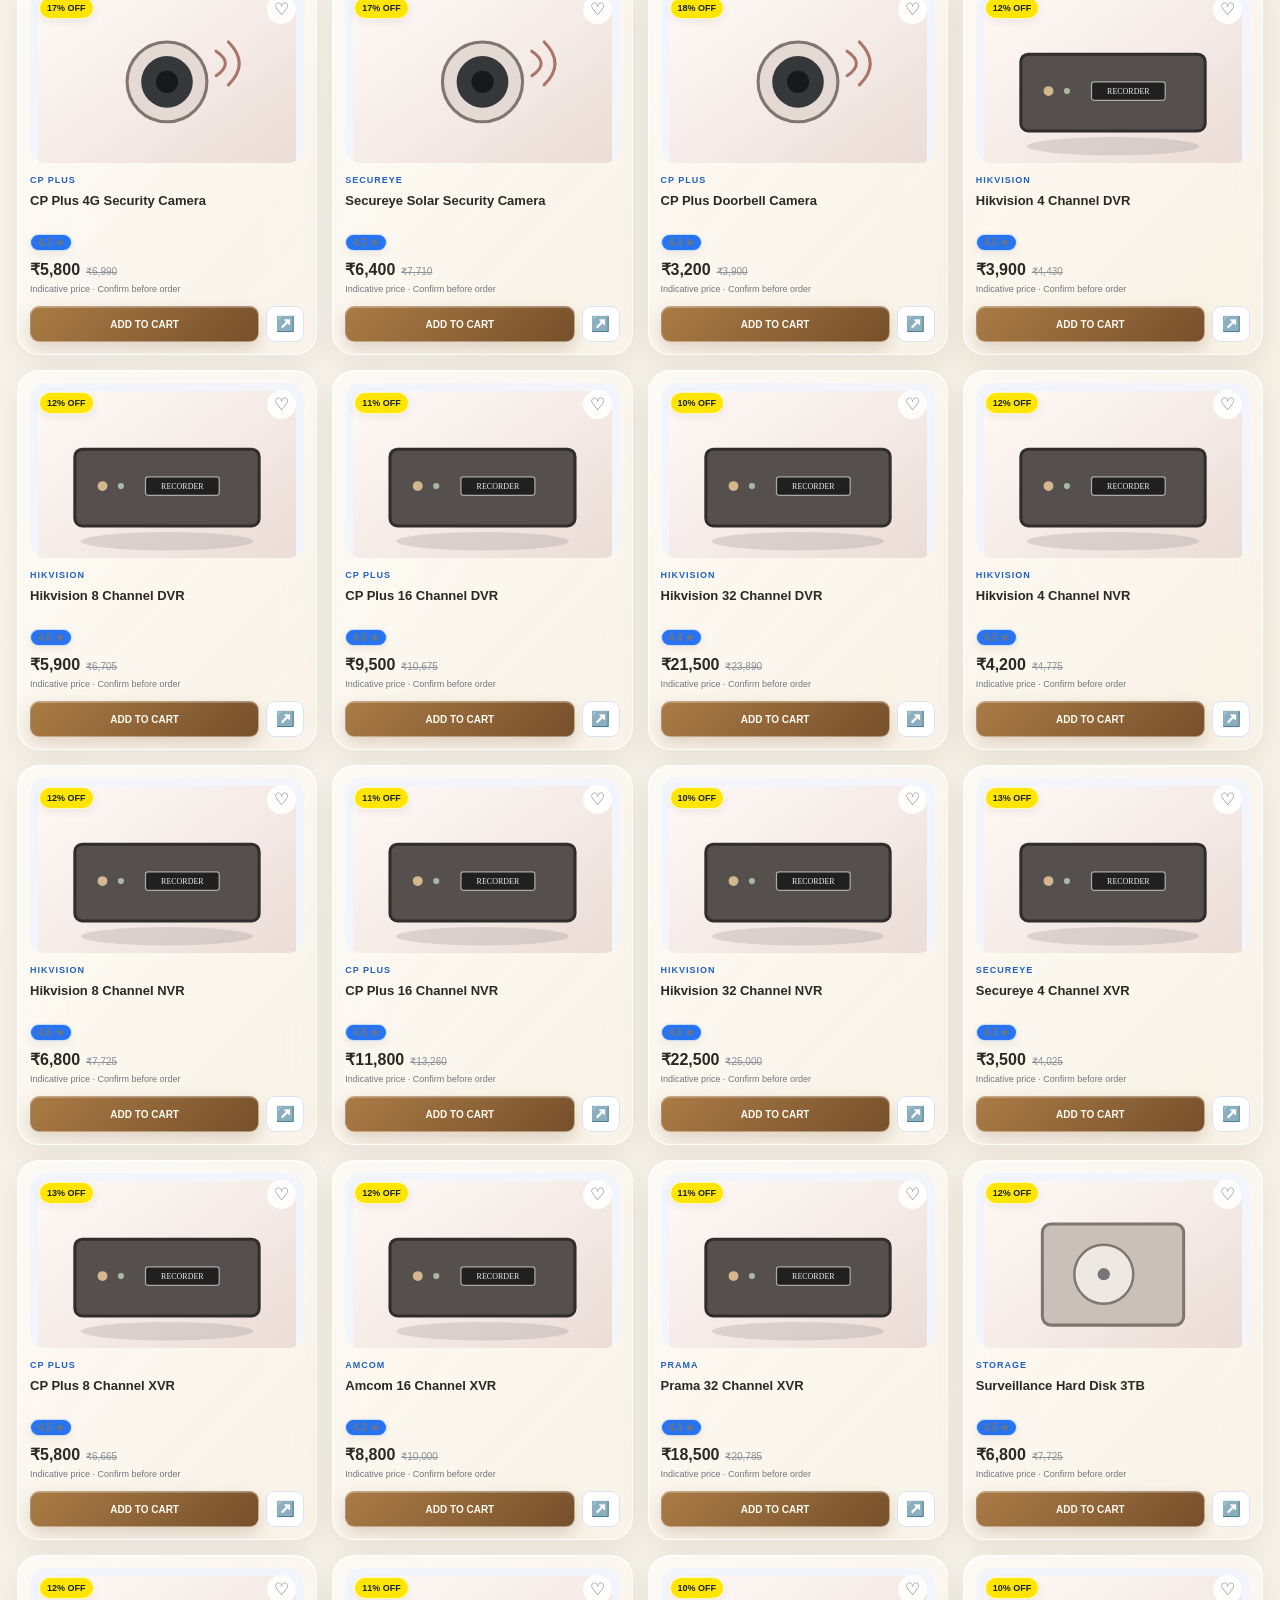
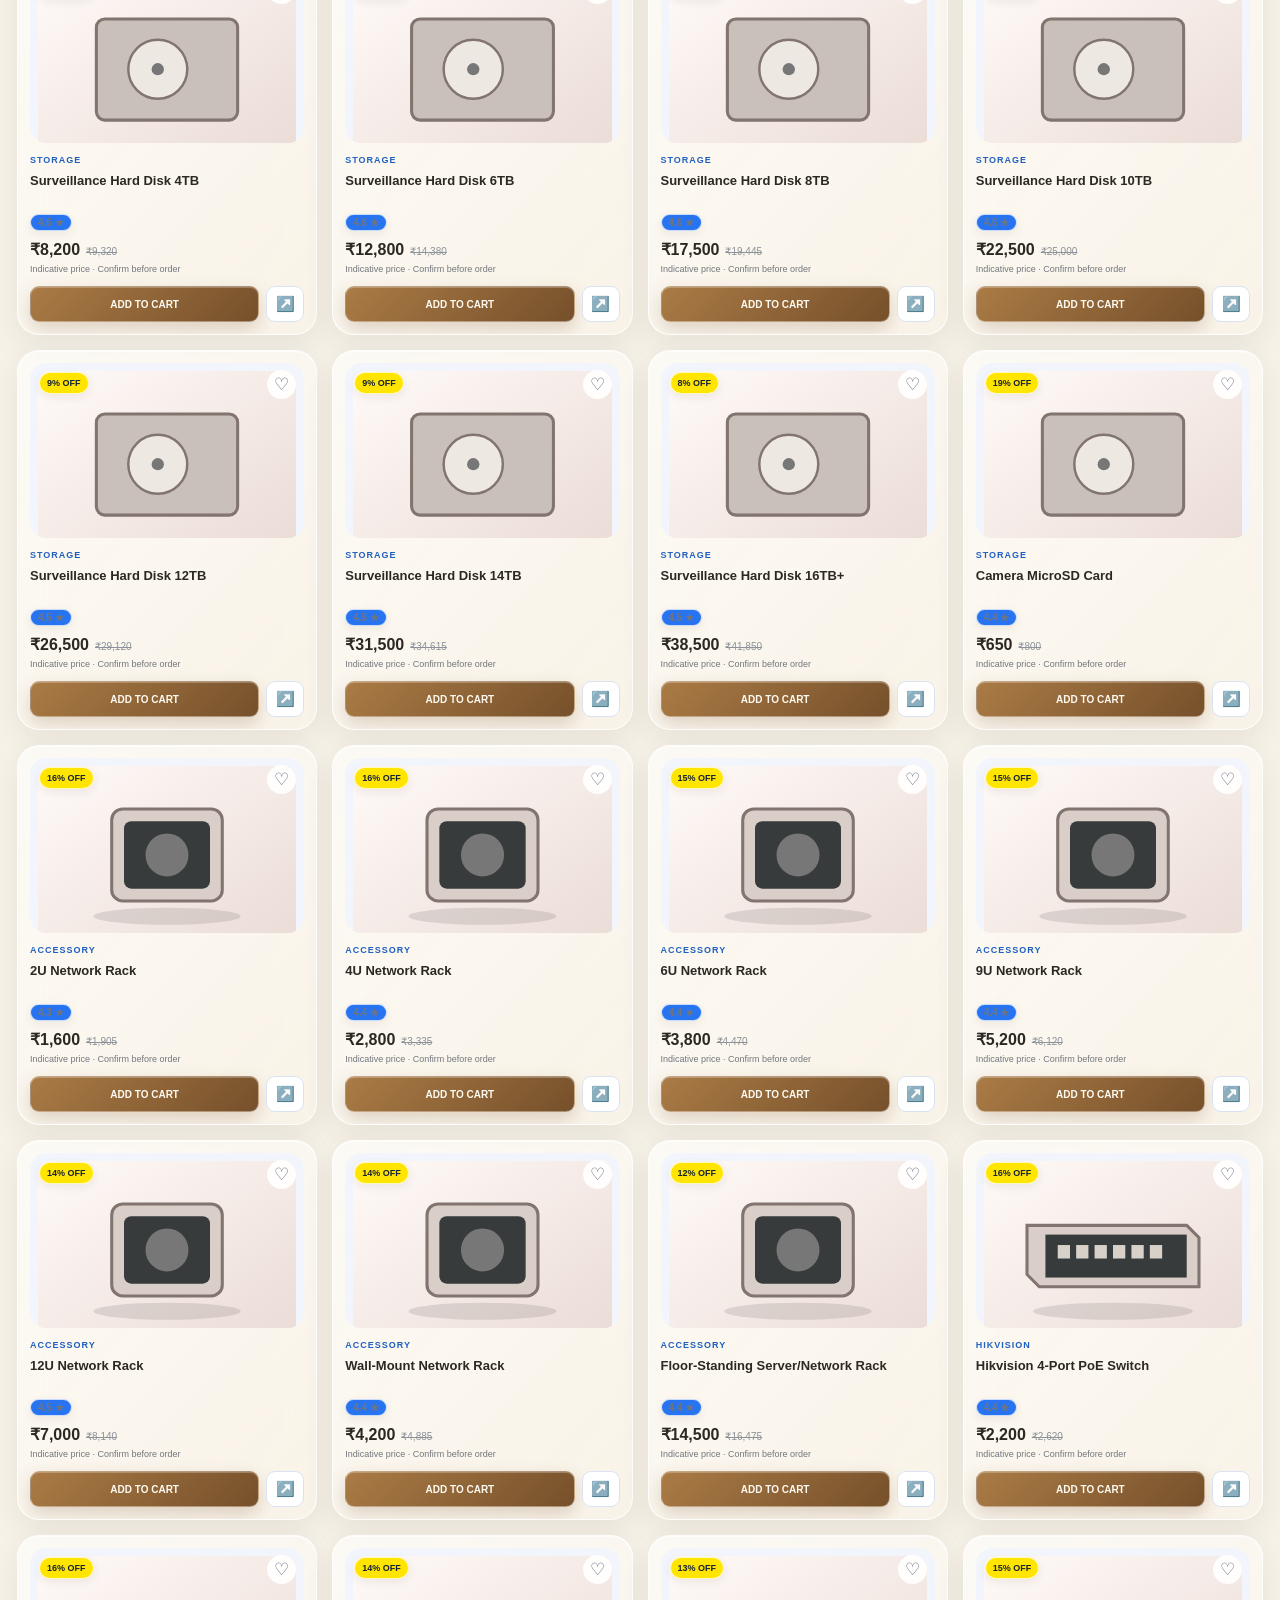
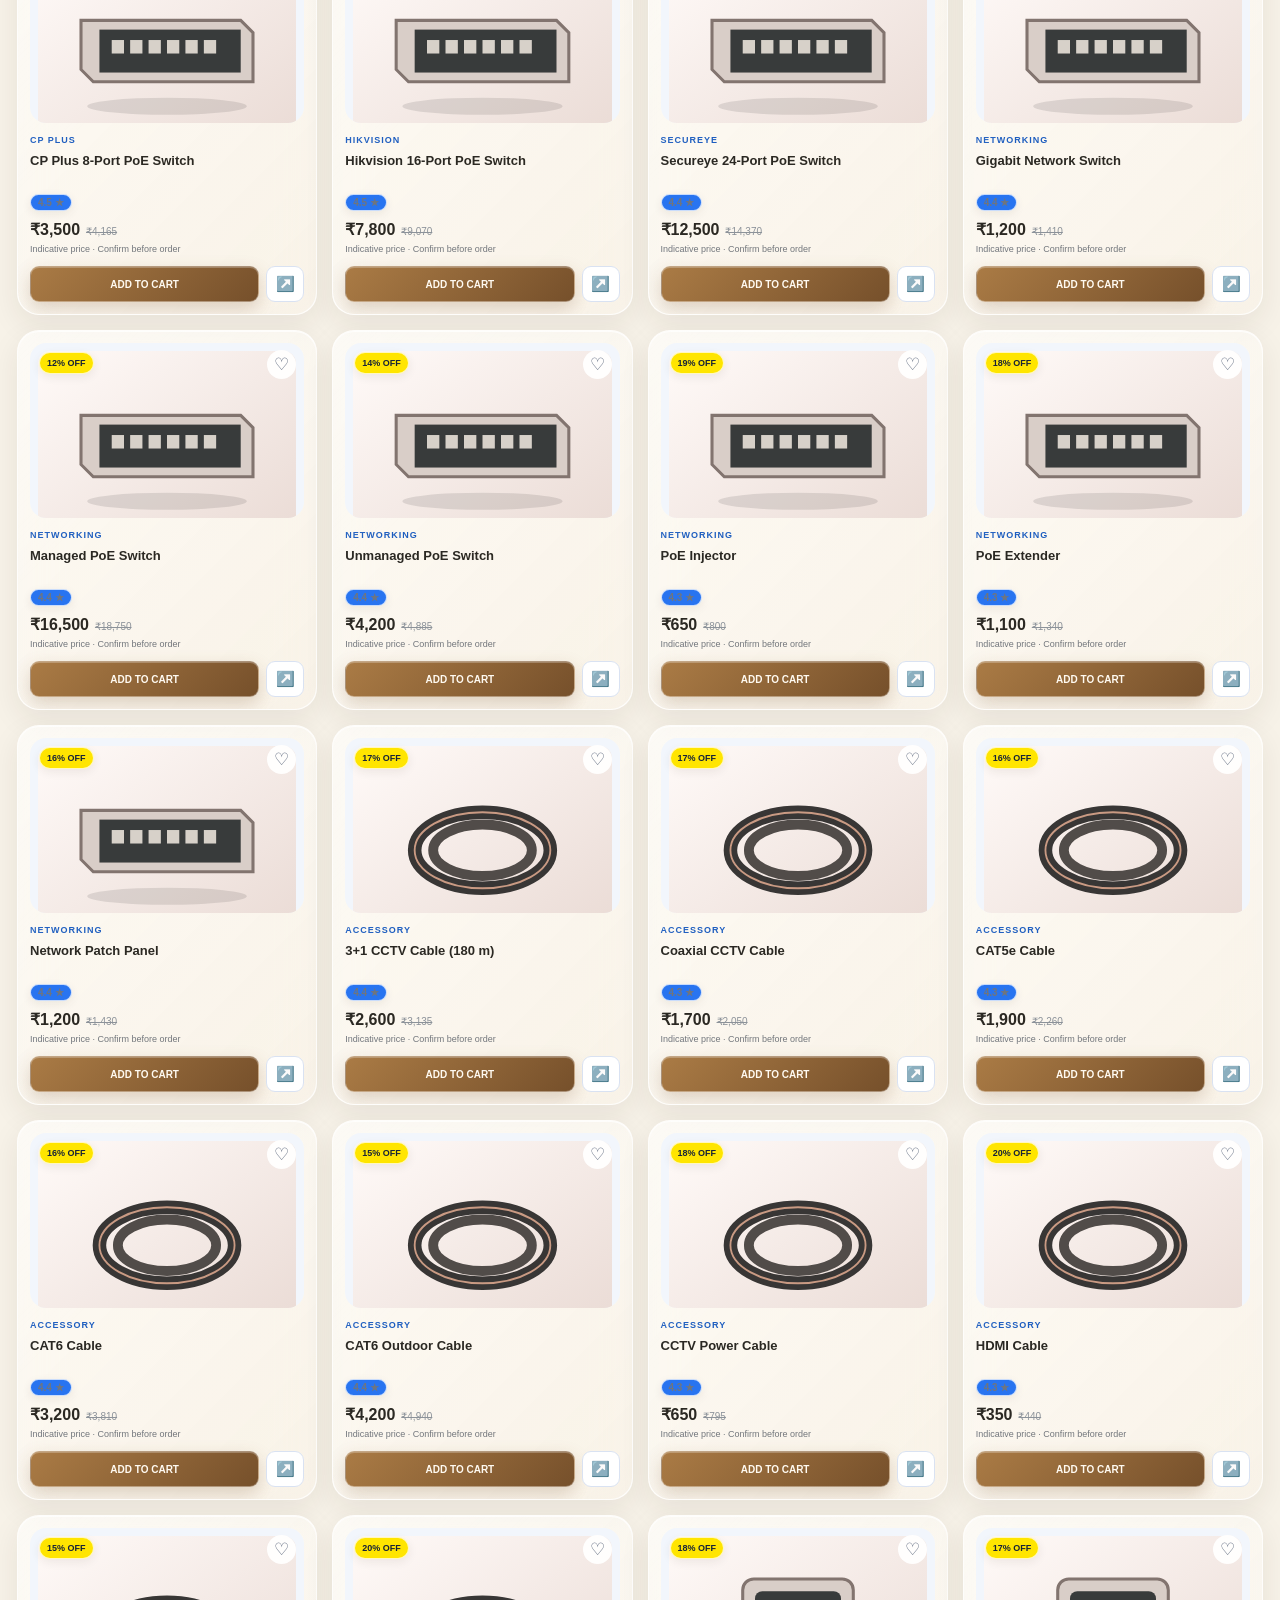
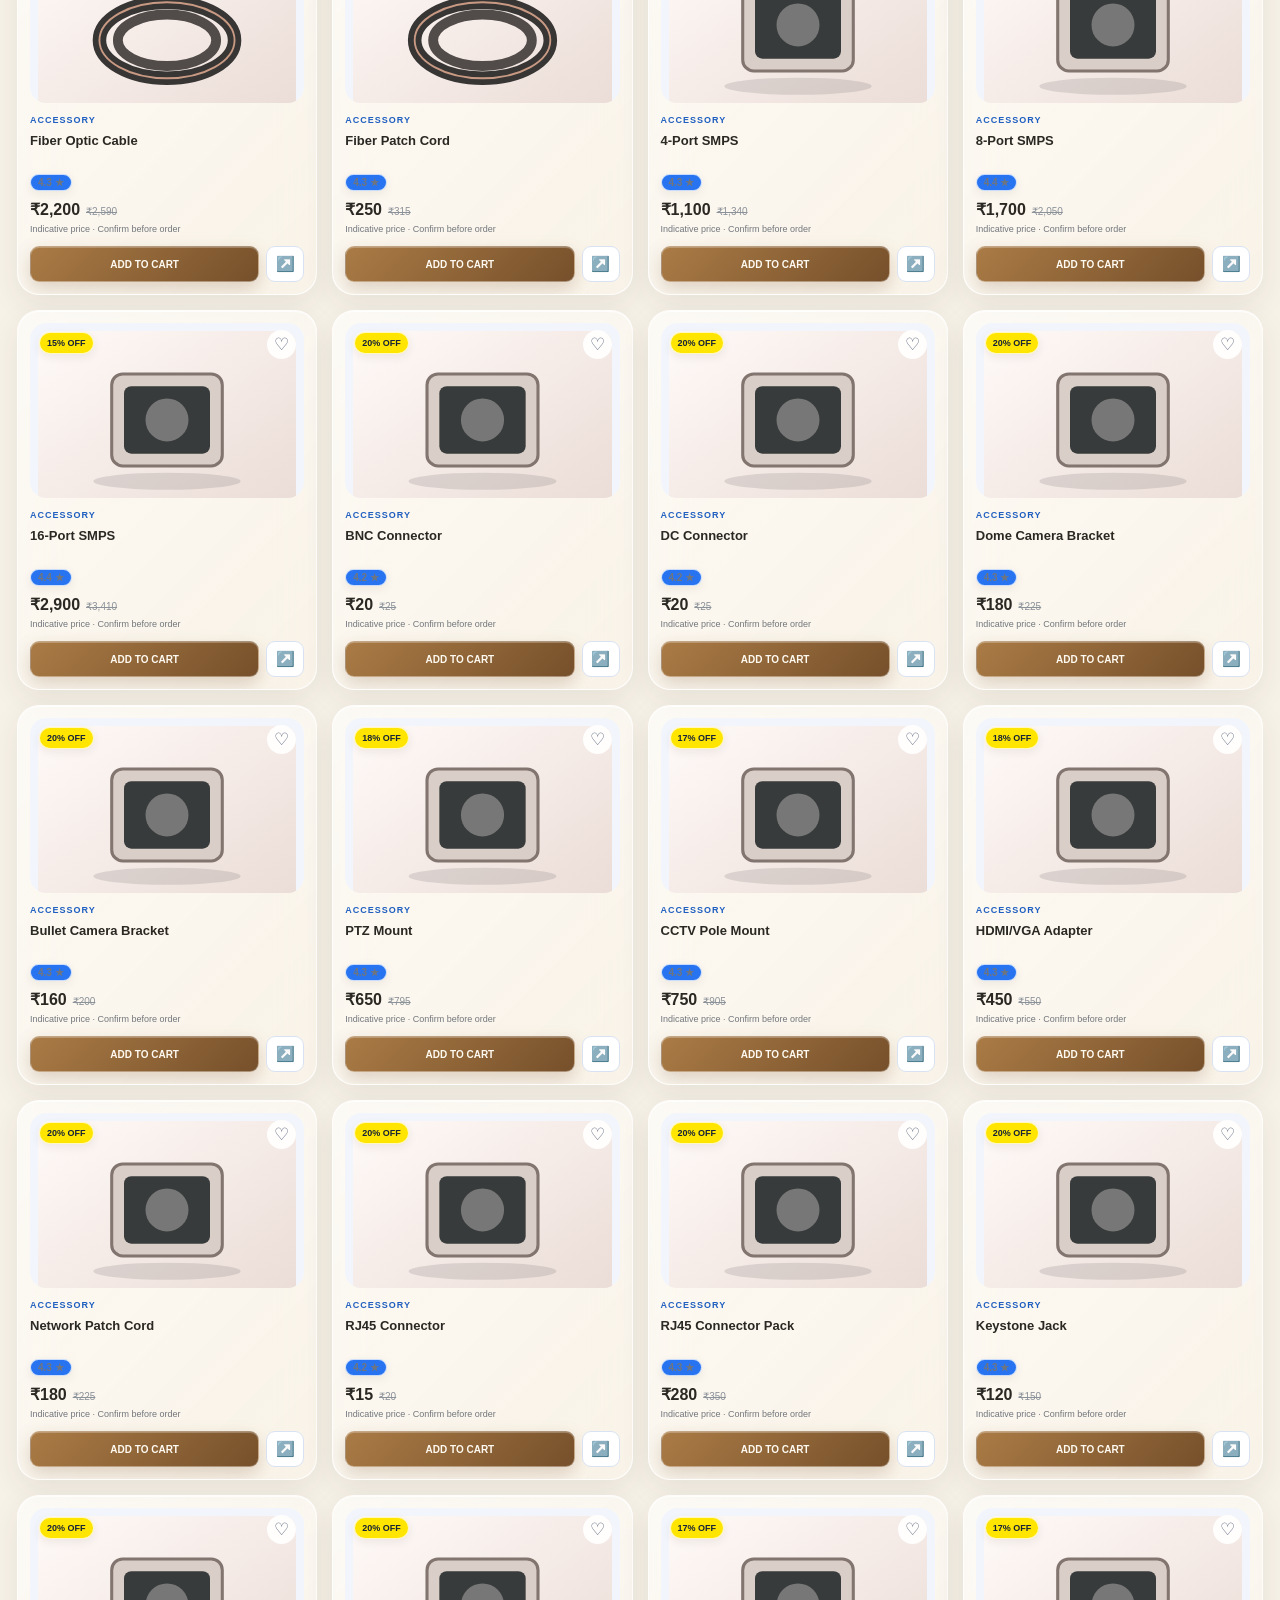
==== commit 226302cf: "Auto-save: 2026-11-01 15:16:10" ====
--- a/index.html
+++ b/index.html
@@ -2502,6 +2502,22 @@
 
 })();
 </script>
-
+<script>
+document.addEventListener("DOMContentLoaded", () => {
+  const optimizeImages = () => {
+    document.querySelectorAll("img").forEach(img => {
+      img.loading = "lazy";
+      img.decoding = "async";
+    });
+  };
+
+  optimizeImages();
+
+  new MutationObserver(optimizeImages).observe(document.body, {
+    childList: true,
+    subtree: true
+  });
+});
+</script>
 </body>
 </html>
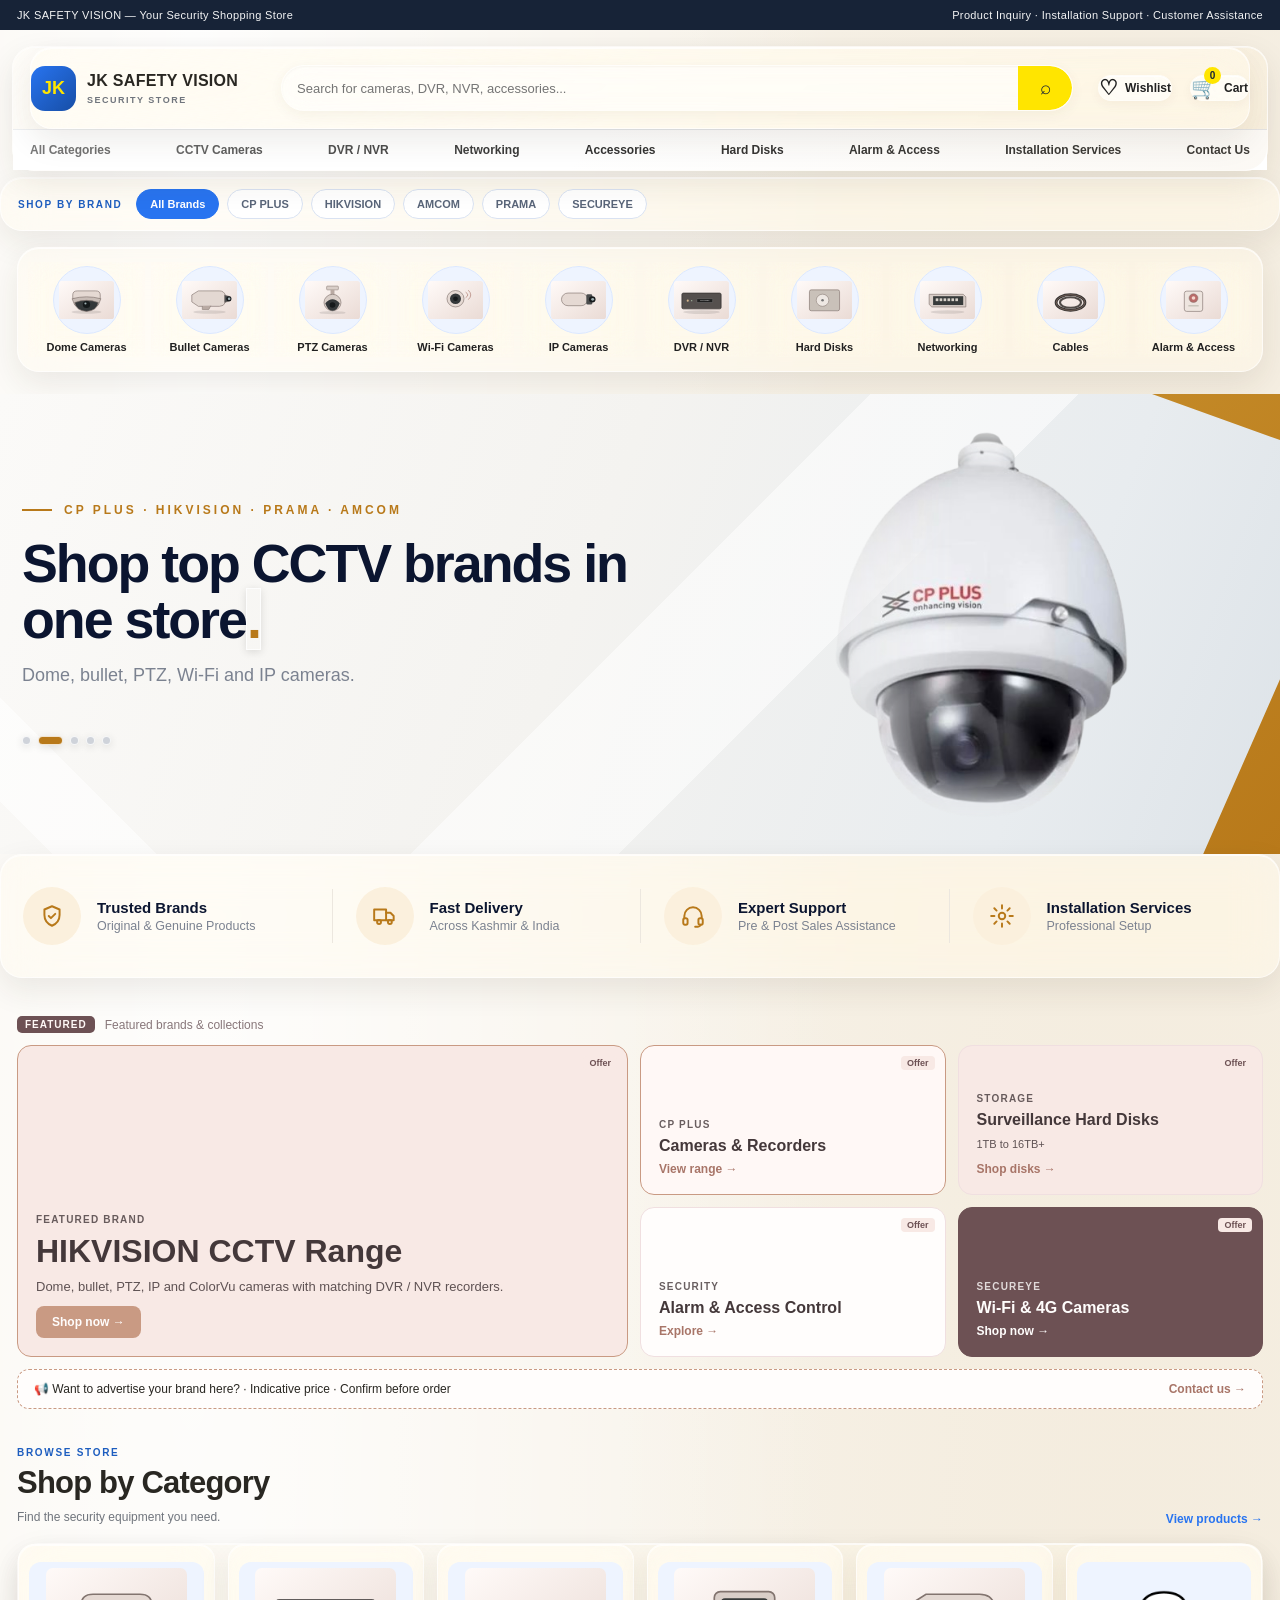
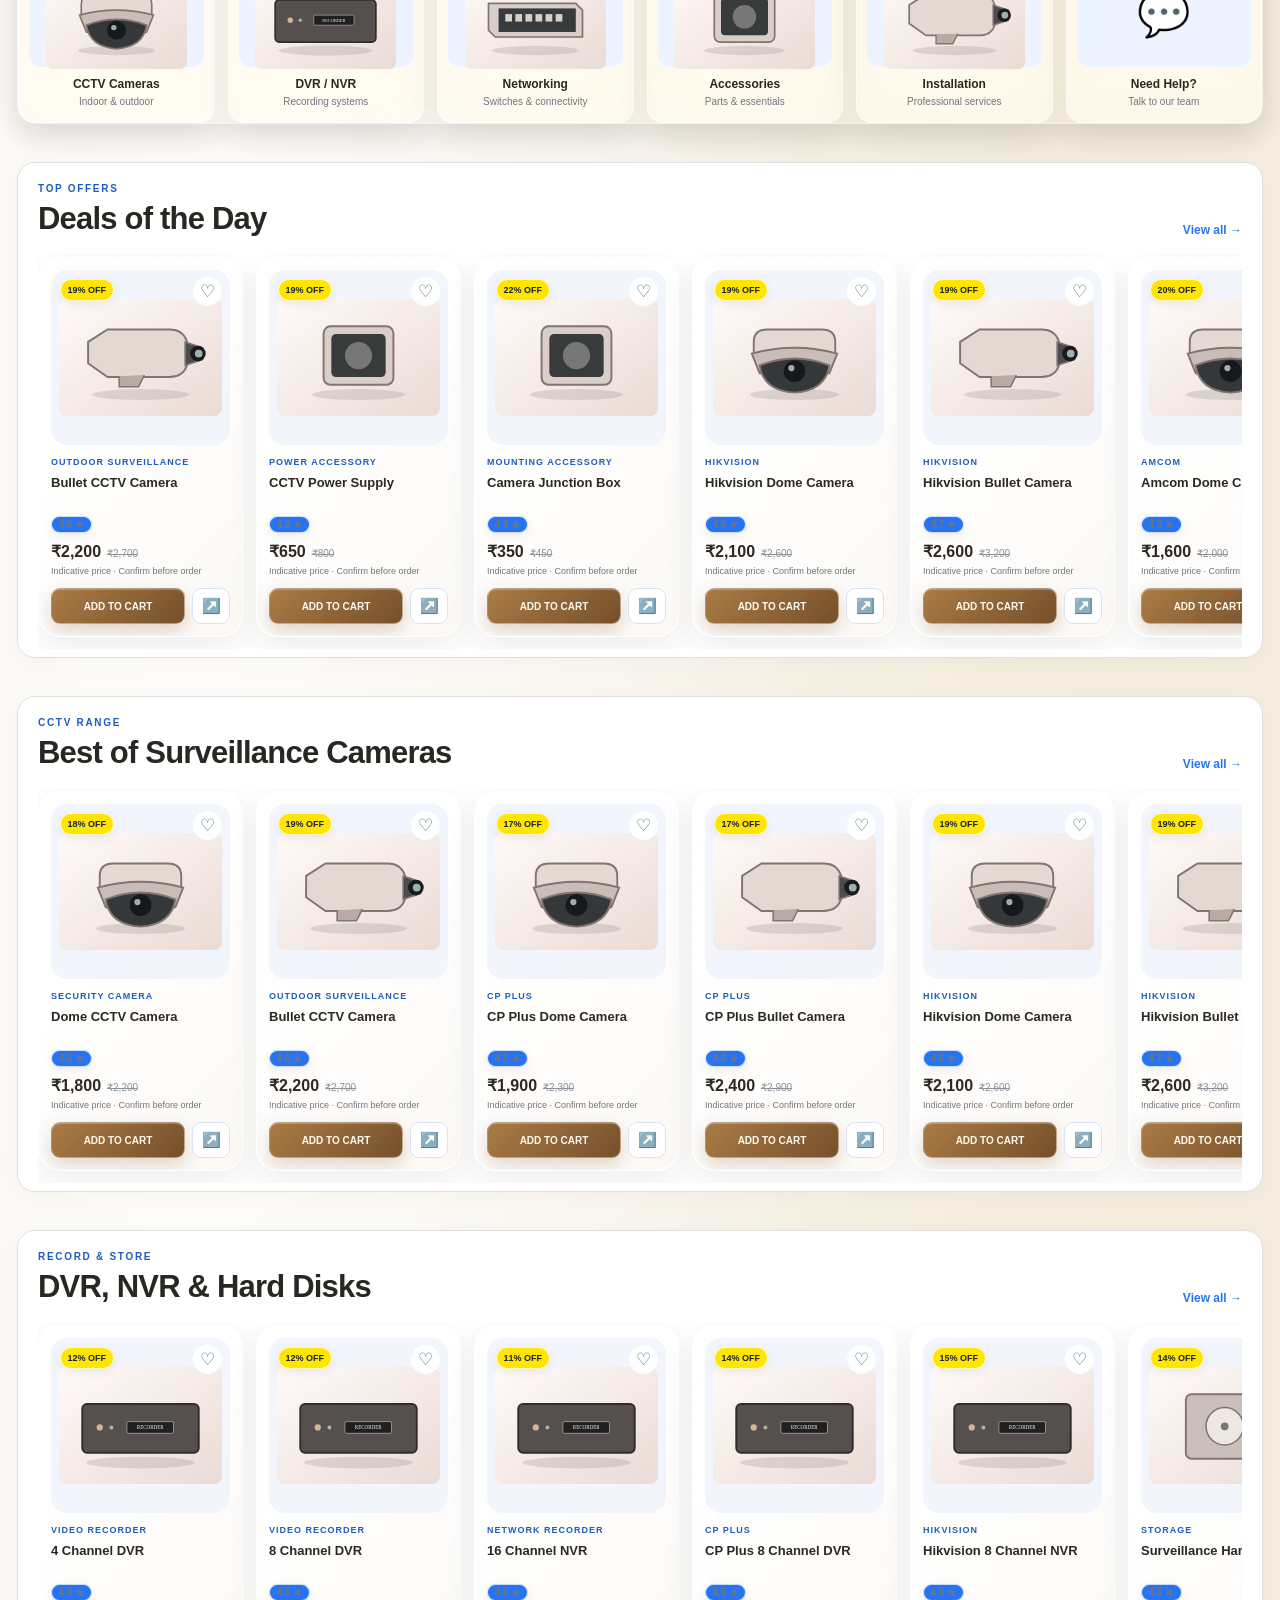
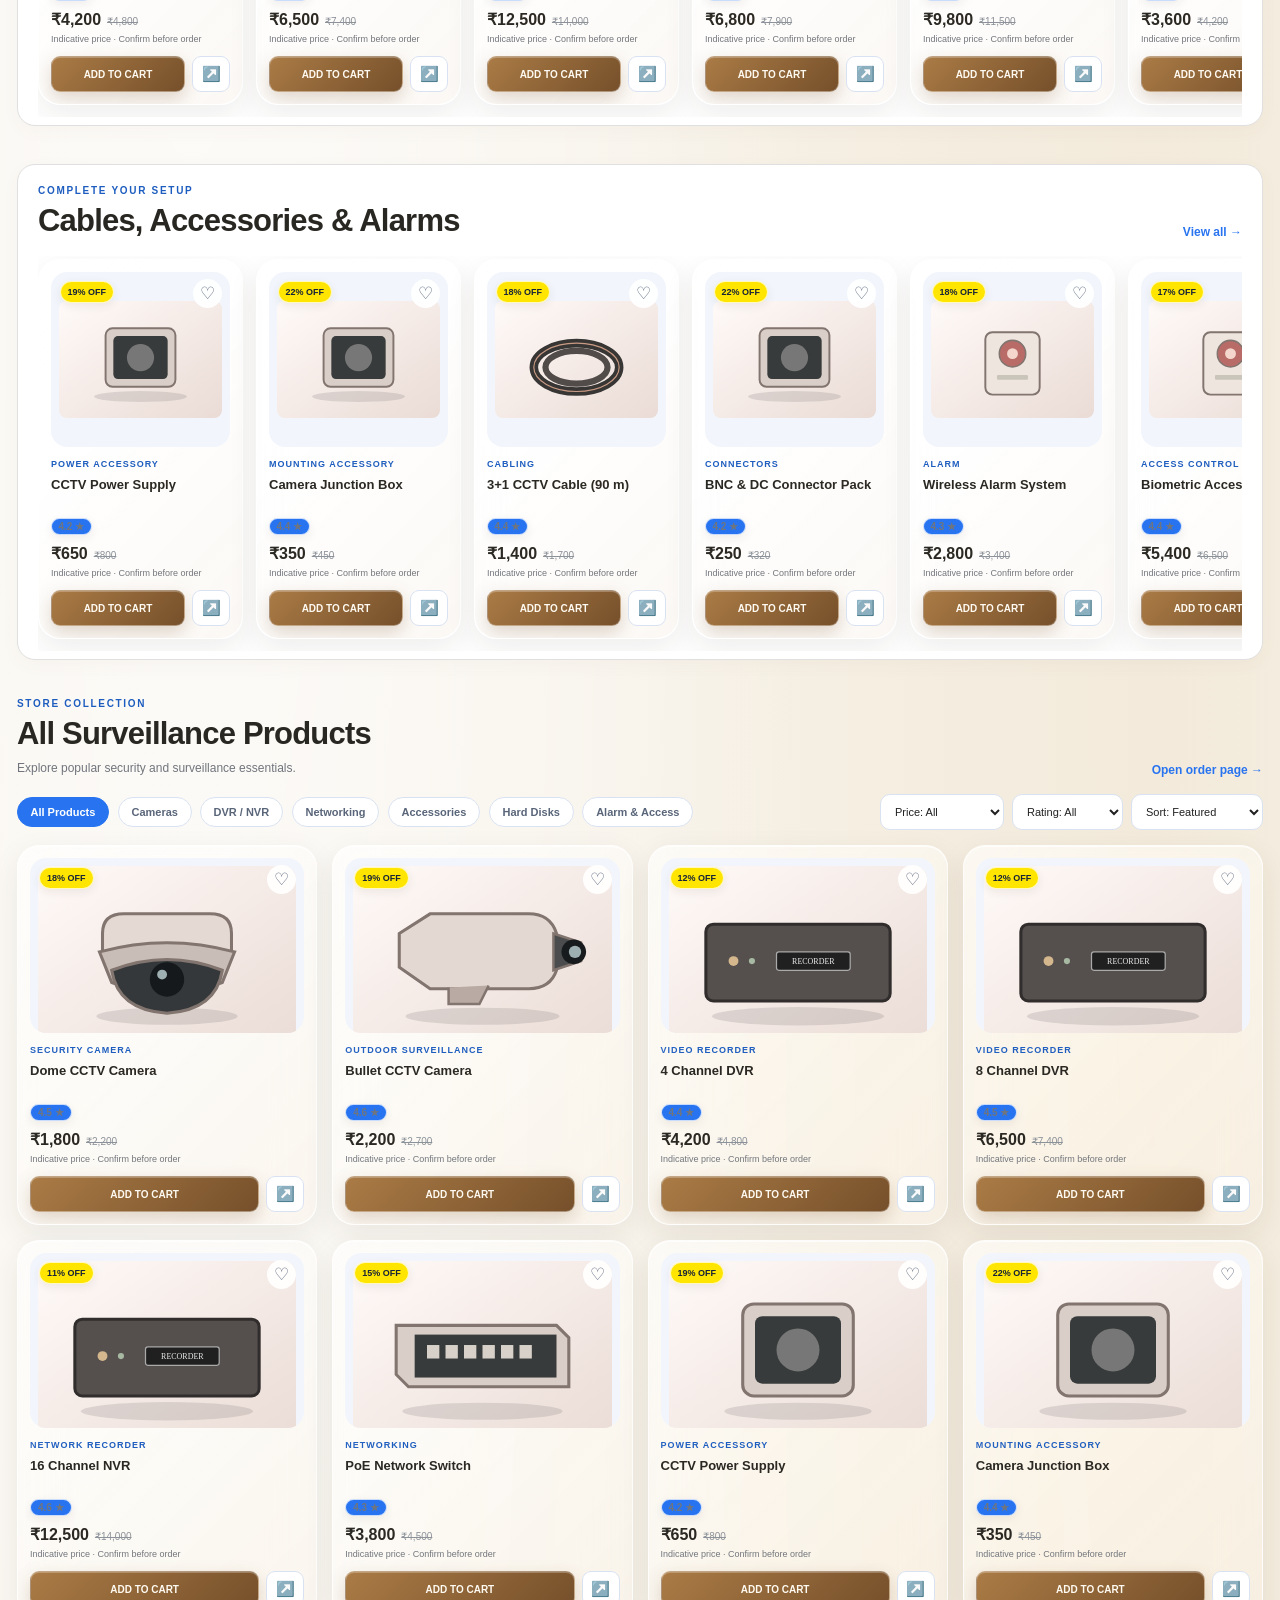
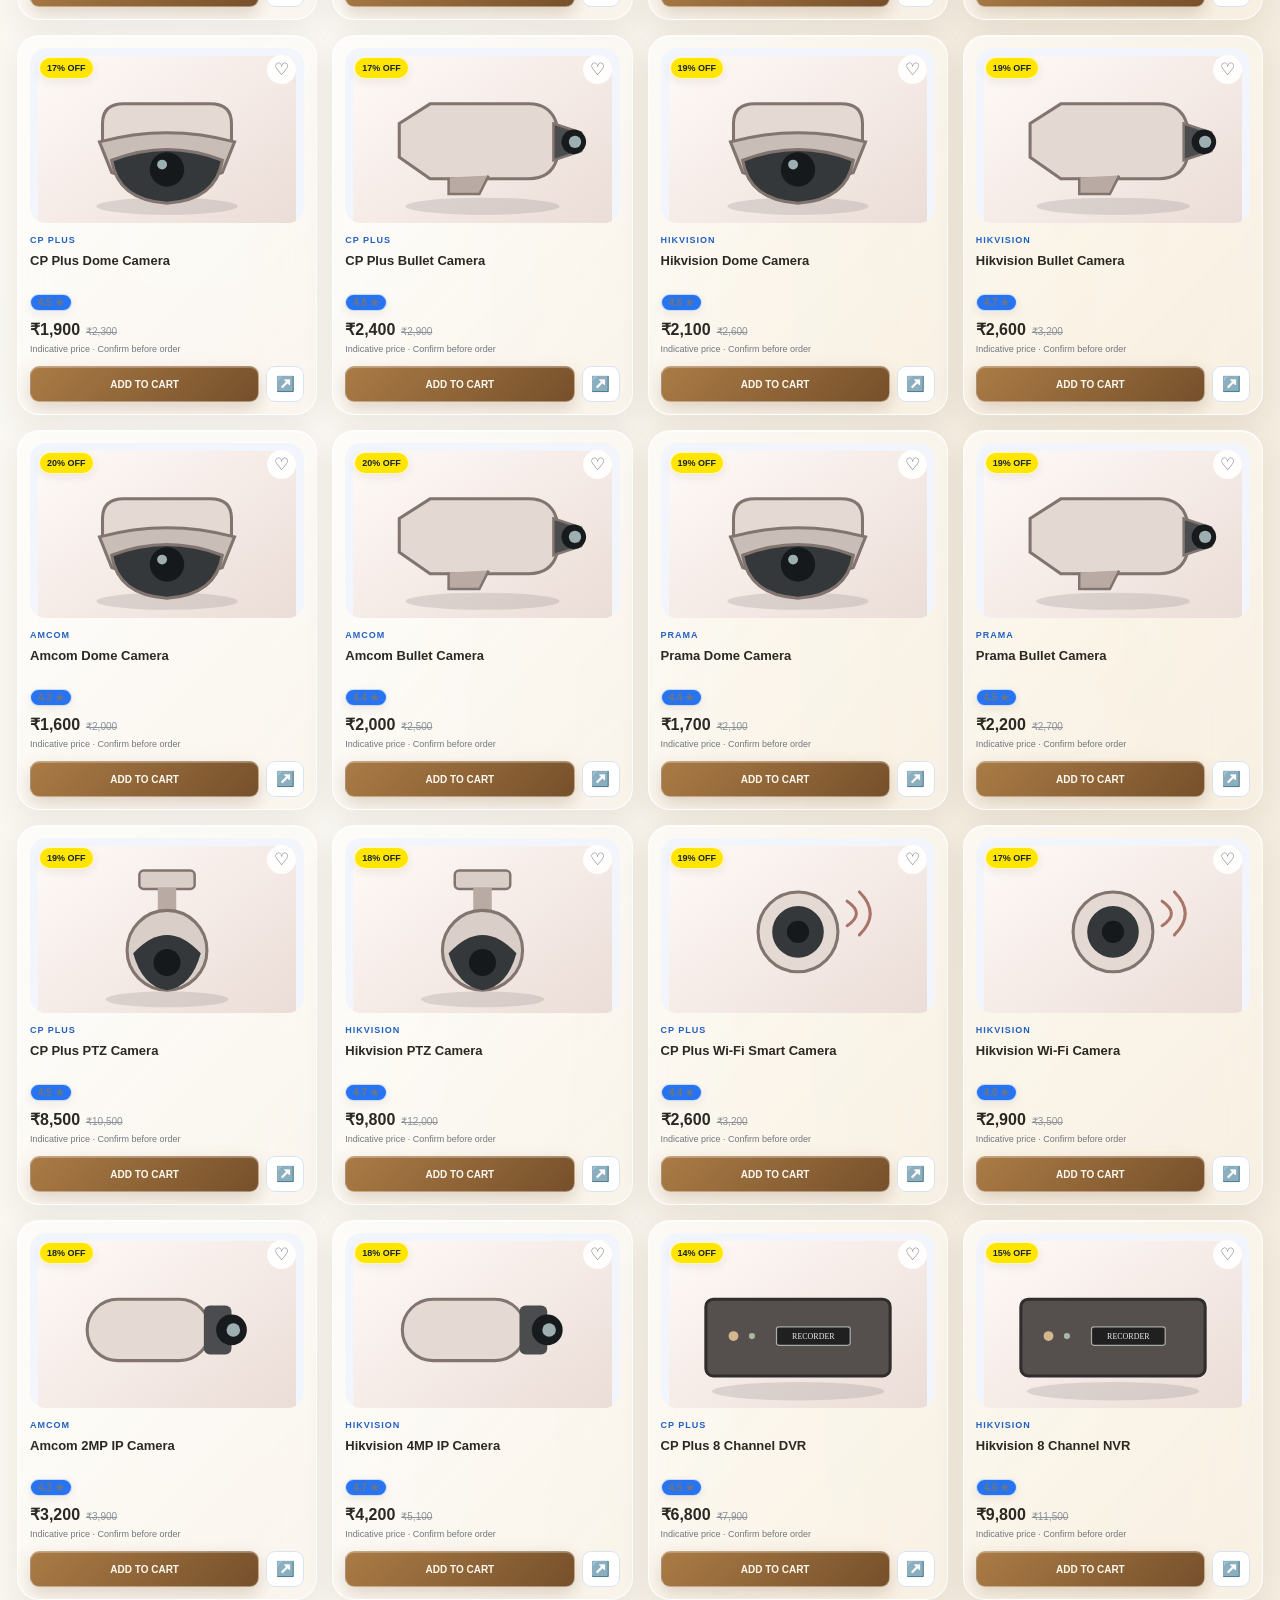
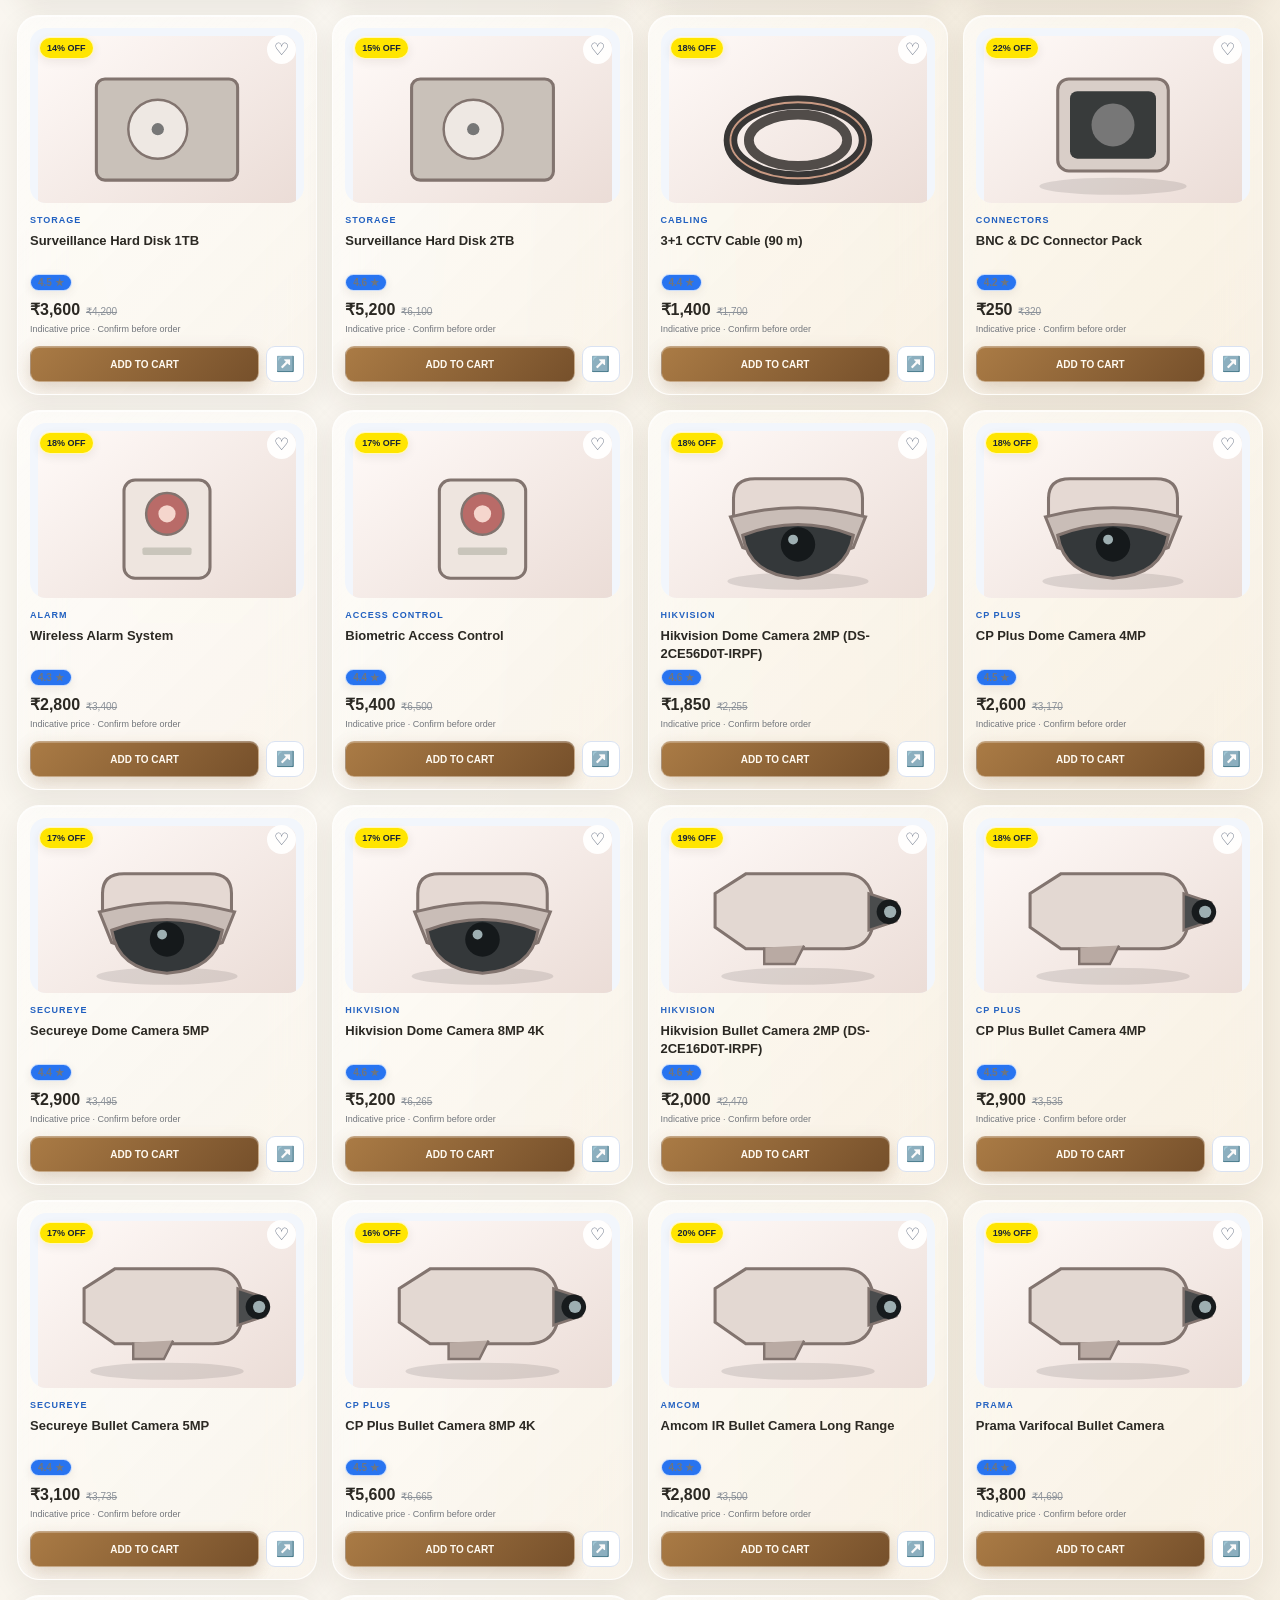
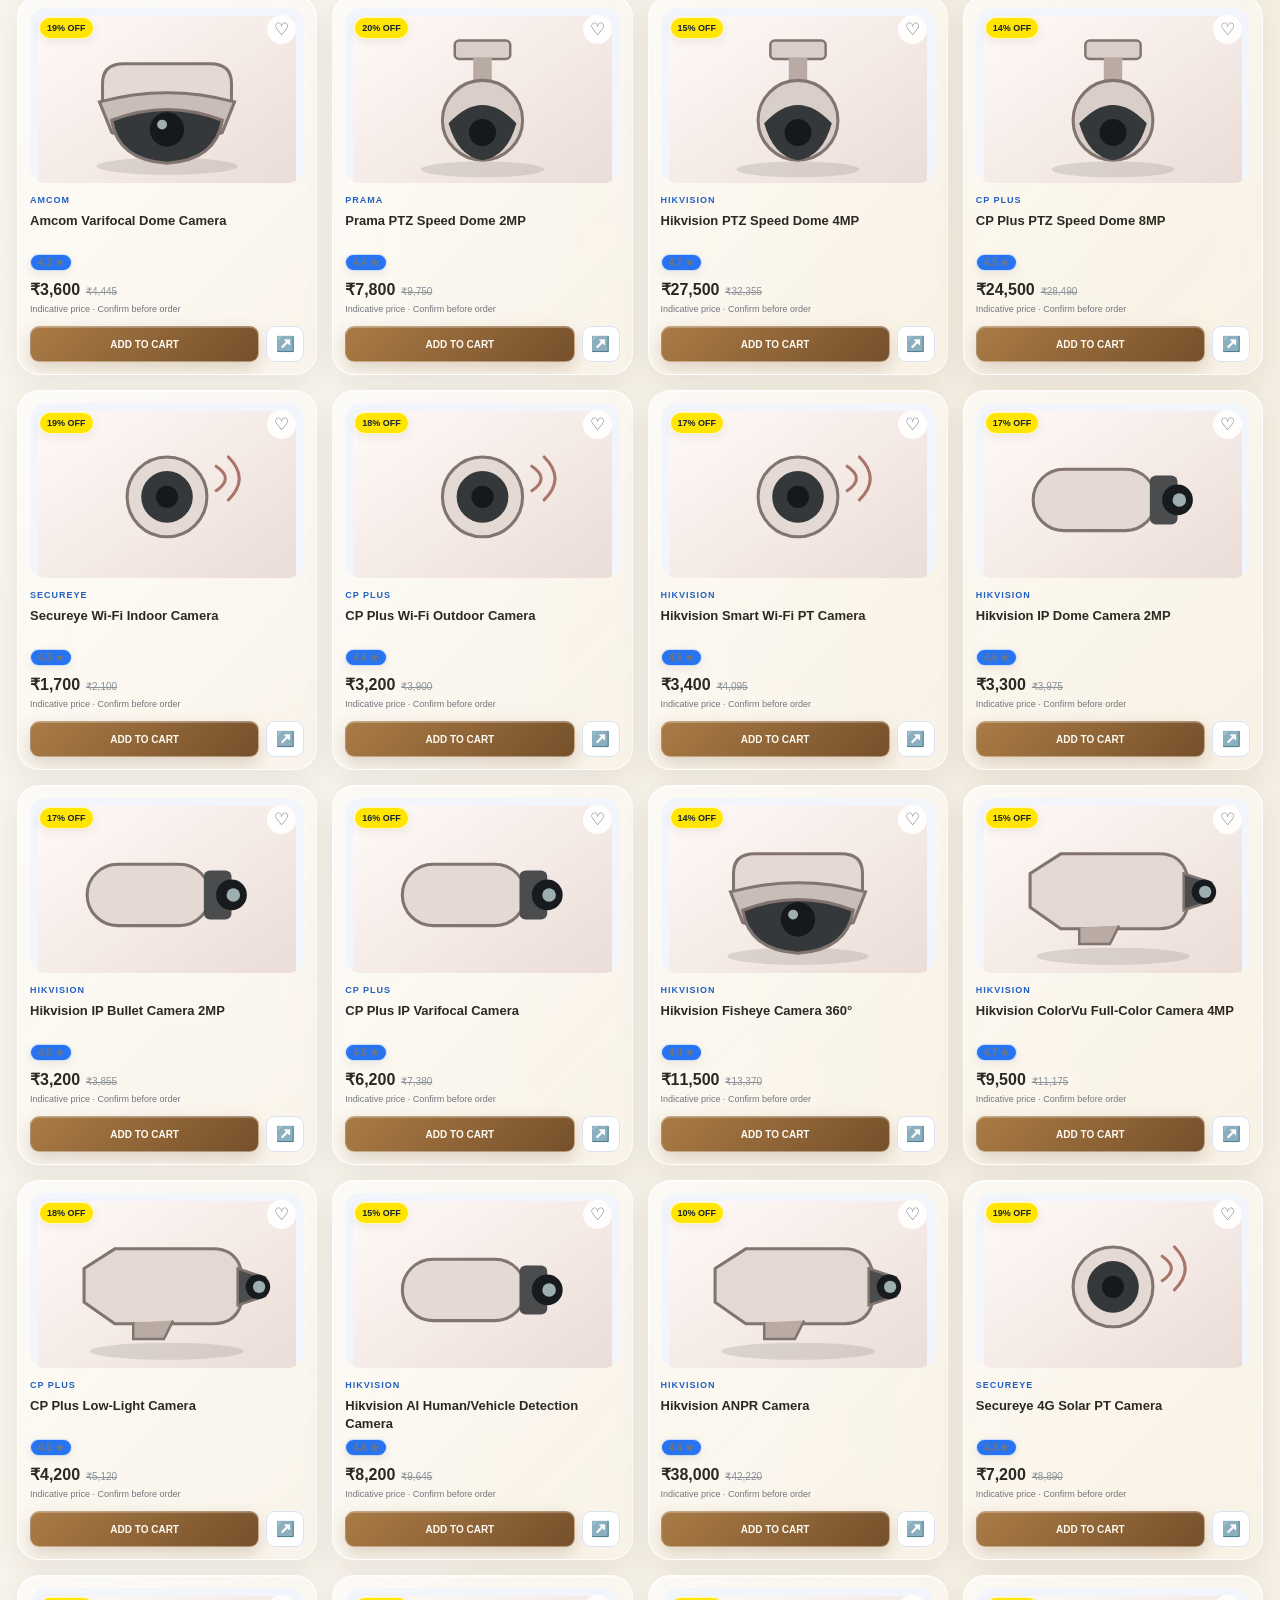
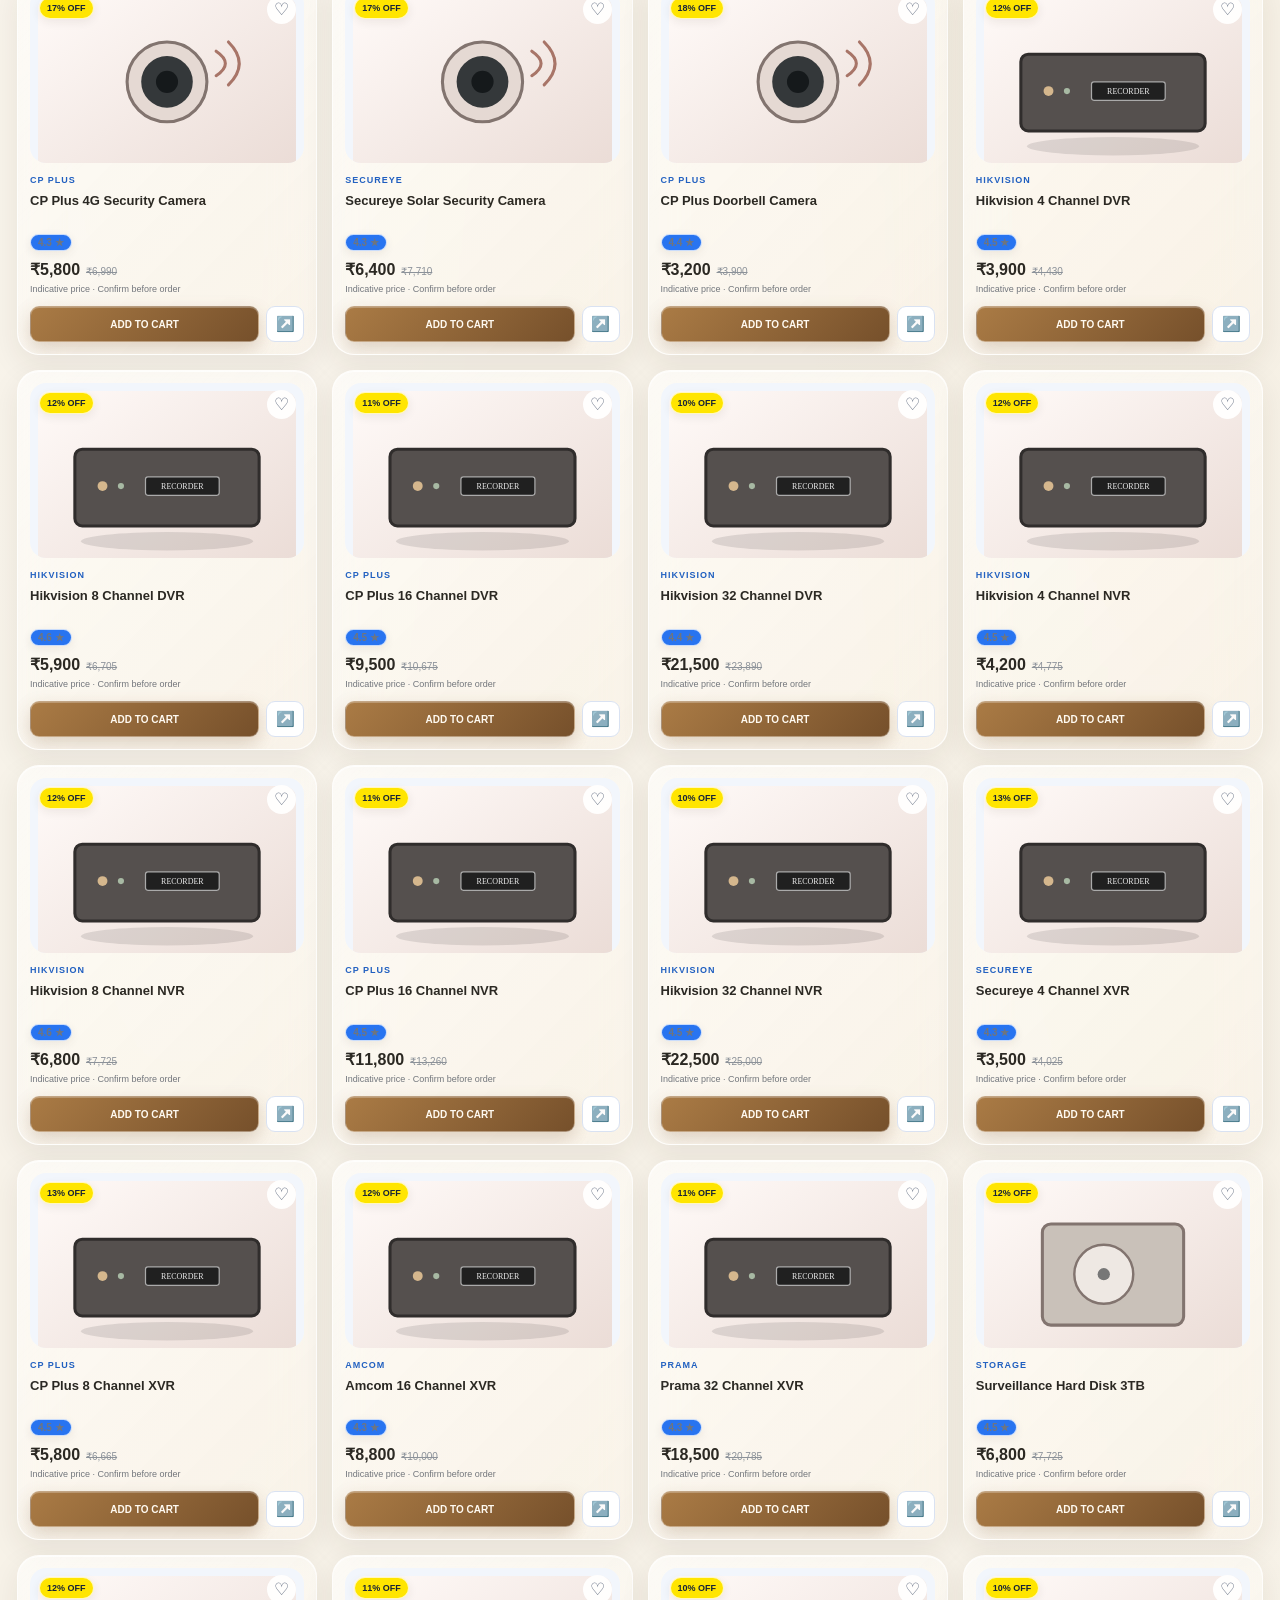
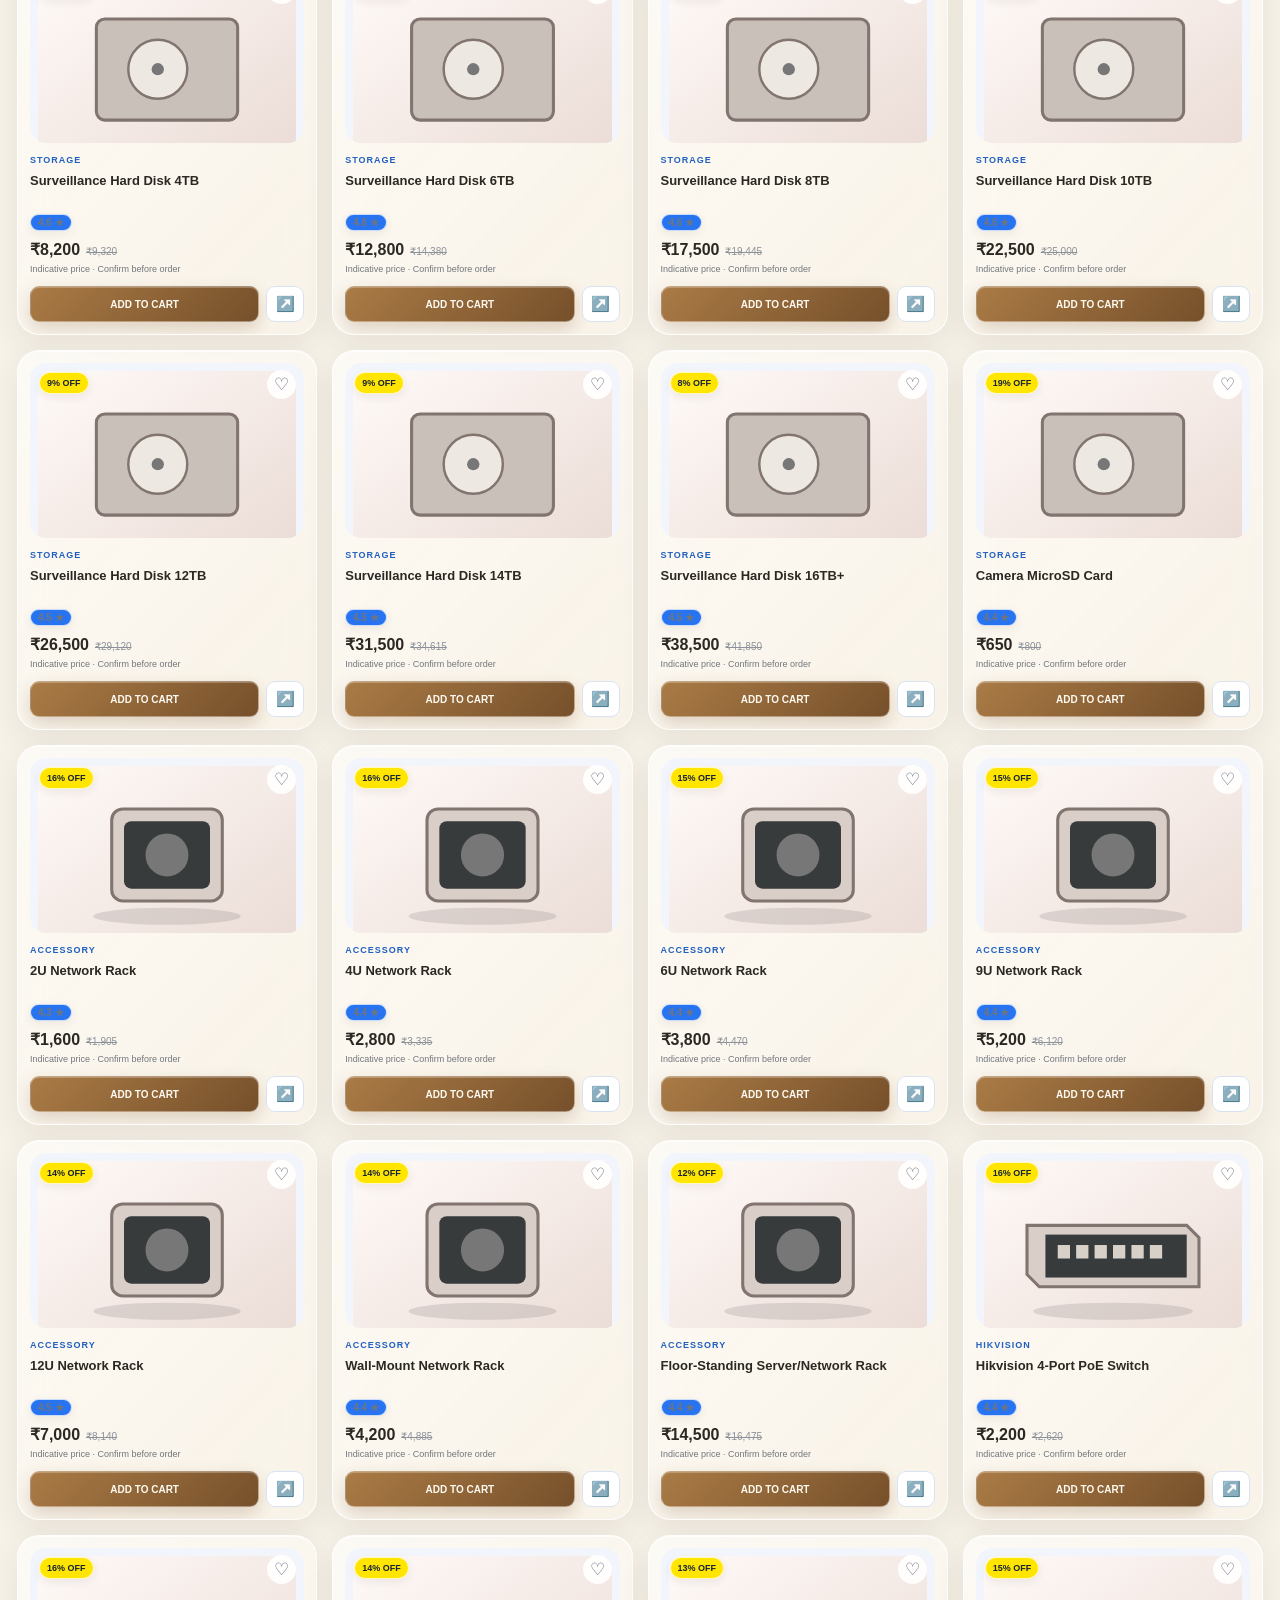
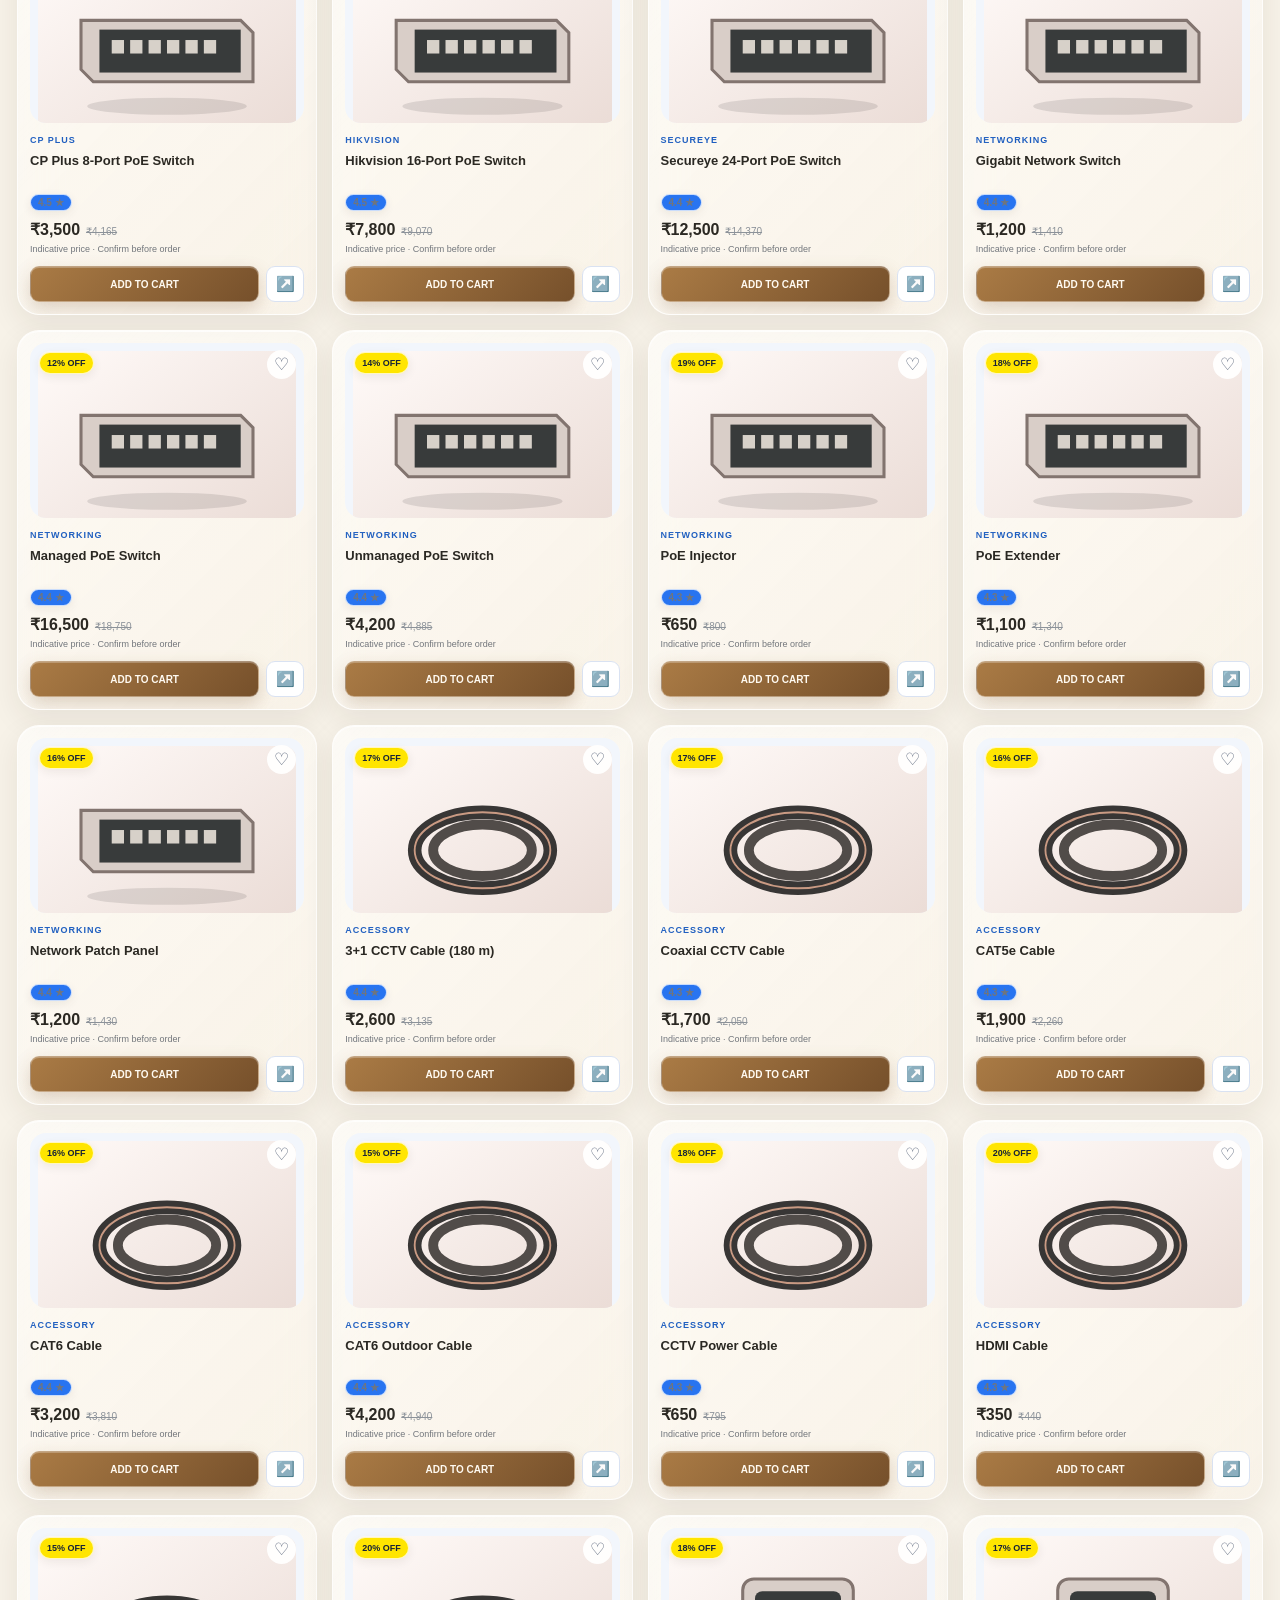
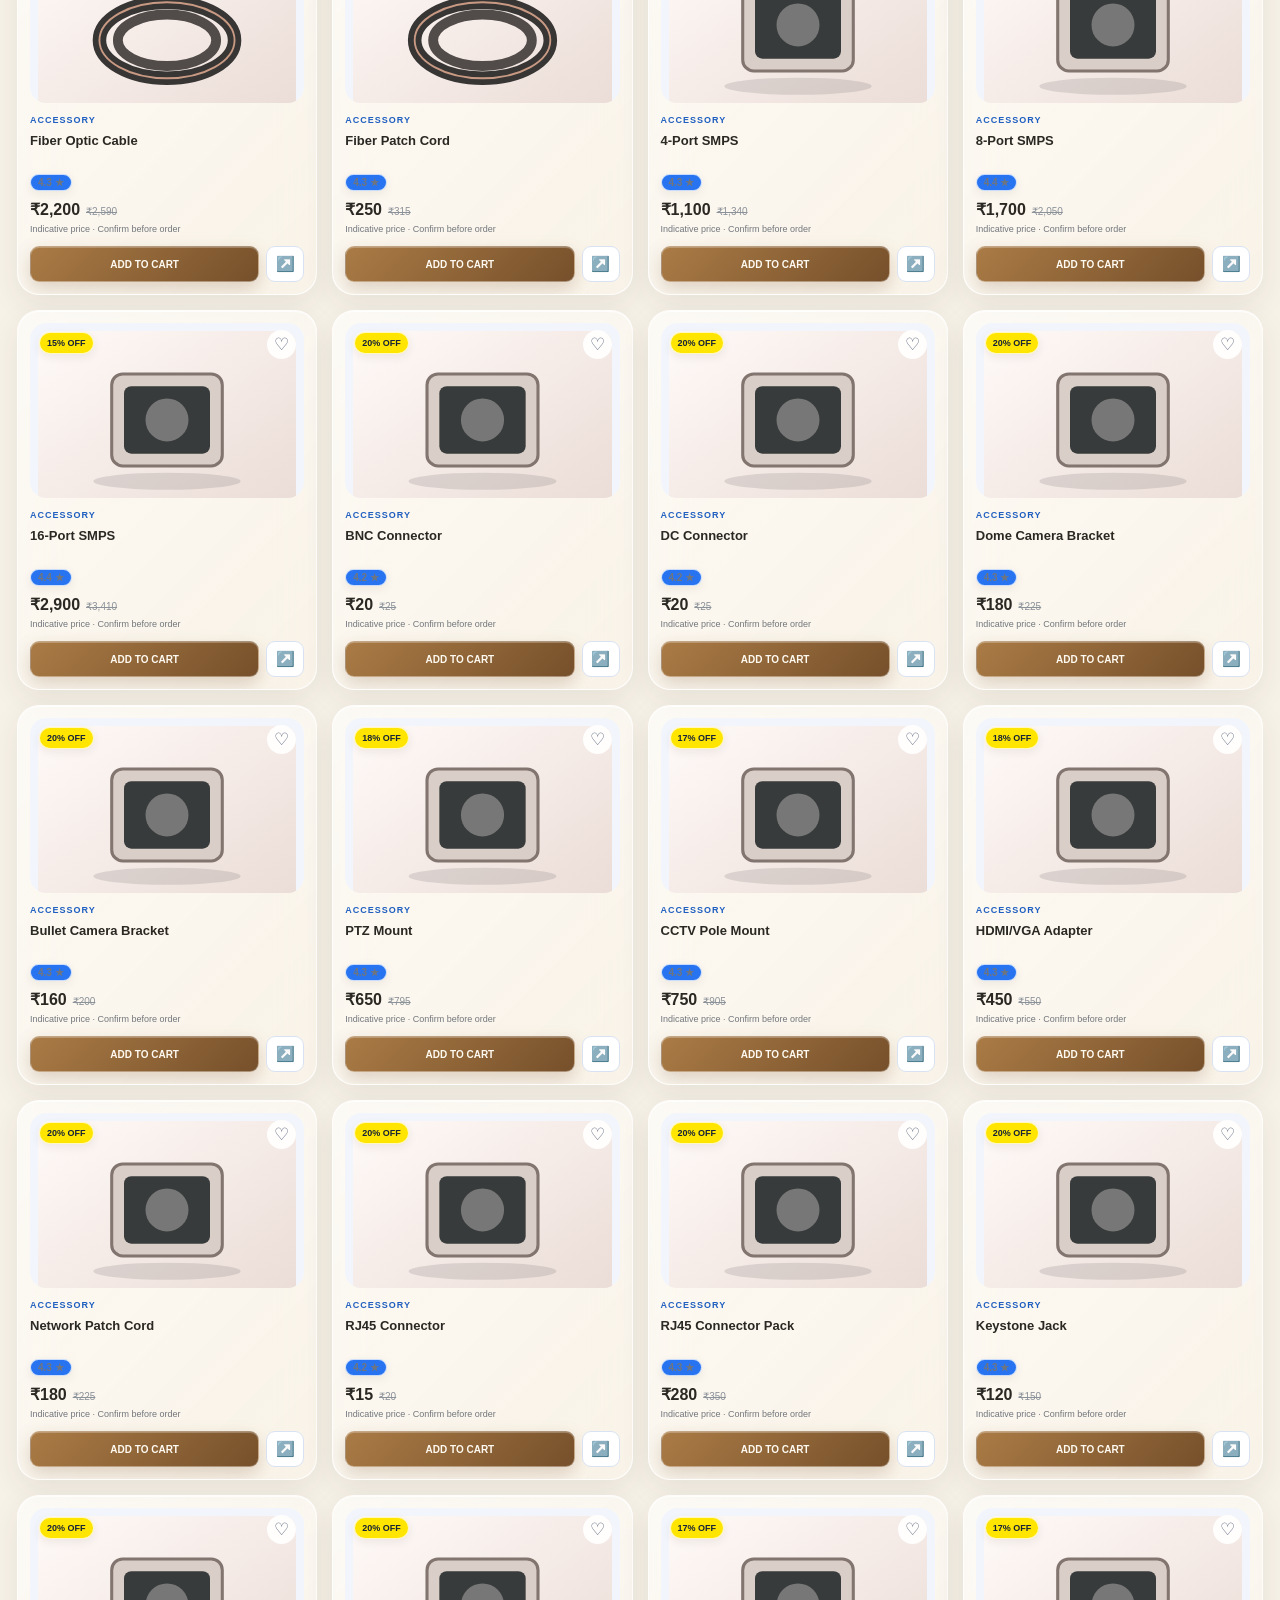
==== commit 624b7a2c: "Auto-save: 2026-11-01 15:16:25" ====
--- a/index.html
+++ b/index.html
@@ -2502,7 +2502,6 @@
 
 })();
 </script>
-<script>
 document.addEventListener("DOMContentLoaded", () => {
   const optimizeImages = () => {
     document.querySelectorAll("img").forEach(img => {
@@ -2519,5 +2518,6 @@
   });
 });
 </script>
+
 </body>
 </html>
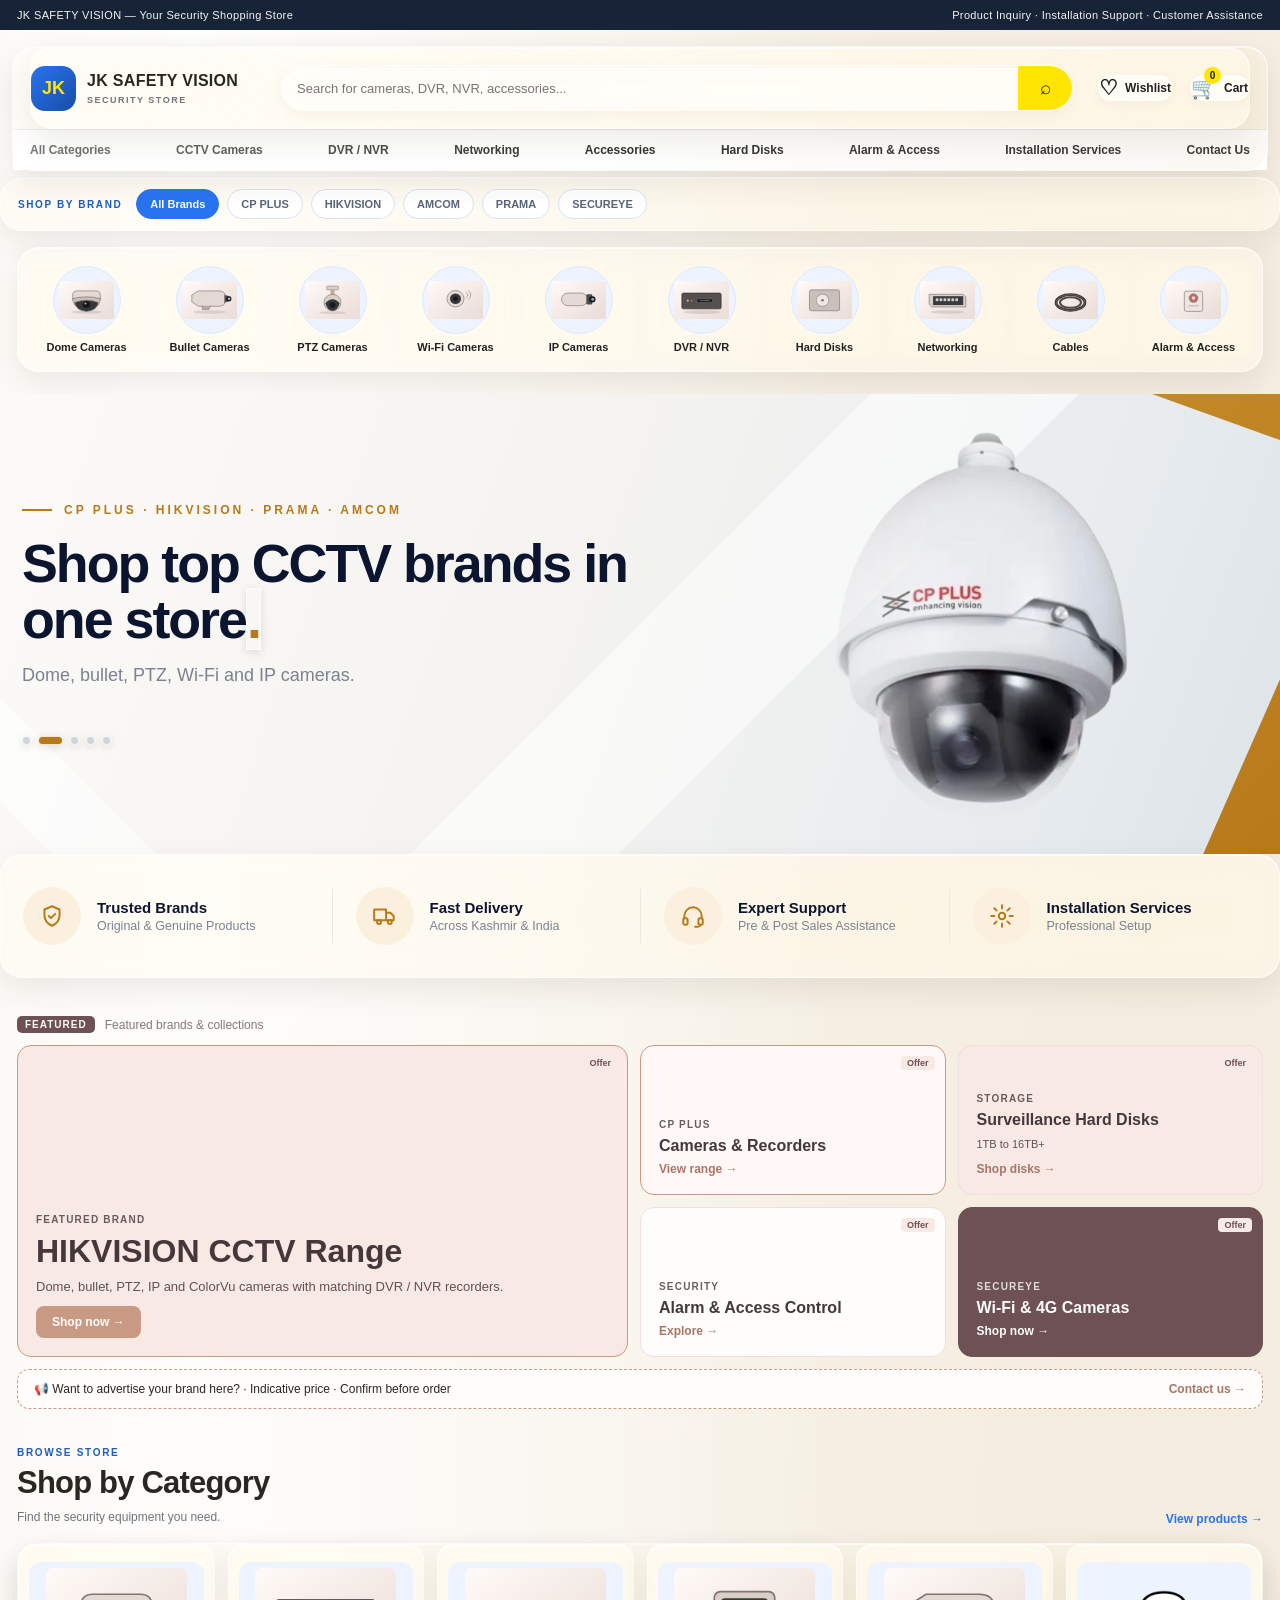
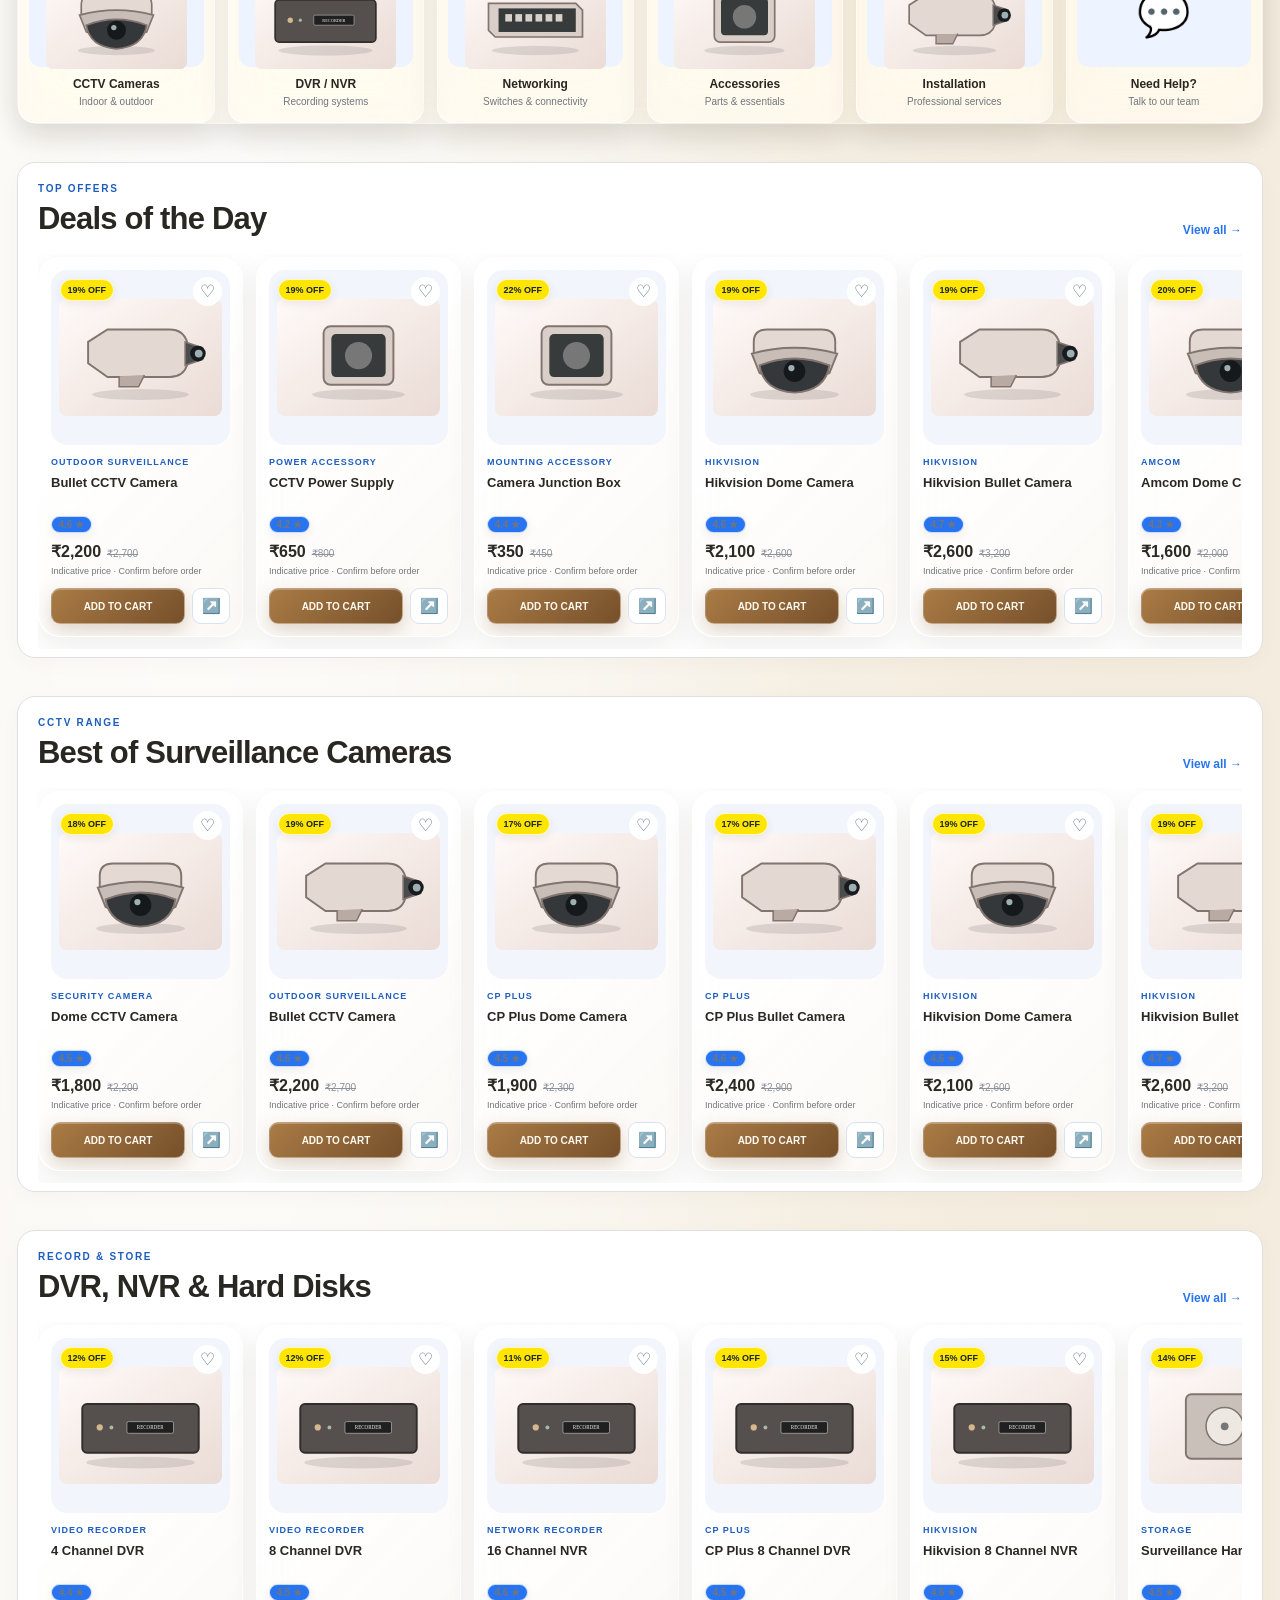
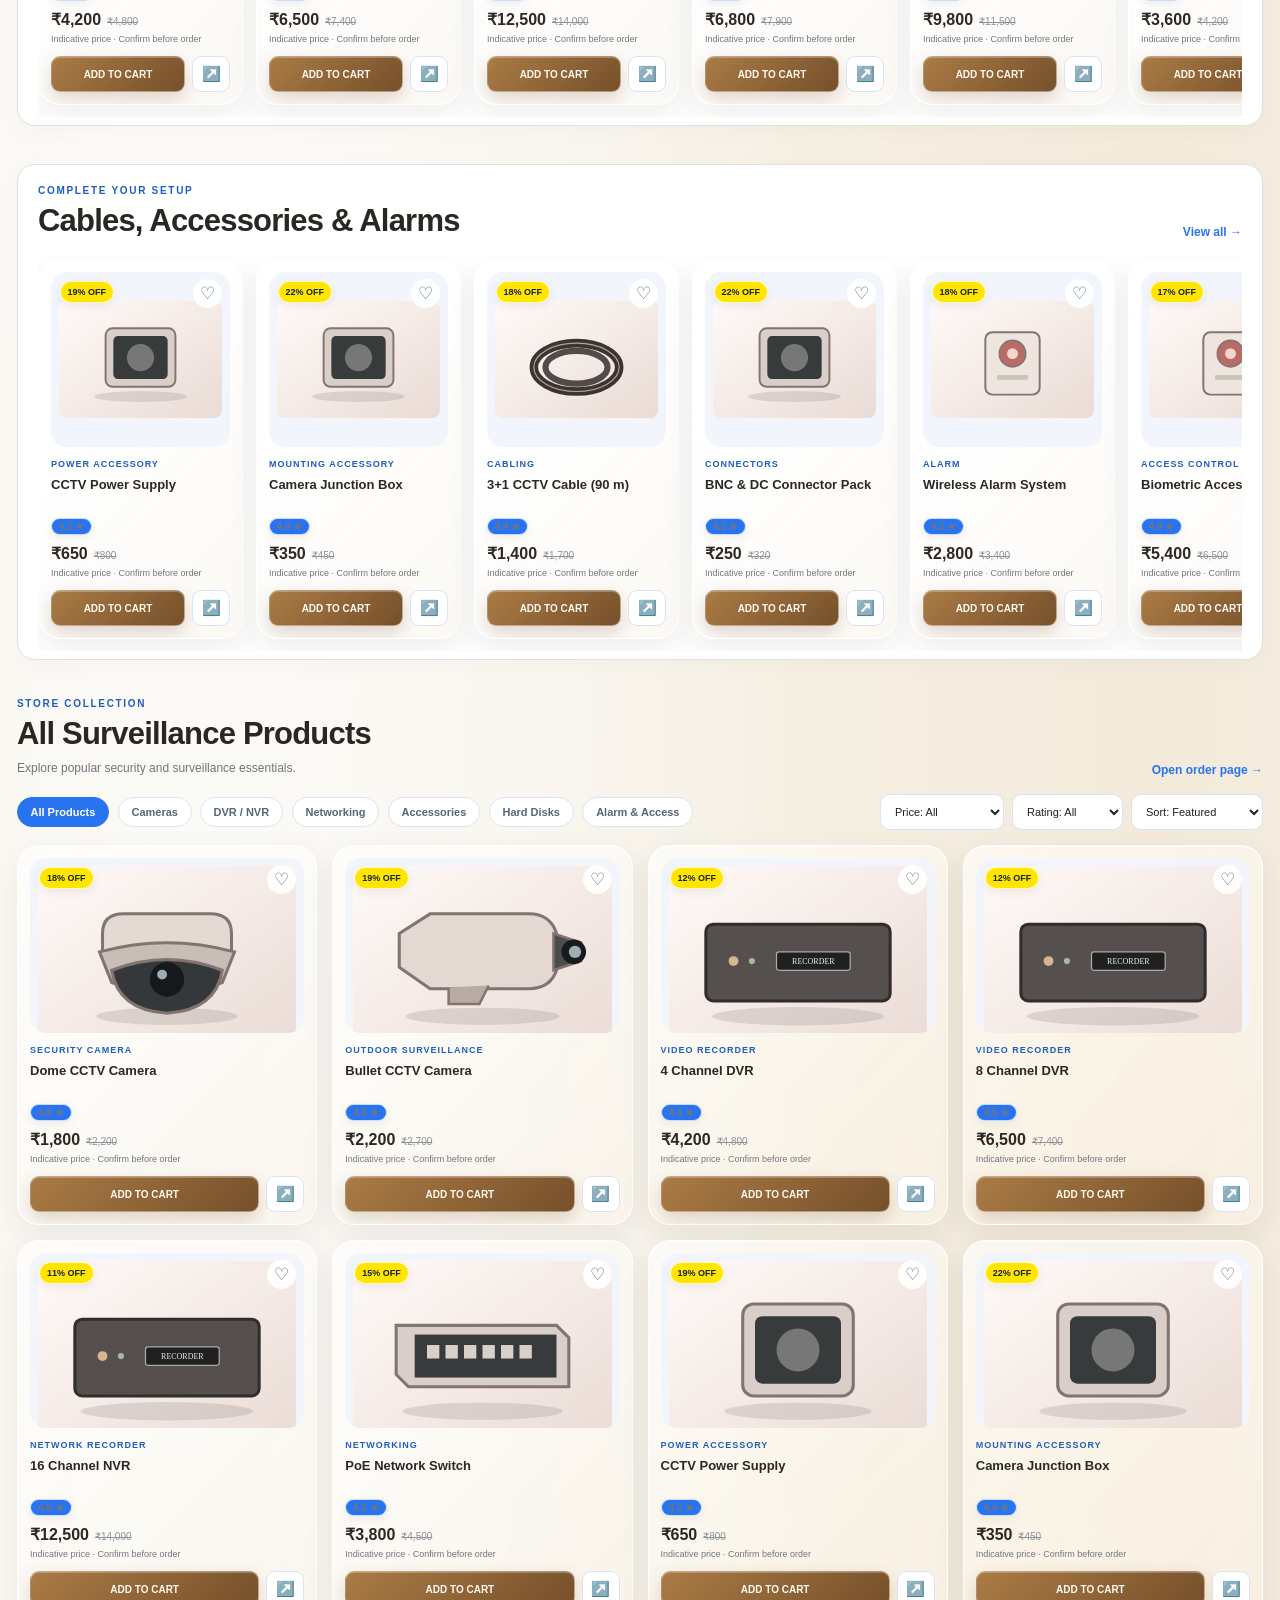
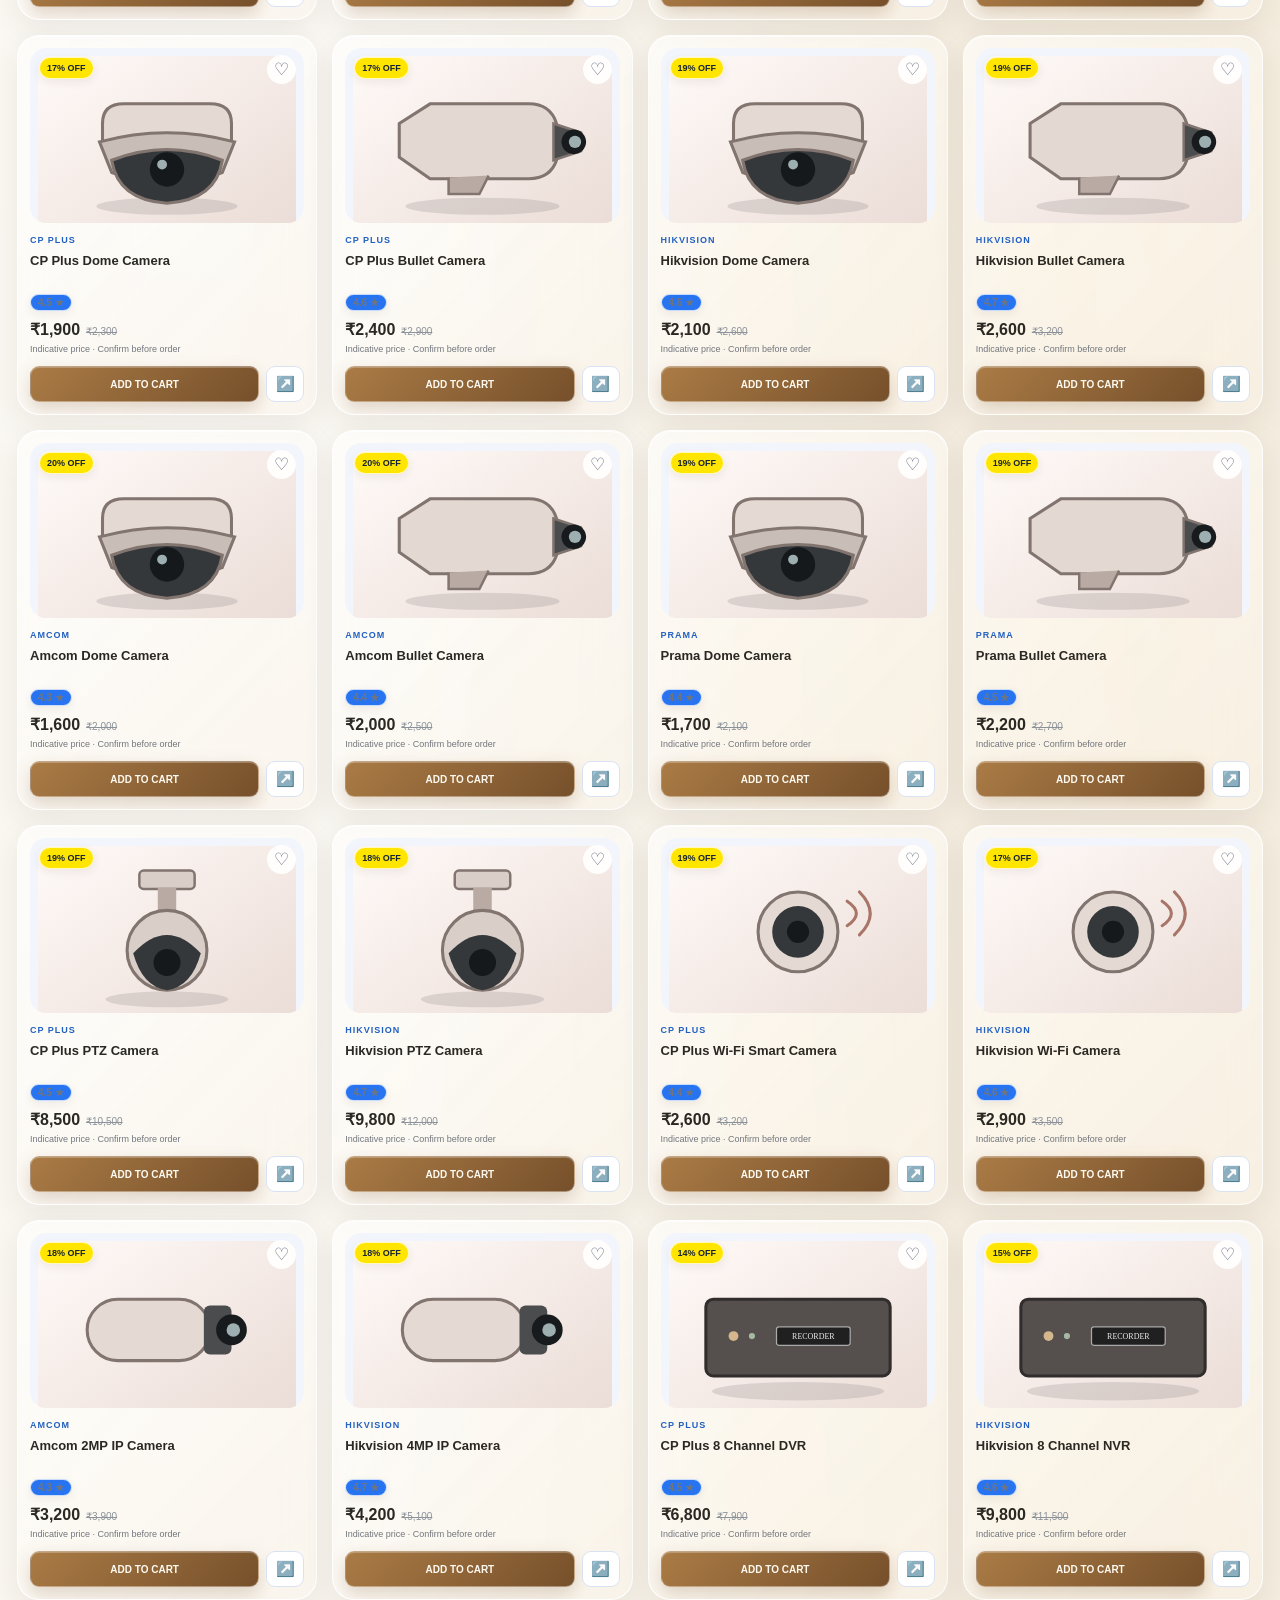
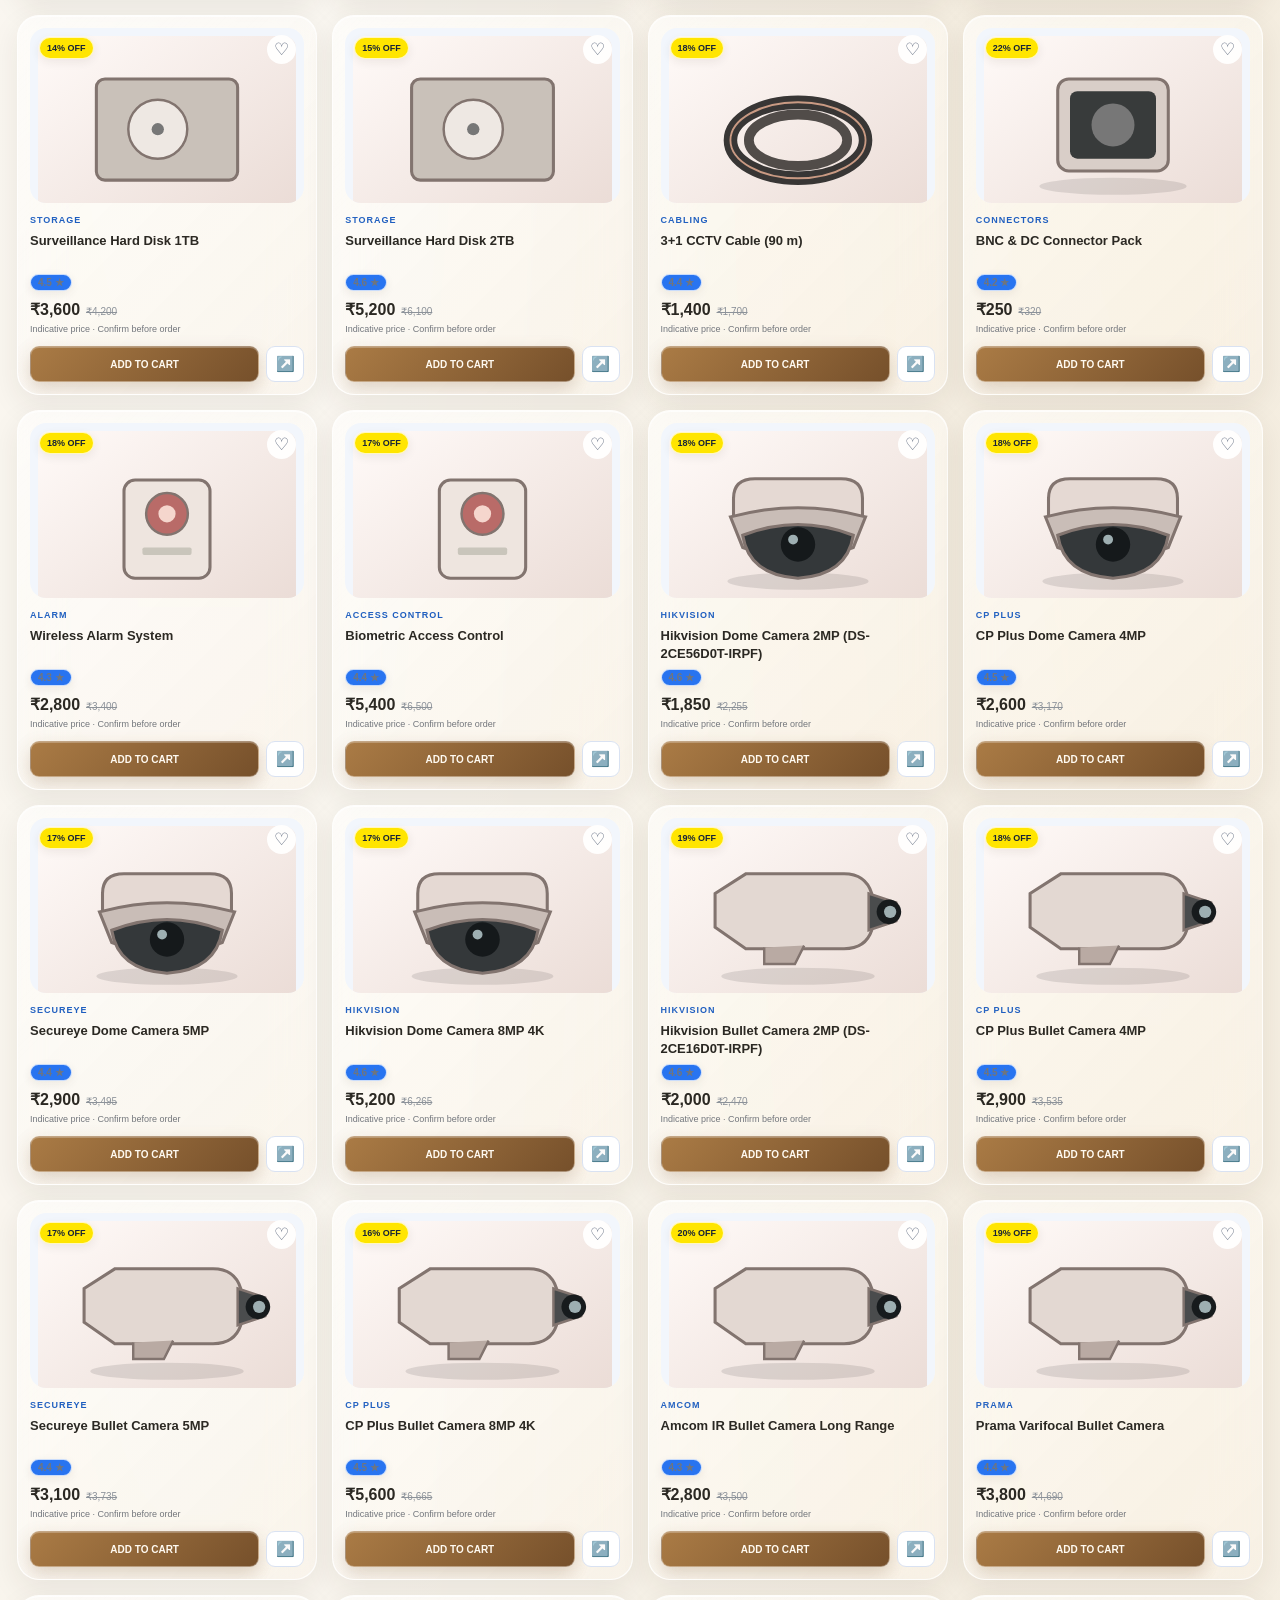
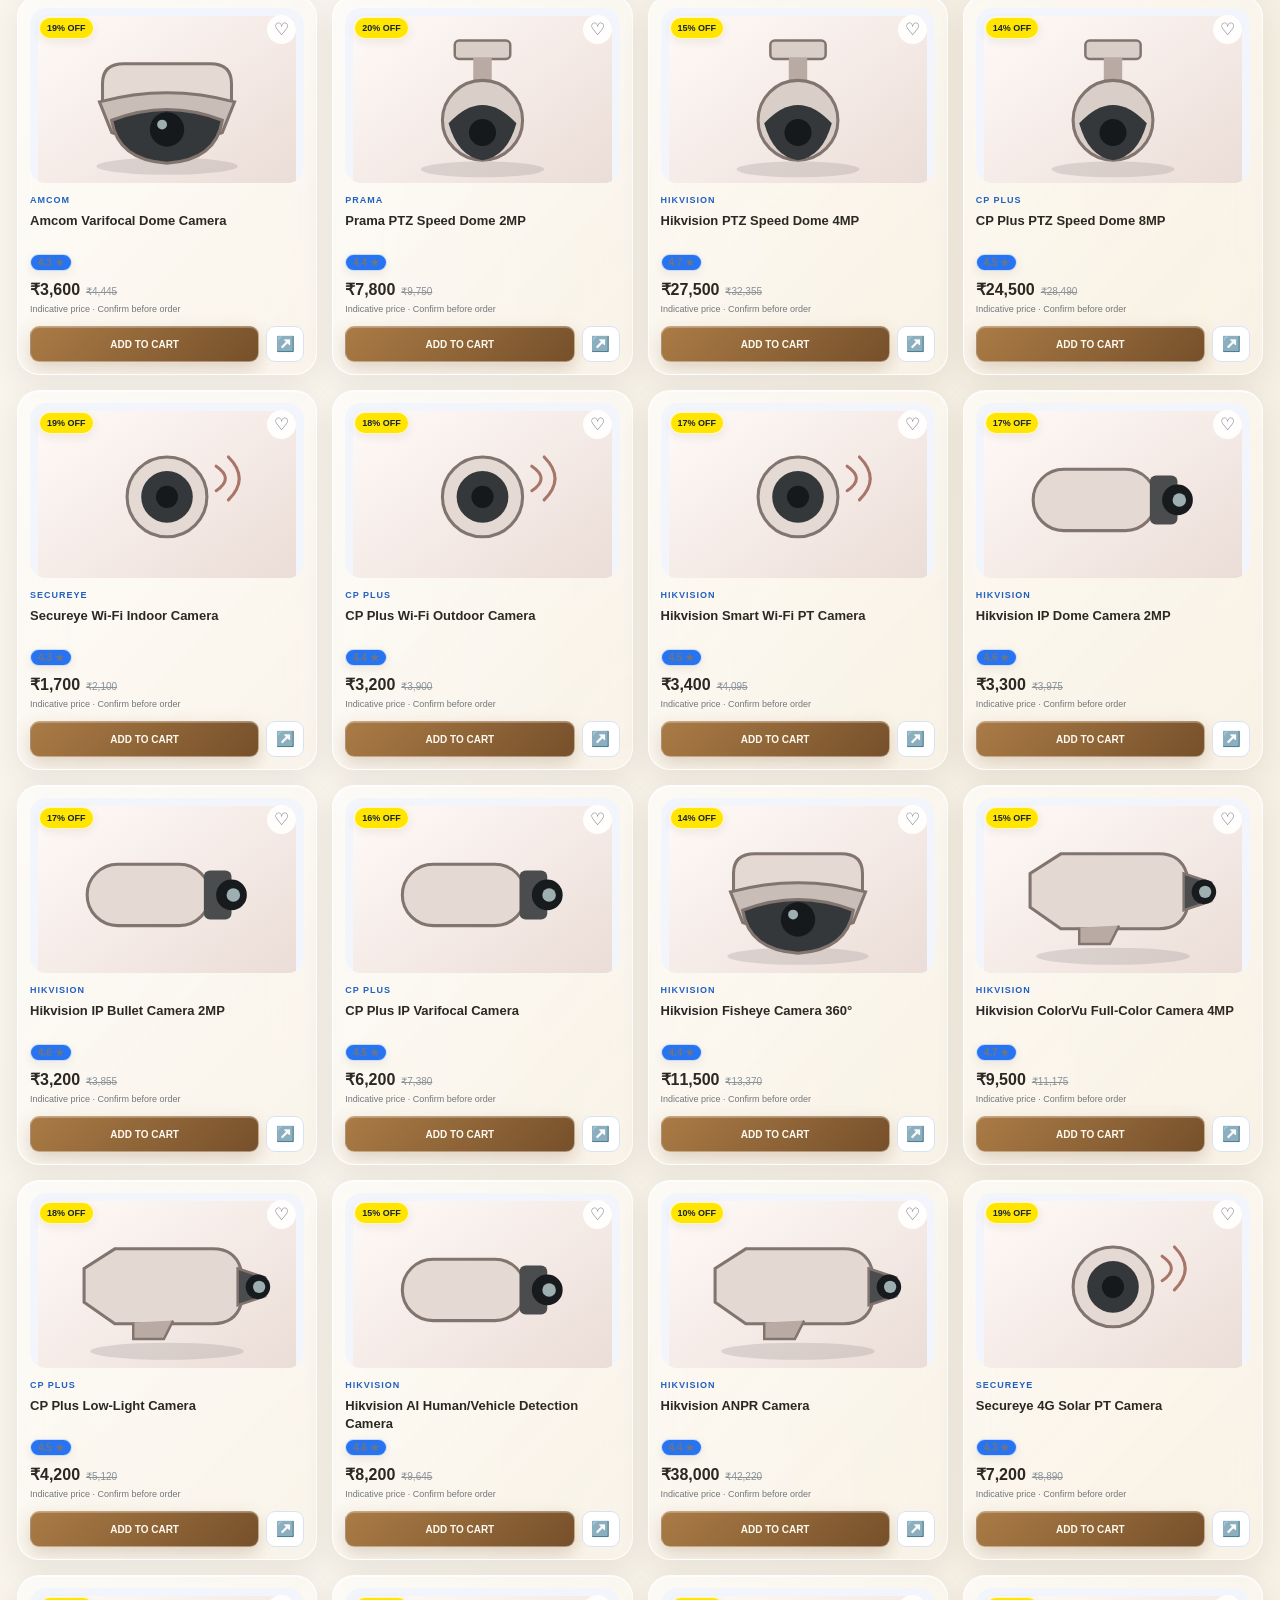
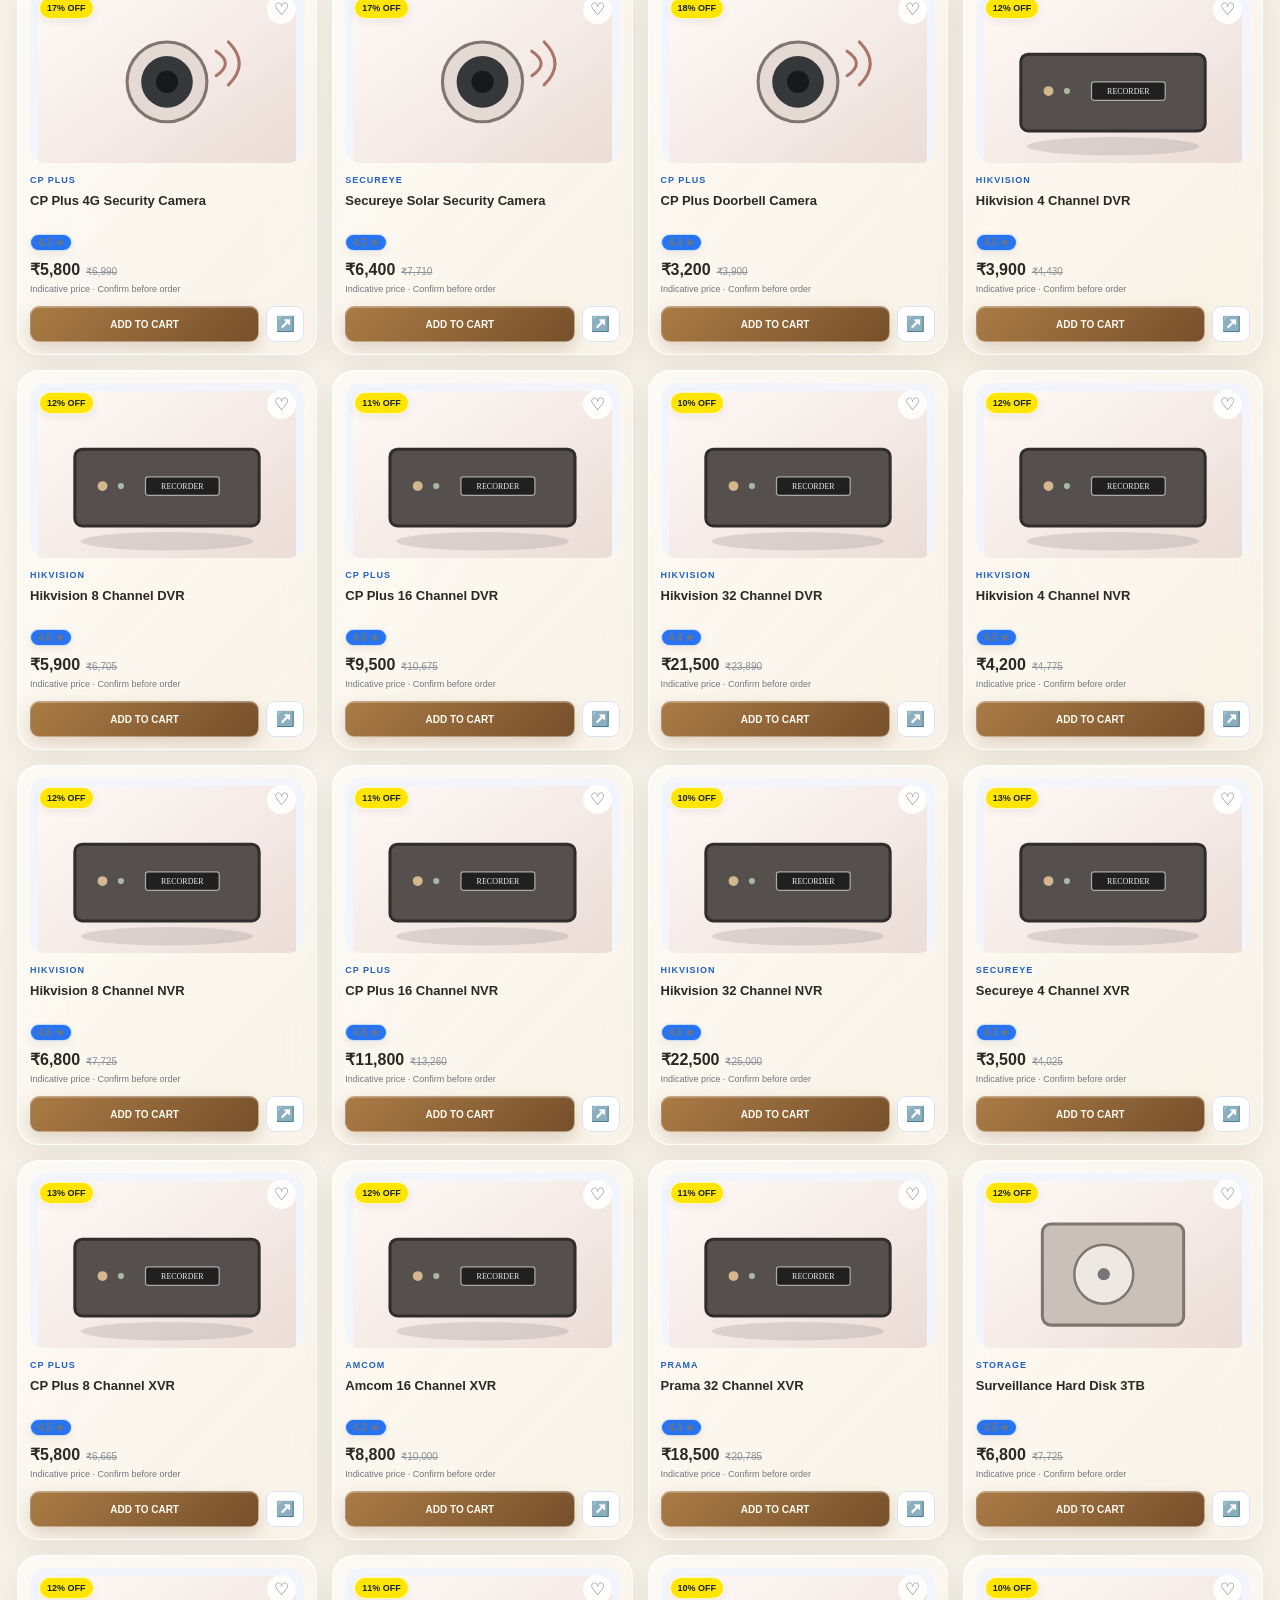
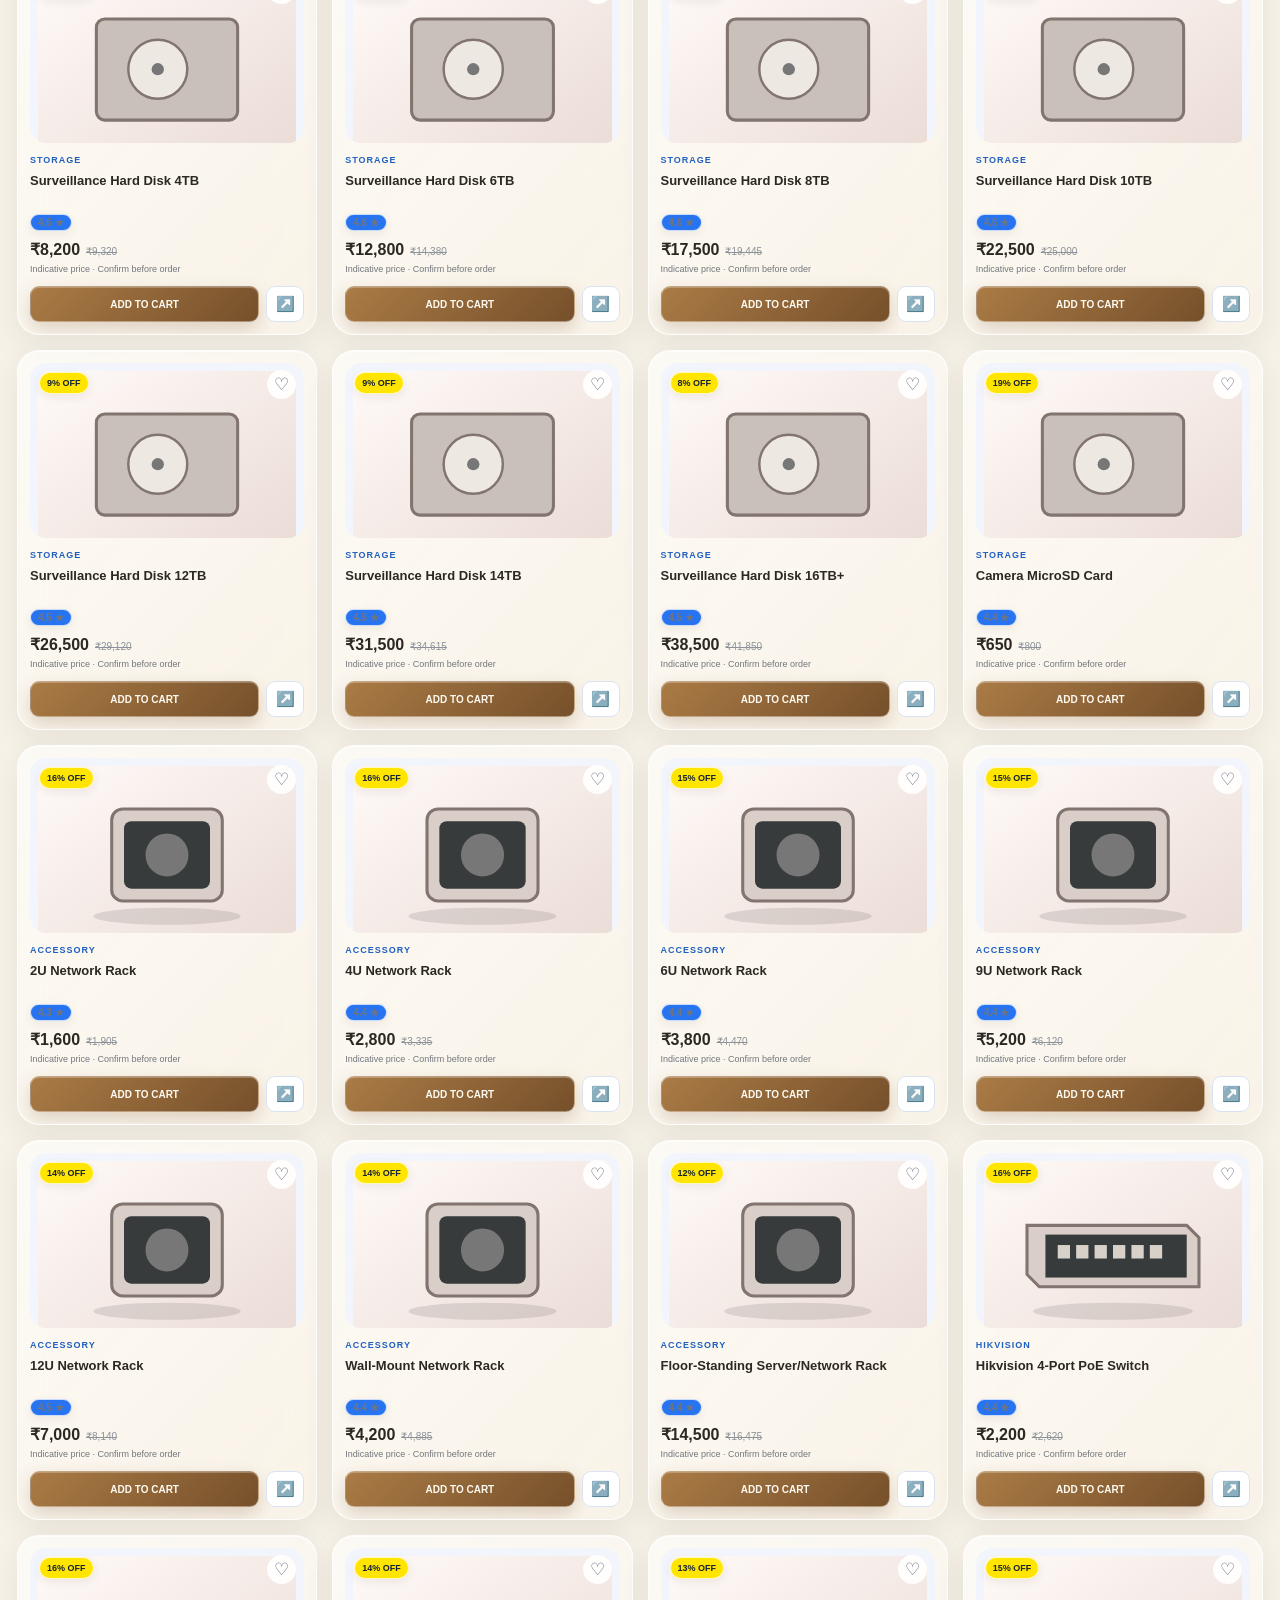
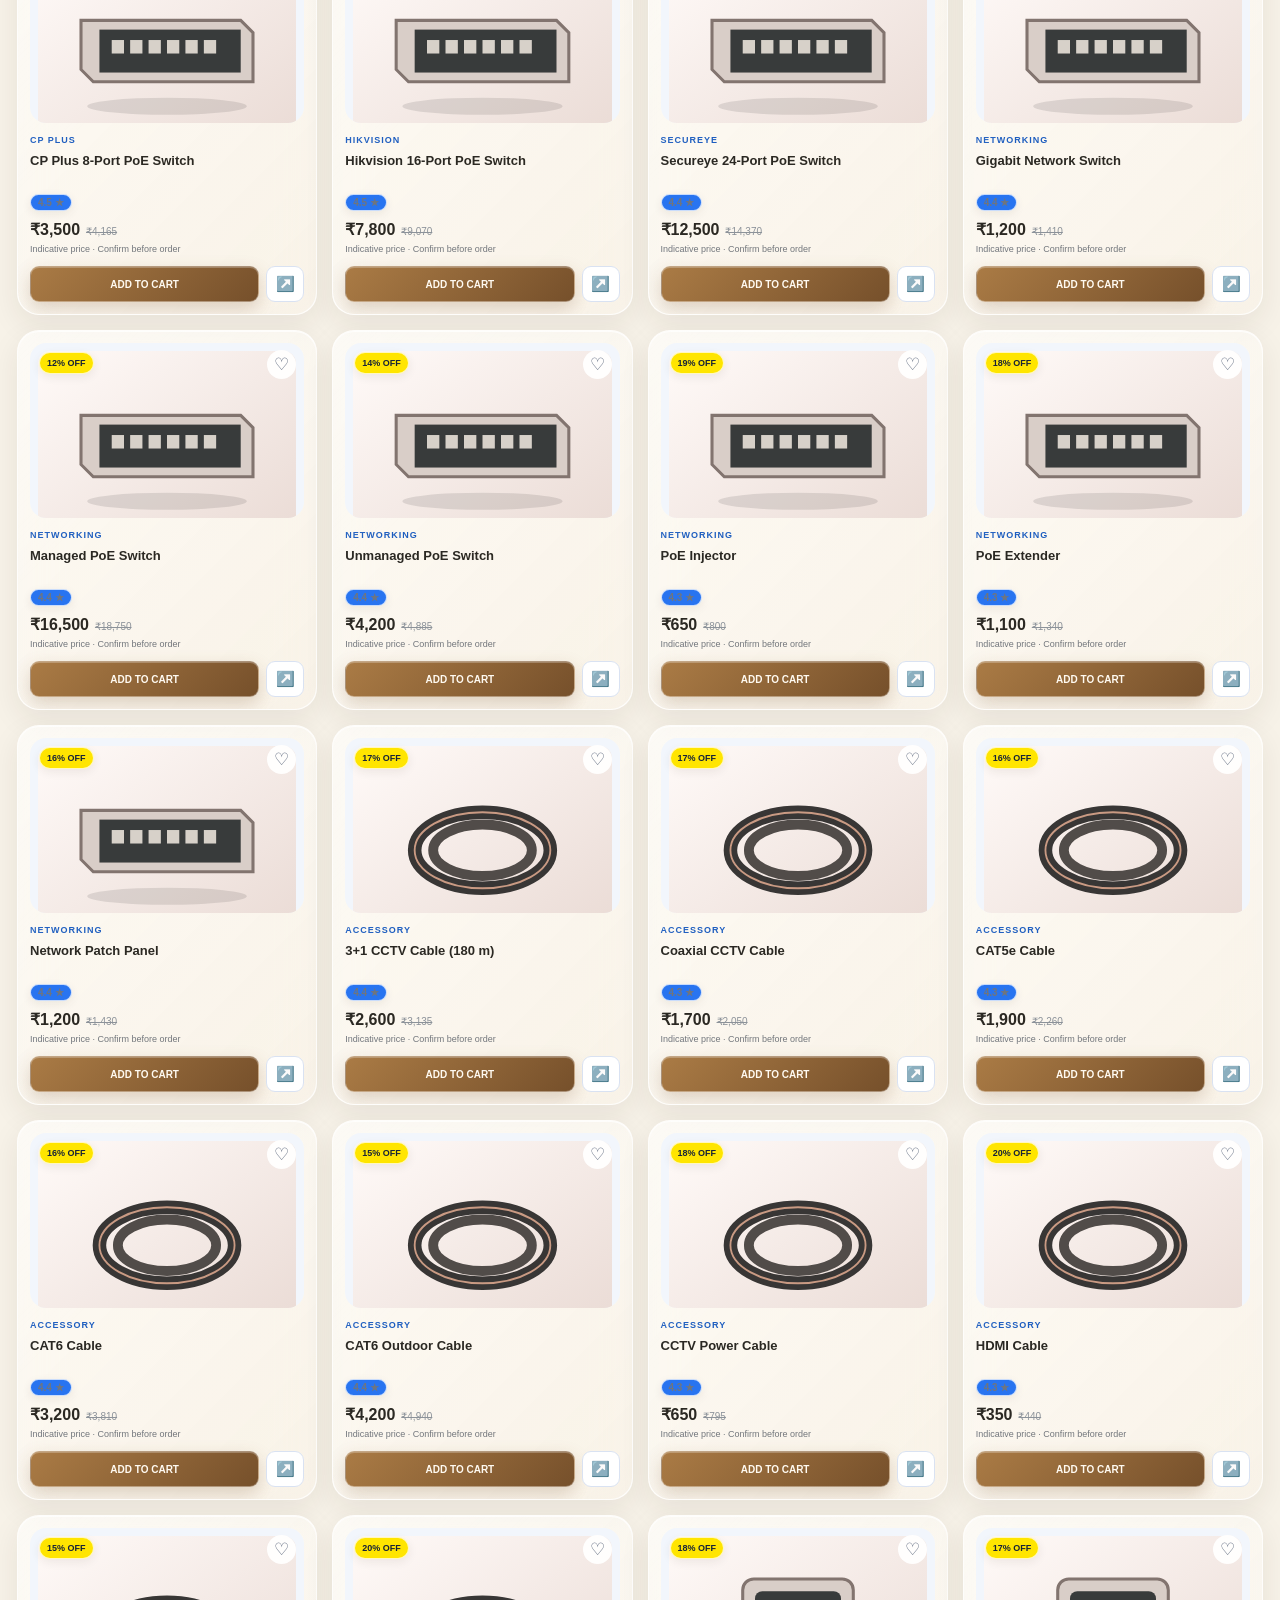
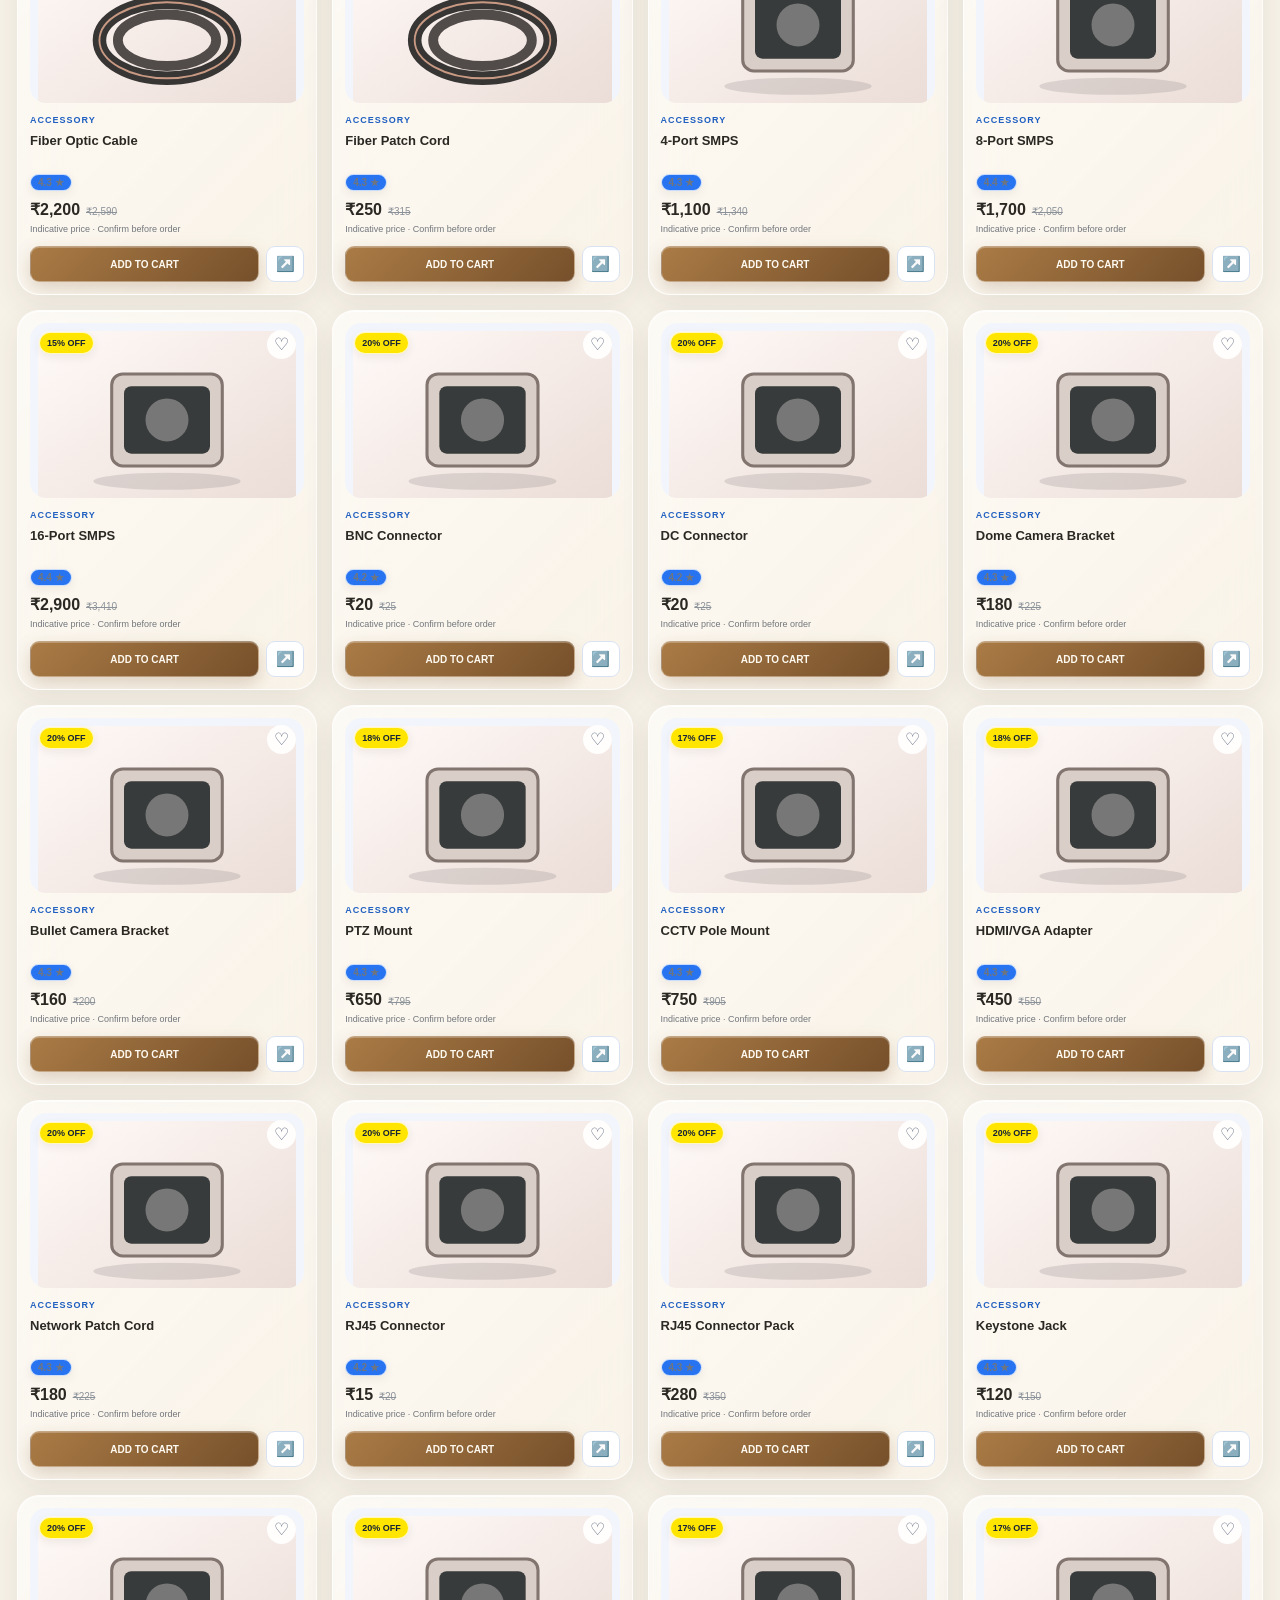
==== commit 57b76367: "Auto-save: 2026-11-01 15:17:22" ====
--- a/index.html
+++ b/index.html
@@ -2502,22 +2502,6 @@
 
 })();
 </script>
-document.addEventListener("DOMContentLoaded", () => {
-  const optimizeImages = () => {
-    document.querySelectorAll("img").forEach(img => {
-      img.loading = "lazy";
-      img.decoding = "async";
-    });
-  };
-
-  optimizeImages();
-
-  new MutationObserver(optimizeImages).observe(document.body, {
-    childList: true,
-    subtree: true
-  });
-});
-</script>
 
 </body>
 </html>
